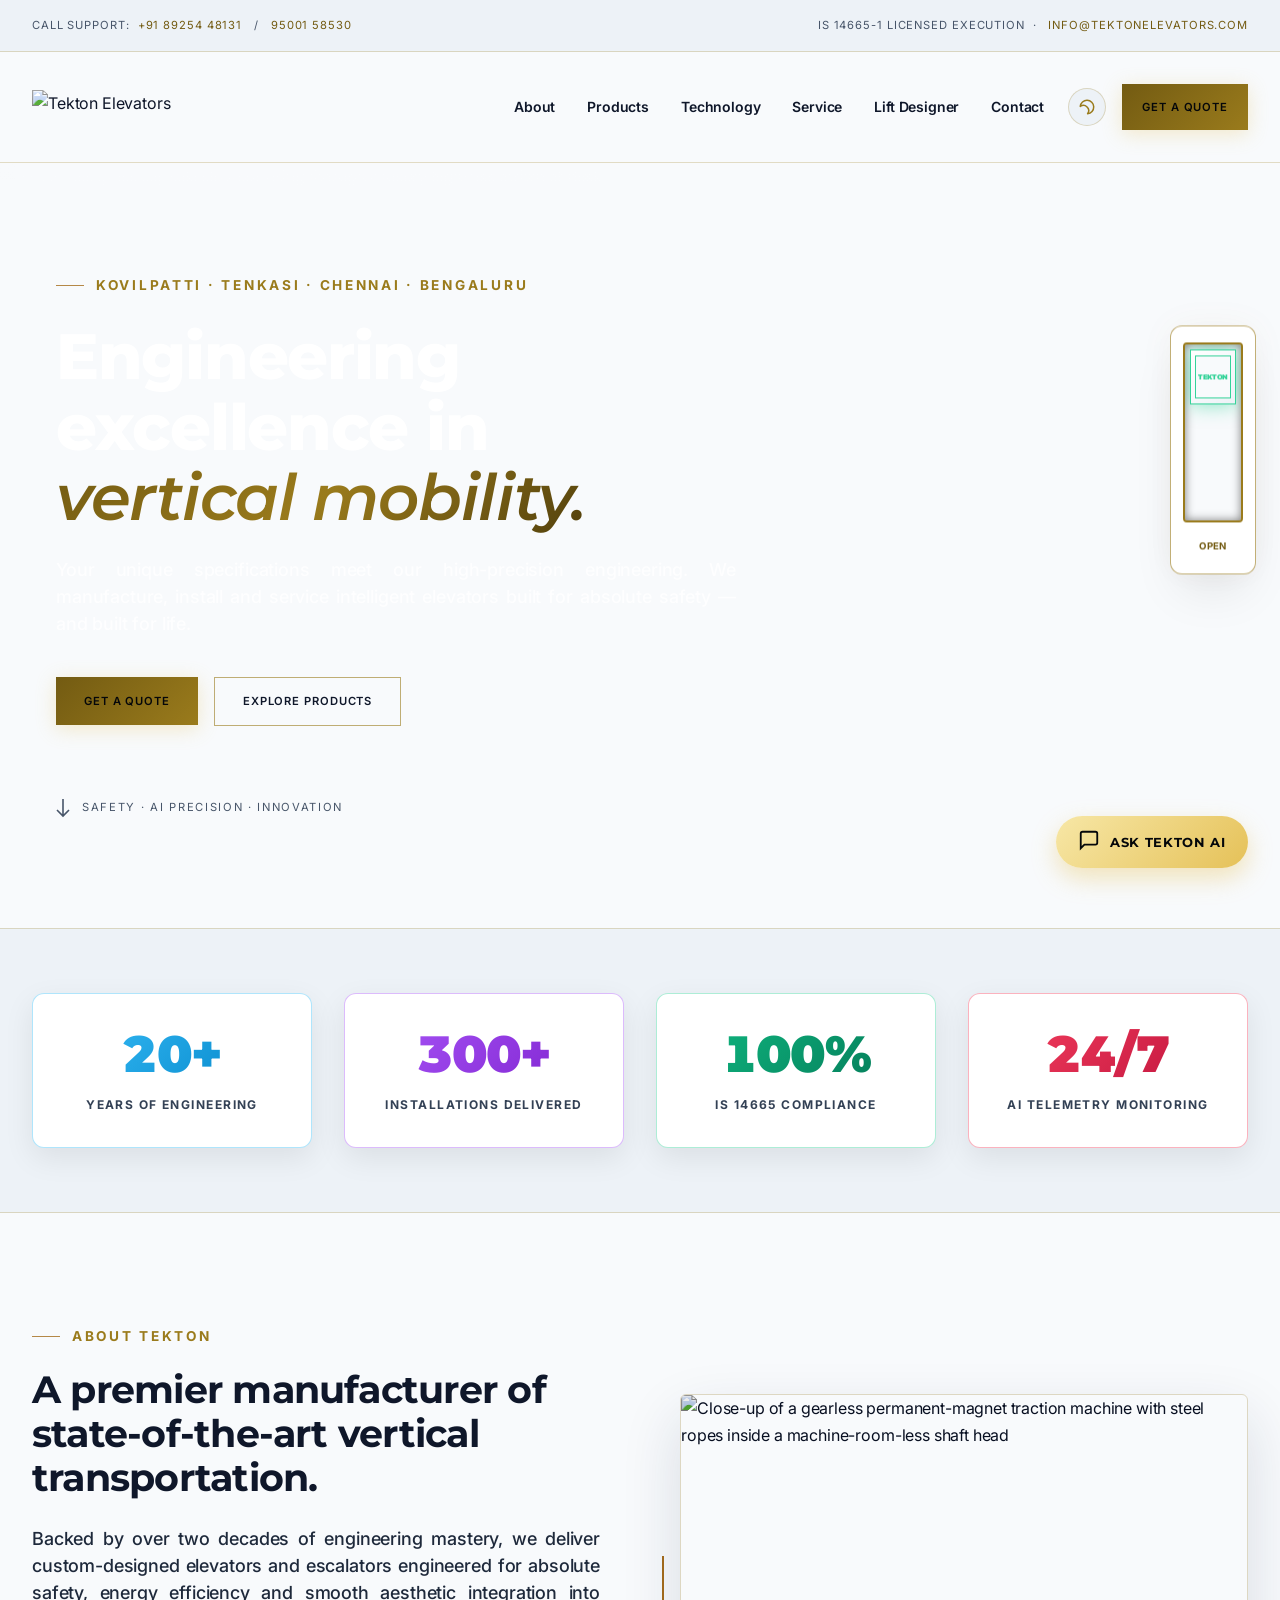
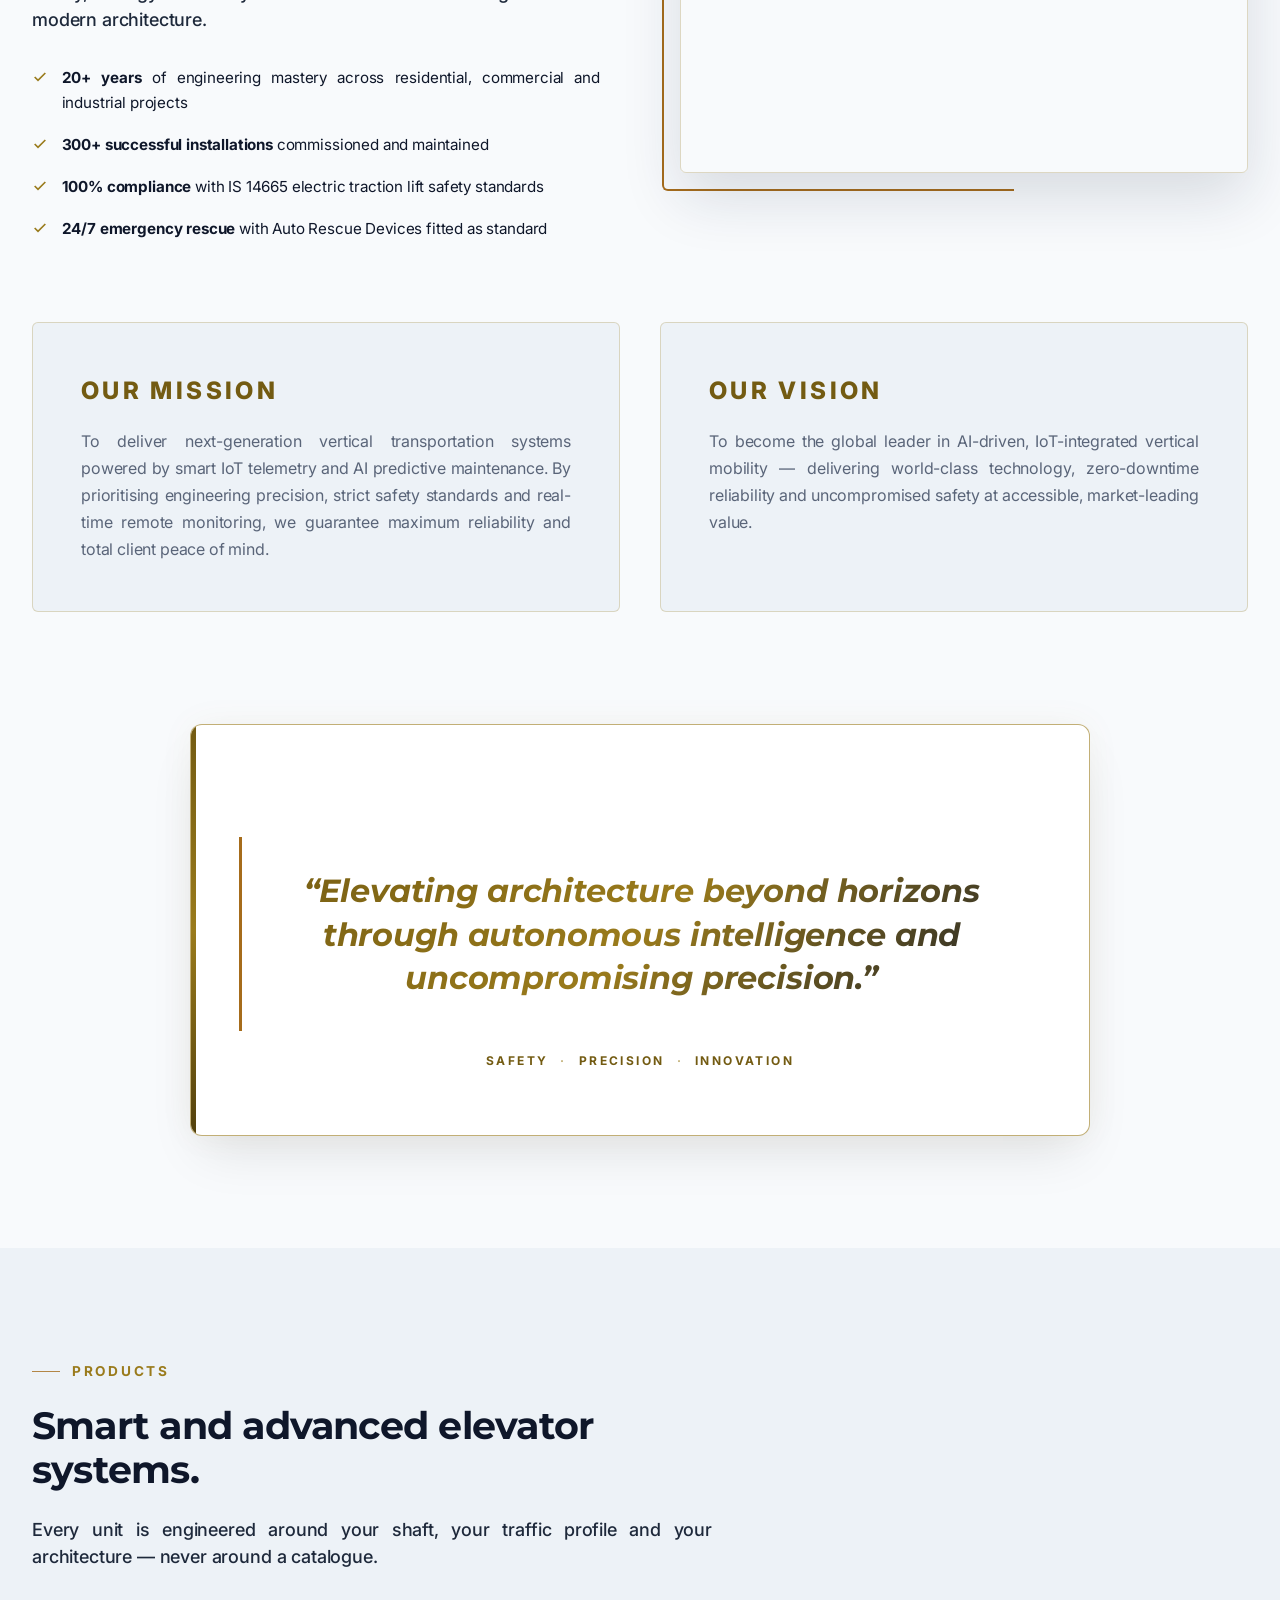
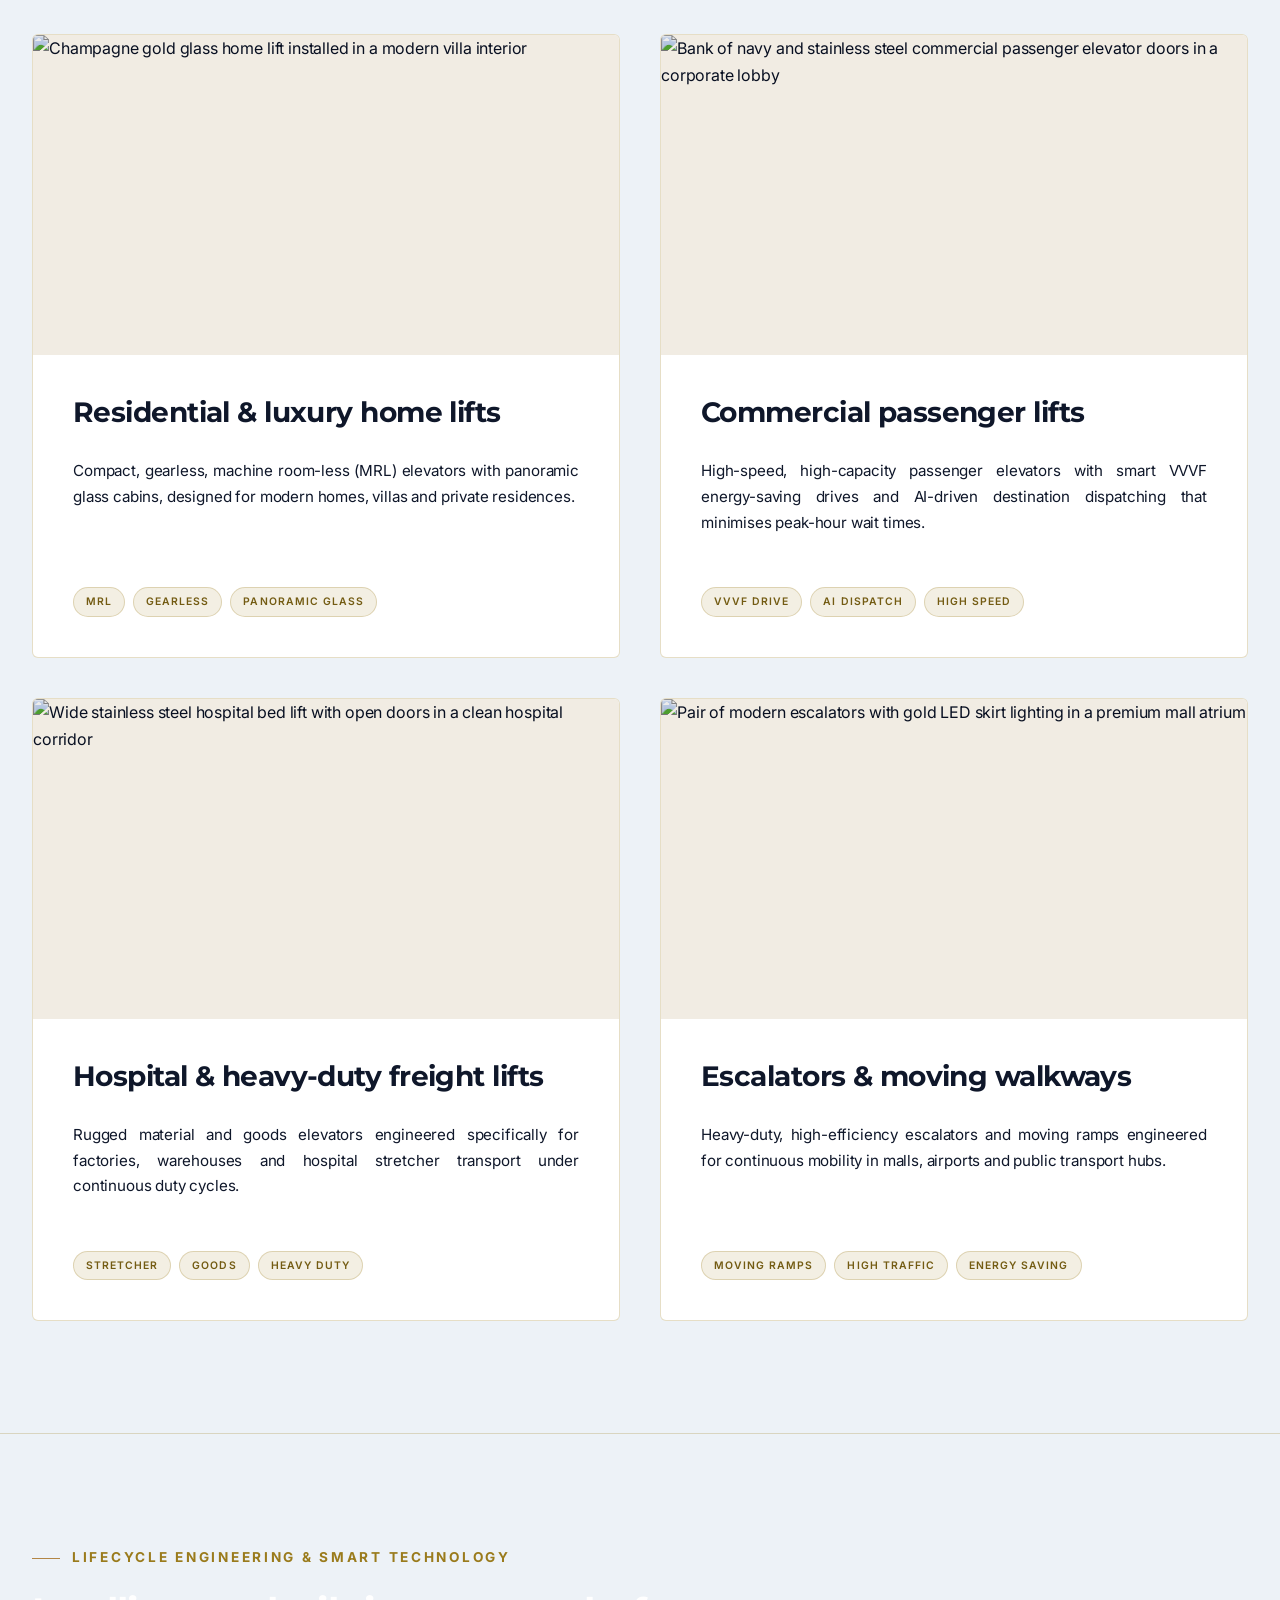
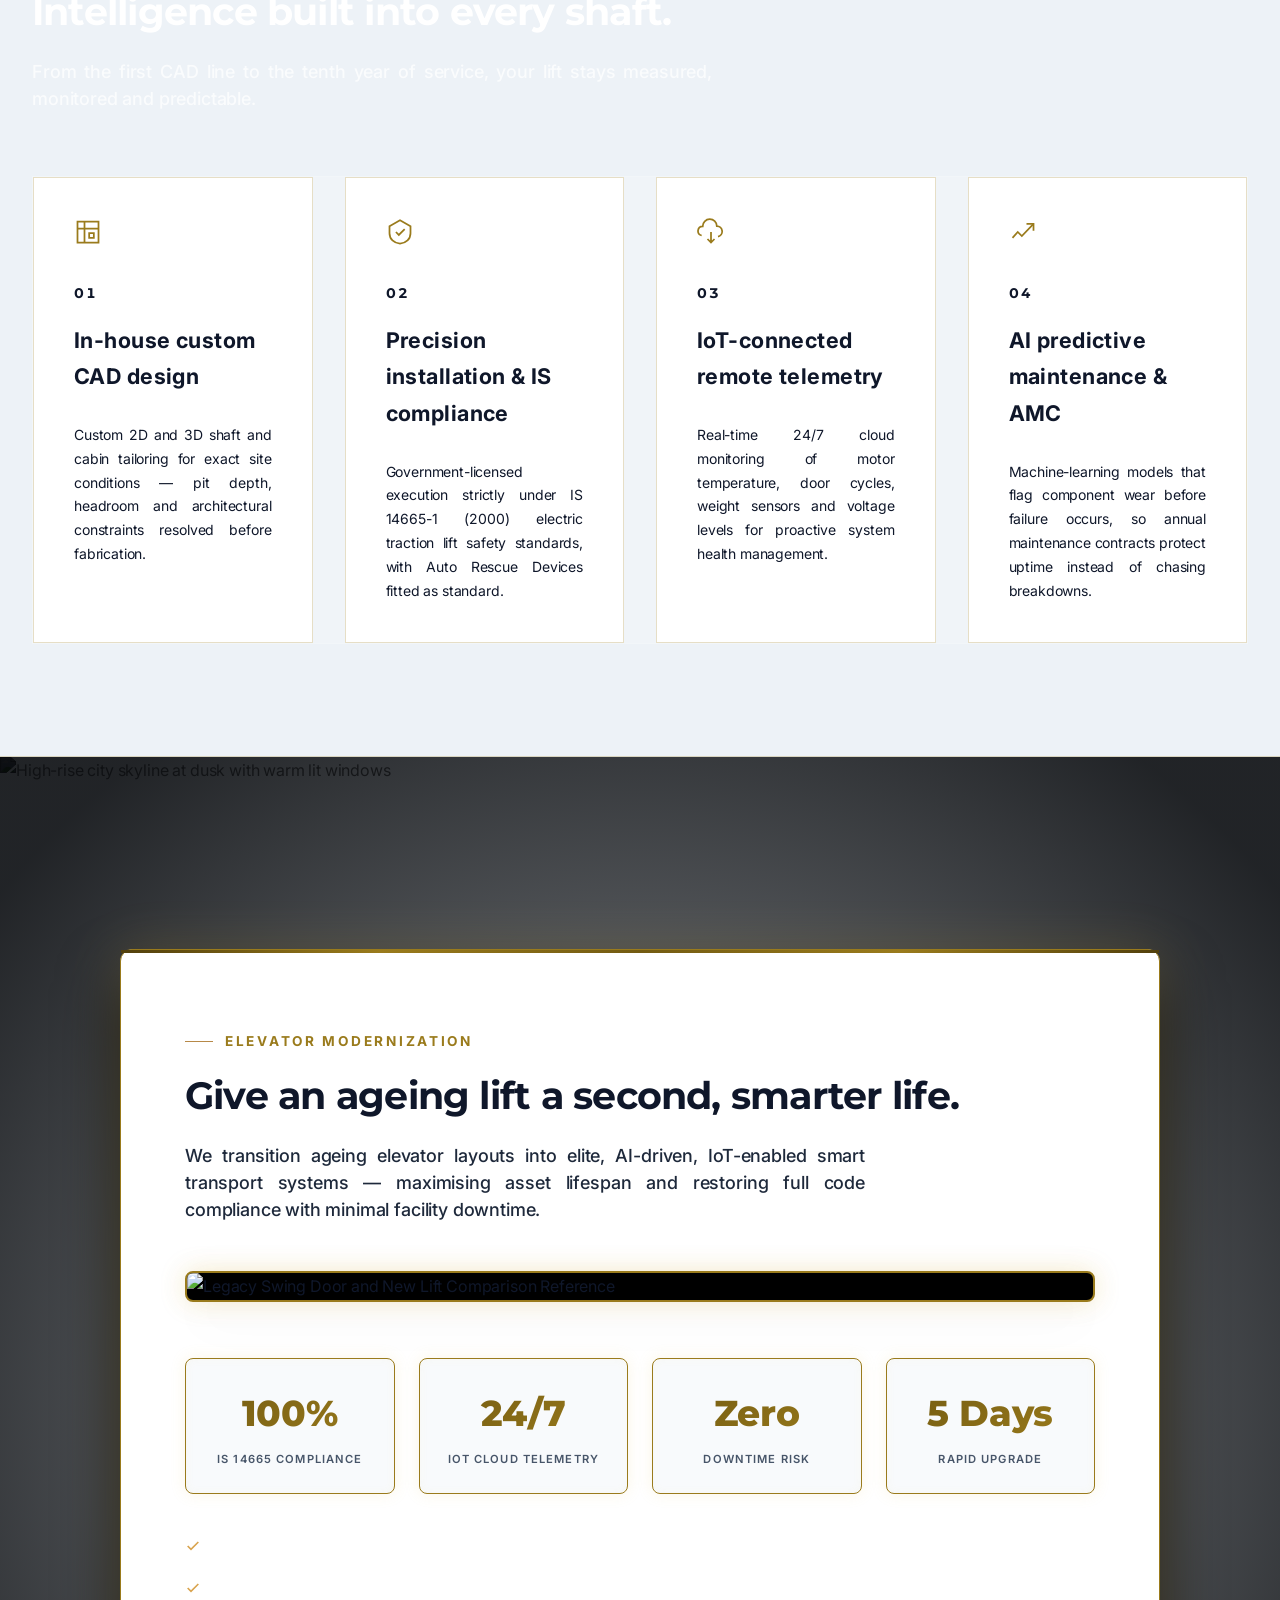
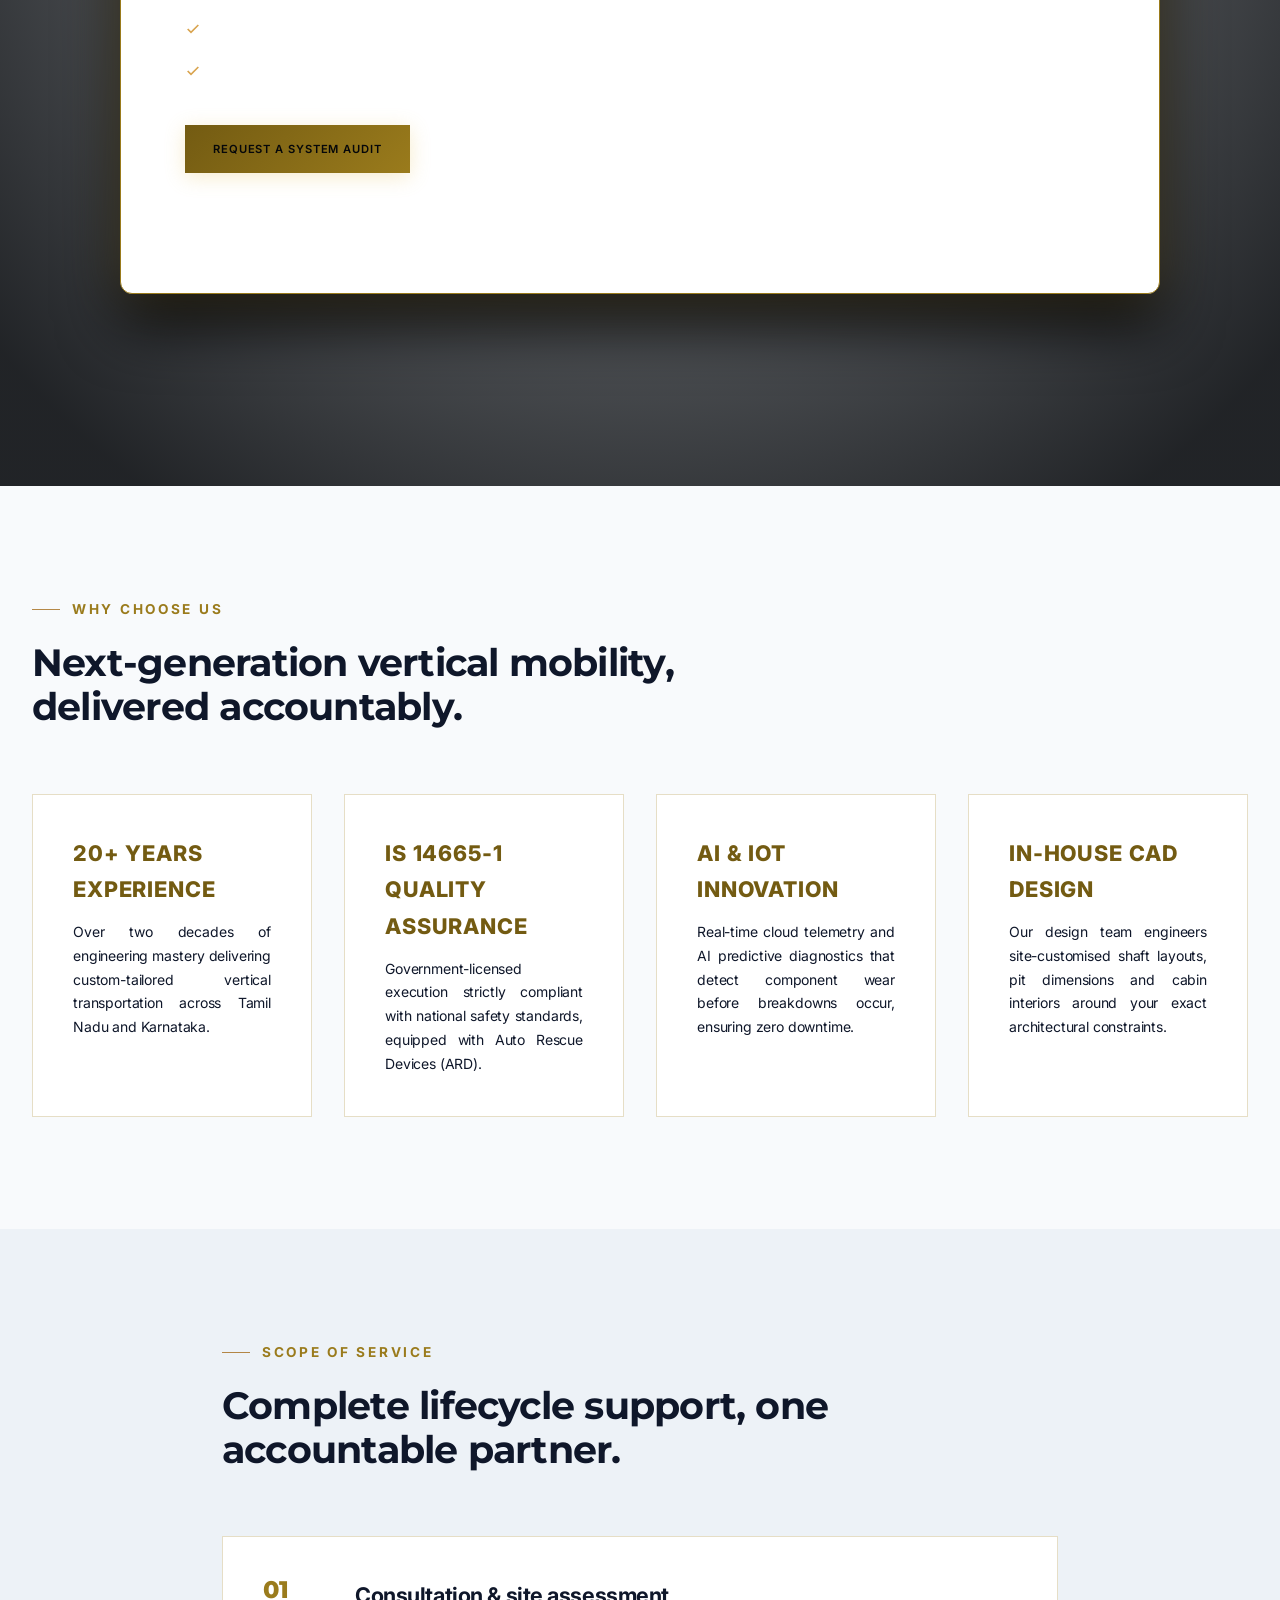
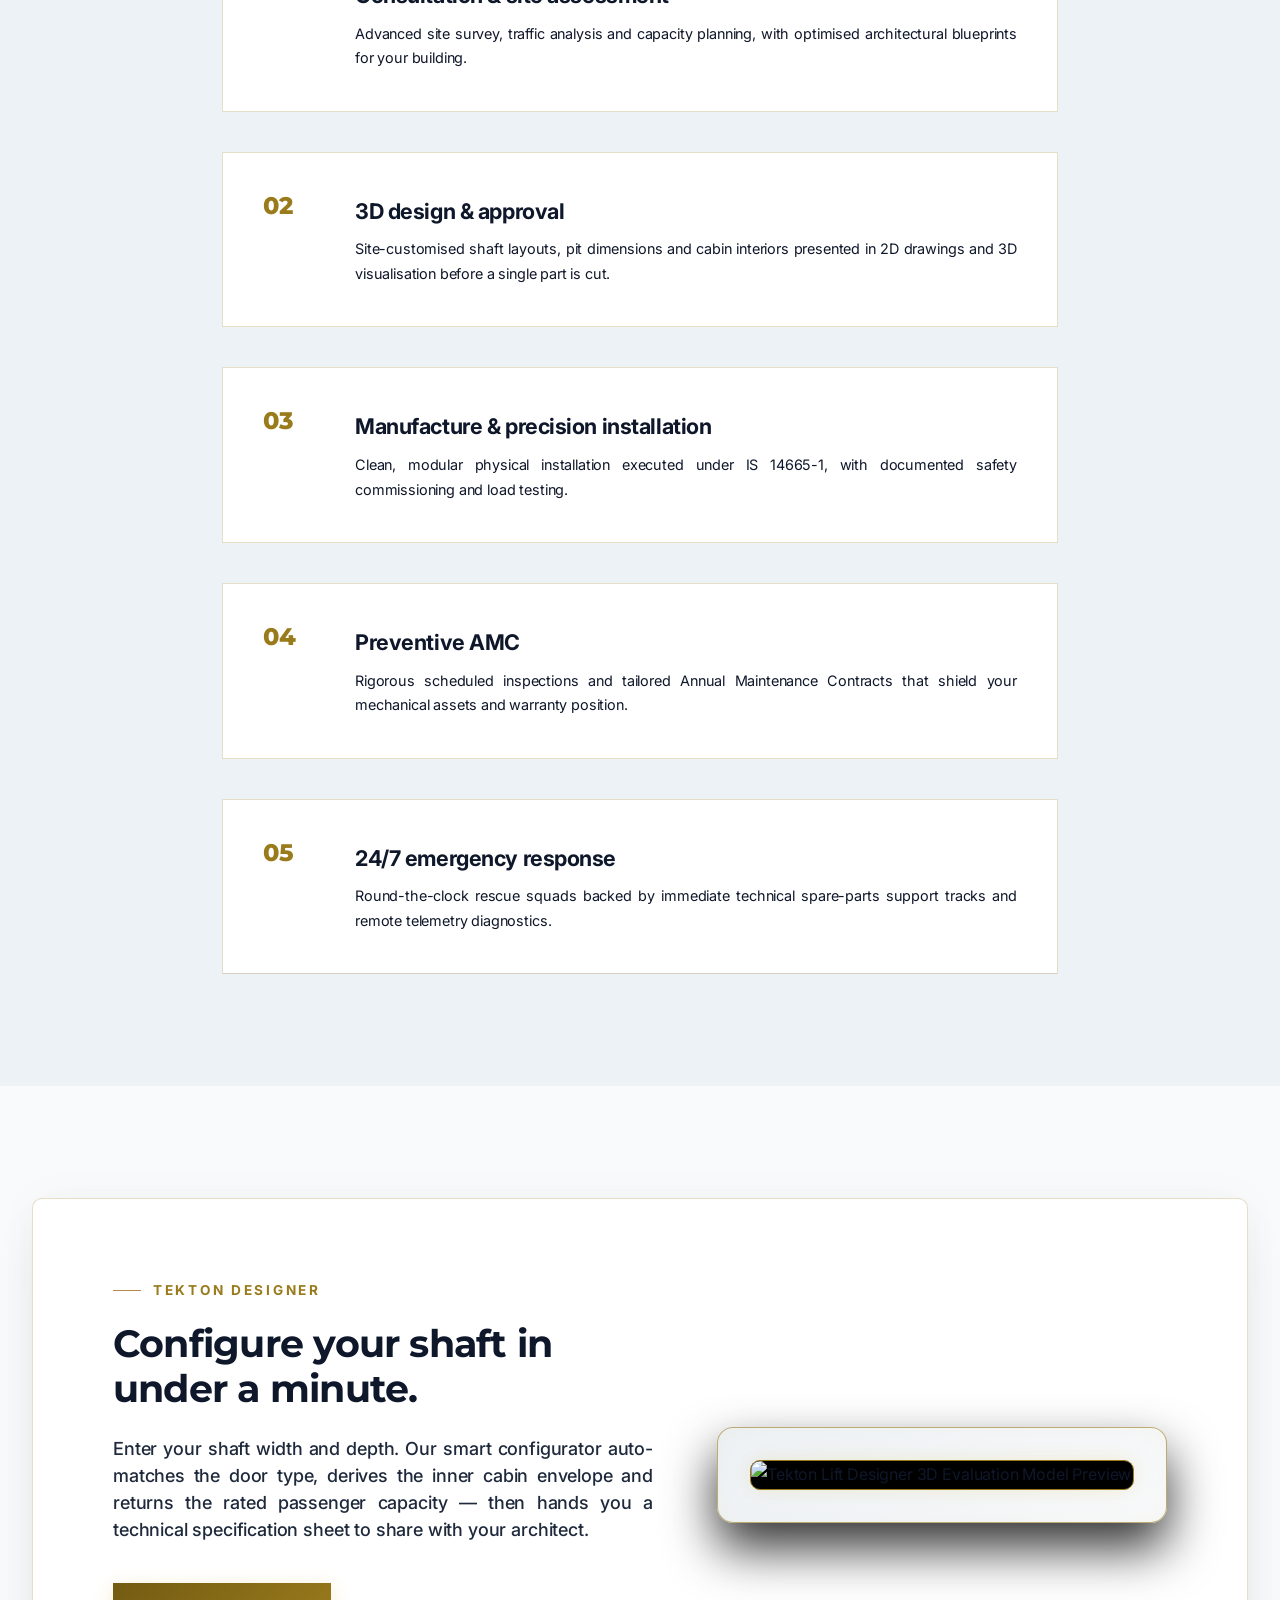
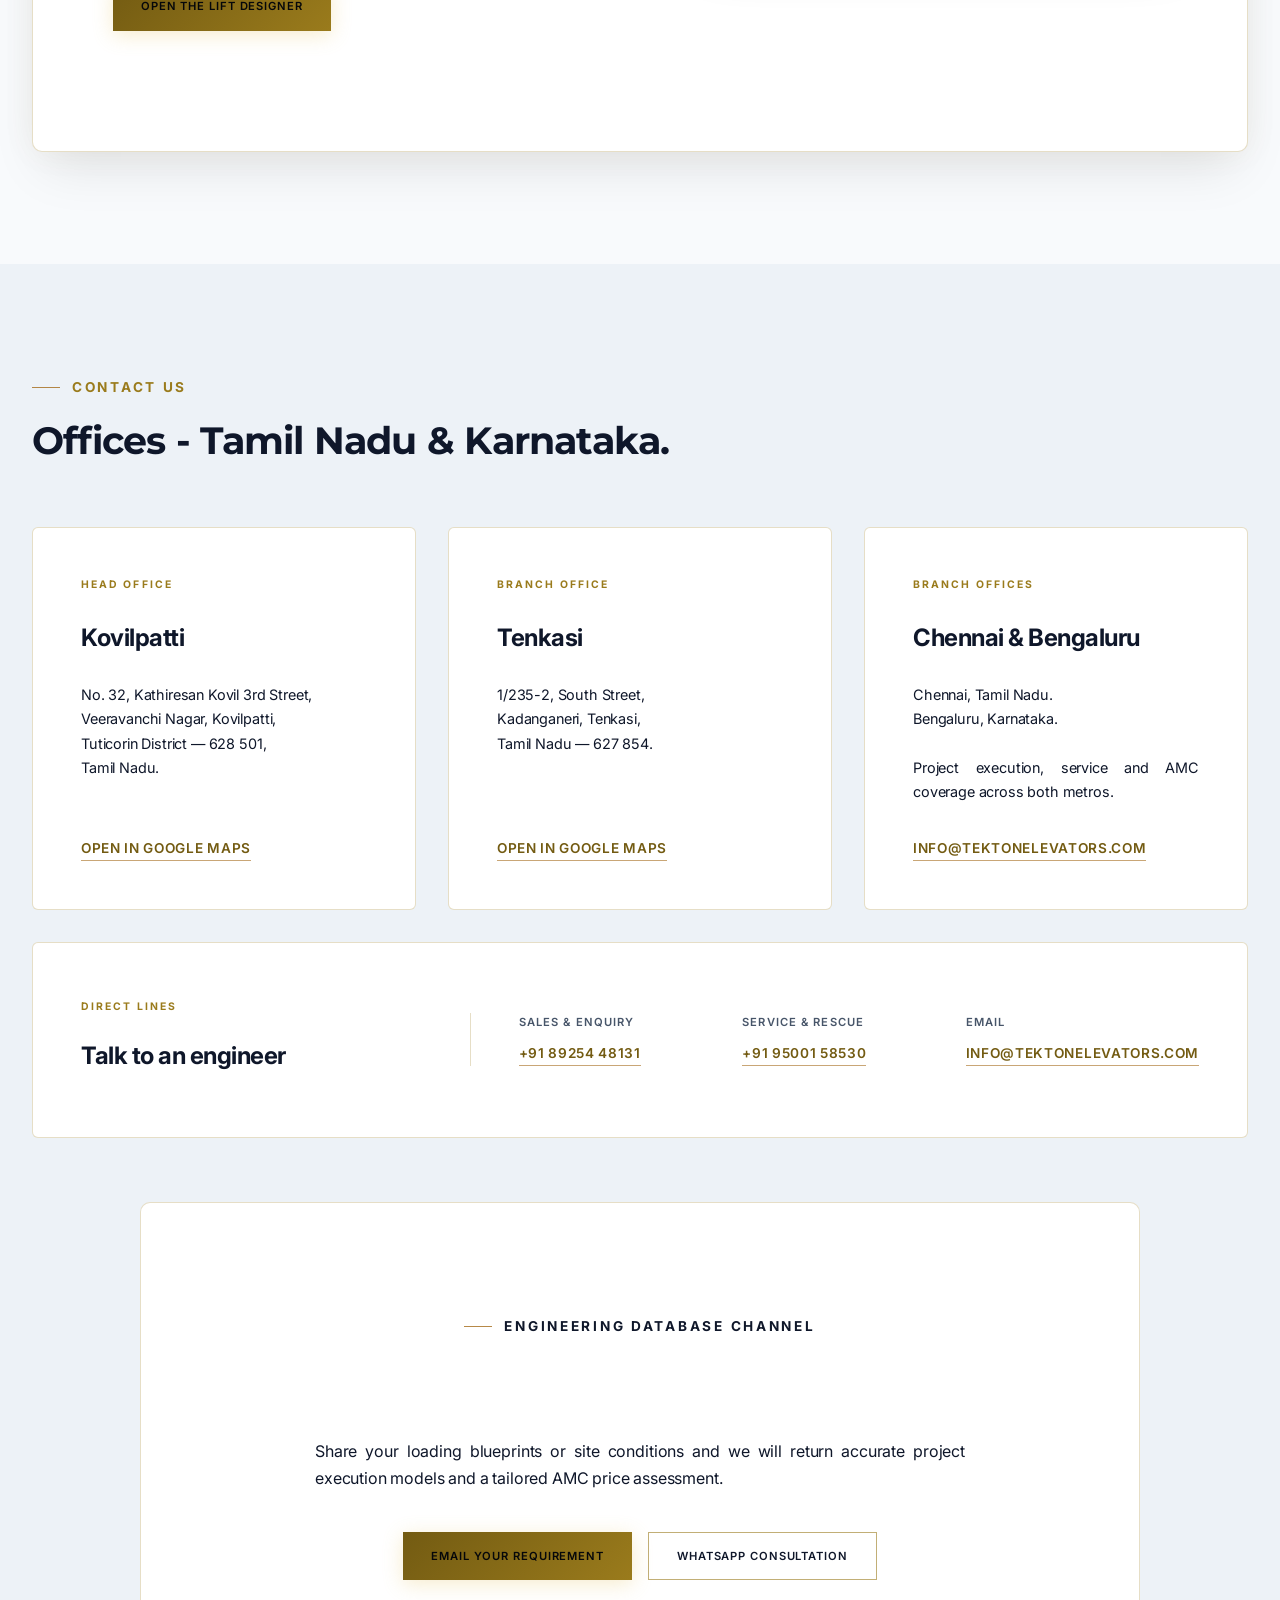
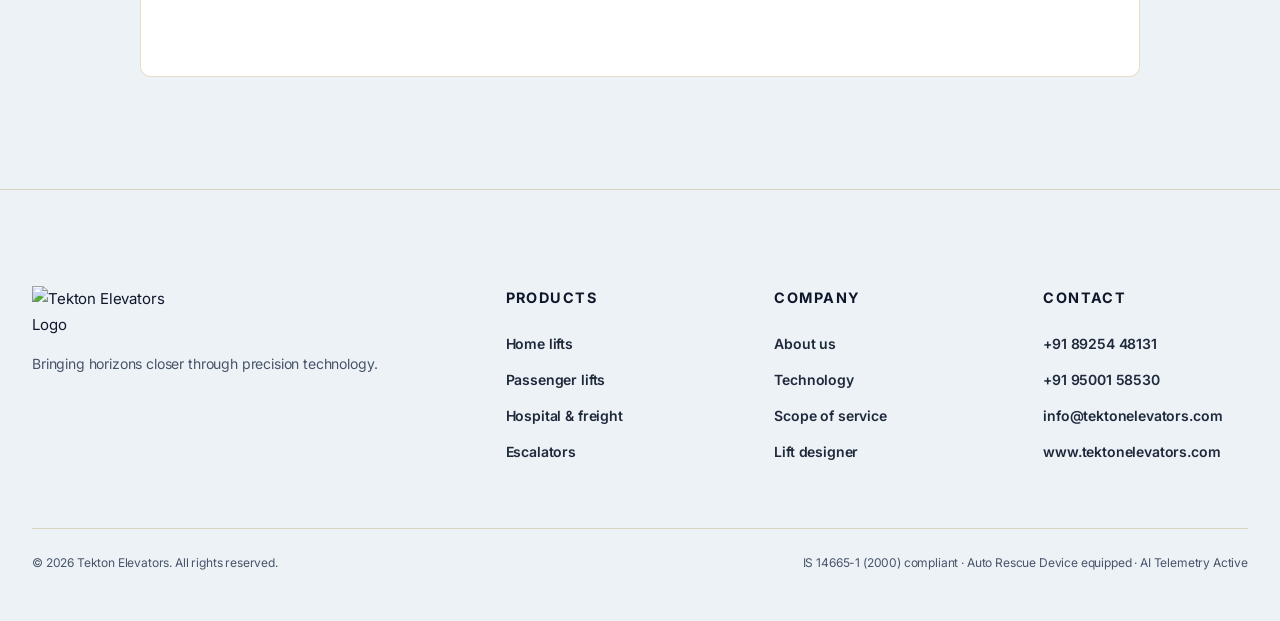
==== index.html @ facf2c29 "Add files via upload" ====
<!DOCTYPE html>
<html lang="en" data-theme="dark">

<head>

    <meta charset="UTF-8">

    <title>Tekton Elevators</title>


    <!-- TEKTON AI ASSISTANT CSS -->

    <style>

      .float-ai-chat {
        position: fixed;
        right: 24px;
        bottom: 24px;
        z-index: 99990;

        display: flex;
        align-items: center;
        gap: 9px;

        height: 52px;
        padding: 0 18px;

        border: 1px solid rgba(255,255,255,.25);
        border-radius: 30px;

        background: linear-gradient(
          135deg,
          #0b2346,
          #07172e
        );

        color: #fff;

        font-family: Arial, Helvetica, sans-serif;
        font-size: 12px;
        font-weight: 800;
        letter-spacing: .04em;

        cursor: pointer;

        box-shadow:
          0 12px 35px rgba(0,0,0,.30);

        transition:
          transform .25s ease,
          box-shadow .25s ease;
      }

      .float-ai-chat:hover {
        transform: translateY(-3px);

        box-shadow:
          0 18px 45px rgba(0,0,0,.40);
      }

      .float-ai-chat:active {
        transform: translateY(-1px);
      }

      .ai-chat-icon {
        width: 30px;
        height: 30px;

        display: flex;
        align-items: center;
        justify-content: center;

        border-radius: 9px;

        background: #fff;
        color: #0b2346;

        font-size: 16px;
        font-weight: 900;
      }

      .ai-chat-text {
        white-space: nowrap;
      }

      .ai-chat-status {
        position: absolute;

        top: 8px;
        left: 29px;

        width: 8px;
        height: 8px;

        border-radius: 50%;

        background: #52d889;

        border: 2px solid #0b2346;
      }

      @media (max-width: 600px) {

        .float-ai-chat {
          right: 14px;
          bottom: 14px;
          height: 48px;
          padding: 0 15px;
        }

        .ai-chat-icon {
          width: 28px;
          height: 28px;
        }

      }

    </style>

</head>
<meta name="viewport" content="width=device-width, initial-scale=1">
<title>Tekton Elevators — Engineering Excellence in Vertical Mobility</title>
<meta name="description" content="Tekton Elevators manufactures, installs and services custom home lifts, commercial passenger elevators, hospital and freight lifts and escalators across Tamil Nadu and Karnataka. IS 14665 compliant, IoT-monitored, AI predictive maintenance.">
<meta property="og:title" content="Tekton Elevators — Engineering Excellence in Vertical Mobility">
<meta property="og:description" content="Custom-designed elevators and escalators engineered for absolute safety, energy efficiency and seamless architectural integration.">
<meta property="og:image" content="./assets/hero-atrium.webp">
<meta property="og:type" content="website">
<link rel="stylesheet" href="./style.css">
<link rel="stylesheet" href="./chat.css">
<link rel="preconnect" href="https://fonts.googleapis.com">
<link rel="preconnect" href="https://fonts.gstatic.com" crossorigin>
<link href="https://fonts.googleapis.com/css2?family=Montserrat:ital,wght@0,600;0,700;0,800;0,900;1,600;1,700&family=Inter:wght@400;500;600;700;800&display=swap" rel="stylesheet">
<style>
  /* ==========================================================================
     TEKTON ELEVATORS — ULTIMATE LUXURY DESIGN SYSTEM (FIXED & VISIBLE)
     ========================================================================== */
  :root[data-theme="dark"] {
    --bg-primary: #05070A;
    --bg-secondary: #0A0E17;
    --bg-surface: #101622;
    --bg-surface-hover: #182030;
    --gold-primary: #E5C158;
    --gold-light: #F7E7A6;
    --gold-dark: #B39132;
    --gold-muted: rgba(229, 193, 88, 0.15);
    --text-main: #E2E8F0;
    --text-muted: #94A3B8;
    --hero-heading: #FFFFFF;
    --hero-lede: #CBD5E1;
    --border-subtle: rgba(229, 193, 88, 0.15);
    --border-hover: rgba(229, 193, 88, 0.4);
    --shadow-luxury: 0 25px 50px -12px rgba(0, 0, 0, 0.8), 0 0 35px rgba(229, 193, 88, 0.08);
    --glow-gold: 0 0 30px rgba(229, 193, 88, 0.3);
    --stat-bg: rgba(16, 22, 34, 0.7);
    --stat-text: #94A3B8;
  }

  :root[data-theme="light"] {
    --bg-primary: #F8FAFC;
    --bg-secondary: #EDF2F7;
    --bg-surface: #FFFFFF;
    --bg-surface-hover: #E2E8F0;
    --gold-primary: #9A7B1C;
    --gold-light: #735B12;
    --gold-dark: #52400C;
    --gold-muted: rgba(154, 123, 28, 0.12);
    --text-main: #0F172A;
    --text-muted: #475569;
    --hero-heading: #0F172A;
    --hero-lede: #1E293B;
    --border-subtle: rgba(154, 123, 28, 0.25);
    --border-hover: rgba(154, 123, 28, 0.6);
    --shadow-luxury: 0 25px 50px -12px rgba(0, 0, 0, 0.1), 0 0 35px rgba(154, 123, 28, 0.05);
    --glow-gold: 0 0 30px rgba(154, 123, 28, 0.2);
    --stat-bg: #FFFFFF;
    --stat-text: #334155;
  }

  :root {
    --transition-smooth: cubic-bezier(0.16, 1, 0.3, 1);
  }

  *, *::before, *::after { box-sizing: border-box; margin: 0; padding: 0; }

  html {
    scroll-behavior: smooth;
    -webkit-text-size-adjust: 100%;
  }

  body {
    background-color: var(--bg-primary);
    color: var(--text-main);
    font-family: 'Inter', sans-serif;
    letter-spacing: -0.01em;
    overflow-x: hidden;
    line-height: 1.7;
    transition: background-color 0.4s ease, color 0.4s ease;
  }

  p, .lede, .card__body p, .feat p, .panel p, .office address, .footer__tagline, .steps p, .why__item p {
    text-align: justify;
    text-justify: inter-word;
  }

  h1, h2, h3, h4, .h-hero, .h-sec, .h-card {
    font-family: 'Montserrat', sans-serif;
    font-weight: 700;
    letter-spacing: -0.02em;
    color: var(--hero-heading);
    transition: color 0.4s ease;
  }

  a { text-decoration: none; color: inherit; }
  ul, ol { list-style: none; }

  .wrap {
    max-width: 1320px;
    margin: 0 auto;
    padding: 0 1.5rem;
  }

  @media(min-width: 768px) {
    .wrap { padding: 0 2rem; }
  }

  /* Global Fixed Right-Side 3D Scroll Lift Model Widget (Fully Functional JS Scroll Sync) */
  .global-lift-widget {
    position: fixed;
    right: 1.5rem;
    top: 50%;
    transform: translateY(-50%);
    z-index: 998;
    background: var(--bg-surface);
    border: 1px solid var(--border-hover);
    border-radius: 12px;
    padding: 1rem 0.75rem;
    text-align: center;
    box-shadow: var(--shadow-luxury);
    backdrop-filter: blur(10px);
  }
  .global-lift-shaft {
    width: 60px;
    height: 180px;
    background: var(--bg-primary);
    border: 2px solid var(--gold-primary);
    margin: 0 auto 0.5rem auto;
    position: relative;
    overflow: hidden;
    border-radius: 4px;
    box-shadow: inset 0 0 10px rgba(0,0,0,0.5);
  }
  .global-lift-cabin {
    width: 46px;
    height: 55px;
    background: linear-gradient(135deg, var(--bg-surface) 0%, var(--bg-secondary) 100%);
    border: 1.5px solid var(--gold-light);
    position: absolute;
    left: 5px;
    top: 5px;
    will-change: transform;
    display: flex;
    flex-direction: column;
    align-items: center;
    justify-content: center;
    box-shadow: 0 0 12px rgba(229, 193, 88, 0.3);
  }
  .global-lift-doors {
    width: 80%;
    height: 80%;
    background: var(--bg-primary);
    border: 1px solid var(--gold-primary);
    display: flex;
    justify-content: space-between;
    position: relative;
    overflow: hidden;
  }
  .global-door-pane {
    width: 50%;
    height: 100%;
    background: var(--bg-surface-hover);
    border: 1px solid var(--gold-primary);
    transition: transform 0.3s cubic-bezier(0.16, 1, 0.3, 1);
    display: flex;
    align-items: center;
    justify-content: center;
    overflow: hidden;
  }

  .global-lift-cabin.doors-open {
    border-color: #34D399;
    box-shadow: 0 0 20px rgba(52, 211, 153, 0.6);
  }
  .global-lift-cabin.doors-open .global-lift-doors {
    border-color: #34D399;
  }
  .global-lift-cabin.doors-open .global-door-pane {
    border-color: #34D399;
    background: rgba(52, 211, 153, 0.15);
  }
  .global-lift-cabin.doors-open .global-door-left {
    transform: translateX(-100%);
  }
  .global-lift-cabin.doors-open .global-door-right {
    transform: translateX(100%);
  }

  .global-lift-cabin.is-moving {
    border-color: var(--moving-color, #38BDF8);
    box-shadow: 0 0 20px var(--moving-glow, rgba(56, 189, 248, 0.6));
  }
  .global-lift-cabin.is-moving .global-lift-doors {
    border-color: var(--moving-color, #38BDF8);
  }
  .global-lift-cabin.is-moving .global-door-pane {
    border-color: var(--moving-color, #38BDF8);
    background: var(--moving-bg, rgba(56, 189, 248, 0.15));
    transform: translateX(0);
  }

  .global-lift-logo {
    position: absolute;
    inset: 0;
    display: flex;
    align-items: center;
    justify-content: center;
    opacity: 0;
    transition: opacity 0.3s ease 0.1s;
    font-family: 'Montserrat', sans-serif;
    font-weight: 900;
    font-size: 7px;
    color: #34D399;
    text-transform: uppercase;
    letter-spacing: -0.05em;
    text-align: center;
    pointer-events: none;
  }
  .global-lift-cabin.doors-open .global-lift-logo {
    opacity: 1;
  }
  .global-lift-label {
    font-size: 0.6rem;
    text-transform: uppercase;
    letter-spacing: 0.05em;
    color: var(--gold-light);
    font-weight: 700;
  }

  /* Topbar */
  .topbar {
    background: var(--bg-secondary);
    border-bottom: 1px solid var(--border-subtle);
    font-size: 0.7rem;
    letter-spacing: 0.08em;
    text-transform: uppercase;
    color: var(--text-muted);
    padding: 0.5rem 0;
  }
  .topbar .wrap { display: flex; justify-content: space-between; align-items: center; flex-wrap: wrap; gap: 0.5rem; }
  .topbar a { color: var(--gold-light); transition: color 0.3s; }
  .topbar a:hover { color: var(--gold-primary); }

  @media(max-width: 768px) {
    .topbar .wrap { justify-content: center; text-align: center; }
    .topbar__hide { display: none; }
  }

  /* ==========================================================================
     INDEX PAGE HEADER & FOOTER OVERRIDES (ISOLATED & HIGH-CONTRAST)
     ========================================================================== */

  /* Header Overrides */
  .header {
    position: sticky;
    top: 0;
    z-index: 1000;
    background: var(--bg-primary);
    backdrop-filter: blur(20px);
    border-bottom: 1px solid var(--border-subtle);
    padding: 1rem 0;
  }
  .header .wrap { display: flex; align-items: center; justify-content: space-between; }
  .logo__img { height: 35px; width: auto; display: block; max-width: 160px; }
  
  :root[data-theme="dark"] .logo__light { display: block; }
  :root[data-theme="dark"] .logo__dark { display: none; }
  :root[data-theme="light"] .logo__light { display: none; }
  :root[data-theme="light"] .logo__dark { display: block; }

  .nav { display: flex; gap: 2rem; align-items: center; }
  .nav a {
    font-size: 0.875rem;
    font-weight: 600;
    color: var(--text-main) !important;
    position: relative;
    transition: color 0.3s;
  }
  .nav a::after {
    content: '';
    position: absolute;
    bottom: -4px;
    left: 0;
    width: 0;
    height: 2px;
    background: var(--gold-primary);
    transition: width 0.3s var(--transition-smooth);
  }
  .nav a:hover { color: var(--gold-light) !important; }
  .nav a:hover::after { width: 100%; }

  :root[data-theme="light"] .nav a {
    color: #0F172A !important;
  }
  :root[data-theme="light"] .nav a:hover {
    color: #9A7B1C !important;
  }

  .header__actions { display: flex; align-items: center; gap: 1rem; }
  
  .theme-toggle-btn {
    background: var(--bg-secondary);
    border: 1px solid var(--border-subtle);
    color: var(--gold-primary);
    width: 38px;
    height: 38px;
    border-radius: 50%;
    display: flex;
    align-items: center;
    justify-content: center;
    cursor: pointer;
    transition: all 0.3s var(--transition-smooth);
    flex-shrink: 0;
  }
  .theme-toggle-btn:hover {
    border-color: var(--gold-primary);
    box-shadow: var(--glow-gold);
    transform: scale(1.08);
  }
  .theme-toggle-btn svg {
    width: 18px;
    height: 18px;
    transition: transform 0.5s ease;
  }
  :root[data-theme="light"] .theme-toggle-btn svg {
    transform: rotate(180deg);
  }

  .icon-btn { background: none; border: none; color: var(--text-main); cursor: pointer; display: none; z-index: 1002; }

  /* Footer Overrides */
  .footer {
    background: var(--bg-secondary);
    border-top: 1px solid var(--border-subtle);
    padding: 4rem 0 2rem 0;
    color: var(--text-main);
  }
  @media(min-width: 768px) { .footer { padding: 6rem 0 3rem 0; } }
  .footer__grid { display: grid; grid-template-columns: 1fr; gap: 2.5rem; margin-bottom: 3rem; }
  @media(min-width: 768px) { .footer__grid { grid-template-columns: repeat(2, 1fr); gap: 3rem; } }
  @media(min-width: 1024px) { .footer__grid { grid-template-columns: 2fr 1fr 1fr 1fr; gap: 4rem; margin-bottom: 4rem; } }
  
  .footer__tagline { margin-top: 1rem; font-size: 0.875rem; max-width: 350px; color: var(--text-muted); }
  .footer h4 { color: var(--hero-heading) !important; font-size: 0.9rem; letter-spacing: 0.1em; text-transform: uppercase; margin-bottom: 1.25rem; font-weight: 700; }
  .footer ul { display: flex; flex-direction: column; gap: 0.65rem; }
  .footer a { font-size: 0.875rem; color: var(--text-main) !important; font-weight: 500; text-decoration: none; transition: color 0.3s; }
  .footer a:hover { color: var(--gold-primary) !important; text-decoration: underline; text-underline-offset: 4px; }
  
  :root[data-theme="light"] .footer {
    background: #EDF2F7;
    color: #0F172A;
  }
  :root[data-theme="light"] .footer h4 {
    color: #0F172A !important;
  }
  :root[data-theme="light"] .footer a {
    color: #1E293B !important;
    font-weight: 600;
  }
  :root[data-theme="light"] .footer a:hover {
    color: #9A7B1C !important;
  }
  :root[data-theme="light"] .footer__tagline {
    color: #475569;
  }

  .footer__bottom { 
    border-top: 1px solid var(--border-subtle); 
    padding-top: 1.5rem; 
    display: flex; 
    flex-direction: column; 
    gap: 0.75rem; 
    align-items: center; 
    text-align: center;
    font-size: 0.75rem; 
    color: var(--text-muted);
  }
  @media(min-width: 768px) { 
    .footer__bottom { flex-direction: row; justify-content: space-between; text-align: left; } 
  }

  /* Buttons */
  .btn {
    border-radius: 0px;
    font-weight: 600;
    letter-spacing: 0.08em;
    text-transform: uppercase;
    font-size: 0.7rem;
    padding: 0.85rem 1.75rem;
    transition: all 0.4s var(--transition-smooth);
    display: inline-flex;
    align-items: center;
    justify-content: center;
    gap: 0.5rem;
    white-space: nowrap;
  }
  .btn--gold {
    background: linear-gradient(135deg, var(--gold-light) 0%, var(--gold-primary) 100%);
    color: #05070A;
    border: none;
    box-shadow: 0 4px 20px rgba(229, 193, 88, 0.3);
  }
  .btn--gold:hover {
    background: linear-gradient(135deg, #fff 0%, var(--gold-light) 100%);
    box-shadow: var(--glow-gold);
    transform: translateY(-2px);
  }
  .btn--onDark, .btn--ghost {
    background: transparent;
    color: var(--text-main);
    border: 1px solid var(--border-hover);
  }
  .btn--onDark:hover, .btn--ghost:hover {
    border-color: var(--gold-primary);
    color: var(--gold-light);
    background: rgba(229, 193, 88, 0.05);
    transform: translateY(-2px);
  }

  /* Eyebrow */
  .eyebrow {
    font-size: 0.85rem;
    text-transform: uppercase;
    letter-spacing: 0.2em;
    color: var(--gold-primary);
    font-weight: 700;
    margin-bottom: 1.25rem;
  }

  /* Hero */
  .hero {
    position: relative;
    min-height: 85vh;
    display: flex;
    align-items: center;
    padding: 5rem 0;
  }
  .hero__media {
    position: absolute;
    inset: 0;
    z-index: -1;
  }
  .hero__media img {
    width: 100%;
    height: 100%;
    object-fit: cover;
  }
  
  :root[data-theme="dark"] .hero__media::after {
    content: '';
    position: absolute;
    inset: 0;
    background: radial-gradient(circle at center, rgba(5, 7, 10, 0.3) 0%, rgba(5, 7, 10, 0.88) 85%, var(--bg-primary) 100%),
                linear-gradient(180deg, rgba(5, 7, 10, 0.6) 0%, transparent 40%, var(--bg-primary) 100%);
  }
  :root[data-theme="light"] .hero__media::after {
    content: '';
    position: absolute;
    inset: 0;
    background: radial-gradient(circle at center, rgba(248, 250, 252, 0.8) 0%, rgba(248, 250, 252, 0.94) 85%, var(--bg-primary) 100%),
                linear-gradient(180deg, rgba(248, 250, 252, 0.85) 0%, transparent 40%, var(--bg-primary) 100%);
  }

  .hero__inner { max-width: 800px; margin-left: max(1.5rem, calc((100vw - 1320px) / 2)); z-index: 1; padding-right: 1.5rem; }
  
  .h-hero {
    font-size: clamp(2.25rem, 5vw, 5.25rem);
    line-height: 1.1;
    font-weight: 800;
    margin-bottom: 1.25rem;
    color: var(--hero-heading);
  }
  .gold-italic {
    font-style: italic;
    font-weight: 600;
    background: linear-gradient(135deg, var(--gold-light) 0%, var(--gold-primary) 50%, var(--gold-dark) 100%);
    -webkit-background-clip: text;
    -webkit-text-fill-color: transparent;
  }
  .lede {
    font-size: clamp(1rem, 1.5vw, 1.125rem);
    color: var(--hero-lede);
    margin-bottom: 2rem;
    max-width: 680px;
    font-weight: 500;
  }
  .hero__cta { display: flex; flex-wrap: wrap; gap: 1rem; align-items: center; margin-bottom: 2.5rem; }
  .hero__scroll {
    display: flex;
    align-items: center;
    gap: 0.75rem;
    font-size: 0.7rem;
    letter-spacing: 0.15em;
    text-transform: uppercase;
    color: var(--text-muted);
  }

  /* Stats Section */
  .stats {
    border-top: 1px solid var(--border-subtle);
    border-bottom: 1px solid var(--border-subtle);
    background: var(--bg-secondary);
    padding: 4rem 0;
    position: relative;
    overflow: hidden;
  }
  .stats__grid { display: grid; grid-template-columns: repeat(4, 1fr); gap: 2rem; text-align: center; position: relative; z-index: 1; }
  
  .stat-item {
    background: var(--stat-bg);
    border: 1.5px solid var(--item-border, rgba(229, 193, 88, 0.3));
    border-radius: 12px;
    padding: 2rem 1.25rem;
    box-shadow: 0 10px 30px rgba(0,0,0,0.08);
    backdrop-filter: blur(10px);
    transition: transform 0.4s ease, box-shadow 0.4s ease, border-color 0.4s ease;
  }
  .stat-item:hover {
    transform: translateY(-4px);
    border-color: var(--item-glow, #38BDF8);
    box-shadow: 0 0 30px var(--item-shadow, rgba(56, 189, 248, 0.3));
  }

  .stat-item:nth-child(1) { --item-border: rgba(56, 189, 248, 0.4); --item-glow: #38BDF8; --item-shadow: rgba(56, 189, 248, 0.4); }
  .stat-item:nth-child(2) { --item-border: rgba(168, 85, 247, 0.4); --item-glow: #A855F7; --item-shadow: rgba(168, 85, 247, 0.4); }
  .stat-item:nth-child(3) { --item-border: rgba(52, 211, 153, 0.4); --item-glow: #34D399; --item-shadow: rgba(52, 211, 153, 0.4); }
  .stat-item:nth-child(4) { --item-border: rgba(244, 63, 94, 0.4); --item-glow: #F43F5E; --item-shadow: rgba(244, 63, 94, 0.4); }

  .stat__num {
    font-family: 'Montserrat', sans-serif;
    font-size: clamp(2.5rem, 4vw, 3.25rem);
    font-weight: 900;
    line-height: 1.1;
    margin-bottom: 0.5rem;
    -webkit-background-clip: text;
    -webkit-text-fill-color: transparent;
  }
  .stat-item:nth-child(1) .stat__num { background-image: linear-gradient(135deg, #38BDF8 0%, #0284C7 100%); }
  .stat-item:nth-child(2) .stat__num { background-image: linear-gradient(135deg, #A855F7 0%, #7E22CE 100%); }
  .stat-item:nth-child(3) .stat__num { background-image: linear-gradient(135deg, #10B981 0%, #047857 100%); }
  .stat-item:nth-child(4) .stat__num { background-image: linear-gradient(135deg, #F43F5E 0%, #BE123C 100%); }

  :root[data-theme="dark"] .stat-item:nth-child(1) .stat__num { background-image: linear-gradient(135deg, #7DD3FC 0%, #38BDF8 100%); }
  :root[data-theme="dark"] .stat-item:nth-child(2) .stat__num { background-image: linear-gradient(135deg, #D8B4FE 0%, #A855F7 100%); }
  :root[data-theme="dark"] .stat-item:nth-child(3) .stat__num { background-image: linear-gradient(135deg, #6EE7B7 0%, #34D399 100%); }
  :root[data-theme="dark"] .stat-item:nth-child(4) .stat__num { background-image: linear-gradient(135deg, #FDA4AF 0%, #F43F5E 100%); }

  .stat__label { font-size: 0.75rem; text-transform: uppercase; letter-spacing: 0.12em; color: var(--stat-text); font-weight: 700; }

  /* Sections Layout */
  section { padding: 5rem 0; }
  @media(min-width: 768px) { section { padding: 7rem 0; } }

  .section--tint { background: var(--bg-secondary); }
  .section--dark { background: var(--bg-secondary); border-top: 1px solid var(--border-subtle); border-bottom: 1px solid var(--border-subtle); }

  .sec-head { max-width: 700px; margin-bottom: 3rem; }
  @media(min-width: 768px) { .sec-head { margin-bottom: 4rem; } }
  .h-sec { font-size: clamp(1.85rem, 3vw, 3rem); line-height: 1.15; font-weight: 700; margin-top: 0.5rem; color: var(--hero-heading); }

  .split { display: grid; grid-template-columns: 1fr; gap: 3rem; align-items: center; }
  @media(min-width: 1024px) { .split { grid-template-columns: 1fr 1fr; gap: 5rem; } }
  .split__media img { width: 100%; height: auto; display: block; border: 1px solid var(--border-subtle); filter: brightness(0.9) contrast(1.05); }

  .checklist { margin-top: 1.5rem; display: flex; flex-direction: column; gap: 1rem; }
  .checklist li { display: flex; align-items: flex-start; gap: 0.85rem; font-size: 0.9rem; color: var(--text-main); text-align: justify; }
  @media(min-width: 768px) { .checklist li { font-size: 0.95rem; } }
  .checklist svg { color: var(--gold-primary); flex-shrink: 0; margin-top: 4px; }
  .checklist b { color: var(--hero-heading); }

  .duo { display: grid; grid-template-columns: 1fr; gap: 2rem; margin-top: 4rem; }
  @media(min-width: 768px) { .duo { grid-template-columns: 1fr 1fr; gap: 2.5rem; margin-top: 5rem; } }
  .panel {
    background: var(--bg-secondary);
    border: 1px solid var(--border-subtle);
    padding: 2rem;
    position: relative;
    transition: all 0.5s var(--transition-smooth);
  }
  @media(min-width: 768px) { .panel { padding: 3rem; } }
  .panel:hover { border-color: var(--gold-primary); box-shadow: var(--shadow-luxury); transform: translateY(-4px); }
  .panel h3 { font-size: 1.5rem; margin-bottom: 1rem; color: var(--gold-light); }

  /* Pullquote */
  .pullquote-wrapper {
    margin: 5rem auto 0 auto;
    max-width: 900px;
    background: var(--bg-surface);
    border: 1.5px solid var(--border-hover);
    padding: 3rem 1.5rem;
    border-radius: 12px;
    box-shadow: var(--shadow-luxury);
    position: relative;
    overflow: hidden;
  }
  @media(min-width: 768px) { .pullquote-wrapper { margin-top: 7rem; padding: 4rem 3rem; } }
  .pullquote-wrapper::before {
    content: '';
    position: absolute;
    top: 0; left: 0; bottom: 0;
    width: 5px;
    background: linear-gradient(180deg, var(--gold-light), var(--gold-primary), var(--gold-dark));
  }
  .pullquote {
    font-family: 'Montserrat', sans-serif;
    font-style: italic;
    font-weight: 700;
    font-size: clamp(1.35rem, 2.5vw, 2.25rem);
    line-height: 1.35;
    background: linear-gradient(135deg, var(--gold-light) 0%, var(--gold-primary) 50%, var(--hero-heading) 100%);
    -webkit-background-clip: text;
    -webkit-text-fill-color: transparent;
    text-align: center;
    margin-bottom: 1.25rem;
  }
  .pullquote-meta {
    display: flex;
    justify-content: center;
    align-items: center;
    gap: 0.75rem;
    font-size: 0.75rem;
    font-style: normal;
    letter-spacing: 0.2em;
    text-transform: uppercase;
    color: var(--gold-light);
    font-weight: 700;
    flex-wrap: wrap;
    text-align: center;
  }
  .pullquote-meta span { color: var(--border-hover); }

  /* Products Cards */
  .cards { display: grid; grid-template-columns: 1fr; gap: 2rem; }
  @media(min-width: 768px) { .cards { grid-template-columns: repeat(2, 1fr); gap: 2.5rem; } }
  .card {
    background: var(--bg-surface);
    border: 1px solid var(--border-subtle);
    overflow: hidden;
    transition: all 0.5s var(--transition-smooth);
  }
  .card:hover { border-color: var(--gold-primary); box-shadow: var(--shadow-luxury); transform: translateY(-4px); }
  .card__img { height: 260px; overflow: hidden; }
  @media(min-width: 768px) { .card__img { height: 320px; } }
  .card__img img { width: 100%; height: 100%; object-fit: cover; transition: transform 0.7s var(--transition-smooth); filter: brightness(0.9) contrast(1.05); }
  .card:hover .card__img img { transform: scale(1.04); }
  .card__body { padding: 2rem; }
  @media(min-width: 768px) { .card__body { padding: 2.5rem; } }
  .h-card { font-size: 1.5rem; margin-bottom: 0.75rem; color: var(--hero-heading); }
  @media(min-width: 768px) { .h-card { font-size: 1.75rem; margin-bottom: 1rem; } }
  .card__body p { color: var(--text-main); margin-bottom: 1.25rem; font-size: 0.9rem; }
  @media(min-width: 768px) { .card__body p { font-size: 0.95rem; margin-bottom: 1.5rem; } }
  .tags { display: flex; flex-wrap: wrap; gap: 0.5rem; }
  .tags li {
    background: var(--gold-muted);
    color: var(--gold-light);
    border: 1px solid var(--border-subtle);
    font-size: 0.65rem;
    text-transform: uppercase;
    letter-spacing: 0.1em;
    padding: 0.3rem 0.75rem;
  }

  /* Technology Grid */
  .grid-4 { display: grid; grid-template-columns: 1fr; gap: 1.5rem; }
  @media(min-width: 768px) { .grid-4 { grid-template-columns: repeat(2, 1fr); gap: 2rem; } }
  @media(min-width: 1024px) { .grid-4 { grid-template-columns: repeat(4, 1fr); } }
  .feat {
    background: var(--bg-surface);
    border: 1px solid var(--border-subtle);
    padding: 2rem;
    transition: all 0.4s ease;
  }
  @media(min-width: 768px) { .feat { padding: 2.5rem; } }
  .feat:hover { border-color: var(--gold-primary); background: var(--bg-surface-hover); transform: translateY(-4px); }
  .feat__ico { stroke: var(--gold-primary); width: 28px; height: 28px; margin-bottom: 1.25rem; }
  .feat__num { font-family: 'Montserrat', sans-serif; color: var(--gold-primary); font-weight: 700; font-size: 0.8rem; letter-spacing: 0.15em; margin-bottom: 0.75rem; }
  .feat h3 { font-size: 1.35rem; margin-bottom: 0.75rem; color: var(--hero-heading); }
  .feat p { color: var(--text-main); font-size: 0.875rem; }

  /* Modernization / Band */
  .band { 
    position: relative; 
    padding: 8rem 0; 
    overflow: hidden; 
    background: var(--bg-secondary);
  }
  @media(min-width: 768px) { .band { padding: 12rem 0; } }
  .band__media { position: absolute; inset: 0; z-index: -1; }
  .band__media img { width: 100%; height: 100%; object-fit: cover; filter: brightness(0.35) contrast(1.1); }
  .band__media::after {
    content: '';
    position: absolute;
    inset: 0;
    background: radial-gradient(circle at center, rgba(5, 7, 10, 0.4) 0%, rgba(5, 7, 10, 0.88) 90%);
  }
  
  .band__card {
    background: var(--bg-surface);
    backdrop-filter: blur(30px);
    border: 1.5px solid var(--gold-primary);
    padding: 2.5rem 1.5rem;
    max-width: 1040px;
    margin: 0 auto;
    box-shadow: 0 0 50px rgba(229, 193, 88, 0.2), 0 30px 60px rgba(0, 0, 0, 0.9);
    border-radius: 12px;
    position: relative;
    color: var(--text-main);
  }
  @media(min-width: 768px) { .band__card { padding: 5rem 4rem; } }
  .band__card::before {
    content: '';
    position: absolute;
    top: 0; left: 0; right: 0;
    height: 3px;
    background: linear-gradient(90deg, var(--gold-dark), var(--gold-primary), var(--gold-light), var(--gold-primary), var(--gold-dark));
  }
  .band__card .h-sec { color: var(--hero-heading); }
  .band__card .lede { color: var(--hero-lede); }

  /* Single Reference Image Display */
  .modernization-single-img-wrap {
    position: relative;
    width: 100%;
    max-height: 400px;
    border-radius: 8px;
    overflow: hidden;
    margin: 2rem 0;
    border: 2px solid var(--gold-primary);
    box-shadow: 0 0 25px rgba(229, 193, 88, 0.25), var(--shadow-luxury);
    background: #000;
  }
  @media(min-width: 768px) { .modernization-single-img-wrap { max-height: 500px; margin: 3rem 0; } }
  .modernization-single-img-wrap img {
    width: 100%;
    height: 100%;
    object-fit: cover;
    display: block;
  }

  /* Scorecard Grid */
  .scorecard-grid {
    display: grid;
    grid-template-columns: repeat(2, 1fr);
    gap: 1rem;
    margin: 2.5rem 0 2rem 0;
  }
  @media(min-width: 768px) { .scorecard-grid { grid-template-columns: repeat(4, 1fr); gap: 1.5rem; margin: 3.5rem 0 2.5rem 0; } }
  .scorecard-box {
    background: var(--bg-primary);
    border: 1.5px solid var(--gold-primary);
    border-radius: 8px;
    padding: 1.5rem 1rem;
    text-align: center;
    box-shadow: 0 0 15px rgba(229, 193, 88, 0.15), inset 0 0 10px rgba(229, 193, 88, 0.05);
    transition: all 0.3s ease;
  }
  .scorecard-box:hover {
    transform: translateY(-4px);
    box-shadow: 0 0 25px rgba(229, 193, 88, 0.3), inset 0 0 15px rgba(229, 193, 88, 0.1);
  }
  .scorecard-val {
    font-family: 'Montserrat', sans-serif;
    font-size: clamp(1.75rem, 3vw, 2.25rem);
    font-weight: 800;
    background: linear-gradient(135deg, var(--gold-light) 0%, var(--gold-primary) 100%);
    -webkit-background-clip: text;
    -webkit-text-fill-color: transparent;
    margin-bottom: 0.35rem;
  }
  .scorecard-label {
    font-size: 0.7rem;
    text-transform: uppercase;
    letter-spacing: 0.1em;
    color: var(--text-muted);
    font-weight: 600;
  }

  /* Why Us */
  .why { display: grid; grid-template-columns: 1fr; gap: 1.5rem; }
  @media(min-width: 768px) { .why { grid-template-columns: repeat(2, 1fr); gap: 2rem; } }
  @media(min-width: 1024px) { .why { grid-template-columns: repeat(4, 1fr); } }
  .why__item {
    background: var(--bg-surface);
    border: 1px solid var(--border-subtle);
    padding: 2rem;
    transition: all 0.4s;
  }
  @media(min-width: 768px) { .why__item { padding: 2.5rem; } }
  .why__item:hover { border-color: var(--gold-primary); transform: translateY(-4px); box-shadow: var(--shadow-luxury); }
  .why__item h3 { font-size: 1.35rem; margin-bottom: 0.75rem; color: var(--gold-light); }
  .why__item p { color: var(--text-main); font-size: 0.875rem; }

  /* Steps */
  .wrap--narrow { max-width: 900px; }
  .steps { counter-reset: step; display: flex; flex-direction: column; gap: 1.5rem; }
  @media(min-width: 768px) { .steps { gap: 2.5rem; } }
  .steps li {
    counter-increment: step;
    display: grid;
    grid-template-columns: 45px 1fr;
    align-items: flex-start;
    gap: 1.25rem;
    background: var(--bg-surface);
    border: 1px solid var(--border-subtle);
    padding: 1.75rem 1.25rem;
    transition: border-color 0.3s;
  }
  @media(min-width: 768px) { .steps li { grid-template-columns: 60px 1fr; gap: 2rem; padding: 2.5rem; } }
  .steps li:hover { border-color: var(--gold-primary); }
  .steps li::before {
    content: "0" counter(step);
    font-family: 'Montserrat', sans-serif;
    font-size: 1.25rem;
    font-weight: 800;
    color: var(--gold-primary);
  }
  @media(min-width: 768px) { .steps li::before { font-size: 1.5rem; } }
  .steps h3 { font-size: 1.25rem; margin-bottom: 0.4rem; color: var(--hero-heading); }
  @media(min-width: 768px) { .steps h3 { font-size: 1.35rem; } }
  .steps p { color: var(--text-main); font-size: 0.9rem; }

  /* Designer Promo */
  .promo {
    background: var(--bg-surface);
    border: 1px solid var(--border-subtle);
    padding: 2.5rem 1.5rem;
    display: grid;
    grid-template-columns: 1fr;
    gap: 3rem;
    align-items: center;
    box-shadow: var(--shadow-luxury);
  }
  @media(min-width: 768px) { .promo { padding: 4rem; } }
  @media(min-width: 1024px) { .promo { grid-template-columns: 1.2fr 1fr; padding: 5rem; gap: 4rem; } }
  
  .designer-3d-box {
    position: relative;
    background: linear-gradient(135deg, var(--bg-secondary) 0%, var(--bg-primary) 100%);
    border: 1.5px solid var(--border-hover);
    border-radius: 16px;
    padding: 1.25rem;
    box-shadow: 0 25px 50px rgba(0,0,0,0.8), inset 0 0 30px rgba(229, 193, 88, 0.08);
    overflow: hidden;
  }
  @media(min-width: 768px) { .designer-3d-box { padding: 2rem; } }
  .designer-preview-img-wrap {
    position: relative;
    width: 100%;
    border-radius: 10px;
    overflow: hidden;
    border: 1.5px solid var(--gold-primary);
    box-shadow: 0 0 20px rgba(229, 193, 88, 0.25);
    background: #000;
  }
  .designer-preview-img-wrap img {
    width: 100%;
    height: auto;
    display: block;
    object-fit: contain;
  }

  /* Contact */
  .contact-grid { display: grid; grid-template-columns: 1fr; gap: 1.5rem; margin-bottom: 3rem; }
  @media(min-width: 768px) { .contact-grid { grid-template-columns: repeat(2, 1fr); gap: 2rem; margin-bottom: 4rem; } }
  @media(min-width: 1024px) { .contact-grid { grid-template-columns: repeat(3, 1fr); } }

  .office {
    background: var(--bg-surface);
    border: 1px solid var(--border-subtle);
    padding: 2rem;
    position: relative;
    transition: all 0.4s;
  }
  @media(min-width: 768px) { .office { padding: 3rem; } }
  .office:hover { border-color: var(--gold-primary); box-shadow: var(--shadow-luxury); transform: translateY(-4px); }
  
  .office--wide { 
    grid-column: 1; 
    display: grid; 
    grid-template-columns: 1fr; 
    gap: 1.5rem;
  }
  @media(min-width: 1024px) { 
    .office--wide { grid-column: span 3; grid-template-columns: 1fr 2fr; align-items: center; } 
  }

  .office__tag {
    display: inline-block;
    font-size: 0.65rem;
    text-transform: uppercase;
    letter-spacing: 0.2em;
    color: var(--gold-primary);
    font-weight: 700;
    margin-bottom: 0.75rem;
  }
  .office h3 { font-size: 1.5rem; margin-bottom: 0.75rem; color: var(--hero-heading); }
  .office address { font-style: normal; color: var(--text-main); font-size: 0.9rem; margin-bottom: 1.25rem; }
  .office a { color: var(--gold-light); font-size: 0.85rem; font-weight: 600; letter-spacing: 0.05em; text-transform: uppercase; }
  .office a:hover { color: var(--gold-primary); text-decoration: underline; }
  
  .office__lines { 
    display: grid; 
    grid-template-columns: 1fr; 
    gap: 1.5rem; 
    border-top: 1px solid var(--border-subtle); 
    padding-top: 1.5rem; 
  }
  @media(min-width: 768px) { .office__lines { grid-template-columns: repeat(3, 1fr); } }
  @media(min-width: 1024px) { 
    .office__lines { border-top: none; border-left: 1px solid var(--border-subtle); padding-top: 0; padding-left: 3rem; } 
  }
  .office__lines div span { display: block; font-size: 0.7rem; text-transform: uppercase; letter-spacing: 0.1em; color: var(--text-muted); margin-bottom: 0.35rem; }

  .cta-final {
    background: var(--bg-surface);
    border: 1px solid var(--border-subtle);
    padding: 3rem 1.5rem;
    text-align: center;
    max-width: 1000px;
    margin: 0 auto;
  }
  @media(min-width: 768px) { .cta-final { padding: 6rem; } }
  .eyebrow--center { text-align: center; }
  .cta-final p { max-width: 650px; margin: 1rem auto 2.5rem auto; color: var(--text-main); text-align: justify; text-justify: inter-word; }
  .cta-final .row { display: flex; flex-wrap: wrap; justify-content: center; gap: 1rem; }

  /* AI Assistant Chat Trigger Button */
  .float-ai-chat {
    position: fixed;
    bottom: 1.5rem; right: 1.5rem;
    z-index: 999;
    background: linear-gradient(135deg, var(--gold-light) 0%, var(--gold-primary) 100%);
    color: #05070A;
    padding: 0.75rem 1.25rem;
    border-radius: 50px;
    border: none;
    cursor: pointer;
    display: flex;
    align-items: center;
    gap: 0.5rem;
    font-weight: 700;
    font-size: 0.8rem;
    letter-spacing: 0.05em;
    text-transform: uppercase;
    box-shadow: 0 10px 25px rgba(229, 193, 88, 0.4);
    transition: all 0.3s;
  }
  .float-ai-chat:hover { transform: scale(1.05); box-shadow: var(--glow-gold); }

  /* Mobile Navigation Drawer Overlay & Styles */
  @media(max-width: 1023px) {
    .icon-btn.nav-toggle { display: block; }
    .global-lift-widget { display: none; }
    
    .nav {
      position: fixed;
      top: 0; right: -100%;
      width: 80%; max-width: 340px;
      height: 100vh;
      background: var(--bg-surface);
      border-left: 1px solid var(--border-subtle);
      flex-direction: column;
      align-items: flex-start;
      padding: 5rem 2rem 2rem 2rem;
      transition: right 0.4s cubic-bezier(0.16, 1, 0.3, 1);
      box-shadow: -20px 0 50px rgba(0,0,0,0.5);
      z-index: 1001;
    }
    .nav.is-open { right: 0; }
    .nav a { font-size: 1.1rem; font-weight: 600; width: 100%; padding: 0.5rem 0; border-bottom: 1px solid var(--border-subtle); color: var(--hero-heading) !important; }
    .nav a::after { display: none; }
    
    .nav-close {
      display: block;
      position: absolute;
      top: 1.5rem; right: 1.5rem;
      background: var(--bg-secondary);
      border: 1px solid var(--border-subtle);
      width: 36px; height: 36px;
      border-radius: 50%;
      display: flex; align-items: center; justify-content: center;
      color: var(--hero-heading);
      cursor: pointer;
    }

    .nav-overlay {
      position: fixed;
      inset: 0;
      background: rgba(0,0,0,0.6);
      backdrop-filter: blur(4px);
      opacity: 0;
      pointer-events: none;
      transition: opacity 0.4s ease;
      z-index: 1000;
    }
    .nav-overlay.is-active { opacity: 1; pointer-events: auto; }
  }
</style>
<link rel="icon" href="data:image/svg+xml,%3Csvg xmlns='http://www.w3.org/2000/svg' viewBox='0 0 32 32'%3E%3Crect width='32' height='32' fill='%230E2A52'/%3E%3Crect x='8' y='7' width='16' height='18' fill='none' stroke='%23D9A44F' stroke-width='2'/%3E%3Cpath d='M16 7v18' stroke='%23D9A44F' stroke-width='2'/%3E%3C/svg%3E">
<script type="application/ld+json">
{"@context":"https://schema.org","@type":"LocalBusiness","name":"Tekton Elevators","description":"Manufacturer and service provider of elevators, home lifts and escalators.","url":"https://www.tektonelevators.com","telephone":"+918925448131","email":"info@tektonelevators.com","address":{"@type":"PostalAddress","streetAddress":"No. 32, Kathiresan Kovil 3rd Street, Veeravanchi Nagar","addressLocality":"Kovilpatti","addressRegion":"Tamil Nadu","postalCode":"628501","addressCountry":"IN"},"areaServed":["Tamil Nadu","Karnataka"],"slogan":"Bringing Horizons Closer Through Precision Technology"}
</script>

</head>
<body>
<a class="skip" href="#main">Skip to content</a>

<aside class="global-lift-widget" aria-label="Interactive Lift Scroll Simulator">
  <div class="global-lift-shaft">
    <div class="global-lift-cabin" id="globalLiftCabin">
      <div class="global-lift-doors">
        <div class="global-door-pane global-door-left"></div>
        <div class="global-door-pane global-door-right"></div>
      </div>
      <div class="global-lift-logo">TEKTON</div>
    </div>
  </div>
  <span class="global-lift-label" id="globalLiftStatus">Moving</span>
</aside>

<div class="topbar">
  <div class="wrap">
    <span>Call support: <a href="tel:+918925448131">+91 89254 48131</a> &nbsp;/&nbsp; <a href="tel:+919500158530">95001 58530</a></span>
    <span><b class="topbar__hide">IS 14665-1 licensed execution &nbsp;·&nbsp;</b><a href="mailto:info@tektonelevators.com">info@tektonelevators.com</a></span>
  </div>
</div>

<header class="header" id="header">
  <div class="wrap">
    <a class="logo" href="#top" aria-label="Tekton Elevators home">
      <img class="logo__img logo__light" src="./assets/logo-lock-light.png" alt="Tekton Elevators" width="900" height="207">
      <img class="logo__img logo__dark" src="./assets/logo-lock.png" alt="Tekton Elevators" width="900" height="207">
    </a>

    <div class="nav-overlay" id="navOverlay"></div>
    <nav class="nav" id="nav" aria-label="Main">
      <button class="icon-btn nav-close" id="navClose" aria-label="Close menu">
        <svg width="18" height="18" viewBox="0 0 24 24" fill="none" stroke="currentColor" stroke-width="2"><path d="M18 6 6 18M6 6l12 12"/></svg>
      </button>
      <a href="#about">About</a>
      <a href="#products">Products</a>
      <a href="#technology">Technology</a>
      <a href="#service">Service</a>
      <a href="./designer.html">Lift Designer</a>
      <a href="#contact">Contact</a>
    </nav>

    <div class="header__actions">
      <button class="theme-toggle-btn" id="themeToggle" aria-label="Toggle light and dark theme">
        <svg viewBox="0 0 24 24" fill="none" stroke="currentColor" stroke-width="2" stroke-linecap="round" stroke-linejoin="round">
          <path d="M21 12.79A9 9 0 1 1 11.21 3 7 7 0 0 0 21 12.79z"></path>
        </svg>
      </button>

      <a class="btn btn--gold" href="#contact">Get a quote</a>
      <button class="icon-btn nav-toggle" id="navToggle" aria-label="Open menu" aria-expanded="false">
        <svg width="22" height="22" viewBox="0 0 24 24" fill="none" stroke="currentColor" stroke-width="2"><path d="M3 6h18M3 12h18M3 18h18"/></svg>
      </button>
    </div>
  </div>
</header>

<main id="main">
  <section class="hero" id="top">
    <div class="hero__media">
      <img src="./assets/hero-atrium.webp" alt="Panoramic glass capsule elevator rising through a luxury high-rise atrium at dusk" width="1536" height="1024" fetchpriority="high">
    </div>
    <div class="wrap hero__inner">
      <p class="eyebrow">Kovilpatti · Tenkasi · Chennai · Bengaluru</p>
      <h1 class="h-hero">Engineering excellence in<br><span class="gold-italic">vertical mobility.</span></h1>
      <p class="lede">Your unique specifications meet our high-precision engineering. We manufacture, install and service intelligent elevators built for absolute safety — and built for life.</p>
      <div class="hero__cta">
        <a class="btn btn--gold" href="#contact">Get a quote</a>
        <a class="btn btn--onDark" href="#products">Explore products</a>
      </div>
      <p class="hero__scroll">
        <svg width="14" height="20" viewBox="0 0 14 20" fill="none" stroke="currentColor" stroke-width="1.6"><path d="M7 1v17M1 12l6 6 6-6"/></svg>
        Safety · AI Precision · Innovation
      </p>
    </div>
  </section>

  <section class="stats" aria-label="Company at a glance">
    <div class="wrap">
      <div class="stats__grid">
        <div class="stat-item">
          <div class="stat__num">20+</div>
          <div class="stat__label">Years of engineering</div>
        </div>
        <div class="stat-item">
          <div class="stat__num">300+</div>
          <div class="stat__label">Installations delivered</div>
        </div>
        <div class="stat-item">
          <div class="stat__num">100%</div>
          <div class="stat__label">IS 14665 compliance</div>
        </div>
        <div class="stat-item">
          <div class="stat__num">24/7</div>
          <div class="stat__label">AI telemetry monitoring</div>
        </div>
      </div>
    </div>
  </section>

  <section id="about">
    <div class="wrap">
      <div class="split">
        <div class="reveal">
          <p class="eyebrow">About Tekton</p>
          <h2 class="h-sec">A premier manufacturer of state-of-the-art vertical transportation.</h2>
          <p class="lede" style="margin-top:1.5rem">Backed by over two decades of engineering mastery, we deliver custom-designed elevators and escalators engineered for absolute safety, energy efficiency and smooth aesthetic integration into modern architecture.</p>
          <ul class="checklist" role="list">
            <li><svg width="16" height="16" viewBox="0 0 24 24" fill="none" stroke="currentColor" stroke-width="2.5"><path d="M20 6 9 17l-5-5"/></svg><span><b>20+ years</b> of engineering mastery across residential, commercial and industrial projects</span></li>
            <li><svg width="16" height="16" viewBox="0 0 24 24" fill="none" stroke="currentColor" stroke-width="2.5"><path d="M20 6 9 17l-5-5"/></svg><span><b>300+ successful installations</b> commissioned and maintained</span></li>
            <li><svg width="16" height="16" viewBox="0 0 24 24" fill="none" stroke="currentColor" stroke-width="2.5"><path d="M20 6 9 17l-5-5"/></svg><span><b>100% compliance</b> with IS 14665 electric traction lift safety standards</span></li>
            <li><svg width="16" height="16" viewBox="0 0 24 24" fill="none" stroke="currentColor" stroke-width="2.5"><path d="M20 6 9 17l-5-5"/></svg><span><b>24/7 emergency rescue</b> with Auto Rescue Devices fitted as standard</span></li>
          </ul>
        </div>
        <figure class="split__media split__media--framed reveal">
          <img src="./assets/tech-traction.webp" alt="Close-up of a gearless permanent-magnet traction machine with steel ropes inside a machine-room-less shaft head" width="1536" height="1024" loading="lazy">
        </figure>
      </div>

      <div class="duo">
        <div class="panel reveal">
          <h3>Our mission</h3>
          <p>To deliver next-generation vertical transportation systems powered by smart IoT telemetry and AI predictive maintenance. By prioritising engineering precision, strict safety standards and real-time remote monitoring, we guarantee maximum reliability and total client peace of mind.</p>
        </div>
        <div class="panel reveal">
          <h3>Our vision</h3>
          <p>To become the global leader in AI-driven, IoT-integrated vertical mobility — delivering world-class technology, zero-downtime reliability and uncompromised safety at accessible, market-leading value.</p>
        </div>
      </div>

      <div class="pullquote-wrapper reveal">
        <blockquote class="pullquote">
          “Elevating architecture beyond horizons through autonomous intelligence and uncompromising precision.”
        </blockquote>
        <div class="pullquote-meta">
          Safety <span>·</span> Precision <span>·</span> Innovation
        </div>
      </div>
    </div>
  </section>

  <section id="products" class="section--tint">
    <div class="wrap">
      <div class="sec-head reveal">
        <p class="eyebrow">Products</p>
        <h2 class="h-sec">Smart and advanced elevator systems.</h2>
        <p class="lede" style="margin-top:1.5rem">Every unit is engineered around your shaft, your traffic profile and your architecture — never around a catalogue.</p>
      </div>

      <div class="cards">
        <article class="card reveal">
          <div class="card__img"><img src="./assets/prod-home-lift.webp" alt="Champagne gold glass home lift installed in a modern villa interior" width="1024" height="1536" loading="lazy"></div>
          <div class="card__body">
            <h3 class="h-card">Residential & luxury home lifts</h3>
            <p>Compact, gearless, machine room-less (MRL) elevators with panoramic glass cabins, designed for modern homes, villas and private residences.</p>
            <ul class="tags" role="list"><li>MRL</li><li>Gearless</li><li>Panoramic glass</li></ul>
          </div>
        </article>

        <article class="card reveal">
          <div class="card__img"><img src="./assets/prod-commercial.webp" alt="Bank of navy and stainless steel commercial passenger elevator doors in a corporate lobby" width="1536" height="1024" loading="lazy"></div>
          <div class="card__body">
            <h3 class="h-card">Commercial passenger lifts</h3>
            <p>High-speed, high-capacity passenger elevators with smart VVVF energy-saving drives and AI-driven destination dispatching that minimises peak-hour wait times.</p>
            <ul class="tags" role="list"><li>VVVF drive</li><li>AI dispatch</li><li>High speed</li></ul>
          </div>
        </article>

        <article class="card reveal">
          <div class="card__img"><img src="./assets/prod-freight.webp" alt="Wide stainless steel hospital bed lift with open doors in a clean hospital corridor" width="1536" height="1024" loading="lazy"></div>
          <div class="card__body">
            <h3 class="h-card">Hospital & heavy-duty freight lifts</h3>
            <p>Rugged material and goods elevators engineered specifically for factories, warehouses and hospital stretcher transport under continuous duty cycles.</p>
            <ul class="tags" role="list"><li>Stretcher</li><li>Goods</li><li>Heavy duty</li></ul>
          </div>
        </article>

        <article class="card reveal">
          <div class="card__img"><img src="./assets/prod-escalator.webp" alt="Pair of modern escalators with gold LED skirt lighting in a premium mall atrium" width="1536" height="1024" loading="lazy"></div>
          <div class="card__body">
            <h3 class="h-card">Escalators & moving walkways</h3>
            <p>Heavy-duty, high-efficiency escalators and moving ramps engineered for continuous mobility in malls, airports and public transport hubs.</p>
            <ul class="tags" role="list"><li>Moving ramps</li><li>High traffic</li><li>Energy saving</li></ul>
          </div>
        </article>
      </div>
    </div>
  </section>

  <section id="technology" class="section--dark">
    <div class="wrap">
      <div class="sec-head reveal">
        <p class="eyebrow">Lifecycle engineering & smart technology</p>
        <h2 class="h-sec">Intelligence built into every shaft.</h2>
        <p class="lede" style="margin-top:1.5rem">From the first CAD line to the tenth year of service, your lift stays measured, monitored and predictable.</p>
      </div>

      <div class="grid-4">
        <div class="feat reveal">
          <svg class="feat__ico" viewBox="0 0 24 24" fill="none" stroke="currentColor" stroke-width="1.5" aria-hidden="true"><path d="M3 3h18v18H3z"/><path d="M3 9h18M9 3v18"/><path d="M13 13h4v4h-4z"/></svg>
          <p class="feat__num">01</p>
          <h3>In-house custom CAD design</h3>
          <p>Custom 2D and 3D shaft and cabin tailoring for exact site conditions — pit depth, headroom and architectural constraints resolved before fabrication.</p>
        </div>
        <div class="feat reveal">
          <svg class="feat__ico" viewBox="0 0 24 24" fill="none" stroke="currentColor" stroke-width="1.5" aria-hidden="true"><path d="M12 2 3 7v6c0 5 3.8 8.4 9 9 5.2-.6 9-4 9-9V7z"/><path d="m8.5 12 2.5 2.5L16 9.5"/></svg>
          <p class="feat__num">02</p>
          <h3>Precision installation & IS compliance</h3>
          <p>Government-licensed execution strictly under IS 14665-1 (2000) electric traction lift safety standards, with Auto Rescue Devices fitted as standard.</p>
        </div>
        <div class="feat reveal">
          <svg class="feat__ico" viewBox="0 0 24 24" fill="none" stroke="currentColor" stroke-width="1.5" aria-hidden="true"><path d="M4 15a4 4 0 0 1 .9-7.9A6 6 0 0 1 17 7a4.5 4.5 0 0 1 1 8.9"/><path d="M12 12v9M9 18l3 3 3-3"/></svg>
          <p class="feat__num">03</p>
          <h3>IoT-connected remote telemetry</h3>
          <p>Real-time 24/7 cloud monitoring of motor temperature, door cycles, weight sensors and voltage levels for proactive system health management.</p>
        </div>
        <div class="feat reveal">
          <svg class="feat__ico" viewBox="0 0 24 24" fill="none" stroke="currentColor" stroke-width="1.5" aria-hidden="true"><path d="M3 17l4.5-5 3.5 3.5L21 5"/><path d="M15 5h6v6"/></svg>
          <p class="feat__num">04</p>
          <h3>AI predictive maintenance & AMC</h3>
          <p>Machine-learning models that flag component wear before failure occurs, so annual maintenance contracts protect uptime instead of chasing breakdowns.</p>
        </div>
      </div>
    </div>
  </section>

  <section class="band">
    <div class="band__media">
      <img src="./assets/modernization-skyline.webp" alt="High-rise city skyline at dusk with warm lit windows" width="1536" height="1024" loading="lazy">
    </div>
    <div class="wrap">
      <div class="band__card reveal">
        <p class="eyebrow">Elevator modernization</p>
        <h2 class="h-sec">Give an ageing lift a second, smarter life.</h2>
        <p class="lede" style="margin-top:1.5rem">We transition ageing elevator layouts into elite, AI-driven, IoT-enabled smart transport systems — maximising asset lifespan and restoring full code compliance with minimal facility downtime.</p>
        
        <div class="modernization-single-img-wrap">
          <img src="https://raw.githubusercontent.com/TEKVP/Customer-Entry-Form/main/OLD%20NEW%20LIFT.png" alt="Legacy Swing Door and New Lift Comparison Reference" loading="lazy">
        </div>

        <div class="scorecard-grid">
          <div class="scorecard-box">
            <div class="scorecard-val">100%</div>
            <div class="scorecard-label">IS 14665 Compliance</div>
          </div>
          <div class="scorecard-box">
            <div class="scorecard-val">24/7</div>
            <div class="scorecard-label">IoT Cloud Telemetry</div>
          </div>
          <div class="scorecard-box">
            <div class="scorecard-val">Zero</div>
            <div class="scorecard-label">Downtime Risk</div>
          </div>
          <div class="scorecard-box">
            <div class="scorecard-val">5 Days</div>
            <div class="scorecard-label">Rapid Upgrade</div>
          </div>
        </div>

        <ul class="checklist" role="list">
          <li><svg width="16" height="16" viewBox="0 0 24 24" fill="none" stroke="currentColor" stroke-width="2.5"><path d="M20 6 9 17l-5-5"/></svg><span>Cloud AI eliminates dispatch errors and optimises traffic in real time</span></li>
          <li><svg width="16" height="16" viewBox="0 0 24 24" fill="none" stroke="currentColor" stroke-width="2.5"><path d="M20 6 9 17l-5-5"/></svg><span>IoT sensors link braking and governor systems for live safety verification</span></li>
          <li><svg width="16" height="16" viewBox="0 0 24 24" fill="none" stroke="currentColor" stroke-width="2.5"><path d="M20 6 9 17l-5-5"/></svg><span>Standard cars rebuilt into capsule glass or premium brass-gold interiors</span></li>
          <li><svg width="16" height="16" viewBox="0 0 24 24" fill="none" stroke="currentColor" stroke-width="2.5"><path d="M20 6 9 17l-5-5"/></svg><span>Legacy mechanical frameworks adapted for future scaling with zero business interruption</span></li>
        </ul>
        <div class="hero__cta" style="margin-top: 2.5rem;"><a class="btn btn--gold" href="#contact">Request a system audit</a></div>
      </div>
    </div>
  </section>

  <section id="why">
    <div class="wrap">
      <div class="sec-head reveal">
        <p class="eyebrow">Why choose us</p>
        <h2 class="h-sec">Next-generation vertical mobility, delivered accountably.</h2>
      </div>
      <div class="why">
        <div class="why__item reveal"><h3>20+ years experience</h3><p>Over two decades of engineering mastery delivering custom-tailored vertical transportation across Tamil Nadu and Karnataka.</p></div>
        <div class="why__item reveal"><h3>IS 14665-1 quality assurance</h3><p>Government-licensed execution strictly compliant with national safety standards, equipped with Auto Rescue Devices (ARD).</p></div>
        <div class="why__item reveal"><h3>AI & IoT innovation</h3><p>Real-time cloud telemetry and AI predictive diagnostics that detect component wear before breakdowns occur, ensuring zero downtime.</p></div>
        <div class="why__item reveal"><h3>In-house CAD design</h3><p>Our design team engineers site-customised shaft layouts, pit dimensions and cabin interiors around your exact architectural constraints.</p></div>
      </div>
    </div>
  </section>

  <section id="service" class="section--tint">
    <div class="wrap wrap--narrow">
      <div class="sec-head reveal">
        <p class="eyebrow">Scope of service</p>
        <h2 class="h-sec">Complete lifecycle support, one accountable partner.</h2>
      </div>
      <ol class="steps" role="list">
        <li class="reveal"><div><h3>Consultation & site assessment</h3><p>Advanced site survey, traffic analysis and capacity planning, with optimised architectural blueprints for your building.</p></div></li>
        <li class="reveal"><div><h3>3D design & approval</h3><p>Site-customised shaft layouts, pit dimensions and cabin interiors presented in 2D drawings and 3D visualisation before a single part is cut.</p></div></li>
        <li class="reveal"><div><h3>Manufacture & precision installation</h3><p>Clean, modular physical installation executed under IS 14665-1, with documented safety commissioning and load testing.</p></div></li>
        <li class="reveal"><div><h3>Preventive AMC</h3><p>Rigorous scheduled inspections and tailored Annual Maintenance Contracts that shield your mechanical assets and warranty position.</p></div></li>
        <li class="reveal"><div><h3>24/7 emergency response</h3><p>Round-the-clock rescue squads backed by immediate technical spare-parts support tracks and remote telemetry diagnostics.</p></div></li>
      </ol>
    </div>
  </section>

  <section id="designer">
    <div class="wrap">
      <div class="promo reveal">
        <div>
          <p class="eyebrow">Tekton Designer</p>
          <h2 class="h-sec">Configure your shaft in under a minute.</h2>
          <p class="lede" style="margin-top:1.5rem">Enter your shaft width and depth. Our smart configurator auto-matches the door type, derives the inner cabin envelope and returns the rated passenger capacity — then hands you a technical specification sheet to share with your architect.</p>
          <div class="hero__cta">
            <a class="btn btn--gold" href="./designer.html">Open the lift designer</a>
          </div>
        </div>
        <div class="designer-3d-box" aria-hidden="true">
          <div class="designer-preview-img-wrap">
            <img src="https://raw.githubusercontent.com/TEKVP/Customer-Entry-Form/main/Design.png" alt="Tekton Lift Designer 3D Evaluation Model Preview" loading="lazy">
          </div>
        </div>
      </div>
    </div>
  </section>

  <section id="contact" class="section--tint">
    <div class="wrap">
      <div class="sec-head reveal">
        <p class="eyebrow">Contact us</p>
        <h2 class="h-sec">Offices - Tamil Nadu & Karnataka.</h2>
      </div>

      <div class="contact-grid">
        <div class="office reveal">
          <span class="office__tag">Head office</span>
          <h3>Kovilpatti</h3>
          <address>No. 32, Kathiresan Kovil 3rd Street,<br>Veeravanchi Nagar, Kovilpatti,<br>Tuticorin District — 628 501,<br>Tamil Nadu.</address>
          <a href="https://maps.app.goo.gl/AUzrDw5k5vk7qgNdA" target="_blank" rel="noopener noreferrer">Open in Google Maps</a>
        </div>
        <div class="office reveal">
          <span class="office__tag">Branch office</span>
          <h3>Tenkasi</h3>
          <address>1/235-2, South Street,<br>Kadanganeri, Tenkasi,<br>Tamil Nadu — 627 854.</address>
          <a href="https://maps.app.goo.gl/c25NY16sXG3fiwUZA" target="_blank" rel="noopener noreferrer">Open in Google Maps</a>
        </div>
        <div class="office reveal">
          <span class="office__tag">Branch offices</span>
          <h3>Chennai & Bengaluru</h3>
          <address>Chennai, Tamil Nadu.<br>Bengaluru, Karnataka.<br><br>Project execution, service and AMC coverage across both metros.</address>
          <a href="mailto:info@tektonelevators.com">info@tektonelevators.com</a>
        </div>
        <div class="office office--wide reveal">
          <div>
            <span class="office__tag">Direct lines</span>
            <h3>Talk to an engineer</h3>
          </div>
          <div class="office__lines">
            <div><span>Sales & enquiry</span><a href="tel:+918925448131">+91 89254 48131</a></div>
            <div><span>Service & rescue</span><a href="tel:+919500158530">+91 95001 58530</a></div>
            <div><span>Email</span><a href="mailto:info@tektonelevators.com">info@tektonelevators.com</a></div>
          </div>
        </div>
      </div>

      <div class="cta-final reveal">
        <p class="eyebrow eyebrow--center">Engineering database channel</p>
        <h2 class="h-sec">Ready to elevate your project?</h2>
        <p>Share your loading blueprints or site conditions and we will return accurate project execution models and a tailored AMC price assessment.</p>
        <div class="row">
          <a class="btn btn--gold" href="mailto:info@tektonelevators.com?subject=Project%20enquiry%20%E2%80%94%20Tekton%20Elevators">Email your requirement</a>
          <a class="btn btn--onDark" href="https://wa.me/918925448131" target="_blank" rel="noopener noreferrer">WhatsApp consultation</a>
        </div>
      </div>
    </div>
  </section>
</main>

<footer class="footer">
  <div class="wrap">
    <div class="footer__grid">
      <div>
        <img class="logo__img logo__light" src="./assets/logo-full-light.png" alt="Tekton Elevators Logo" style="height: 50px;">
        <img class="logo__img logo__dark" src="./assets/logo-full.png" alt="Tekton Elevators Logo" style="height: 50px;">
        <p class="footer__tagline">Bringing horizons closer through precision technology.</p>
      </div>
      <div>
        <h4>Products</h4>
        <ul role="list">
          <li><a href="#products">Home lifts</a></li>
          <li><a href="#products">Passenger lifts</a></li>
          <li><a href="#products">Hospital & freight</a></li>
          <li><a href="#products">Escalators</a></li>
        </ul>
      </div>
      <div>
        <h4>Company</h4>
        <ul role="list">
          <li><a href="#about">About us</a></li>
          <li><a href="#technology">Technology</a></li>
          <li><a href="#service">Scope of service</a></li>
          <li><a href="./designer.html">Lift designer</a></li>
        </ul>
      </div>
      <div>
        <h4>Contact</h4>
        <ul role="list">
          <li><a href="tel:+918925448131">+91 89254 48131</a></li>
          <li><a href="tel:+919500158530">+91 95001 58530</a></li>
          <li><a href="mailto:info@tektonelevators.com">info@tektonelevators.com</a></li>
          <li><a href="https://www.tektonelevators.com" target="_blank" rel="noopener noreferrer">www.tektonelevators.com</a></li>
        </ul>
      </div>
    </div>
    <div class="footer__bottom">
      <span>© 2026 Tekton Elevators. All rights reserved.</span>
      <span>IS 14665-1 (2000) compliant · Auto Rescue Device equipped · AI Telemetry Active</span>
    </div>
  </div>
</footer>


<script src="./app.js" defer></script>
<script src="./chat-config.js" defer></script>
<script src="./chat.js" defer></script>
<script>
  // Theme Toggle Controller
  const themeToggleBtn = document.getElementById('themeToggle');
  const htmlRoot = document.documentElement;

  const savedTheme = localStorage.getItem('tekton_theme') || 'dark';
  htmlRoot.setAttribute('data-theme', savedTheme);

  themeToggleBtn.addEventListener('click', () => {
    const currentTheme = htmlRoot.getAttribute('data-theme');
    const newTheme = currentTheme === 'dark' ? 'light' : 'dark';
    
    htmlRoot.setAttribute('data-theme', newTheme);
    localStorage.setItem('tekton_theme', newTheme);
  });

  // Mobile Navigation Drawer Controller
  const navToggle = document.getElementById('navToggle');
  const navClose = document.getElementById('navClose');
  const nav = document.getElementById('nav');
  const navOverlay = document.getElementById('navOverlay');

  function openMenu() {
    nav.classList.add('is-open');
    navOverlay.classList.add('is-active');
    document.body.style.overflow = 'hidden';
  }

  function closeMenu() {
    nav.classList.remove('is-open');
    navOverlay.classList.remove('is-active');
    document.body.style.overflow = '';
  }

  if (navToggle) navToggle.addEventListener('click', openMenu);
  if (navClose) navClose.addEventListener('click', closeMenu);
  if (navOverlay) navOverlay.addEventListener('click', closeMenu);

  nav.querySelectorAll('a').forEach(link => {
    link.addEventListener('click', closeMenu);
  });

  // Fixed Global Lift Model Scroll Physics Script
  const globalLiftCabin = document.getElementById('globalLiftCabin');
  const globalLiftStatus = document.getElementById('globalLiftStatus');
  let globalScrollTimeout;

  const movingColors = [
    { color: '#38BDF8', glow: 'rgba(56, 189, 248, 0.6)', bg: 'rgba(56, 189, 248, 0.15)' },
    { color: '#A855F7', glow: 'rgba(168, 85, 247, 0.6)', bg: 'rgba(168, 85, 247, 0.15)' },
    { color: '#F43F5E', glow: 'rgba(244, 63, 94, 0.6)', bg: 'rgba(244, 63, 94, 0.15)' },
    { color: '#FB923C', glow: 'rgba(251, 146, 60, 0.6)', bg: 'rgba(251, 146, 60, 0.15)' }
  ];

  window.addEventListener('scroll', () => {
    const scrollY = window.scrollY;
    const maxScroll = document.body.scrollHeight - window.innerHeight;
    if (maxScroll <= 0) return;

    const scrollFraction = Math.min(Math.max(scrollY / maxScroll, 0), 1);
    
    // Max movement range inside 180px shaft minus cabin height (55px) = ~115px
    const translateY = scrollFraction * 115;
    globalLiftCabin.style.transform = `translateY(${translateY}px)`;
    
    const colorIndex = Math.min(
      Math.floor(scrollFraction * movingColors.length),
      movingColors.length - 1
    );
    const activeMovingStyle = movingColors[colorIndex];

    globalLiftCabin.style.setProperty('--moving-color', activeMovingStyle.color);
    globalLiftCabin.style.setProperty('--moving-glow', activeMovingStyle.glow);
    globalLiftCabin.style.setProperty('--moving-bg', activeMovingStyle.bg);
    
    globalLiftCabin.classList.remove('doors-open');
    globalLiftCabin.classList.add('is-moving');
    globalLiftStatus.textContent = "Moving";

    clearTimeout(globalScrollTimeout);
    globalScrollTimeout = setTimeout(() => {
      globalLiftCabin.classList.remove('is-moving');
      globalLiftCabin.classList.add('doors-open');
      globalLiftStatus.textContent = "Open";
    }, 120);
  });
</script>
<script src="./index-ai.js"></script>
<script src="./chat-config.js"></script>
<script src="./chat.js"></script>
<!-- Floating AI Assistant Launcher & Lift Shaft Modal -->
<div class="ai-elevator-widget">
  <!-- Trigger Button -->
  <button class="ai-fab-btn" id="aiFabBtn" aria-label="Open Tekton Executive AI Assistant">
    <span class="ai-fab-icon">
      <svg width="22" height="22" viewBox="0 0 24 24" fill="none" stroke="currentColor" stroke-width="2"><path d="M21 15a2 2 0 0 1-2 2H7l-4 4V5a2 2 0 0 1 2-2h14a2 2 0 0 1 2 2z"/></svg>
    </span>
    <span class="ai-fab-text">Ask Tekton AI</span>
  </button>

  <!-- Animated Lift Modal Box -->
  <div class="ai-lift-modal" id="aiLiftModal" aria-hidden="true">
    <!-- Physical Lift Door Animation Frame -->
    <div class="ai-lift-shaft">
      <div class="ai-door-pane ai-door-left" id="aiDoorLeft">
        <div class="door-handle"></div>
      </div>
      <div class="ai-door-pane ai-door-right" id="aiDoorRight">
        <div class="door-handle"></div>
      </div>

      <!-- Inner Cabin Chat Screen (Behind Doors) -->
      <div class="ai-cabin-interior">
        <header class="ai-chat-header">
          <div class="ai-brand-title">
            <span class="status-indicator"></span>
            <strong>TEKTON ELEVATORS</strong>
            <small>AI Smart Assistant</small>
          </div>
          <button class="ai-chat-close" id="aiChatClose" aria-label="Close Chat">&times;</button>
        </header>

        <div class="ai-chat-log" id="aiChatLog">
          <!-- Initial Welcome Message -->
          <div class="tkmsg tkmsg--bot">
            <div class="tkmsg__body">
              Good day! Welcome to Tekton Elevators!. How may I assist you?
            </div>
          </div>
        </div>

        <!-- Suggestion Chips -->
        <div class="ai-suggestions" id="aiSuggestions">
          <button type="button" data-query="What is the pit depth required for a 1.0 m/s lift under IS 14665?">Pit Depth (IS 14665)</button>
          <button type="button" data-query="How does the Automatic Rescue Device (ARD) work?">ARD Safety Rules</button>
        </div>

        <form class="ai-chat-form" id="aiChatForm">
          <input type="text" id="aiChatInput" placeholder="Ask about shaft size, IS 14665, AMC..." autocomplete="off" required />
          <button type="submit" id="aiChatSend" aria-label="Send query">
            <svg width="18" height="18" viewBox="0 0 24 24" fill="none" stroke="currentColor" stroke-width="2.5"><path d="M22 2 11 13M22 2l-7 20-4-9-9-4 20-7z"/></svg>
          </button>
        </form>
      </div>
    </div>
  </div>
</div>
</body>
</html>
---- style.css ----
html,body{overflow-x:clip}
/* =========================================================
   TEKTON ELEVATORS — design tokens + components
   Brand: deep engineering navy + champagne gold on warm paper
   ========================================================= */

:root,[data-theme='light']{
  /* Type scale */
  --text-xs:clamp(0.75rem,0.7rem + 0.25vw,0.8125rem);
  --text-sm:clamp(0.875rem,0.83rem + 0.2vw,0.9375rem);
  --text-base:clamp(1rem,0.96rem + 0.2vw,1.0625rem);
  --text-lg:clamp(1.125rem,1rem + 0.7vw,1.4375rem);
  --text-xl:clamp(1.5rem,1.2rem + 1.25vw,2.25rem);
  --text-2xl:clamp(1.75rem,1.1rem + 1.9vw,2.75rem);
  --text-3xl:clamp(2.15rem,1.1rem + 3vw,3.75rem);

  /* Spacing */
  --space-1:.25rem;--space-2:.5rem;--space-3:.75rem;--space-4:1rem;--space-5:1.25rem;
  --space-6:1.5rem;--space-8:2rem;--space-10:2.5rem;--space-12:3rem;--space-16:4rem;
  --space-20:5rem;--space-24:6rem;--space-32:8rem;

  /* Surfaces */
  --color-bg:#FBF9F5;
  --color-surface:#FFFFFF;
  --color-surface-2:#F7F3EC;
  --color-surface-offset:#F1ECE3;
  --color-divider:#E3DCD0;
  --color-border:#D8D0C2;

  /* Ink */
  --color-text:#122444;
  --color-text-muted:#5A6579;
  --color-text-faint:#96A0AE;
  --color-text-inverse:#FBF9F5;

  /* Brand navy */
  --color-navy:#0E2A52;
  --color-navy-2:#16406F;
  --color-navy-deep:#081B36;

  /* Brand gold */
  --color-gold:#A66C1B;
  --color-gold-hover:#8A5814;
  --color-gold-bright:#D9A44F;
  --color-gold-wash:#F3E7D2;

  --color-success:#2F6B3C;

  --radius-sm:.25rem;--radius-md:.375rem;--radius-lg:.625rem;--radius-xl:1rem;--radius-full:9999px;

  --transition-interactive:220ms cubic-bezier(.16,1,.3,1);
  --ease:cubic-bezier(.16,1,.3,1);

  --shadow-sm:0 1px 2px rgba(18,36,68,.07);
  --shadow-md:0 6px 20px rgba(18,36,68,.09);
  --shadow-lg:0 24px 60px rgba(18,36,68,.14);

  --content-narrow:640px;--content-default:1000px;--content-wide:1240px;

  --font-display:'Montserrat','Inter',system-ui,sans-serif;
  --font-body:'Inter','Helvetica Neue',Arial,sans-serif;

  --hairline:1px solid var(--color-border);
}

[data-theme='dark']{
  --color-bg:#08131F;
  --color-surface:#0D1E2F;
  --color-surface-2:#112538;
  --color-surface-offset:#152C42;
  --color-divider:#1D3448;
  --color-border:#274056;

  --color-text:#E6ECF3;
  --color-text-muted:#9BAABC;
  --color-text-faint:#6B7E93;
  --color-text-inverse:#08131F;

  --color-navy:#0B2340;
  --color-navy-2:#16406F;
  --color-navy-deep:#050F1C;

  --color-gold:#DFAE5E;
  --color-gold-hover:#EDC17A;
  --color-gold-bright:#F0C782;
  --color-gold-wash:#20293166;

  --shadow-sm:0 1px 2px rgba(0,0,0,.4);
  --shadow-md:0 6px 20px rgba(0,0,0,.45);
  --shadow-lg:0 24px 60px rgba(0,0,0,.55);
}

/* ---------- primitives ---------- */
.wrap{width:100%;max-width:var(--content-wide);margin-inline:auto;padding-inline:clamp(var(--space-5),4vw,var(--space-12))}
.wrap--narrow{max-width:var(--content-default)}
section{padding-block:clamp(var(--space-16),7vw,var(--space-32))}

.eyebrow{
  font-size:var(--text-xs);font-weight:700;letter-spacing:.22em;text-transform:uppercase;
  color:var(--color-gold);display:flex;align-items:center;gap:var(--space-3);
}
.eyebrow::before{content:'';width:28px;height:1px;background:var(--color-gold);flex:none;opacity:.8}
.eyebrow--center{justify-content:center}

h1,h2,h3{font-family:var(--font-display);font-weight:800;letter-spacing:-.025em}
.h-hero{font-size:var(--text-3xl);line-height:1.04;font-weight:800}
.h-sec{font-size:var(--text-2xl);line-height:1.1;font-weight:800;margin-top:var(--space-5)}
.h-card{font-family:var(--font-body);font-size:var(--text-lg);font-weight:700;letter-spacing:-.01em;line-height:1.25}
.gold-italic{font-style:normal;color:var(--color-gold);white-space:nowrap}
.hero .gold-italic{color:var(--color-gold-bright)}
.lede{font-size:var(--text-lg);color:var(--color-text-muted);line-height:1.5;max-width:60ch}
.muted{color:var(--color-text-muted)}
.tech{font-variant-numeric:tabular-nums;letter-spacing:.04em}

/* ---------- buttons ---------- */
.btn{
  display:inline-flex;align-items:center;justify-content:center;gap:var(--space-2);
  min-height:48px;padding:var(--space-3) var(--space-6);
  font-size:var(--text-sm);font-weight:600;letter-spacing:.06em;text-transform:uppercase;
  text-decoration:none;border-radius:var(--radius-sm);border:1px solid transparent;
}
.btn--gold{background:var(--color-gold);color:#fff;box-shadow:var(--shadow-sm)}
.btn--gold:hover{background:var(--color-gold-hover);transform:translateY(-2px);box-shadow:var(--shadow-md)}
.btn--navy{background:var(--color-navy);color:#fff}
.btn--navy:hover{background:var(--color-navy-2);transform:translateY(-2px)}
.btn--ghost{border-color:currentColor;color:inherit}
.btn--ghost:hover{background:color-mix(in oklab,currentColor 10%,transparent)}
.btn--onDark{border-color:rgba(255,255,255,.45);color:#fff}
.btn--onDark:hover{background:rgba(255,255,255,.12);border-color:#fff}

/* ---------- top bar ---------- */
.topbar{
  background:var(--color-navy-deep);color:rgba(255,255,255,.82);
  font-size:var(--text-xs);letter-spacing:.04em;
}
.topbar .wrap{display:flex;flex-wrap:wrap;gap:var(--space-2) var(--space-6);justify-content:space-between;padding-block:var(--space-2)}
.topbar a{color:var(--color-gold-bright);text-decoration:none}
.topbar__hide{font-weight:400}
@media (max-width:640px){.topbar__hide{display:none}.topbar .wrap{justify-content:center;text-align:center}}
.topbar a:hover{color:#fff}
.topbar span{display:inline-flex;align-items:center;gap:var(--space-2)}

/* ---------- header ---------- */
.header{
  position:sticky;top:0;z-index:60;
  background:color-mix(in oklab,var(--color-bg) 88%,transparent);
  backdrop-filter:blur(14px);
  border-bottom:1px solid transparent;
  transition:box-shadow .3s var(--ease),border-color .3s var(--ease);
}
.header--scrolled{box-shadow:var(--shadow-sm);border-bottom-color:var(--color-divider)}
.header .wrap{display:flex;align-items:center;gap:var(--space-6);padding-block:var(--space-4)}

/* logo */
.logo{display:flex;align-items:center;text-decoration:none;flex:none}
.logo__img{width:auto;height:clamp(30px,3.4vw,40px);display:block}
.logo__img--light{display:none}
[data-theme='dark'] .logo__img{display:none}
[data-theme='dark'] .logo__img--light{display:block}
.logo__img--footer{height:auto;width:min(280px,72%);display:block}
[data-theme='dark'] .logo__img--footer{display:block}
.logo__mark{width:34px;height:34px;color:var(--color-navy);flex:none}
[data-theme='dark'] .logo__mark{color:var(--color-gold-bright)}
.logo__text{display:flex;flex-direction:column;line-height:1}
.logo__name{font-size:1.0625rem;font-weight:800;letter-spacing:.16em;color:var(--color-navy)}
[data-theme='dark'] .logo__name{color:#EDF2F8}
.logo__name em{font-style:normal;color:var(--color-gold)}
.hero .h-hero em,.h-sec em{font-style:normal;color:var(--color-gold-bright)}
.logo__sub{font-size:.5625rem;font-weight:600;letter-spacing:.34em;color:var(--color-gold);margin-top:4px}

.nav{margin-left:auto;display:flex;align-items:center;gap:var(--space-6)}
.nav a{
  font-size:var(--text-sm);font-weight:600;text-decoration:none;color:var(--color-text);
  position:relative;padding-block:var(--space-1);
}
.nav a::after{content:'';position:absolute;left:0;right:100%;bottom:0;height:2px;background:var(--color-gold);transition:right .3s var(--ease)}
.nav a:hover::after{right:0}
.header__actions{display:flex;align-items:center;gap:var(--space-3);flex:none}
.icon-btn{
  width:42px;height:42px;display:grid;place-items:center;border-radius:var(--radius-full);
  border:var(--hairline);color:var(--color-text-muted);background:var(--color-surface);
}
.icon-btn:hover{color:var(--color-gold);border-color:var(--color-gold)}
.header .btn{min-height:42px;padding-inline:var(--space-5)}
.nav-toggle,.nav-close{display:none}

@media (max-width:1080px){
  .nav{
    position:fixed;inset:auto 0 0 0;top:0;height:100dvh;
    flex-direction:column;justify-content:center;gap:var(--space-8);
    background:var(--color-navy-deep);
    transform:translateX(100%);transition:transform .4s var(--ease);
    margin:0;z-index:70;
  }
  .nav{visibility:hidden}
  .nav[data-open='true']{transform:none;visibility:visible}
  .nav a{font-size:var(--text-lg);color:#fff;font-family:var(--font-display);font-weight:700;letter-spacing:-.01em}
  .nav-toggle{display:grid;order:3}
  .nav-close{display:grid;position:absolute;top:var(--space-5);right:var(--space-5);color:#fff;background:none;border-color:rgba(255,255,255,.4)}
  .header .btn--gold{display:none}
}

/* ---------- hero ---------- */
.hero{position:relative;isolation:isolate;color:#fff;padding-block:0;overflow:hidden}
.hero__media{position:absolute;inset:0;z-index:-2}
.hero__media img{width:100%;height:100%;object-fit:cover;object-position:center}
.hero__media::after{
  content:'';position:absolute;inset:0;
  background:linear-gradient(105deg,rgba(5,15,28,.94) 0%,rgba(6,20,38,.82) 42%,rgba(8,27,54,.42) 78%,rgba(8,27,54,.28) 100%);
}
.hero__inner{padding-block:clamp(var(--space-20),13vh,var(--space-32));max-width:52rem}
.hero .h-hero{margin-top:var(--space-6);color:#fff}
.hero p.lede{color:rgba(255,255,255,.8);margin-top:var(--space-6)}
.hero__cta{display:flex;flex-wrap:wrap;gap:var(--space-4);margin-top:var(--space-10)}
.hero__scroll{
  margin-top:clamp(var(--space-12),8vh,var(--space-20));
  display:inline-flex;align-items:center;gap:var(--space-3);
  font-size:var(--text-xs);letter-spacing:.2em;text-transform:uppercase;color:rgba(255,255,255,.62);
}
.hero__scroll svg{animation:nudge 2.4s var(--ease) infinite}
@keyframes nudge{0%,100%{transform:translateY(0)}50%{transform:translateY(5px)}}

/* stats strip */
.stats{background:var(--color-navy);color:#fff;padding-block:0}
.stats__grid{display:grid;grid-template-columns:repeat(4,1fr)}
.stat{padding:clamp(var(--space-6),3vw,var(--space-10)) var(--space-5);border-left:1px solid rgba(255,255,255,.12)}
.stat:first-child{border-left:0}
.stat__num{font-family:var(--font-display);font-weight:800;letter-spacing:-.03em;font-size:var(--text-xl);color:var(--color-gold-bright);line-height:1;font-variant-numeric:tabular-nums}
.stat__label{font-size:var(--text-xs);letter-spacing:.16em;text-transform:uppercase;color:rgba(255,255,255,.68);margin-top:var(--space-3)}
@media (max-width:760px){.stats__grid{grid-template-columns:repeat(2,1fr)}.stat:nth-child(3){border-left:0}.stat:nth-child(n+3){border-top:1px solid rgba(255,255,255,.12)}}

/* ---------- split / editorial ---------- */
.split{display:grid;grid-template-columns:1.05fr .95fr;gap:clamp(var(--space-8),5vw,var(--space-20));align-items:center}
.split--reverse .split__media{order:-1}
@media (max-width:900px){.split{grid-template-columns:1fr}.split--reverse .split__media{order:0}}
.split__media{position:relative}
.split__media img{width:100%;border-radius:var(--radius-md);box-shadow:var(--shadow-lg)}
.split__media--framed::before{
  content:'';position:absolute;inset:auto auto -18px -18px;width:62%;height:62%;
  border-left:2px solid var(--color-gold);border-bottom:2px solid var(--color-gold);
  border-radius:0 0 0 var(--radius-md);z-index:-1;
}
.checklist{list-style:none;display:grid;gap:var(--space-3);margin-top:var(--space-8)}
.checklist li{display:flex;gap:var(--space-3);align-items:flex-start;font-size:var(--text-base)}
.checklist svg{flex:none;margin-top:5px;color:var(--color-gold)}
.checklist b{font-weight:700}

.pullquote{
  margin-top:var(--space-12);padding:var(--space-8) clamp(var(--space-6),4vw,var(--space-12));
  background:var(--color-surface-2);border-left:3px solid var(--color-gold);border-radius:0 var(--radius-md) var(--radius-md) 0;
}
.pullquote p{font-family:var(--font-display);font-weight:700;font-size:var(--text-lg);line-height:1.35;letter-spacing:-.02em;max-width:46ch;margin:0}
.pullquote cite{display:block;margin-top:var(--space-4);font-style:normal;font-size:var(--text-xs);letter-spacing:.18em;text-transform:uppercase;color:var(--color-text-faint)}

/* two column vision/mission */
.duo{display:grid;grid-template-columns:1fr 1fr;gap:var(--space-6);margin-top:var(--space-12)}
@media (max-width:760px){.duo{grid-template-columns:1fr}}
.panel{
  background:var(--color-surface);border:var(--hairline);border-radius:var(--radius-md);
  padding:clamp(var(--space-6),3vw,var(--space-10));
}
.panel h3{font-family:var(--font-body);font-size:var(--text-base);font-weight:800;letter-spacing:.14em;text-transform:uppercase;color:var(--color-gold)}
.panel p{margin-top:var(--space-4);color:var(--color-text-muted)}

/* ---------- product cards ---------- */
.section--tint{background:var(--color-surface-2)}
.sec-head{max-width:62ch}
.sec-head--center{margin-inline:auto;text-align:center}
.sec-head--center .lede{margin-inline:auto}

.cards{display:grid;grid-template-columns:repeat(auto-fit,minmax(272px,1fr));gap:var(--space-6);margin-top:clamp(var(--space-10),5vw,var(--space-16))}
.card{
  background:var(--color-surface);border:var(--hairline);border-radius:var(--radius-md);
  overflow:hidden;display:flex;flex-direction:column;
  transition:transform .4s var(--ease),box-shadow .4s var(--ease),border-color .4s var(--ease);
}
.card:hover{transform:translateY(-6px);box-shadow:var(--shadow-lg);border-color:color-mix(in oklab,var(--color-gold) 55%,var(--color-border))}
.card__img{aspect-ratio:4/3;overflow:hidden;background:var(--color-surface-offset)}
.card__img img{width:100%;height:100%;object-fit:cover;transition:transform .8s var(--ease)}
.card:hover .card__img img{transform:scale(1.06)}
.card__body{padding:var(--space-6);display:flex;flex-direction:column;gap:var(--space-3);flex:1}
.card__body p{font-size:var(--text-sm);color:var(--color-text-muted);margin:0}
.tags{list-style:none;display:flex;flex-wrap:wrap;gap:var(--space-2);margin-top:auto;padding-top:var(--space-4)}
.tags li{
  font-size:var(--text-xs);font-weight:600;letter-spacing:.08em;text-transform:uppercase;
  padding:var(--space-1) var(--space-3);border-radius:var(--radius-full);
  background:var(--color-gold-wash);color:var(--color-gold-hover);
}
[data-theme='dark'] .tags li{background:rgba(223,174,94,.14);color:var(--color-gold-bright)}

/* ---------- dark technology section ---------- */
.section--dark{background:var(--color-navy-deep);color:#fff;position:relative;overflow:hidden}
.section--dark .lede{color:rgba(255,255,255,.72)}
.section--dark .h-sec{color:#fff}
.grid-4{display:grid;grid-template-columns:repeat(auto-fit,minmax(240px,1fr));gap:1px;margin-top:clamp(var(--space-10),5vw,var(--space-16));background:rgba(255,255,255,.14);border:1px solid rgba(255,255,255,.14)}
.feat{background:var(--color-navy-deep);padding:clamp(var(--space-6),3vw,var(--space-10));display:flex;flex-direction:column;gap:var(--space-4)}
.feat__ico{width:38px;height:38px;color:var(--color-gold-bright)}
.feat h3{font-family:var(--font-body);font-size:var(--text-base);font-weight:700;letter-spacing:.02em;color:#fff}
.feat p{font-size:var(--text-sm);color:rgba(255,255,255,.66);margin:0}
.feat__num{font-size:var(--text-xs);letter-spacing:.2em;color:var(--color-gold);font-variant-numeric:tabular-nums}

/* ---------- modernization band ---------- */
.band{position:relative;isolation:isolate;color:#fff;padding-block:clamp(var(--space-20),12vw,var(--space-32))}
.band__media{position:absolute;inset:0;z-index:-2}
.band__media img{width:100%;height:100%;object-fit:cover}
.band__media::after{content:'';position:absolute;inset:0;background:linear-gradient(90deg,rgba(5,15,28,.93),rgba(5,15,28,.6) 55%,rgba(5,15,28,.35))}
.band__card{max-width:44rem}
.band .h-sec{color:#fff}
.band .lede{color:rgba(255,255,255,.78)}
.band .checklist li{color:rgba(255,255,255,.86)}
.band .checklist svg{color:var(--color-gold-bright)}

/* ---------- why choose us ---------- */
.why{display:grid;grid-template-columns:repeat(auto-fit,minmax(250px,1fr));gap:var(--space-8);margin-top:clamp(var(--space-10),5vw,var(--space-16))}
.why__item{border-top:2px solid var(--color-gold);padding-top:var(--space-5)}
.why__item h3{font-family:var(--font-body);font-size:var(--text-base);font-weight:800;letter-spacing:.04em;text-transform:uppercase}
.why__item p{margin-top:var(--space-3);font-size:var(--text-sm);color:var(--color-text-muted)}

/* ---------- process ---------- */
.steps{list-style:none;counter-reset:s;margin-top:clamp(var(--space-10),5vw,var(--space-16));display:grid;gap:0}
.steps li{
  counter-increment:s;display:grid;grid-template-columns:auto 1fr;gap:var(--space-6);
  padding-block:var(--space-6);border-top:var(--hairline);
}
.steps li:last-child{border-bottom:var(--hairline)}
.steps li::before{
  content:'0' counter(s);font-family:var(--font-display);font-weight:800;font-size:var(--text-lg);
  color:var(--color-gold);line-height:1.1;min-width:2.6ch;
}
.steps h3{font-family:var(--font-body);font-size:var(--text-base);font-weight:700}
.steps p{margin-top:var(--space-2);font-size:var(--text-sm);color:var(--color-text-muted)}

/* ---------- designer promo ---------- */
.promo{
  display:grid;grid-template-columns:1.1fr .9fr;gap:clamp(var(--space-8),5vw,var(--space-16));align-items:center;
  background:var(--color-surface);border:var(--hairline);border-radius:var(--radius-lg);
  padding:clamp(var(--space-8),4vw,var(--space-16));box-shadow:var(--shadow-md);
}
@media (max-width:900px){.promo{grid-template-columns:1fr}}
.blueprint{
  aspect-ratio:4/3;border-radius:var(--radius-md);border:1px solid var(--color-border);
  background:
    linear-gradient(var(--color-divider) 1px,transparent 1px) 0 0/100% 28px,
    linear-gradient(90deg,var(--color-divider) 1px,transparent 1px) 0 0/28px 100%,
    var(--color-surface-2);
  display:grid;place-items:center;position:relative;overflow:hidden;
}
.blueprint svg{width:72%;height:auto;color:var(--color-navy)}
[data-theme='dark'] .blueprint svg{color:var(--color-gold-bright)}

/* ---------- contact ---------- */
.contact-grid{display:grid;grid-template-columns:repeat(auto-fit,minmax(280px,1fr));gap:var(--space-6);margin-top:clamp(var(--space-10),5vw,var(--space-16))}
.office{background:var(--color-surface);border:var(--hairline);border-radius:var(--radius-md);padding:clamp(var(--space-6),3vw,var(--space-8));display:flex;flex-direction:column;gap:var(--space-3)}
.office--wide{grid-column:1/-1;flex-direction:column;gap:var(--space-6)}
.office--wide h3{margin-top:var(--space-2)}
.office__lines{display:grid;grid-template-columns:repeat(auto-fit,minmax(220px,1fr));gap:var(--space-6)}
.office__lines>div{display:flex;flex-direction:column;gap:var(--space-1)}
.office__lines span{font-size:var(--text-xs);letter-spacing:.12em;text-transform:uppercase;color:var(--color-text-faint);font-weight:600}
.office__lines a{margin-top:0;font-size:var(--text-base);font-weight:700}
@media (min-width:900px){.office--wide{flex-direction:row;align-items:center;justify-content:space-between;gap:var(--space-10)}.office--wide>div:first-child{min-width:200px}.office__lines{flex:1}}
.office__tag{font-size:var(--text-xs);font-weight:700;letter-spacing:.18em;text-transform:uppercase;color:var(--color-gold)}
.office h3{font-family:var(--font-body);font-size:var(--text-base);font-weight:700}
.office address{font-style:normal;font-size:var(--text-sm);color:var(--color-text-muted);line-height:1.7}
.office a{color:var(--color-navy);font-weight:600;font-size:var(--text-sm);text-decoration:none;border-bottom:1px solid color-mix(in oklab,var(--color-gold) 60%,transparent);align-self:flex-start;margin-top:auto}
[data-theme='dark'] .office a{color:var(--color-gold-bright)}
.office a:hover{color:var(--color-gold)}

.cta-final{background:var(--color-navy);color:#fff;border-radius:var(--radius-lg);padding:clamp(var(--space-8),5vw,var(--space-16));text-align:center;margin-top:var(--space-12)}
.cta-final .h-sec{color:#fff;margin-top:var(--space-4)}
.cta-final p{color:rgba(255,255,255,.75);margin:var(--space-5) auto 0}
.cta-final .row{display:flex;flex-wrap:wrap;gap:var(--space-4);justify-content:center;margin-top:var(--space-10)}

/* ---------- footer ---------- */
.footer{background:var(--color-navy-deep);color:rgba(255,255,255,.66);padding-block:var(--space-16) var(--space-8);font-size:var(--text-sm)}
.footer__grid{display:grid;grid-template-columns:1.4fr 1fr 1fr 1.2fr;gap:var(--space-10)}
@media (max-width:900px){.footer__grid{grid-template-columns:1fr 1fr}}
@media (max-width:520px){.footer__grid{grid-template-columns:1fr}}
.footer h4{font-family:var(--font-body);font-size:var(--text-xs);font-weight:700;letter-spacing:.2em;text-transform:uppercase;color:#fff;margin-bottom:var(--space-5)}
.footer ul{list-style:none;display:grid;gap:var(--space-3)}
.footer a{color:rgba(255,255,255,.7);text-decoration:none}
.footer a:hover{color:var(--color-gold-bright)}
.footer .logo__name{color:#fff}
.footer__tagline{margin-top:var(--space-5);max-width:34ch;color:rgba(255,255,255,.6)}
.footer__bottom{
  margin-top:var(--space-16);padding-top:var(--space-6);border-top:1px solid rgba(255,255,255,.12);
  display:flex;flex-wrap:wrap;gap:var(--space-4);justify-content:space-between;font-size:var(--text-xs);color:rgba(255,255,255,.5);
}

/* ---------- scroll reveal ---------- */
.reveal{opacity:0;transform:translateY(18px);transition:opacity .8s var(--ease),transform .8s var(--ease)}
.reveal.is-in{opacity:1;transform:none}
@media (prefers-reduced-motion:reduce){.reveal{opacity:1;transform:none}}

/* ---------- floating whatsapp ---------- */
.float-wa{
  position:fixed;right:clamp(var(--space-4),3vw,var(--space-8));bottom:clamp(var(--space-4),3vw,var(--space-8));
  z-index:80;display:inline-flex;align-items:center;gap:var(--space-3);
  background:#1F9D5B;color:#fff;text-decoration:none;
  padding:var(--space-3) var(--space-5);border-radius:var(--radius-full);
  font-size:var(--text-sm);font-weight:700;box-shadow:var(--shadow-lg);min-height:52px;
}
.float-wa:hover{background:#187A47;transform:translateY(-3px)}
@media (max-width:520px){.float-wa span{display:none}.float-wa{padding:var(--space-4);}}

.skip{position:absolute;left:-9999px;top:0;z-index:100;background:var(--color-gold);color:#fff;padding:var(--space-3) var(--space-5)}
.skip:focus{left:var(--space-4);top:var(--space-4)}

/* =========================================================
   TEKTON DESIGNER — configurator page
   ========================================================= */
.dsn-hero{background:var(--color-navy-deep);color:#fff;padding-block:clamp(var(--space-12),6vw,var(--space-20)) clamp(var(--space-10),5vw,var(--space-16))}
.dsn-hero .h-sec{color:#fff;max-width:26ch}
.dsn-hero .lede{color:rgba(255,255,255,.72);margin-top:var(--space-5)}

.dsn{padding-block:clamp(var(--space-10),5vw,var(--space-20))}
.dsn__layout{display:grid;grid-template-columns:minmax(320px,380px) 1fr;gap:clamp(var(--space-6),3vw,var(--space-10));align-items:start}
@media (max-width:960px){.dsn__layout{grid-template-columns:1fr}
  .modal{display:none !important}}

.pnl{background:var(--color-surface);border:var(--hairline);border-radius:var(--radius-md);box-shadow:var(--shadow-sm);overflow:hidden}
.pnl--sticky{position:sticky;top:calc(var(--space-16) + var(--space-4))}
@media (max-width:960px){.pnl--sticky{position:static}}
.pnl__head{padding:var(--space-5) var(--space-6);border-bottom:var(--hairline);background:var(--color-surface-2)}
.pnl__head h2,.pnl__head h3{font-family:var(--font-body);font-size:var(--text-xs);font-weight:800;letter-spacing:.18em;text-transform:uppercase;color:var(--color-gold)}
.pnl__body{padding:var(--space-6);display:grid;gap:var(--space-5)}

.fld{display:grid;gap:var(--space-2)}
.fld label{font-size:var(--text-xs);font-weight:700;letter-spacing:.1em;text-transform:uppercase;color:var(--color-text-muted)}
.fld input,.fld select{
  width:100%;min-height:48px;padding:var(--space-3) var(--space-4);
  background:var(--color-bg);border:var(--hairline);border-radius:var(--radius-sm);
  font-size:var(--text-base);font-weight:600;font-variant-numeric:tabular-nums;color:var(--color-text);
}
.fld input:focus,.fld select:focus{border-color:var(--color-gold);box-shadow:0 0 0 3px color-mix(in oklab,var(--color-gold) 22%,transparent);outline:none}
.fld small{font-size:var(--text-xs);color:var(--color-text-faint)}
.fld-row{display:grid;grid-template-columns:1fr 1fr;gap:var(--space-4)}

.chip{
  display:inline-flex;align-items:center;gap:var(--space-2);align-self:start;white-space:nowrap;
  font-size:var(--text-xs);font-weight:700;letter-spacing:.06em;text-transform:uppercase;
  padding:var(--space-1) var(--space-3);border-radius:var(--radius-full);
  background:color-mix(in oklab,var(--color-success) 14%,transparent);color:var(--color-success);
  border:1px solid color-mix(in oklab,var(--color-success) 35%,transparent);
}
[data-theme='dark'] .chip{color:#7FC694;border-color:rgba(127,198,148,.4)}
.chip--warn{background:var(--color-gold-wash);color:var(--color-gold-hover);border-color:color-mix(in oklab,var(--color-gold) 45%,transparent)}
[data-theme='dark'] .chip--warn{color:var(--color-gold-bright);background:rgba(223,174,94,.12)}

.finishes{display:flex;gap:var(--space-3);flex-wrap:wrap}
.finish{position:relative}
.finish input{position:absolute;opacity:0;inset:0;cursor:pointer}
.finish span{
  display:flex;align-items:center;gap:var(--space-2);cursor:pointer;
  padding:var(--space-2) var(--space-3);border:var(--hairline);border-radius:var(--radius-full);
  font-size:var(--text-xs);font-weight:700;letter-spacing:.06em;text-transform:uppercase;color:var(--color-text-muted);
}
.finish span::before{content:'';width:14px;height:14px;border-radius:var(--radius-full);background:var(--sw);border:1px solid rgba(0,0,0,.18)}
.finish input:checked + span{border-color:var(--color-gold);color:var(--color-text);background:var(--color-surface-2)}
.finish input:focus-visible + span{outline:2px solid var(--color-gold);outline-offset:2px}

/* ---------- drawing stage ---------- */
.stage{
  border:var(--hairline);border-radius:var(--radius-md);overflow:hidden;
  background:
    linear-gradient(color-mix(in oklab,var(--color-divider) 70%,transparent) 1px,transparent 1px) 0 0/100% 32px,
    linear-gradient(90deg,color-mix(in oklab,var(--color-divider) 70%,transparent) 1px,transparent 1px) 0 0/32px 100%,
    var(--color-surface);
}
.stage__bar{
  display:flex;flex-wrap:wrap;gap:var(--space-3);align-items:center;justify-content:space-between;
  padding:var(--space-4) var(--space-5);border-bottom:var(--hairline);
  background:color-mix(in oklab,var(--color-surface) 92%,transparent);backdrop-filter:blur(6px);
}
.stage__title{font-size:var(--text-xs);font-weight:800;letter-spacing:.18em;text-transform:uppercase;color:var(--color-text-muted)}
.stage__canvas{padding:clamp(var(--space-4),2.2vw,var(--space-6));background:var(--color-surface)}
.stage__canvas canvas{display:block;width:100%;height:auto;border-radius:var(--radius-sm)}
.stage__tools{display:flex;gap:var(--space-3);flex-wrap:wrap;align-items:center}
.btn--sm{min-height:40px;padding:var(--space-2) var(--space-4);font-size:var(--text-xs)}

/* ---------- panel extras ---------- */
.pnl__head--split{display:flex;flex-wrap:wrap;justify-content:space-between;align-items:center;gap:var(--space-3)}
.pnl__body--actions{border-top:1px solid var(--color-border)}
.fld__note{display:block;font-size:var(--text-xs);color:var(--color-text-faint);margin-top:calc(-1 * var(--space-3))}

.chip--emerald{background:color-mix(in oklab,var(--color-success) 14%,transparent);color:var(--color-success);border-color:color-mix(in oklab,var(--color-success) 35%,transparent)}
.chip--amber{background:var(--color-gold-wash);color:var(--color-gold-hover);border-color:color-mix(in oklab,var(--color-gold) 45%,transparent)}
[data-theme='dark'] .chip--amber{color:var(--color-gold-bright);background:rgba(223,174,94,.12)}

[hidden]{display:none !important}
.alert{
  display:grid;gap:var(--space-2);margin:var(--space-4) 0 0;
  padding:var(--space-4) var(--space-5);border-radius:var(--radius-md);
  border:1px solid #DC2626;border-left-width:4px;background:rgba(220,38,38,.07);
  font-size:var(--text-sm);color:var(--color-text);line-height:1.5;
}
.alert strong{font-size:var(--text-xs);font-weight:800;letter-spacing:.14em;text-transform:uppercase;color:#B91C1C}
[data-theme='dark'] .alert strong{color:#F0837C}
.alert b{color:#B91C1C;font-weight:800}
[data-theme='dark'] .alert b{color:#F0837C}

/* ---------- lead modal ---------- */
.modal{position:fixed;inset:0;z-index:200;display:grid;place-items:center;padding:var(--space-5)}
.modal[hidden]{display:none}
.modal__scrim{position:absolute;inset:0;background:rgba(8,19,31,.72);backdrop-filter:blur(4px)}
.modal__card{
  position:relative;width:min(460px,100%);max-height:88vh;overflow:auto;
  background:var(--color-surface);border:var(--hairline);border-radius:var(--radius-lg);
  box-shadow:var(--shadow-lg);animation:modalIn 260ms var(--ease) both;
}
@keyframes modalIn{from{opacity:0;transform:translateY(14px) scale(.98)}to{opacity:1;transform:none}}
@media (prefers-reduced-motion:reduce){.modal__card{animation:none}}
.modal__head{
  display:flex;align-items:center;justify-content:space-between;gap:var(--space-4);
  padding:var(--space-5);border-bottom:var(--hairline);background:var(--color-surface-2);
}
.modal__head h3{font-size:var(--text-lg);font-weight:800;letter-spacing:-.02em;margin:0}
.modal__body{display:grid;gap:var(--space-4);padding:var(--space-6) var(--space-5)}
.modal__lede{font-size:var(--text-sm);color:var(--color-text-muted);margin:0}
.modal__body--ok{text-align:center;justify-items:center}
.modal__body--ok h4{font-family:var(--font-display);font-size:var(--text-lg);font-weight:800;letter-spacing:-.02em}
.modal__body--ok p{font-size:var(--text-sm);color:var(--color-text-muted);max-width:34ch}
.modal__body--ok .btn{width:100%}
.tick{
  width:52px;height:52px;border-radius:var(--radius-full);display:grid;place-items:center;
  background:color-mix(in oklab,var(--color-success) 16%,transparent);color:var(--color-success);
}

/* ---------- spec table ---------- */
.spec{margin-top:var(--space-6)}
.spec table{font-size:var(--text-sm)}
.spec th,.spec td{padding:var(--space-3) var(--space-5);text-align:left;border-bottom:var(--hairline)}
.spec th{font-weight:600;color:var(--color-text-muted);width:52%}
.spec td{font-weight:700;text-align:right;font-variant-numeric:tabular-nums}
.spec tr:last-child th,.spec tr:last-child td{border-bottom:0}
.spec tr.is-key td{color:var(--color-gold)}
.spec__foot{display:flex;flex-wrap:wrap;gap:var(--space-3);padding:var(--space-5);border-top:var(--hairline);background:var(--color-surface-2)}

.note{font-size:var(--text-xs);color:var(--color-text-faint);margin-top:var(--space-5);max-width:70ch}

/* ---------- print sheet ---------- */
.print-only{display:none}
@media print{
  .topbar,.header,.footer,.float-wa,.dsn-hero,.stage__bar,.spec__foot,.note,.pnl--sticky{display:none !important}
  body{background:#fff;color:#000}
  .dsn__layout{grid-template-columns:1fr}
  .modal{display:none !important}
  .print-only{display:block;margin-bottom:16px}
  .print-only h1{font-family:var(--font-body);font-size:20px;font-weight:800;letter-spacing:.12em;text-transform:uppercase}
  .print-only p{font-size:12px;color:#333}
  .stage,.pnl{border:1px solid #999;box-shadow:none;background:#fff}
  .spec td{color:#000 !important}
}

@media (max-width:560px){
  .spec table,.spec tbody,.spec tr,.spec th,.spec td{display:block;width:100%}
  .spec tr{padding:var(--space-4) clamp(var(--space-5),4vw,var(--space-6));border-bottom:var(--hairline)}
  .spec th,.spec td{padding:0;text-align:left;border-bottom:0;width:auto}
  .spec td{margin-top:var(--space-1);font-size:var(--text-base)}
}

/* =========================================================
   TEKTON AI ASSISTANT — floating chat widget
   ========================================================= */
.tkchat__fab{
  position:fixed;right:clamp(var(--space-4),3vw,var(--space-8));
  bottom:calc(clamp(var(--space-4),3vw,var(--space-8)) + 66px);
  z-index:81;display:inline-flex;align-items:center;gap:var(--space-3);
  background:var(--color-navy);color:#fff;border:0;cursor:pointer;
  padding:var(--space-3) var(--space-5);border-radius:var(--radius-full);
  font-family:var(--font-body);font-size:var(--text-sm);font-weight:700;
  box-shadow:var(--shadow-lg);min-height:52px;
  transition:background var(--transition-interactive),transform var(--transition-interactive);
}
.tkchat__fab:hover{background:var(--color-navy-2);transform:translateY(-3px)}
.tkchat__fab-ico{display:inline-flex;color:var(--color-gold-bright)}
.tkchat.is-open .tkchat__fab{background:var(--color-gold);}
.tkchat.is-open .tkchat__fab-ico{color:#fff}
@media (max-width:520px){
  .tkchat__fab-txt{display:none}
  .tkchat__fab{padding:var(--space-4)}
}

.tkchat__panel{
  position:fixed;z-index:82;padding:0;
  right:clamp(var(--space-4),3vw,var(--space-8));
  bottom:calc(clamp(var(--space-4),3vw,var(--space-8)) + 128px);
  width:min(390px,calc(100vw - 2 * clamp(var(--space-4),3vw,var(--space-8))));
  max-height:min(600px,calc(100vh - 200px));
  display:flex;flex-direction:column;overflow:hidden;
  background:var(--color-surface);border:1px solid var(--color-border);
  border-radius:var(--radius-xl);box-shadow:var(--shadow-lg);
  animation:tkin 240ms var(--ease) both;
}
@keyframes tkin{from{opacity:0;transform:translateY(14px) scale(.98)}to{opacity:1;transform:none}}

.tkchat__head{
  display:flex;align-items:center;gap:var(--space-3);flex:0 0 auto;
  padding:var(--space-4) var(--space-5);background:var(--color-navy);color:#fff;
}
.tkchat__avatar{
  display:grid;place-items:center;width:36px;height:36px;flex:0 0 auto;
  border-radius:var(--radius-full);background:var(--color-gold);
  font-family:var(--font-display);font-size:.75rem;font-weight:800;letter-spacing:.04em;color:#fff;
}
.tkchat__id{display:flex;flex-direction:column;line-height:1.25;min-width:0}
.tkchat__id b{font-family:var(--font-display);font-size:var(--text-sm);font-weight:800;letter-spacing:.01em}
.tkchat__id i{font-style:normal;font-size:var(--text-xs);color:rgba(255,255,255,.68)}
.tkchat__x{
  margin-left:auto;flex:0 0 auto;display:grid;place-items:center;
  width:32px;height:32px;border-radius:var(--radius-full);
  background:rgba(255,255,255,.12);border:0;color:#fff;cursor:pointer;
  transition:background var(--transition-interactive);
}
.tkchat__x:hover{background:rgba(255,255,255,.24)}

.tkchat__log{
  flex:1 1 auto;overflow-y:auto;padding:var(--space-5);
  display:flex;flex-direction:column;gap:var(--space-3);
  background:var(--color-surface-2);
}
.tkmsg{display:flex;max-width:100%}
.tkmsg--user{justify-content:flex-end}
.tkmsg__body{
  max-width:86%;padding:var(--space-3) var(--space-4);
  border-radius:var(--radius-lg);font-size:var(--text-sm);line-height:1.6;
}
.tkmsg--bot .tkmsg__body{
  background:var(--color-surface);color:var(--color-text);
  border:1px solid var(--color-divider);border-bottom-left-radius:var(--radius-sm);
}
.tkmsg--user .tkmsg__body{
  background:var(--color-navy);color:#fff;border-bottom-right-radius:var(--radius-sm);
}
.tkmsg__body p{margin:0}
.tkmsg__body p + p{margin-top:var(--space-2)}
.tkmsg__body ul{margin:var(--space-2) 0 0;padding-left:1.05rem}
.tkmsg__body ul + p{margin-top:var(--space-2)}
.tkmsg__body li{margin-top:var(--space-1)}

.tkdot{
  display:inline-block;width:6px;height:6px;margin-right:4px;border-radius:50%;
  background:var(--color-text-faint);animation:tkbounce 1.1s infinite ease-in-out;
}
.tkdot:nth-child(2){animation-delay:.15s}
.tkdot:nth-child(3){animation-delay:.3s;margin-right:0}
@keyframes tkbounce{0%,60%,100%{opacity:.3;transform:translateY(0)}30%{opacity:1;transform:translateY(-4px)}}

.tkchat__cta{display:flex;gap:var(--space-2);flex-wrap:wrap;padding-left:2px}
.tkchat__cta-btn{
  display:inline-flex;align-items:center;padding:var(--space-2) var(--space-4);
  border-radius:var(--radius-full);background:var(--color-navy);color:#fff;
  font-size:var(--text-xs);font-weight:700;text-decoration:none;
}
.tkchat__cta-btn:hover{background:var(--color-navy-2)}
.tkchat__cta-btn--wa{background:#1F9D5B}
.tkchat__cta-btn--wa:hover{background:#187A47}

.tkchat__chips{
  flex:0 0 auto;display:flex;flex-wrap:wrap;gap:var(--space-2);
  padding:var(--space-3) var(--space-5) 0;background:var(--color-surface-2);
}
.tkchip{
  border:1px solid var(--color-border);background:var(--color-surface);
  color:var(--color-navy);border-radius:var(--radius-full);cursor:pointer;
  padding:6px var(--space-3);font-family:var(--font-body);
  font-size:var(--text-xs);font-weight:600;line-height:1.35;text-align:left;
  transition:border-color var(--transition-interactive),background var(--transition-interactive);
}
.tkchip:hover{border-color:var(--color-gold);background:var(--color-gold-wash)}

.tkchat__form{
  flex:0 0 auto;display:flex;align-items:flex-end;gap:var(--space-2);
  padding:var(--space-4) var(--space-5) var(--space-2);
  background:var(--color-surface-2);
}
.tkchat__form textarea{
  flex:1 1 auto;resize:none;max-height:108px;
  padding:var(--space-3) var(--space-4);border-radius:var(--radius-lg);
  border:1px solid var(--color-border);background:var(--color-surface);
  color:var(--color-text);font-family:var(--font-body);font-size:var(--text-sm);line-height:1.5;
}
.tkchat__form textarea:focus{outline:2px solid var(--color-gold);outline-offset:1px;border-color:transparent}
.tkchat__send{
  flex:0 0 auto;display:grid;place-items:center;width:42px;height:42px;
  border:0;border-radius:var(--radius-full);background:var(--color-gold);color:#fff;cursor:pointer;
  transition:background var(--transition-interactive);
}
.tkchat__send:hover{background:var(--color-gold-hover)}
.tkchat__send:disabled{background:var(--color-text-faint);cursor:default}

.tkchat__note{
  flex:0 0 auto;margin:0;padding:0 var(--space-5) var(--space-4);
  background:var(--color-surface-2);
  font-size:10px;line-height:1.5;letter-spacing:.02em;color:var(--color-text-faint);
}

@media (max-width:520px){
  .tkchat__panel{
    right:var(--space-3);left:var(--space-3);width:auto;
    bottom:calc(var(--space-3) + 122px);
    max-height:calc(100vh - 190px);
  }
}
@media print{.tkchat{display:none !important}}
---- chat.css ----
/* =========================================================
   TEKTON AI CHATBOT — ISOLATED COMPONENT STYLES
   ========================================================= */

/* Floating Launcher Button */
.ai-elevator-widget {
  position: fixed;
  right: clamp(1rem, 3vw, 2rem);
  bottom: clamp(1rem, 3vw, 2rem);
  z-index: 1050;
}

.ai-fab-btn {
  background: linear-gradient(135deg, #F7E7A6 0%, #E5C158 100%);
  color: #05070A;
  border: none;
  padding: 0.85rem 1.4rem;
  border-radius: 50px;
  font-family: 'Montserrat', sans-serif;
  font-weight: 700;
  font-size: 0.825rem;
  letter-spacing: 0.05em;
  text-transform: uppercase;
  display: flex;
  align-items: center;
  gap: 0.6rem;
  cursor: pointer;
  box-shadow: 0 10px 25px rgba(229, 193, 88, 0.4);
  transition: transform 0.3s cubic-bezier(0.16, 1, 0.3, 1), box-shadow 0.3s ease;
}

.ai-fab-btn:hover {
  transform: translateY(-3px) scale(1.02);
  box-shadow: 0 15px 30px rgba(229, 193, 88, 0.6);
}

/* Lift Shaft Container Modal */
.ai-lift-modal {
  position: fixed;
  right: clamp(1rem, 3vw, 2rem);
  bottom: calc(clamp(1rem, 3vw, 2rem) + 65px);
  width: min(390px, calc(100vw - 2rem));
  height: 540px;
  max-height: calc(100vh - 160px);
  background: #081B36;
  border: 2px solid #E5C158;
  border-radius: 16px;
  overflow: hidden;
  box-shadow: 0 25px 50px rgba(0, 0, 0, 0.85), 0 0 30px rgba(229, 193, 88, 0.25);
  opacity: 0;
  pointer-events: none;
  transform: translateY(20px) scale(0.95);
  transition: opacity 0.3s ease, transform 0.3s ease;
  z-index: 1060;
}

.ai-lift-modal.is-active {
  opacity: 1;
  pointer-events: auto;
  transform: translateY(0) scale(1);
}

.ai-lift-shaft {
  position: relative;
  width: 100%;
  height: 100%;
  background: #081B36;
}

/* Sliding Lift Door Mechanics */
.ai-door-pane {
  position: absolute;
  top: 0;
  bottom: 0;
  width: 50%;
  background: linear-gradient(135deg, #16406F 0%, #081B36 100%);
  border: 1px solid #E5C158;
  z-index: 10;
  transition: transform 0.65s cubic-bezier(0.77, 0, 0.175, 1);
  display: flex;
  align-items: center;
}

.ai-door-left {
  left: 0;
  border-right: 1.5px solid #D9A44F;
  justify-content: flex-end;
}

.ai-door-right {
  right: 0;
  border-left: 1.5px solid #D9A44F;
  justify-content: flex-start;
}

.door-handle {
  width: 4px;
  height: 60px;
  background: #D9A44F;
  margin: 0 6px;
  border-radius: 2px;
}

/* Door Opening Animation Trigger */
.ai-lift-modal.doors-open .ai-door-left {
  transform: translateX(-100%);
}

.ai-lift-modal.doors-open .ai-door-right {
  transform: translateX(100%);
}

/* Inner Cabin & Chat Interface */
.ai-cabin-interior {
  display: flex;
  flex-direction: column;
  height: 100%;
  background: #FFFFFF;
}

.ai-chat-header {
  padding: 1rem 1.25rem;
  background: #0E2A52;
  color: #FFFFFF;
  display: flex;
  align-items: center;
  justify-content: space-between;
}

.ai-brand-title {
  display: flex;
  flex-direction: column;
  font-size: 0.8125rem;
  color: #FFFFFF;
}

.status-indicator {
  width: 7px;
  height: 7px;
  background: #34D399;
  border-radius: 50%;
  display: inline-block;
  margin-bottom: 3px;
  box-shadow: 0 0 8px #34D399;
}

.ai-chat-close {
  background: none;
  border: none;
  color: rgba(255, 255, 255, 0.7);
  font-size: 1.5rem;
  cursor: pointer;
}

.ai-chat-log {
  flex: 1;
  padding: 1.25rem;
  overflow-y: auto;
  display: flex;
  flex-direction: column;
  gap: 0.75rem;
  background: #F7F3EC;
}

.tkmsg {
  display: flex;
  max-width: 86%;
  flex-direction: column;
}

.tkmsg--bot { align-self: flex-start; }
.tkmsg--user { align-self: flex-end; }

.tkmsg__body {
  padding: 0.75rem 1rem;
  border-radius: 12px;
  font-size: 0.875rem;
  line-height: 1.5;
}

.tkmsg--bot .tkmsg__body {
  background: #FFFFFF;
  color: #122444;
  border: 1px solid #E3DCD0;
  border-bottom-left-radius: 4px;
}

.tkmsg--user .tkmsg__body {
  background: #0E2A52;
  color: #FFFFFF;
  border-bottom-right-radius: 4px;
}

.ai-suggestions {
  display: flex;
  gap: 0.5rem;
  padding: 0.75rem 1.25rem;
  overflow-x: auto;
  background: #F7F3EC;
}

.ai-suggestions button {
  background: #FFFFFF;
  border: 1px solid #D8D0C2;
  color: #0E2A52;
  font-size: 0.75rem;
  padding: 0.25rem 0.75rem;
  border-radius: 9999px;
  white-space: nowrap;
  cursor: pointer;
}

.ai-chat-form {
  display: flex;
  padding: 0.75rem 1.25rem;
  background: #F7F3EC;
  border-top: 1px solid #E3DCD0;
  gap: 0.5rem;
}

.ai-chat-form input {
  flex: 1;
  background: #FFFFFF;
  border: 1px solid #D8D0C2;
  border-radius: 6px;
  padding: 0.5rem 0.75rem;
  color: #122444;
  font-size: 0.875rem;
}

.ai-chat-form button {
  background: #A66C1B;
  color: #FFFFFF;
  border: none;
  border-radius: 6px;
  padding: 0 1rem;
  cursor: pointer;
}

@media (max-width: 520px) {
  .ai-lift-modal {
    right: 1rem;
    left: 1rem;
    width: auto;
    bottom: calc(1rem + 60px);
  }
  .ai-fab-btn span.ai-fab-text { display: none; }
}
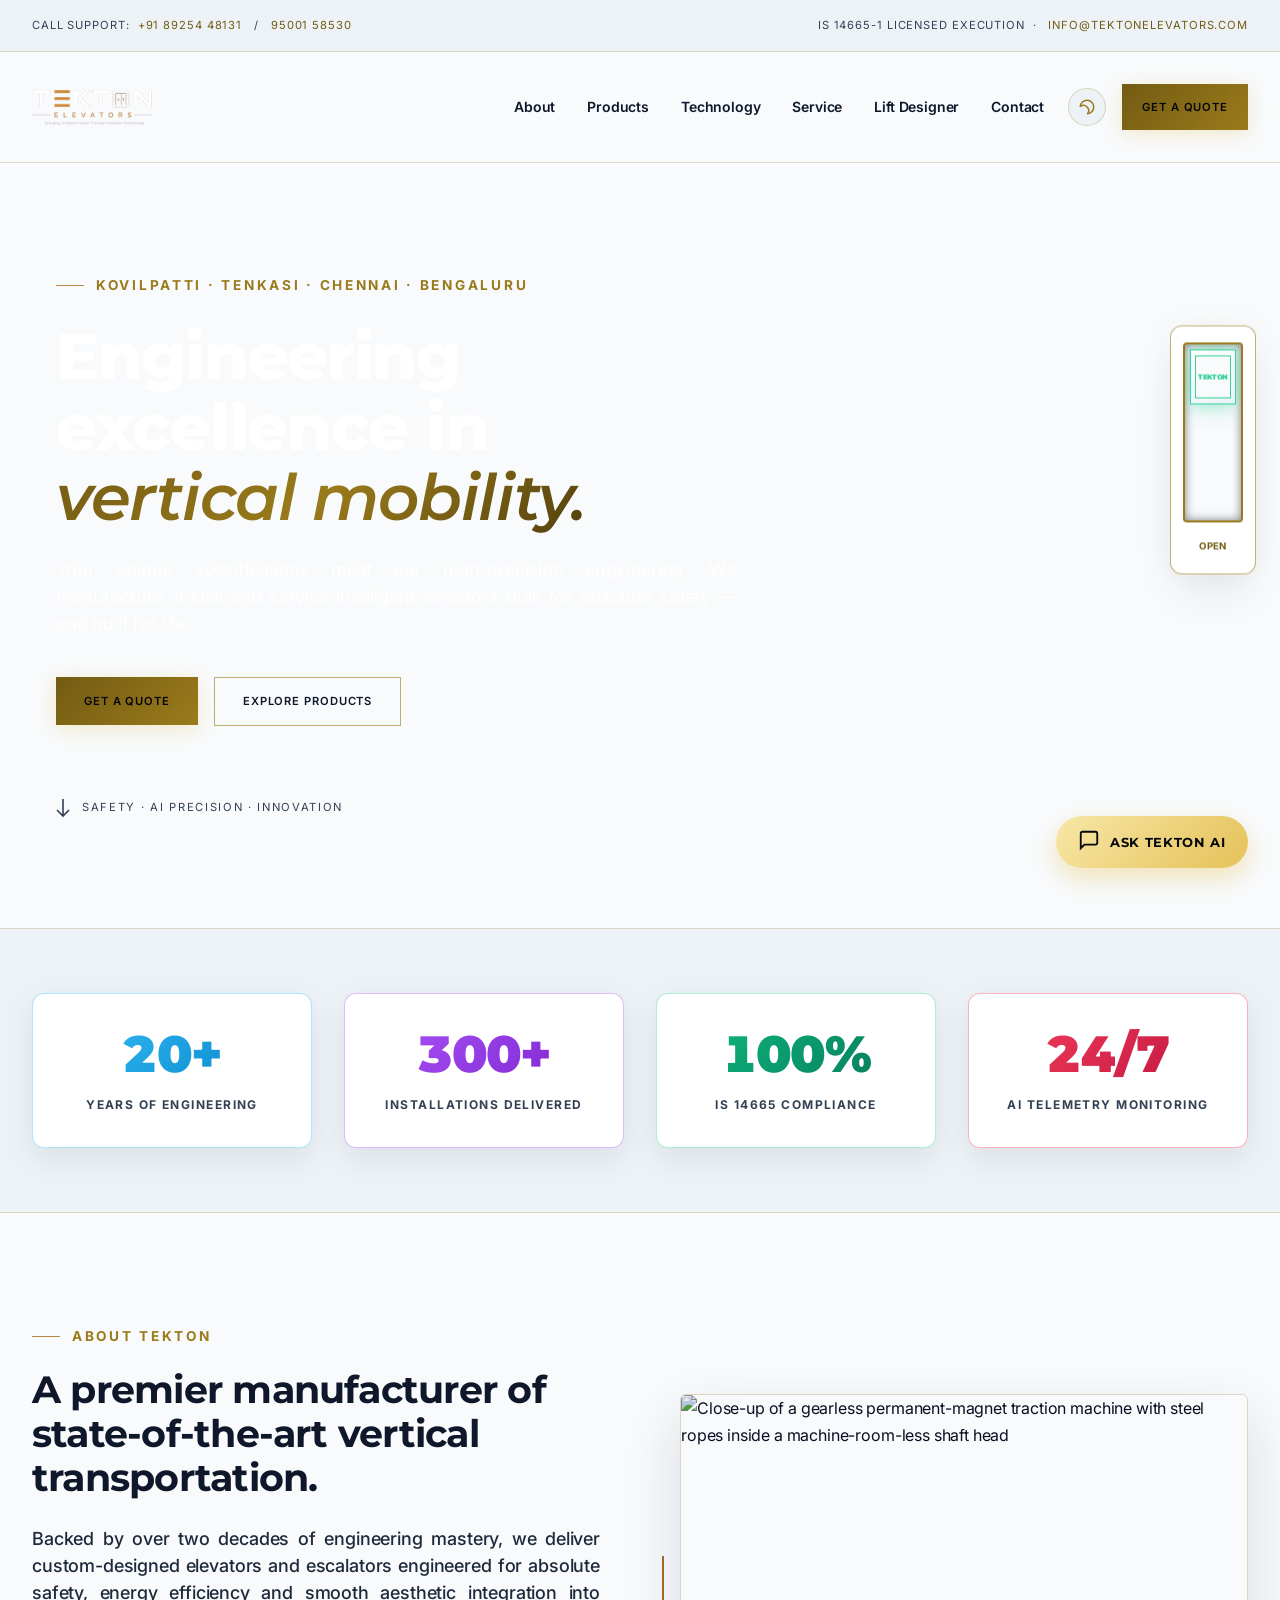
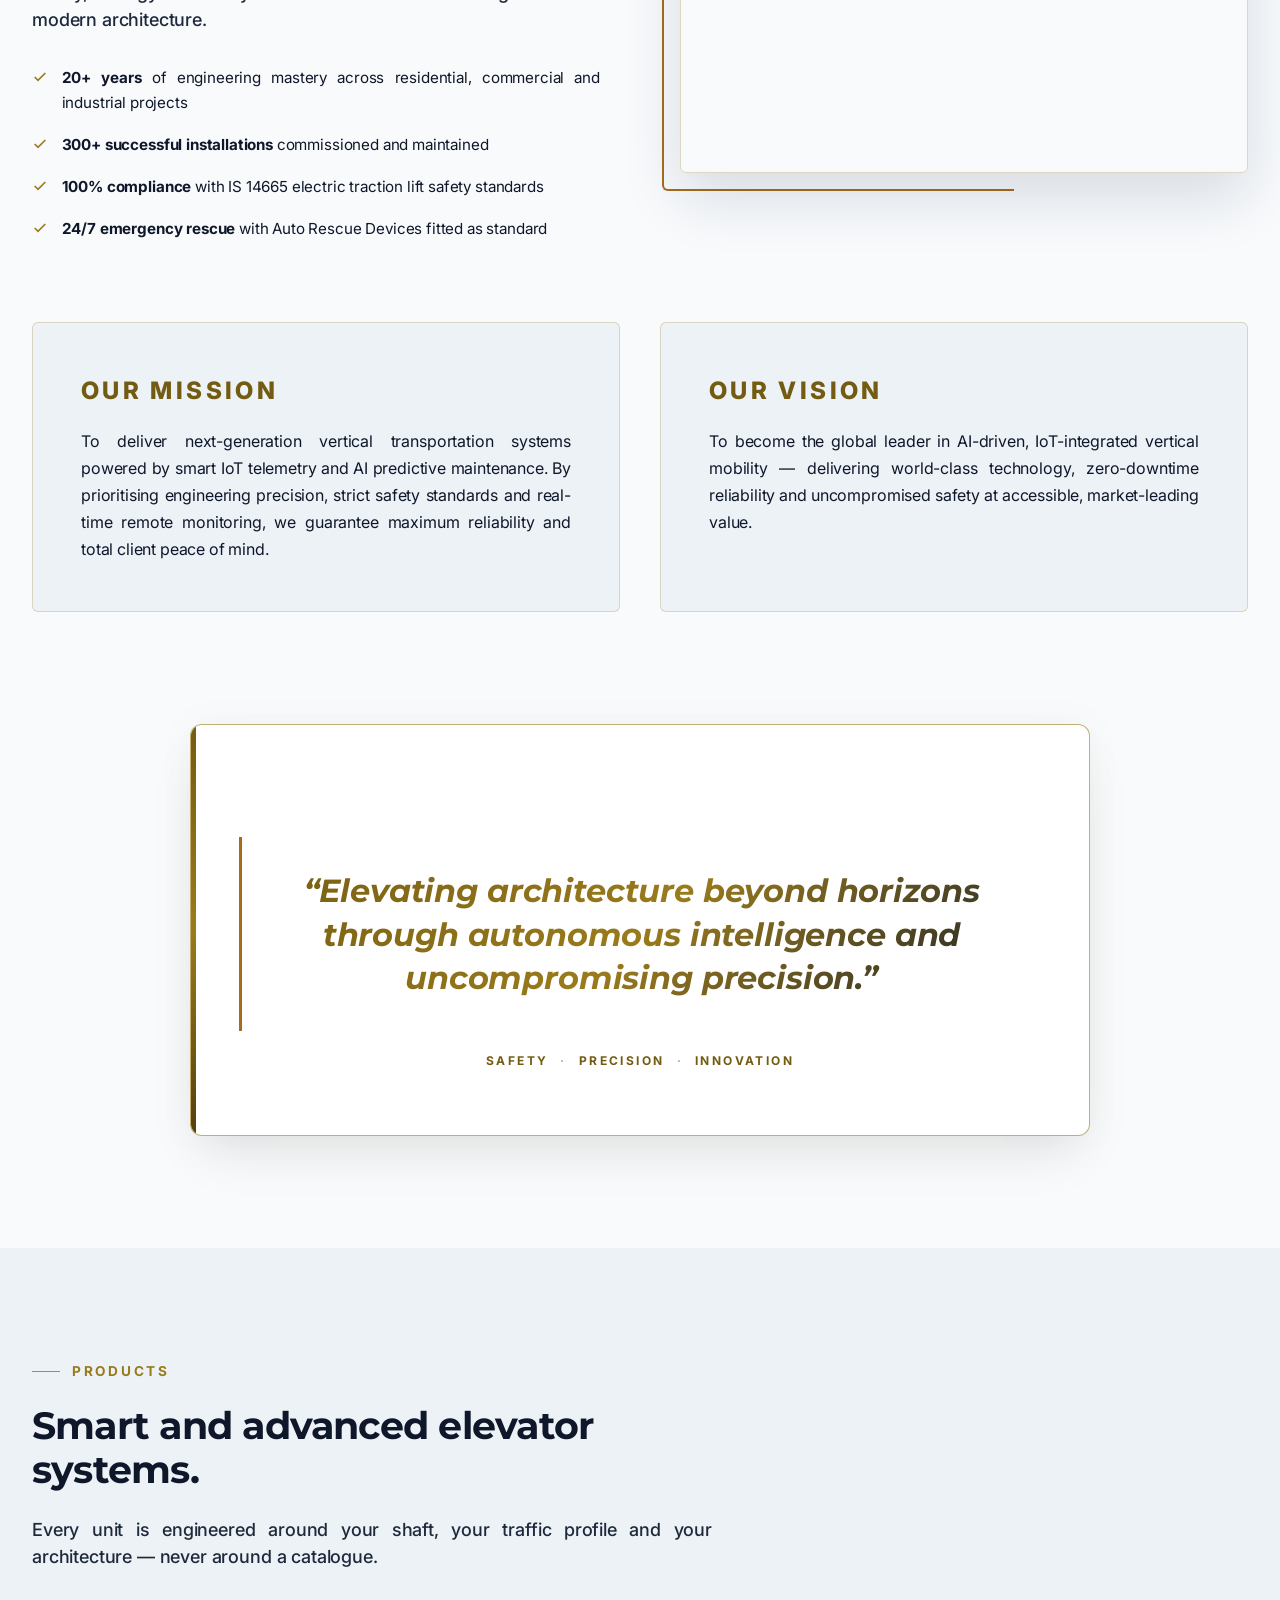
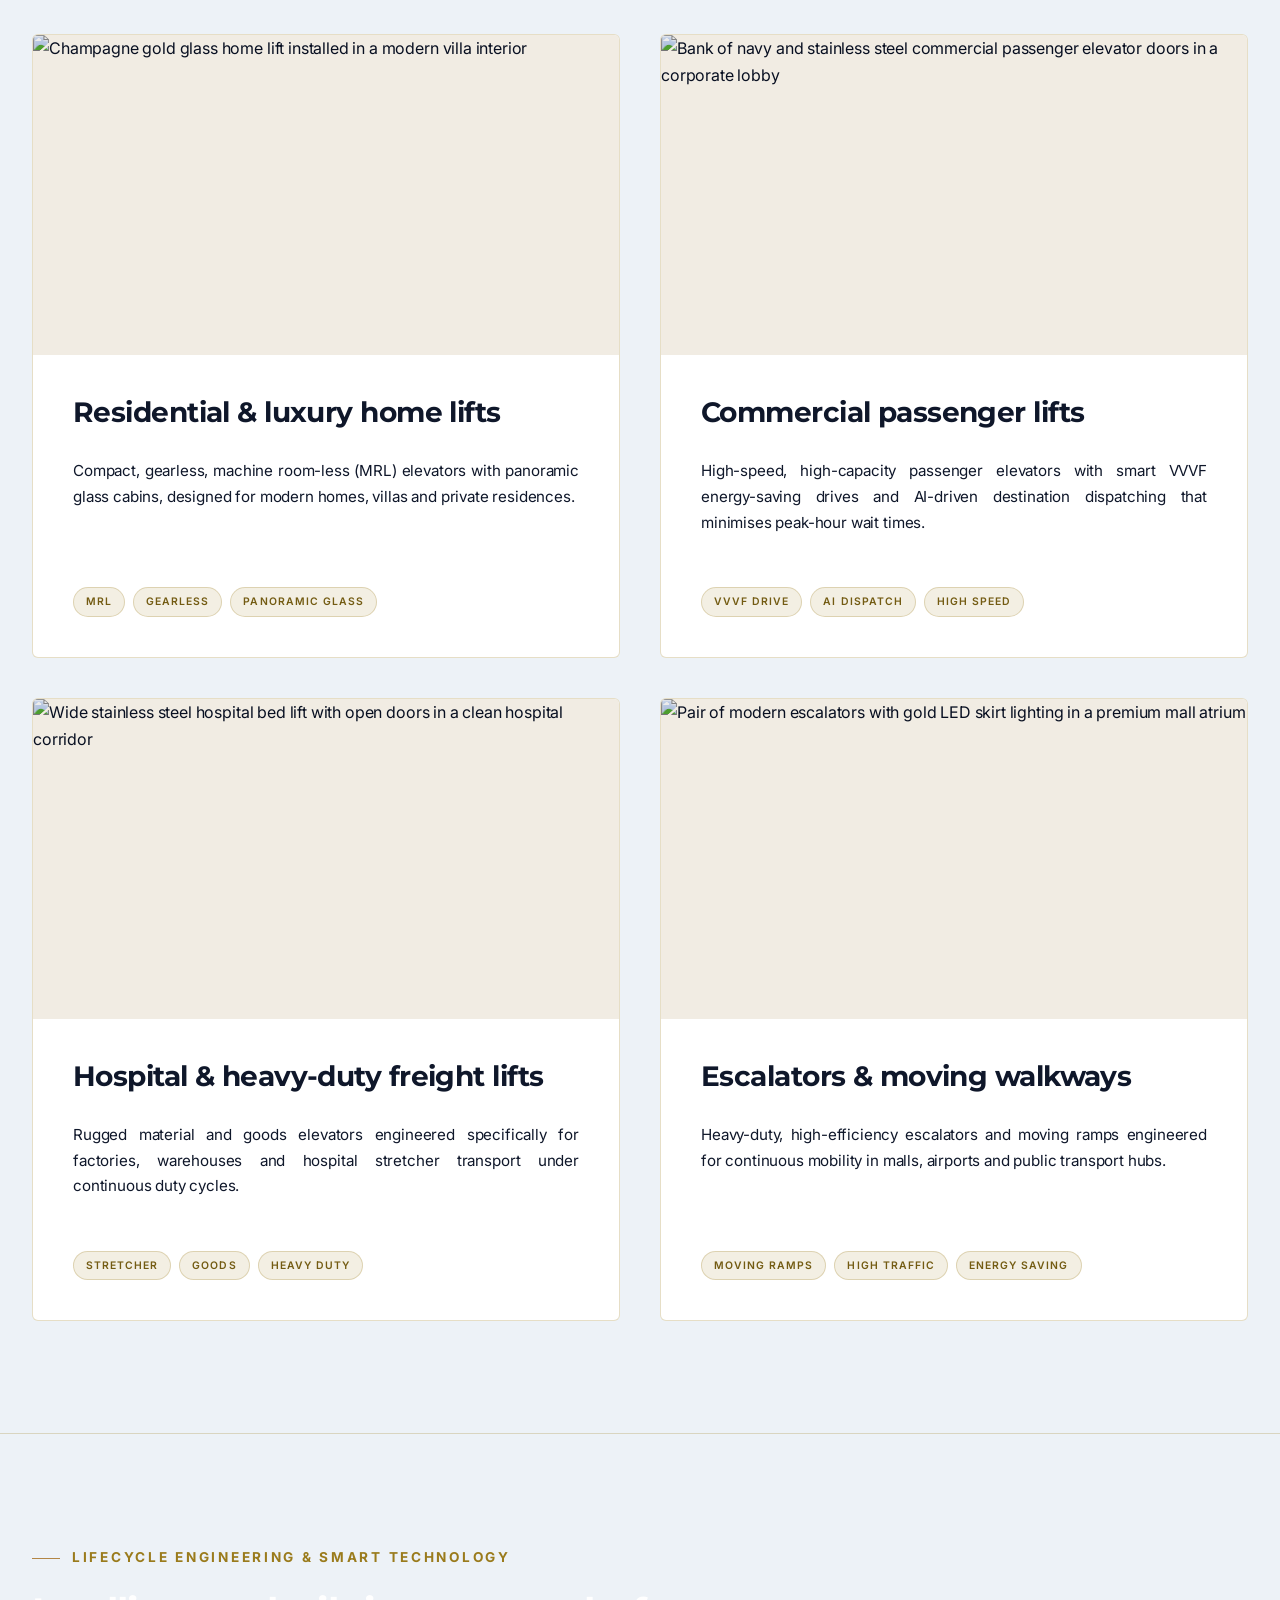
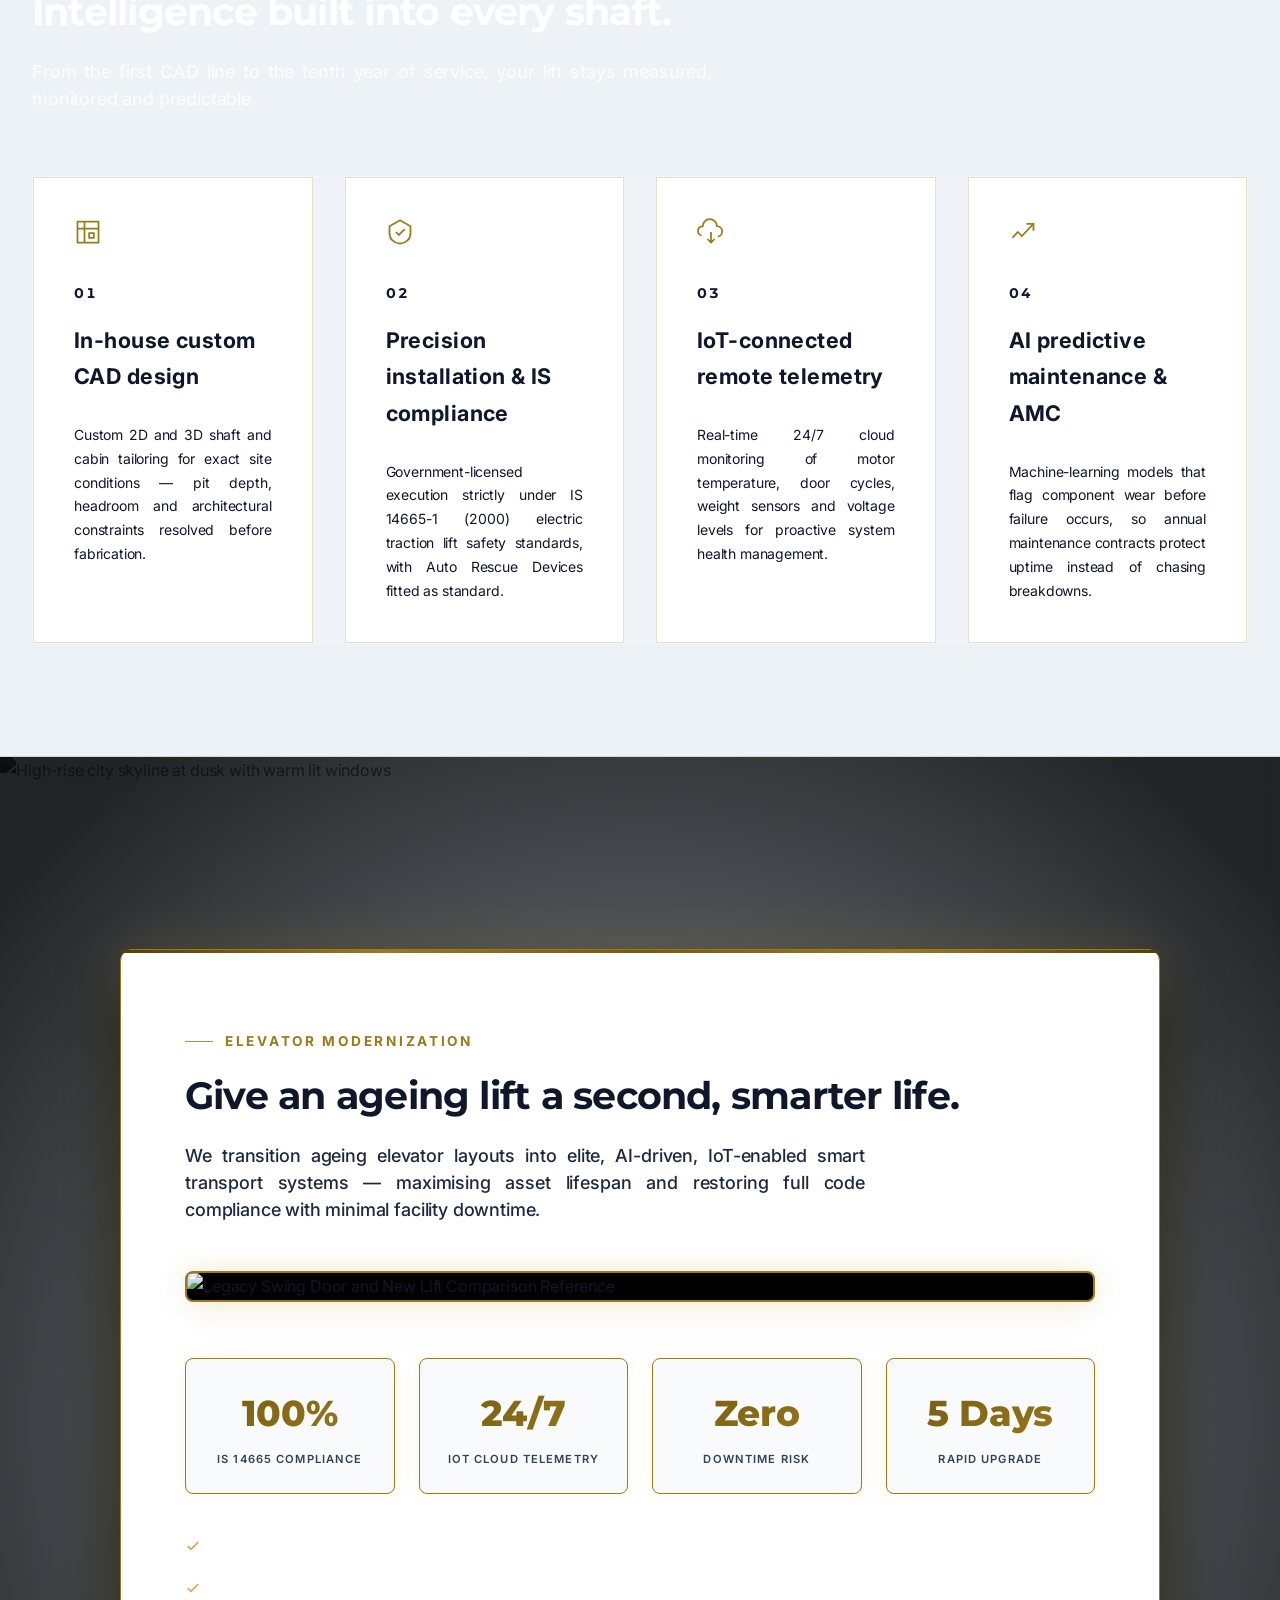
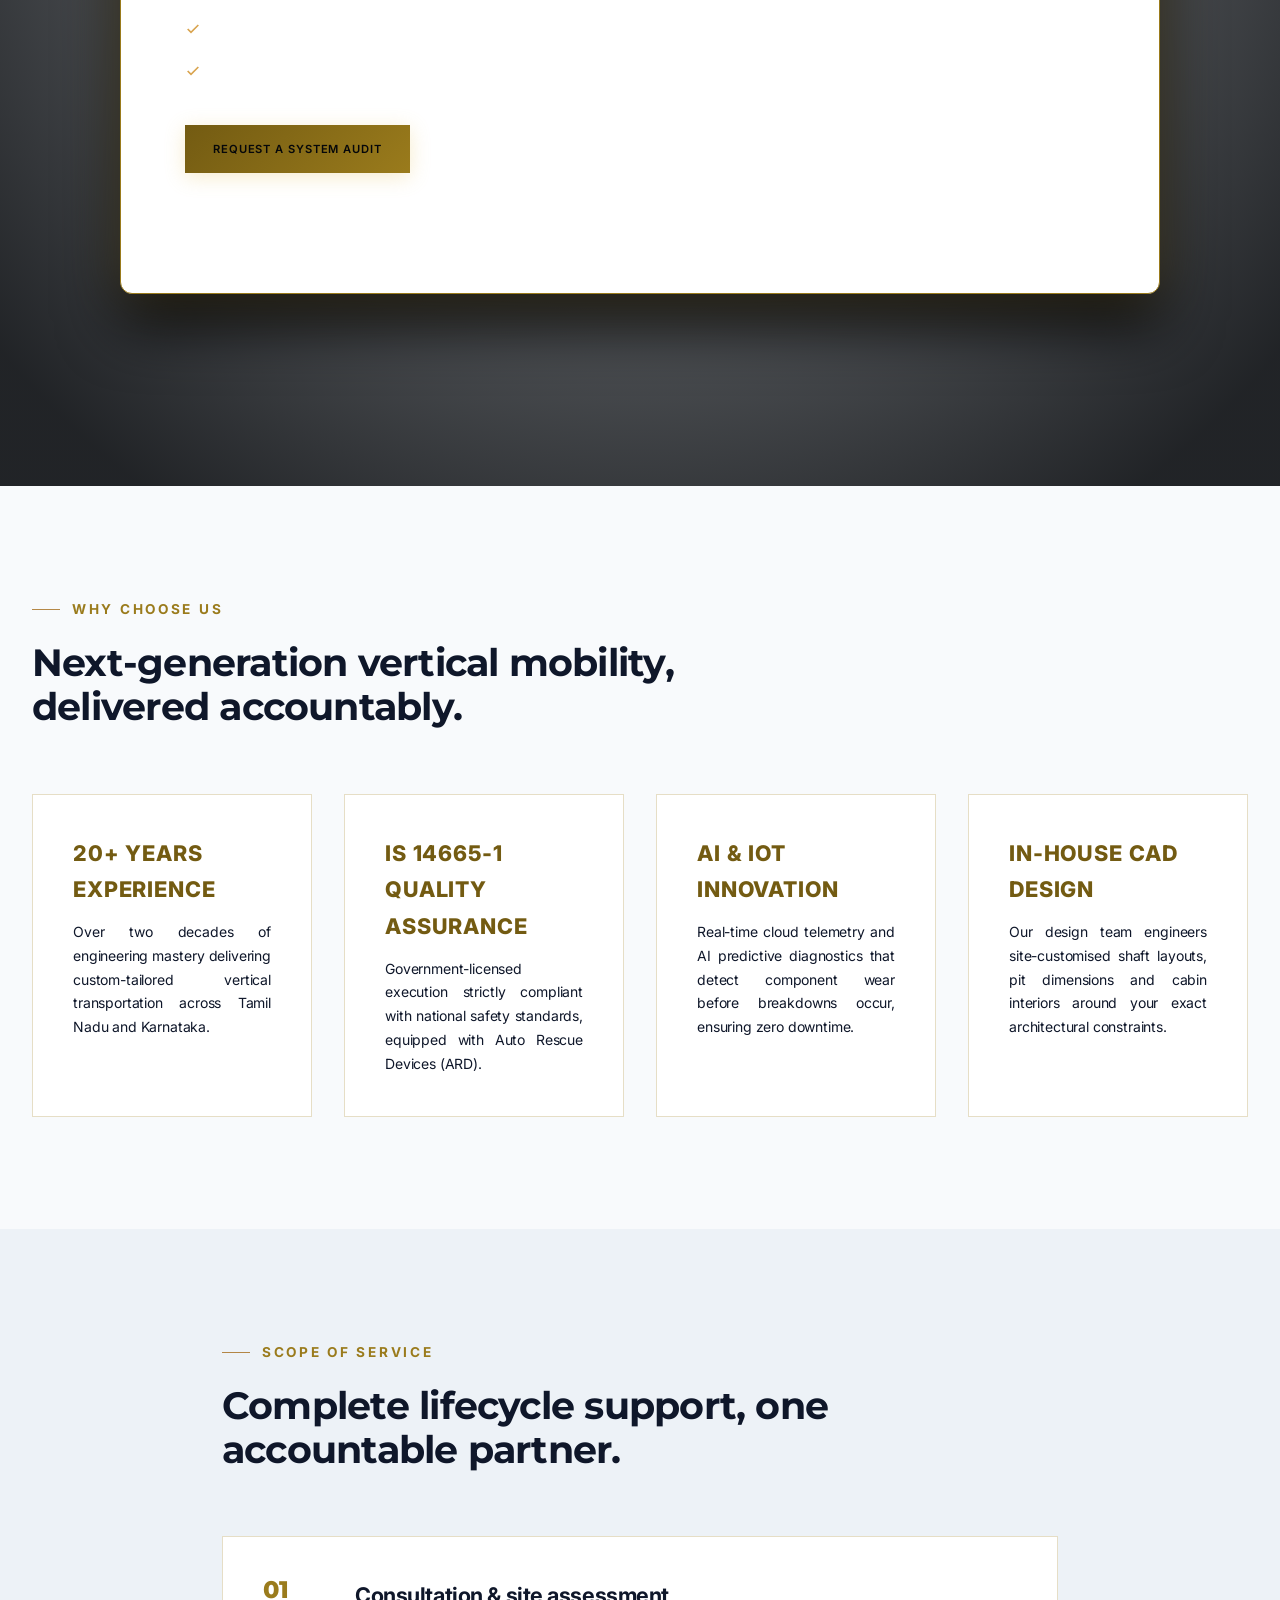
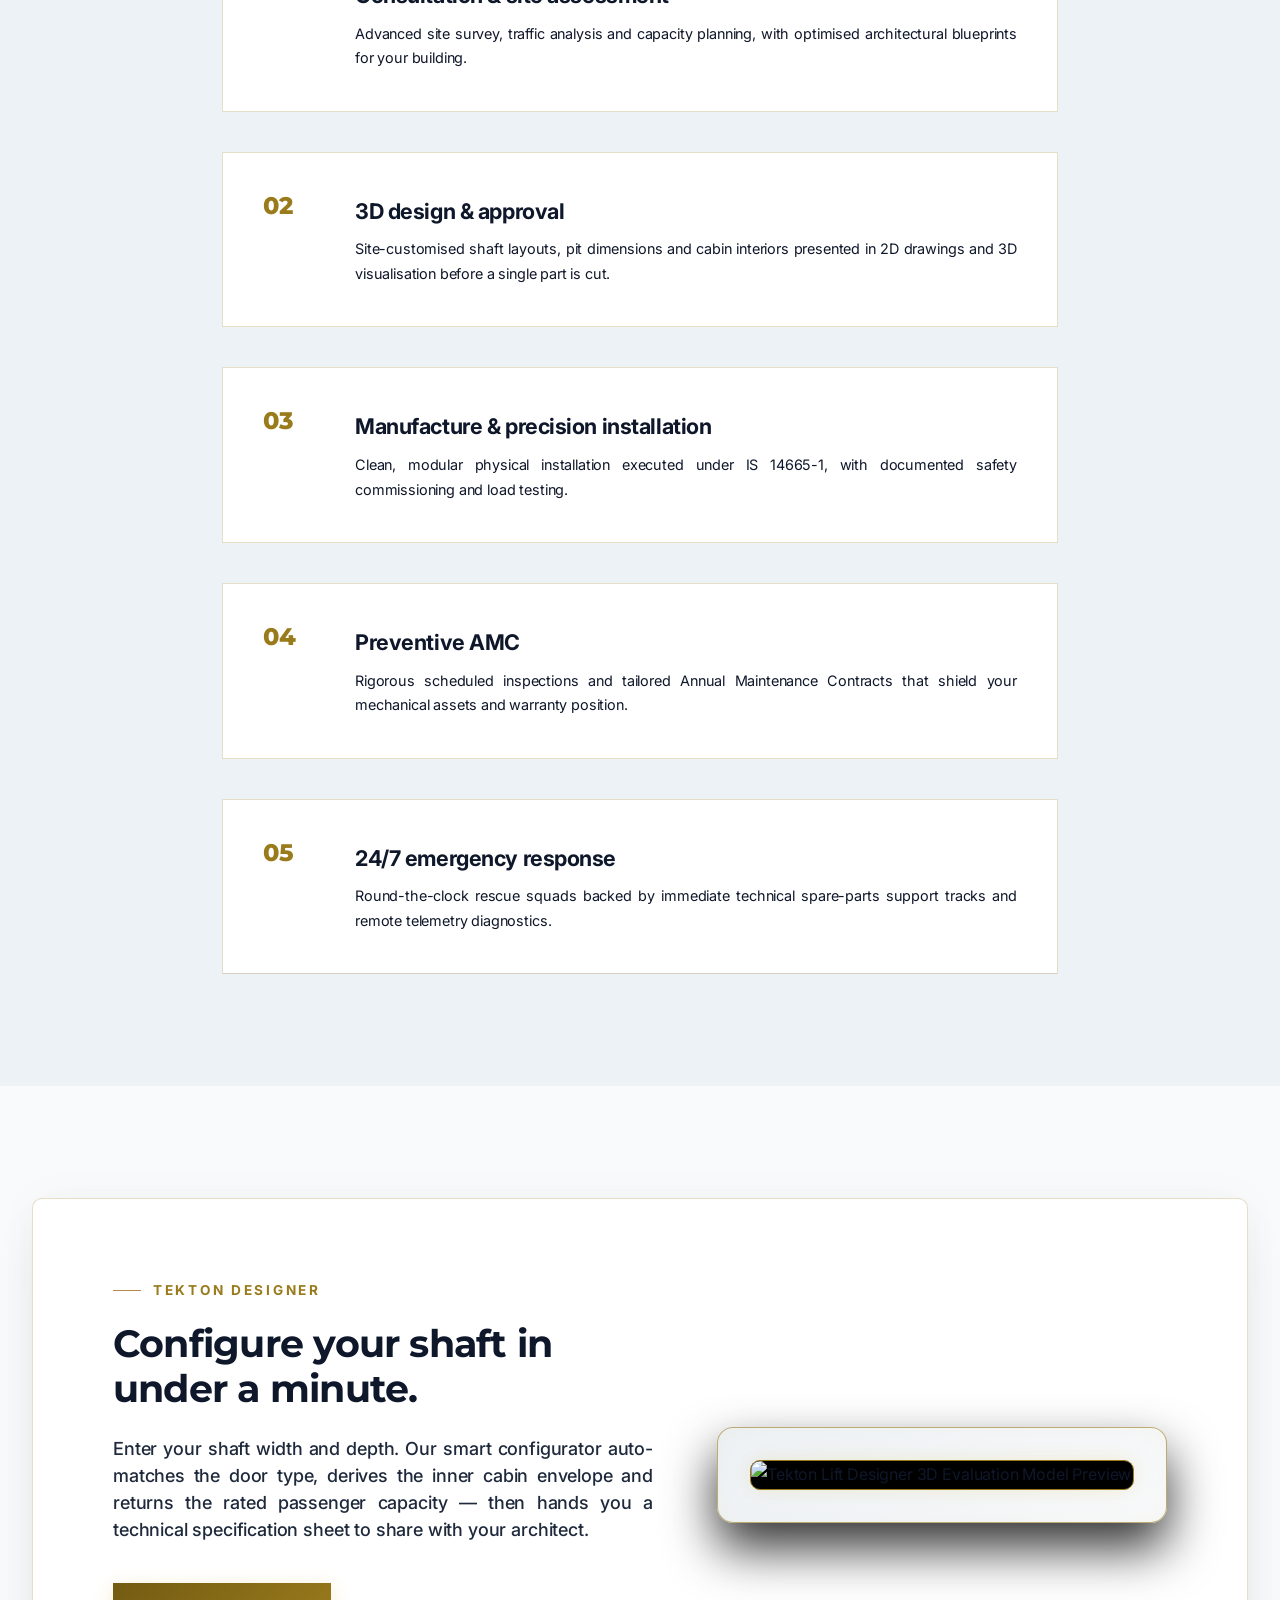
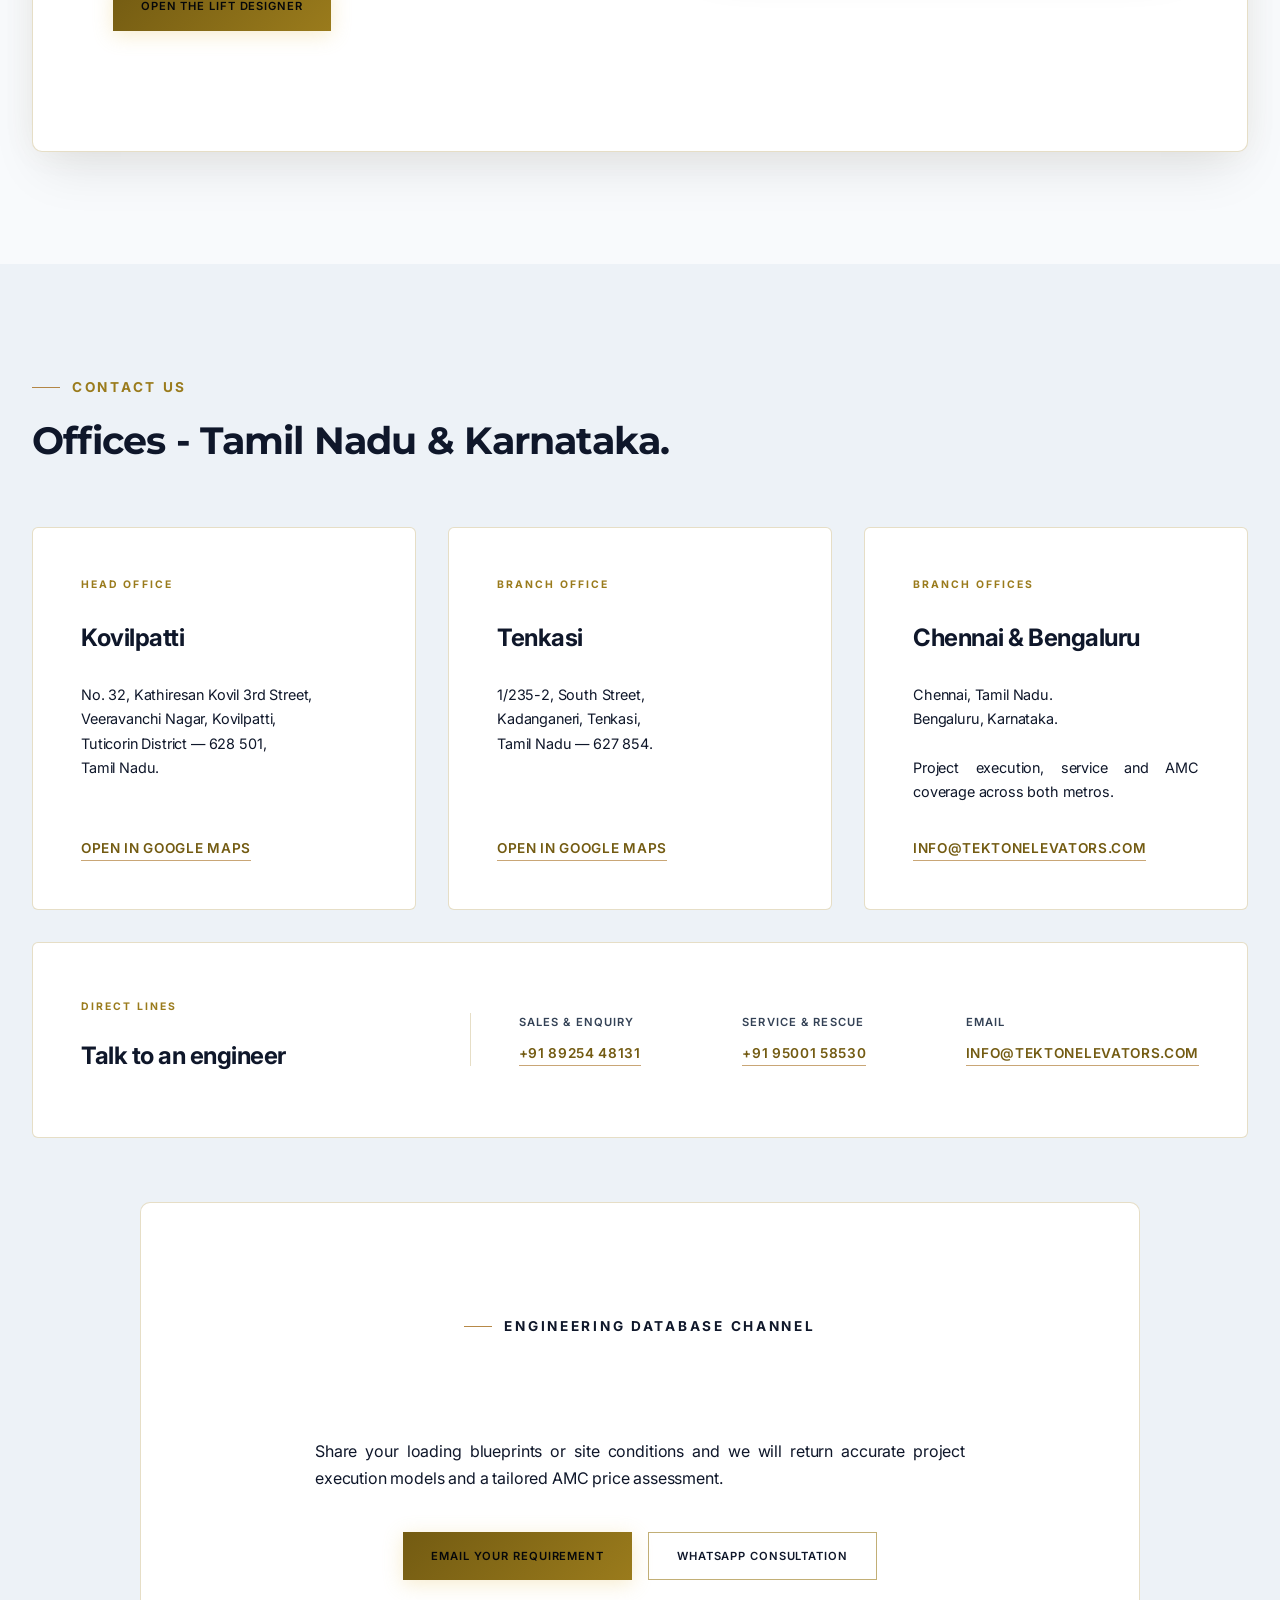
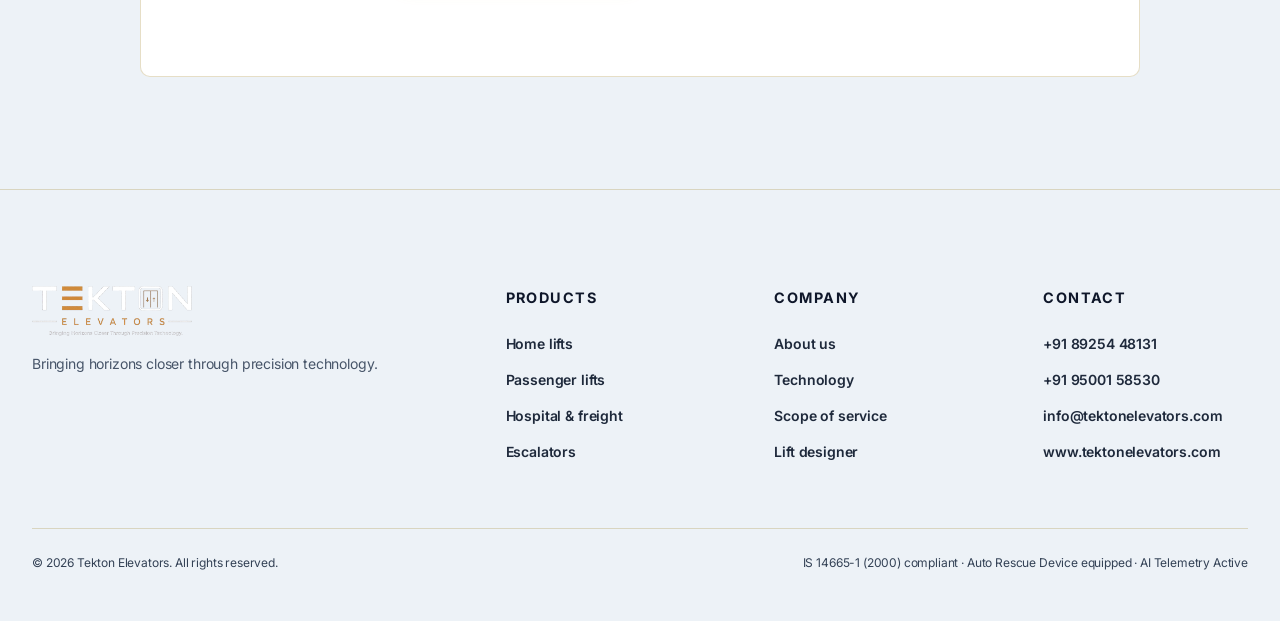
==== commit 36c7ffc2: "Update index.html" ====
--- a/index.html
+++ b/index.html
@@ -164,8 +164,8 @@
     --gold-light: #735B12;
     --gold-dark: #52400C;
     --gold-muted: rgba(154, 123, 28, 0.12);
-    --text-main: #0F172A;
-    --text-muted: #475569;
+    --text-main: #0F172A; /* High-contrast dark text for light mode */
+    --text-muted: #334155; /* High-contrast secondary text for light mode */
     --hero-heading: #0F172A;
     --hero-lede: #1E293B;
     --border-subtle: rgba(154, 123, 28, 0.25);
@@ -200,6 +200,7 @@
   p, .lede, .card__body p, .feat p, .panel p, .office address, .footer__tagline, .steps p, .why__item p {
     text-align: justify;
     text-justify: inter-word;
+    color: var(--text-main);
   }
 
   h1, h2, h3, h4, .h-hero, .h-sec, .h-card {
@@ -223,7 +224,7 @@
     .wrap { padding: 0 2rem; }
   }
 
-  /* Global Fixed Right-Side 3D Scroll Lift Model Widget (Fully Functional JS Scroll Sync) */
+  /* Global Fixed Right-Side 3D Scroll Lift Model Widget */
   .global-lift-widget {
     position: fixed;
     right: 1.5rem;
@@ -238,6 +239,45 @@
     box-shadow: var(--shadow-luxury);
     backdrop-filter: blur(10px);
   }
+
+  /* Mobile and Tablet Elevator Motion Bar */
+  .mobile-lift-bar {
+    display: none;
+    position: fixed;
+    bottom: 15px;
+    left: 15px;
+    z-index: 9999;
+    background: var(--bg-surface);
+    border: 1.5px solid var(--gold-primary);
+    border-radius: 25px;
+    padding: 6px 14px;
+    box-shadow: var(--shadow-luxury);
+  }
+  .mobile-lift-track {
+    width: 120px;
+    height: 12px;
+    background: var(--bg-secondary);
+    border-radius: 6px;
+    position: relative;
+    border: 1px solid var(--border-subtle);
+    overflow: hidden;
+  }
+  .mobile-lift-cabin-indicator {
+    width: 24px;
+    height: 100%;
+    background: var(--gold-primary);
+    border-radius: 4px;
+    position: absolute;
+    left: 0;
+    top: 0;
+    transition: transform 0.1s ease-out;
+  }
+
+  @media(max-width: 1023px) {
+    .global-lift-widget { display: none; }
+    .mobile-lift-bar { display: flex; align-items: center; gap: 8px; }
+  }
+
   .global-lift-shaft {
     width: 60px;
     height: 180px;
@@ -363,10 +403,6 @@
     .topbar .wrap { justify-content: center; text-align: center; }
     .topbar__hide { display: none; }
   }
-
-  /* ==========================================================================
-     INDEX PAGE HEADER & FOOTER OVERRIDES (ISOLATED & HIGH-CONTRAST)
-     ========================================================================== */
 
   /* Header Overrides */
   .header {
@@ -1068,7 +1104,6 @@
   /* Mobile Navigation Drawer Overlay & Styles */
   @media(max-width: 1023px) {
     .icon-btn.nav-toggle { display: block; }
-    .global-lift-widget { display: none; }
     
     .nav {
       position: fixed;
@@ -1136,6 +1171,14 @@
   <span class="global-lift-label" id="globalLiftStatus">Moving</span>
 </aside>
 
+<!-- Mobile/Tablet Elevator Motion Bar -->
+<div class="mobile-lift-bar" id="mobileLiftBar">
+  <span style="font-size: 0.65rem; font-weight: 800; color: var(--gold-primary);">LIFT</span>
+  <div class="mobile-lift-track">
+    <div class="mobile-lift-cabin-indicator" id="mobileLiftIndicator"></div>
+  </div>
+</div>
+
 <div class="topbar">
   <div class="wrap">
     <span>Call support: <a href="tel:+918925448131">+91 89254 48131</a> &nbsp;/&nbsp; <a href="tel:+919500158530">95001 58530</a></span>
@@ -1146,8 +1189,8 @@
 <header class="header" id="header">
   <div class="wrap">
     <a class="logo" href="#top" aria-label="Tekton Elevators home">
-      <img class="logo__img logo__light" src="./assets/logo-lock-light.png" alt="Tekton Elevators" width="900" height="207">
-      <img class="logo__img logo__dark" src="./assets/logo-lock.png" alt="Tekton Elevators" width="900" height="207">
+      <img class="logo__img logo__light" src="./logo-full-light.png" alt="Tekton Elevators" width="900" height="207">
+      <img class="logo__img logo__dark" src="./logo-full-light.png" alt="Tekton Elevators" width="900" height="207">
     </a>
 
     <div class="nav-overlay" id="navOverlay"></div>
@@ -1498,8 +1541,8 @@
   <div class="wrap">
     <div class="footer__grid">
       <div>
-        <img class="logo__img logo__light" src="./assets/logo-full-light.png" alt="Tekton Elevators Logo" style="height: 50px;">
-        <img class="logo__img logo__dark" src="./assets/logo-full.png" alt="Tekton Elevators Logo" style="height: 50px;">
+        <img class="logo__img logo__light" src="./logo-full-light.png" alt="Tekton Elevators Logo" style="height: 50px;">
+        <img class="logo__img logo__dark" src="./logo-full-light.png" alt="Tekton Elevators Logo" style="height: 50px;">
         <p class="footer__tagline">Bringing horizons closer through precision technology.</p>
       </div>
       <div>
@@ -1583,9 +1626,10 @@
     link.addEventListener('click', closeMenu);
   });
 
-  // Fixed Global Lift Model Scroll Physics Script
+  // Fixed Global Lift Model & Mobile Bar Scroll Physics Script
   const globalLiftCabin = document.getElementById('globalLiftCabin');
   const globalLiftStatus = document.getElementById('globalLiftStatus');
+  const mobileLiftIndicator = document.getElementById('mobileLiftIndicator');
   let globalScrollTimeout;
 
   const movingColors = [
@@ -1602,9 +1646,17 @@
 
     const scrollFraction = Math.min(Math.max(scrollY / maxScroll, 0), 1);
     
-    // Max movement range inside 180px shaft minus cabin height (55px) = ~115px
+    // Desktop Lift Movement (Vertical)
     const translateY = scrollFraction * 115;
-    globalLiftCabin.style.transform = `translateY(${translateY}px)`;
+    if (globalLiftCabin) {
+      globalLiftCabin.style.transform = `translateY(${translateY}px)`;
+    }
+
+    // Mobile & Tablet Lift Movement (Horizontal)
+    if (mobileLiftIndicator) {
+      const translateX = scrollFraction * 96;
+      mobileLiftIndicator.style.transform = `translateX(${translateX}px)`;
+    }
     
     const colorIndex = Math.min(
       Math.floor(scrollFraction * movingColors.length),
@@ -1612,19 +1664,23 @@
     );
     const activeMovingStyle = movingColors[colorIndex];
 
-    globalLiftCabin.style.setProperty('--moving-color', activeMovingStyle.color);
-    globalLiftCabin.style.setProperty('--moving-glow', activeMovingStyle.glow);
-    globalLiftCabin.style.setProperty('--moving-bg', activeMovingStyle.bg);
-    
-    globalLiftCabin.classList.remove('doors-open');
-    globalLiftCabin.classList.add('is-moving');
-    globalLiftStatus.textContent = "Moving";
+    if (globalLiftCabin) {
+      globalLiftCabin.style.setProperty('--moving-color', activeMovingStyle.color);
+      globalLiftCabin.style.setProperty('--moving-glow', activeMovingStyle.glow);
+      globalLiftCabin.style.setProperty('--moving-bg', activeMovingStyle.bg);
+      
+      globalLiftCabin.classList.remove('doors-open');
+      globalLiftCabin.classList.add('is-moving');
+      if (globalLiftStatus) globalLiftStatus.textContent = "Moving";
+    }
 
     clearTimeout(globalScrollTimeout);
     globalScrollTimeout = setTimeout(() => {
-      globalLiftCabin.classList.remove('is-moving');
-      globalLiftCabin.classList.add('doors-open');
-      globalLiftStatus.textContent = "Open";
+      if (globalLiftCabin) {
+        globalLiftCabin.classList.remove('is-moving');
+        globalLiftCabin.classList.add('doors-open');
+        if (globalLiftStatus) globalLiftStatus.textContent = "Open";
+      }
     }, 120);
   });
 </script>
@@ -1689,4 +1745,4 @@
   </div>
 </div>
 </body>
-</html>+</html>
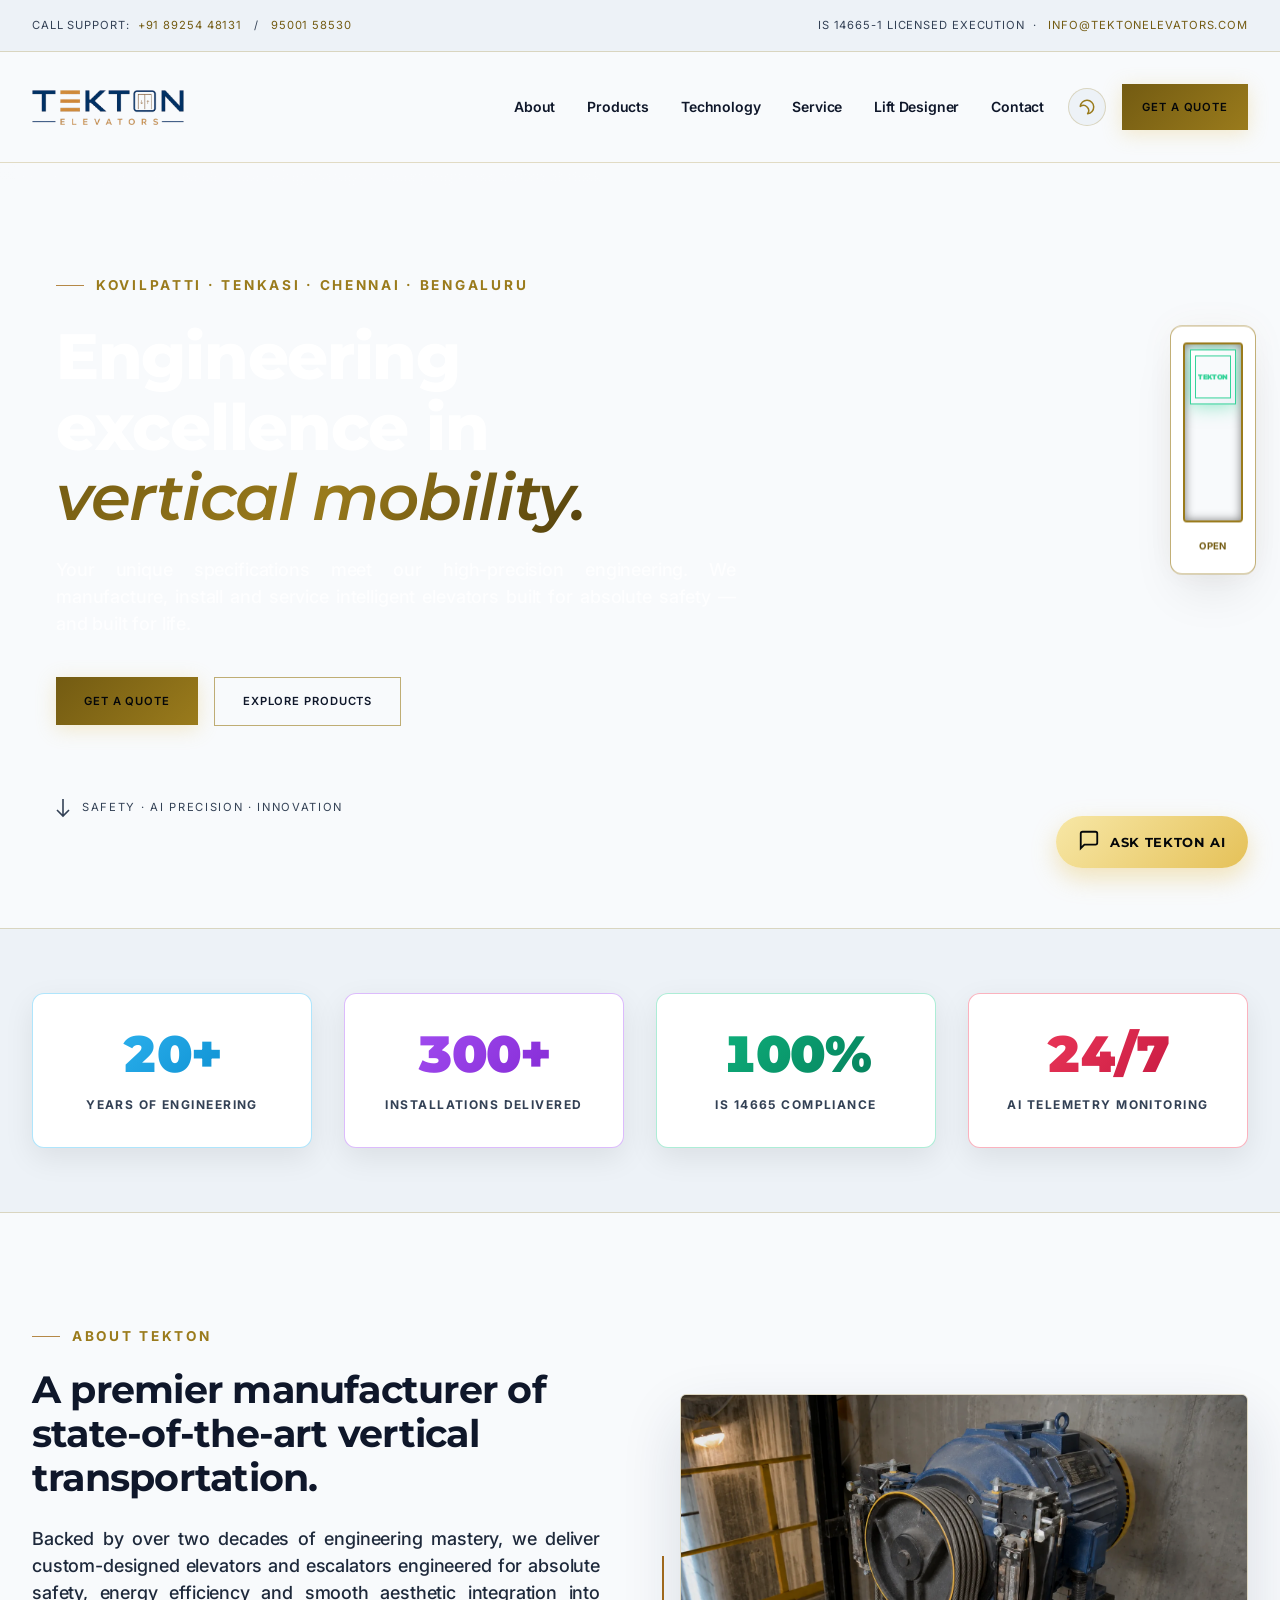
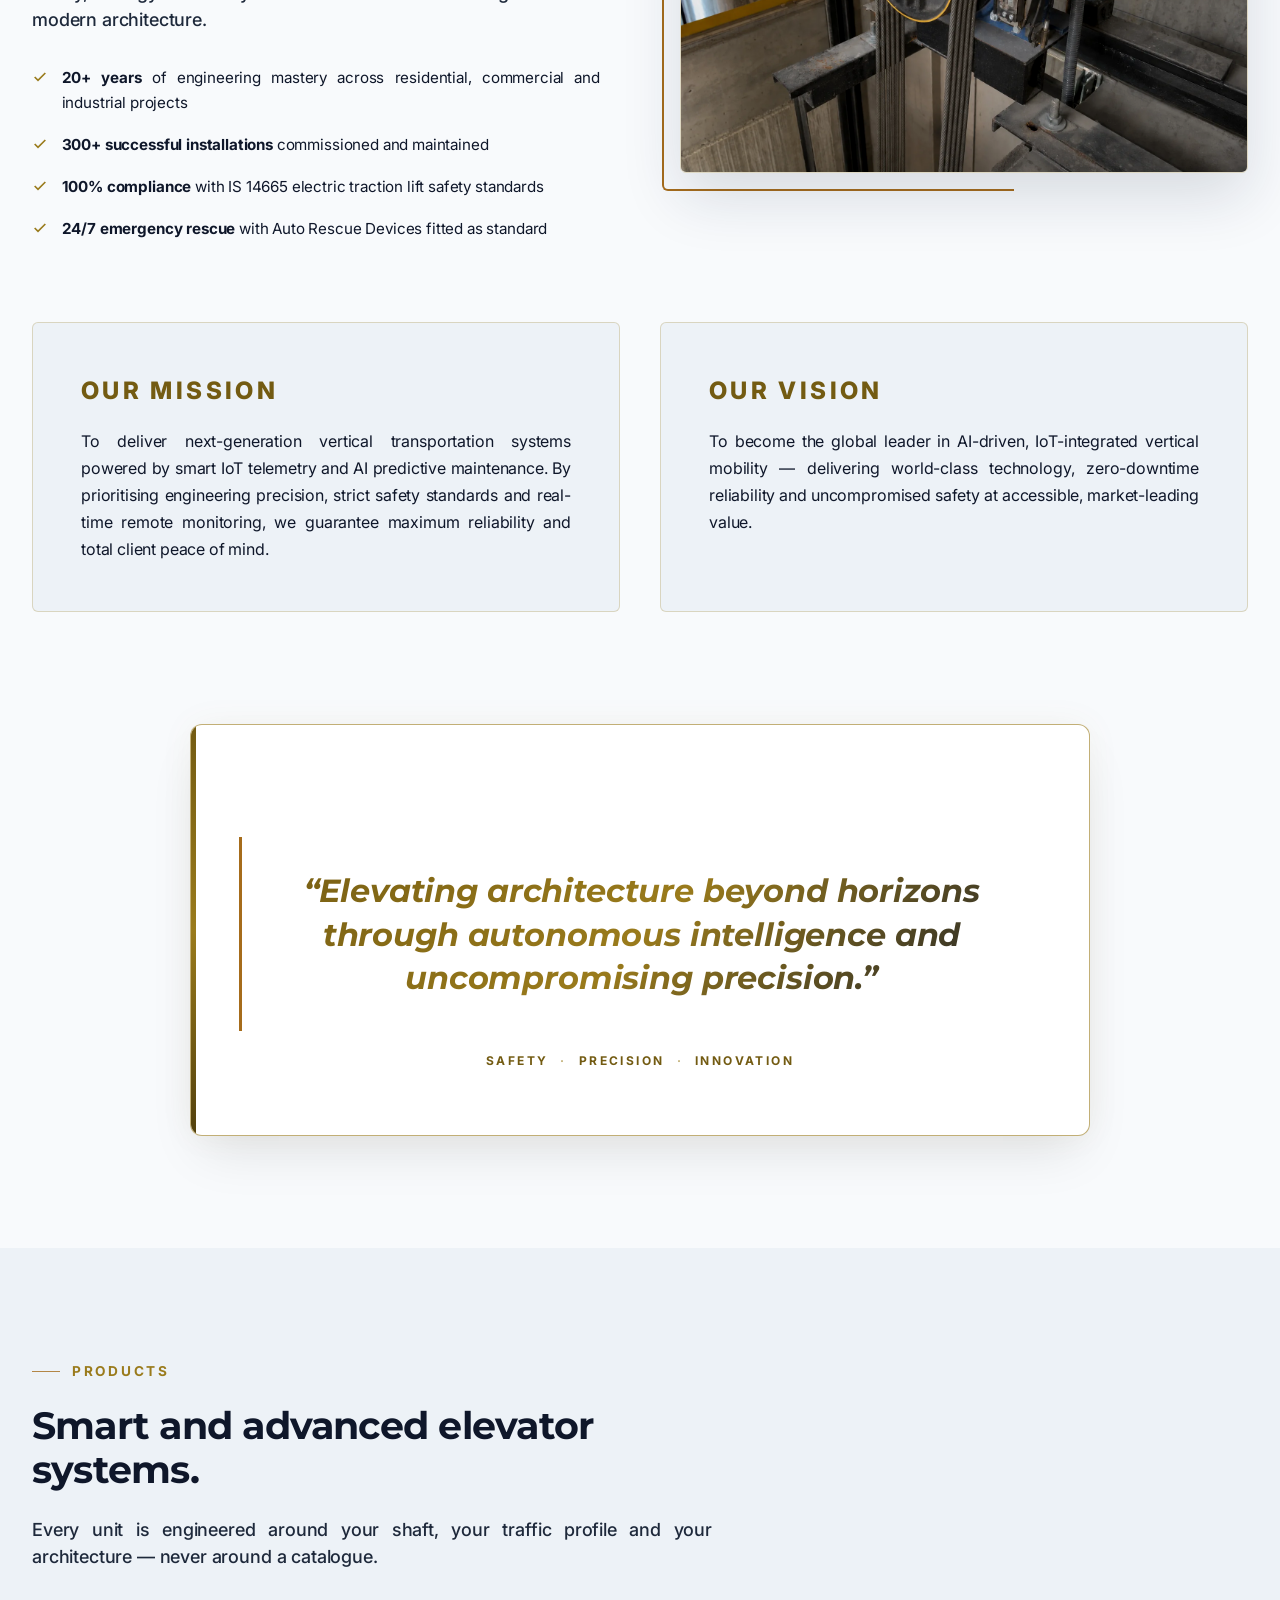
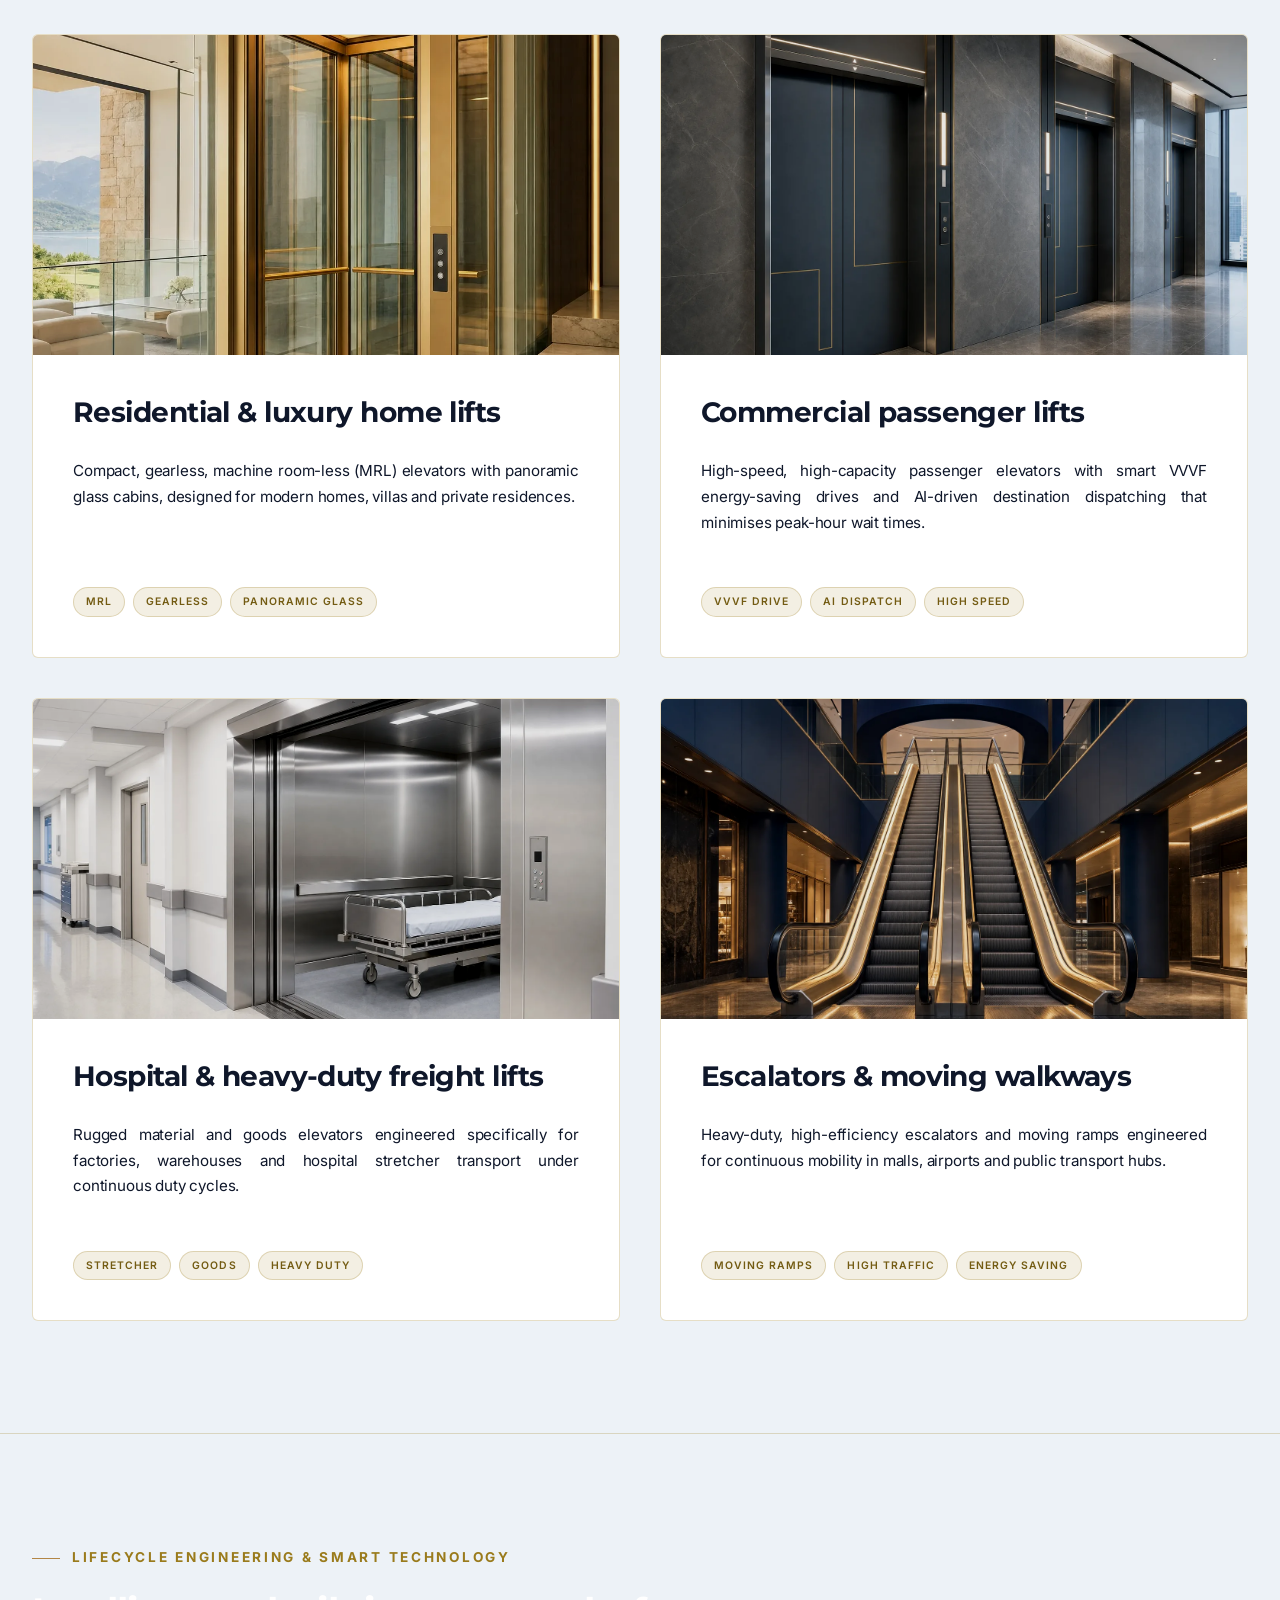
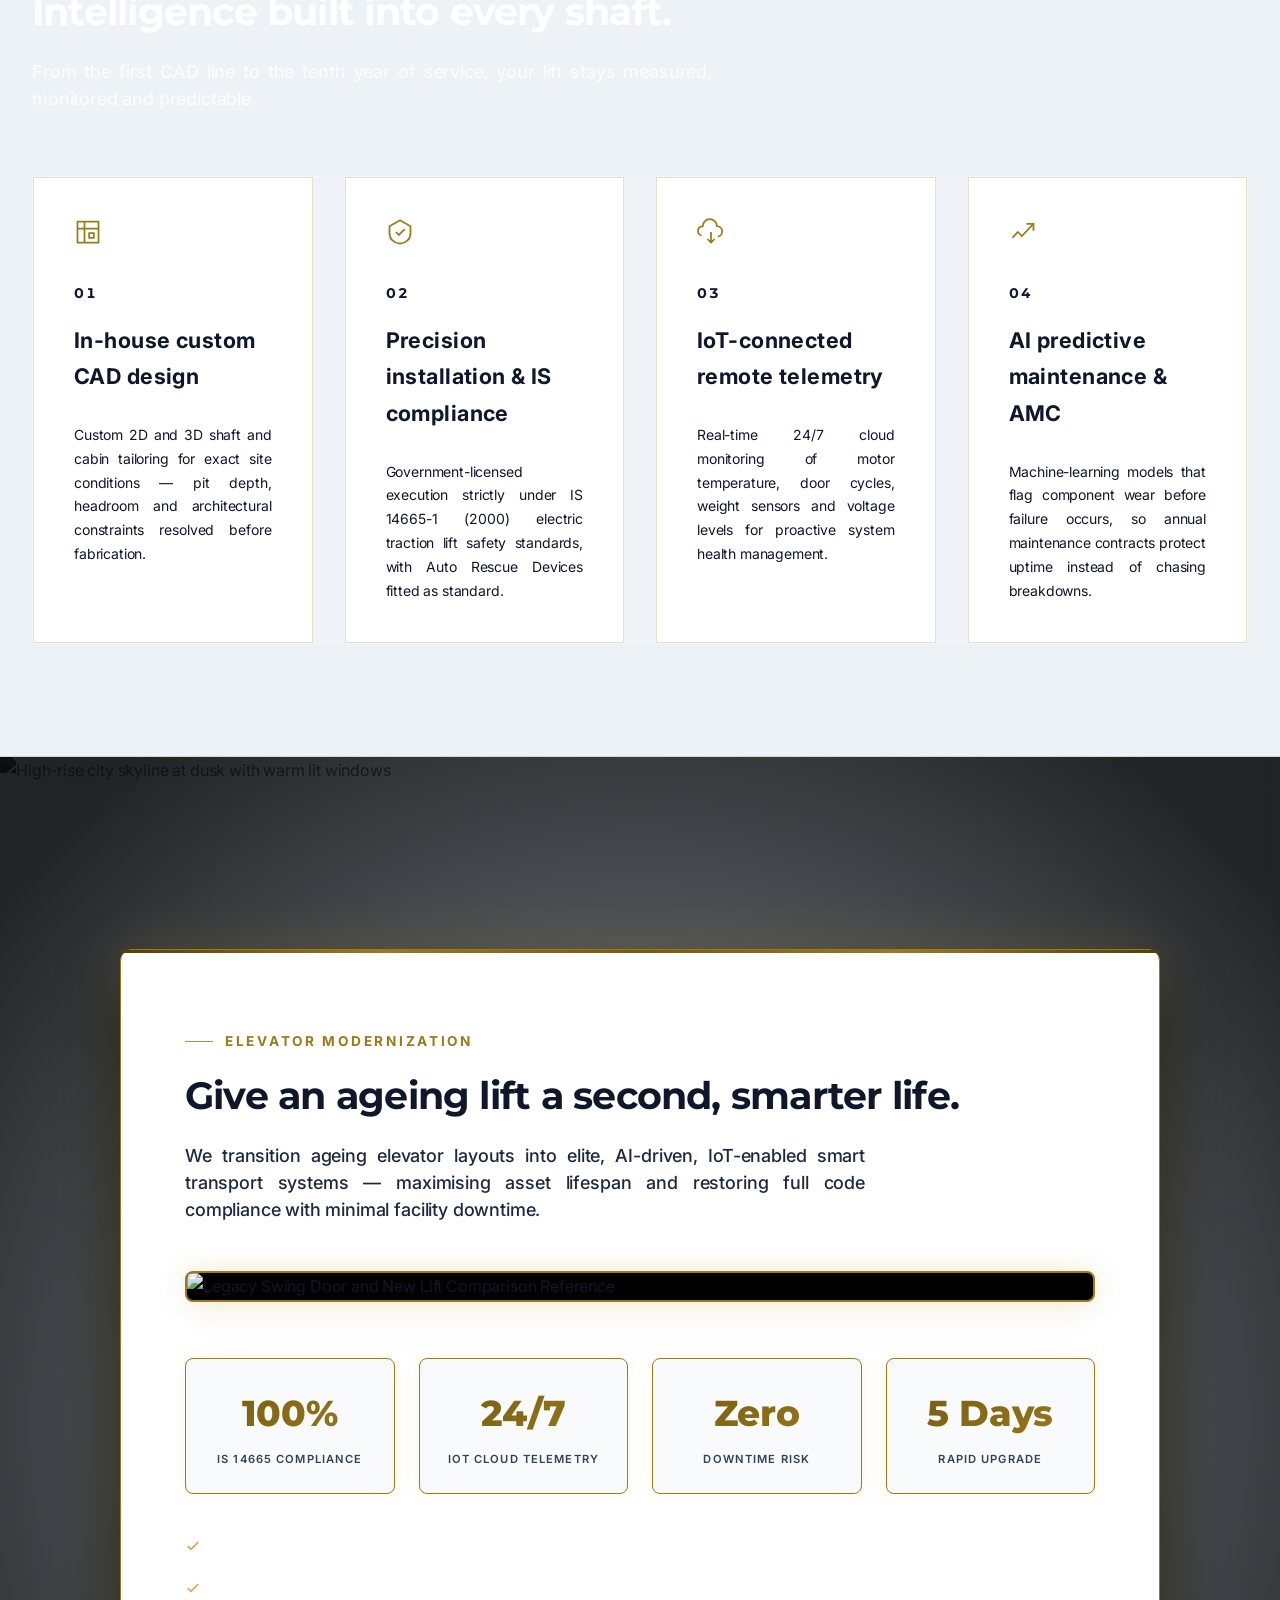
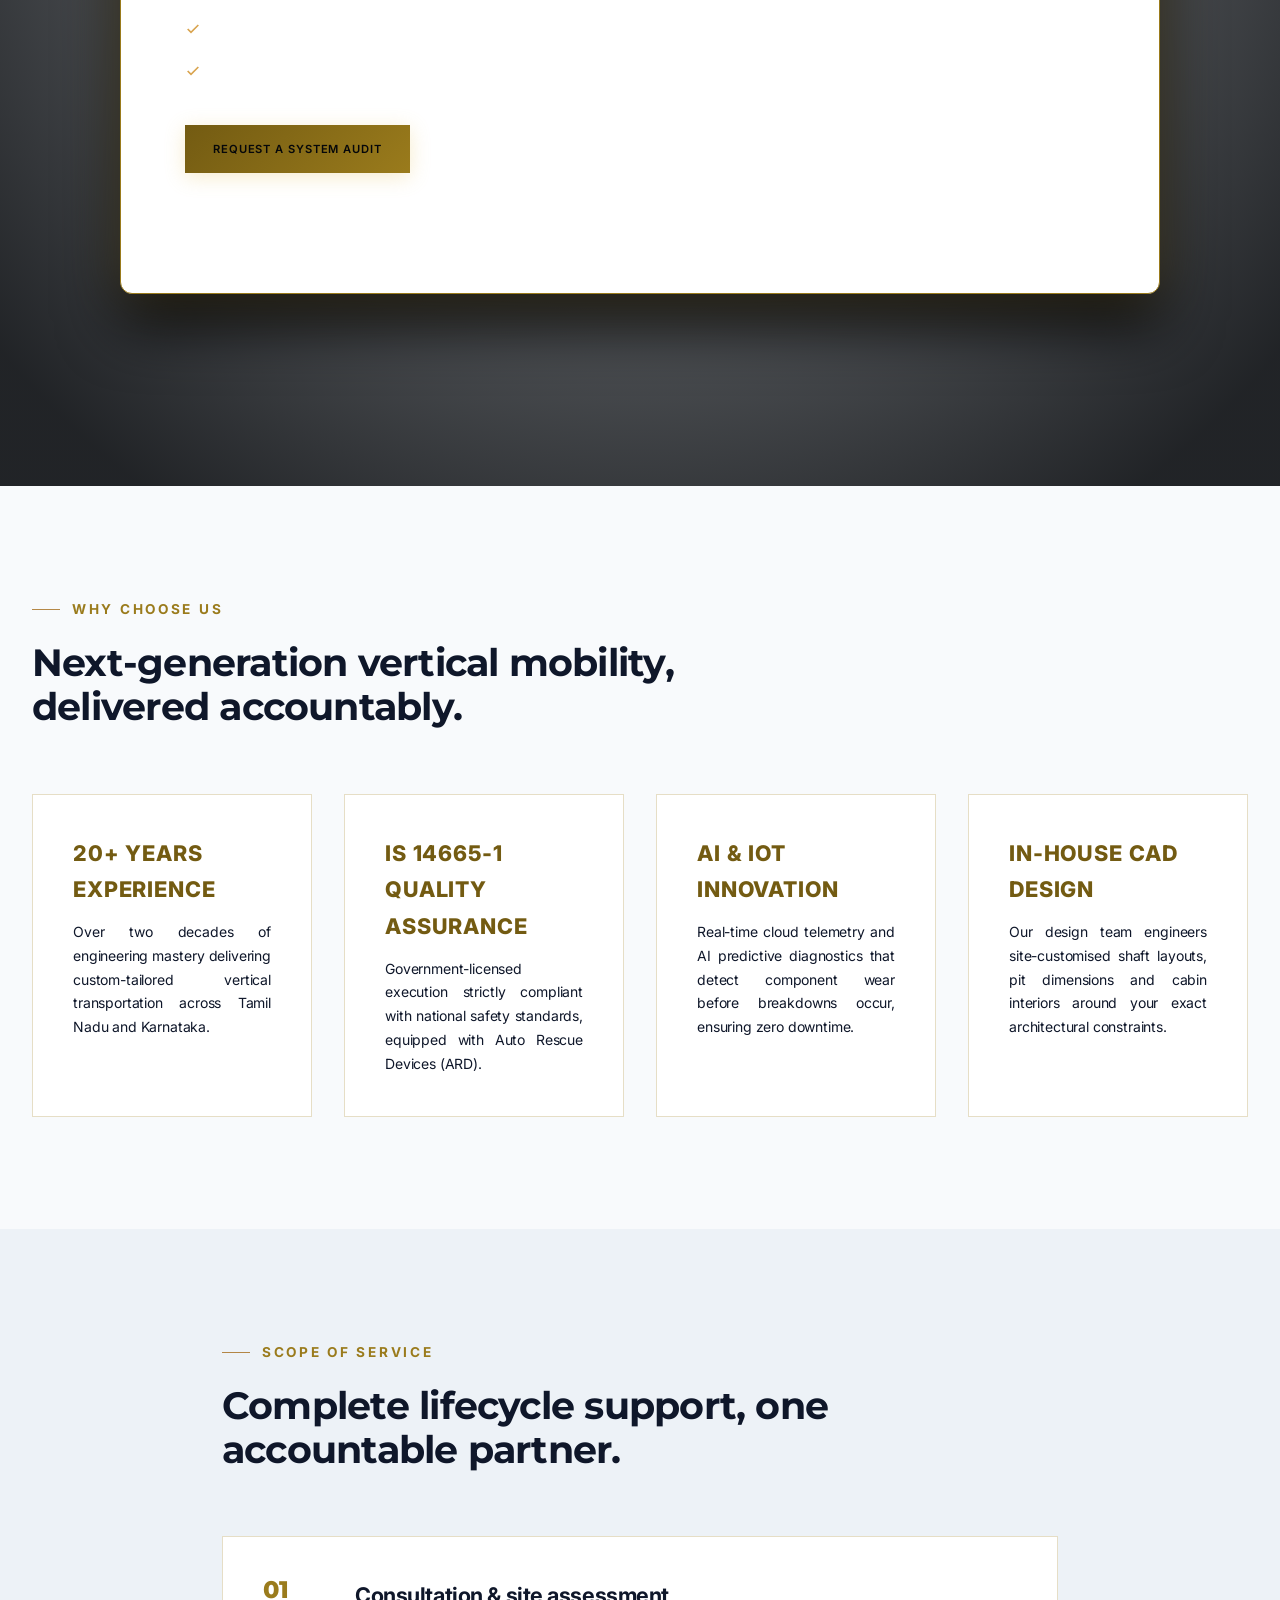
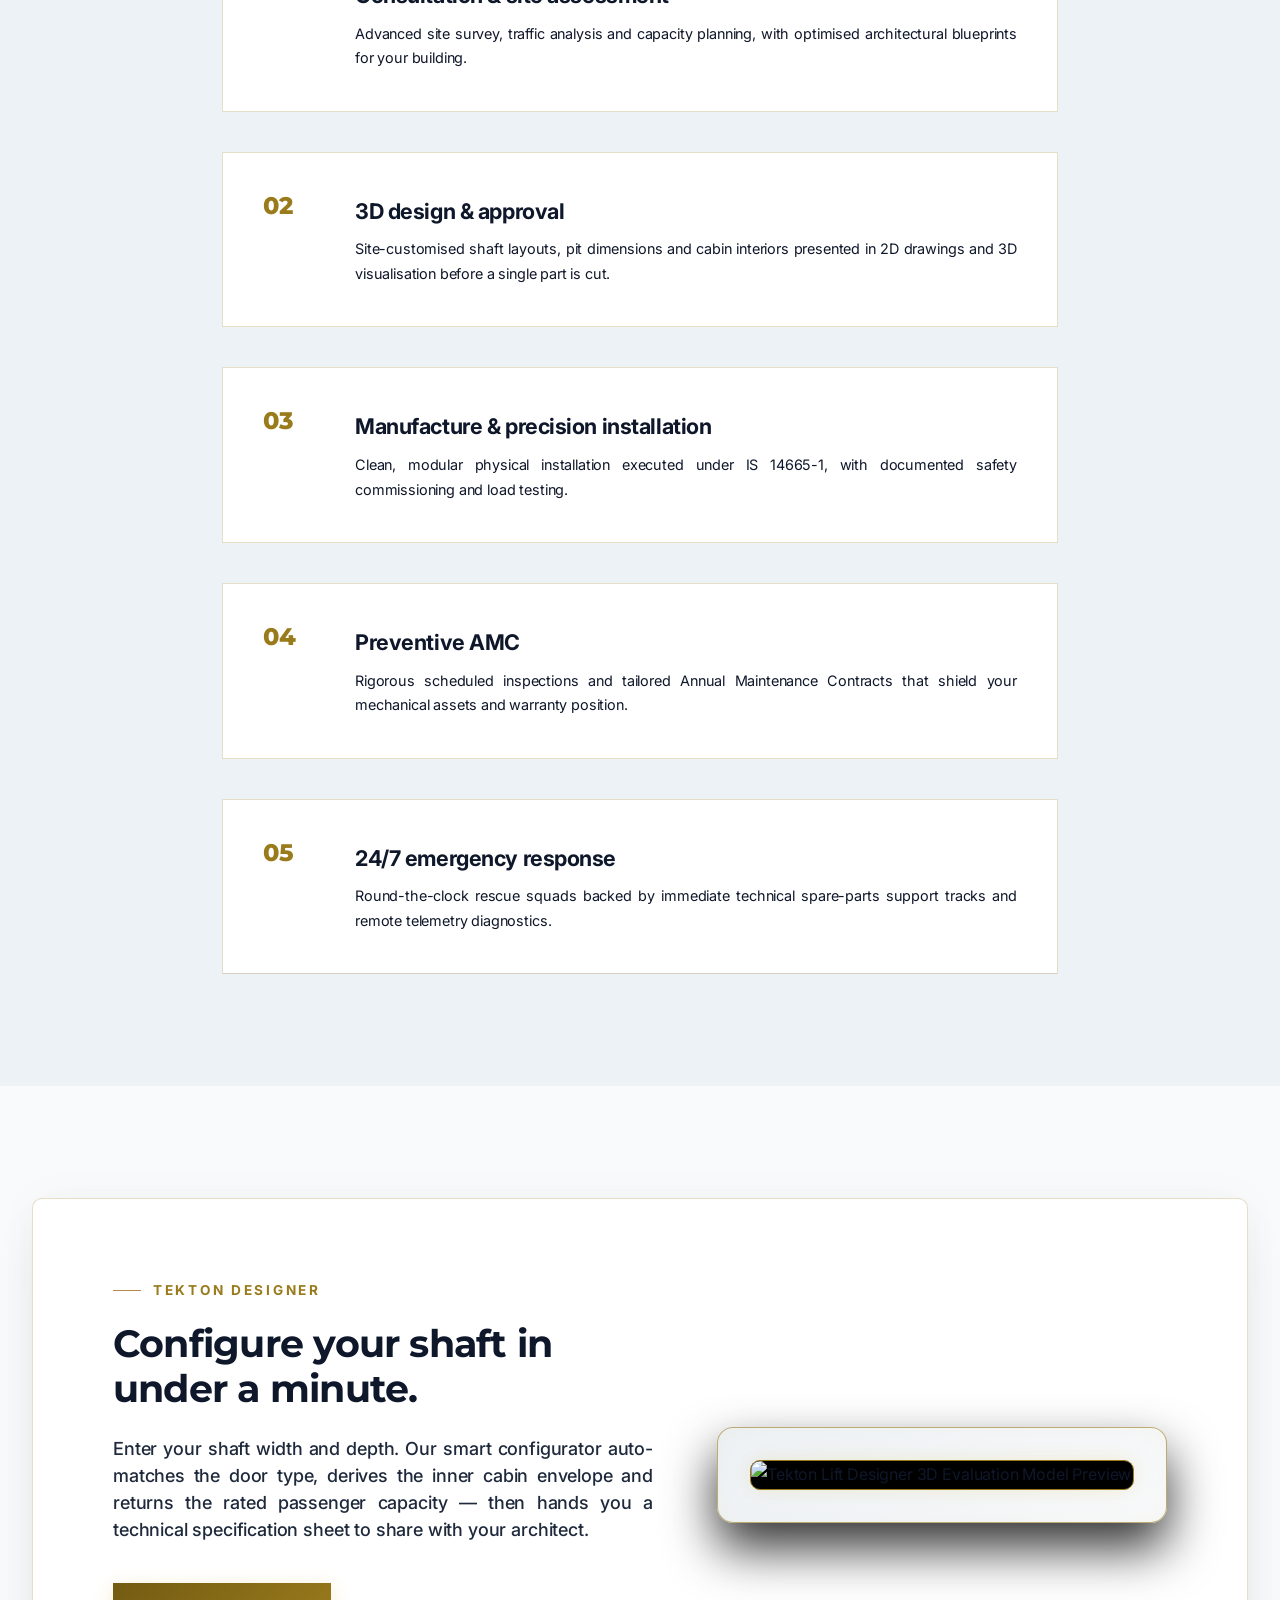
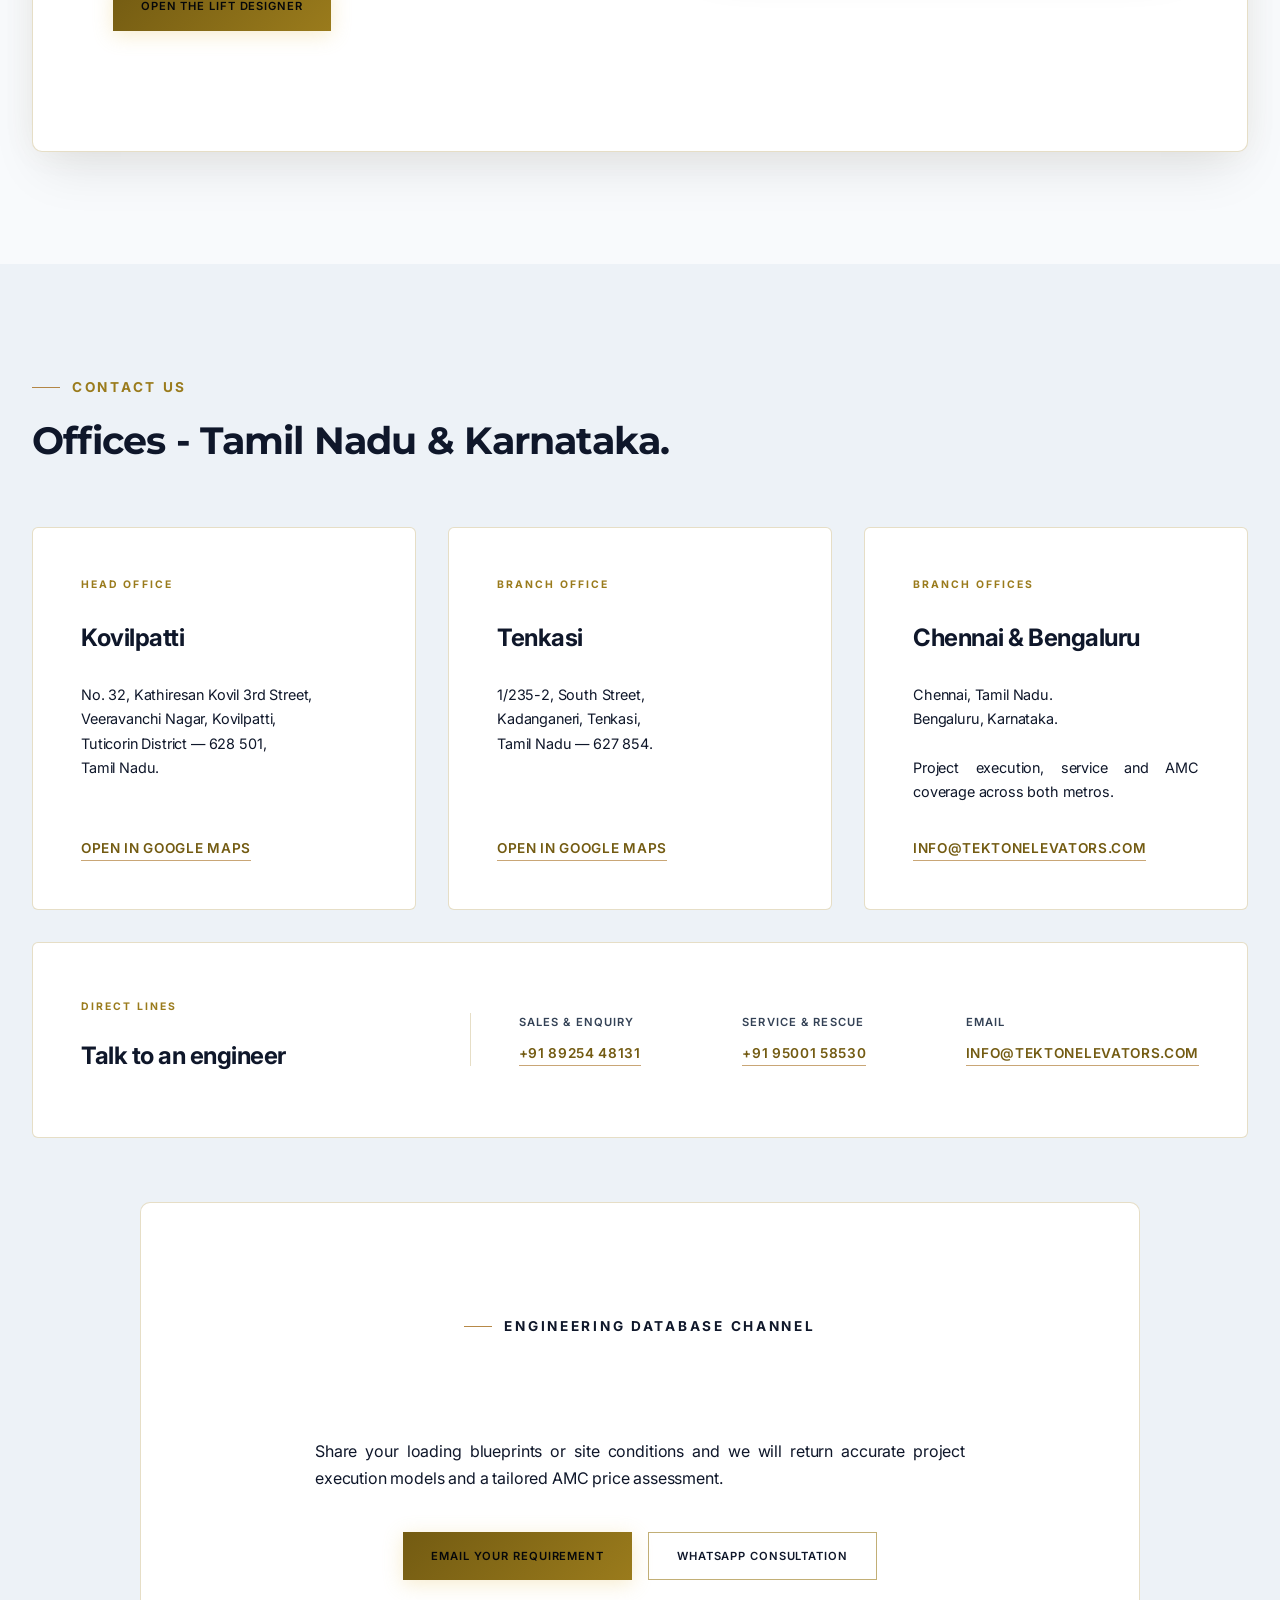
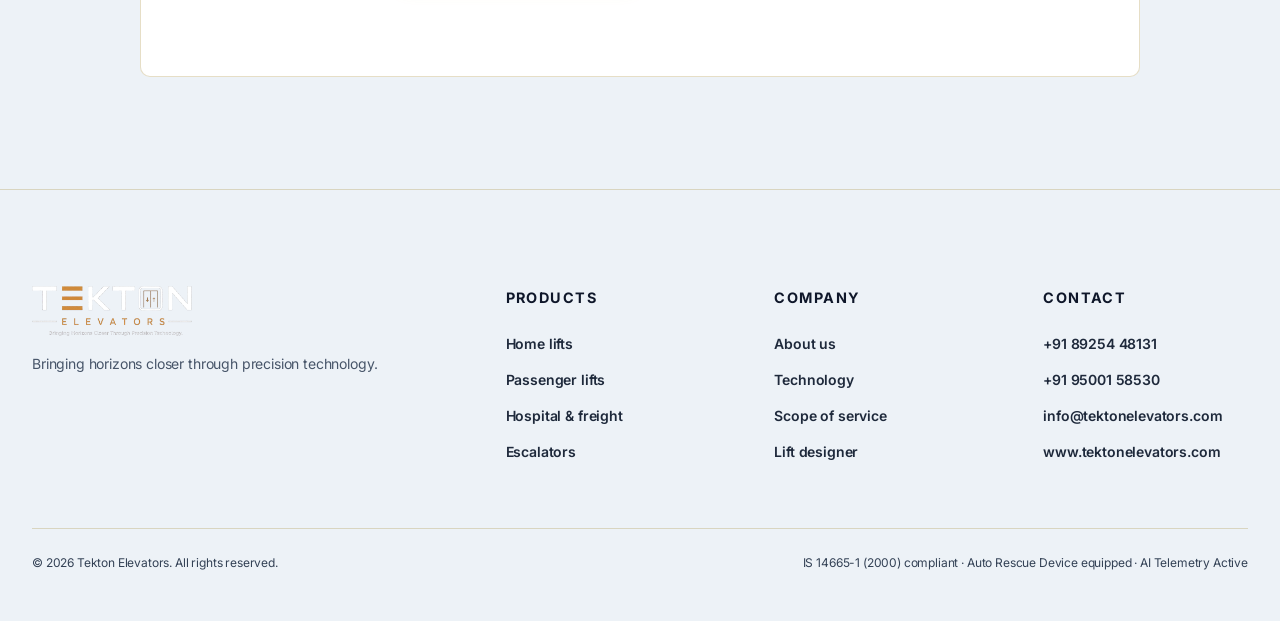
==== commit 6e8b90a6: "Update index.html" ====
--- a/index.html
+++ b/index.html
@@ -1189,8 +1189,8 @@
 <header class="header" id="header">
   <div class="wrap">
     <a class="logo" href="#top" aria-label="Tekton Elevators home">
-      <img class="logo__img logo__light" src="./logo-full-light.png" alt="Tekton Elevators" width="900" height="207">
-      <img class="logo__img logo__dark" src="./logo-full-light.png" alt="Tekton Elevators" width="900" height="207">
+      <img class="logo__img logo__light" src="logo-lock.png" alt="Tekton Elevators" width="900" height="207">
+      <img class="logo__img logo__dark" src="logo-lock.png" alt="Tekton Elevators" width="900" height="207">
     </a>
 
     <div class="nav-overlay" id="navOverlay"></div>
@@ -1279,7 +1279,7 @@
           </ul>
         </div>
         <figure class="split__media split__media--framed reveal">
-          <img src="./assets/tech-traction.webp" alt="Close-up of a gearless permanent-magnet traction machine with steel ropes inside a machine-room-less shaft head" width="1536" height="1024" loading="lazy">
+          <img src="tech-traction.webp" alt="Close-up of a gearless permanent-magnet traction machine with steel ropes inside a machine-room-less shaft head" width="1536" height="1024" loading="lazy">
         </figure>
       </div>
 
@@ -1315,7 +1315,7 @@
 
       <div class="cards">
         <article class="card reveal">
-          <div class="card__img"><img src="./assets/prod-home-lift.webp" alt="Champagne gold glass home lift installed in a modern villa interior" width="1024" height="1536" loading="lazy"></div>
+          <div class="card__img"><img src="prod-home-lift.webp" alt="Champagne gold glass home lift installed in a modern villa interior" width="1024" height="1536" loading="lazy"></div>
           <div class="card__body">
             <h3 class="h-card">Residential & luxury home lifts</h3>
             <p>Compact, gearless, machine room-less (MRL) elevators with panoramic glass cabins, designed for modern homes, villas and private residences.</p>
@@ -1324,7 +1324,7 @@
         </article>
 
         <article class="card reveal">
-          <div class="card__img"><img src="./assets/prod-commercial.webp" alt="Bank of navy and stainless steel commercial passenger elevator doors in a corporate lobby" width="1536" height="1024" loading="lazy"></div>
+          <div class="card__img"><img src="prod-commercial.webp" alt="Bank of navy and stainless steel commercial passenger elevator doors in a corporate lobby" width="1536" height="1024" loading="lazy"></div>
           <div class="card__body">
             <h3 class="h-card">Commercial passenger lifts</h3>
             <p>High-speed, high-capacity passenger elevators with smart VVVF energy-saving drives and AI-driven destination dispatching that minimises peak-hour wait times.</p>
@@ -1333,7 +1333,7 @@
         </article>
 
         <article class="card reveal">
-          <div class="card__img"><img src="./assets/prod-freight.webp" alt="Wide stainless steel hospital bed lift with open doors in a clean hospital corridor" width="1536" height="1024" loading="lazy"></div>
+          <div class="card__img"><img src="prod-freight.webp" alt="Wide stainless steel hospital bed lift with open doors in a clean hospital corridor" width="1536" height="1024" loading="lazy"></div>
           <div class="card__body">
             <h3 class="h-card">Hospital & heavy-duty freight lifts</h3>
             <p>Rugged material and goods elevators engineered specifically for factories, warehouses and hospital stretcher transport under continuous duty cycles.</p>
@@ -1342,7 +1342,7 @@
         </article>
 
         <article class="card reveal">
-          <div class="card__img"><img src="./assets/prod-escalator.webp" alt="Pair of modern escalators with gold LED skirt lighting in a premium mall atrium" width="1536" height="1024" loading="lazy"></div>
+          <div class="card__img"><img src="prod-escalator.webp" alt="Pair of modern escalators with gold LED skirt lighting in a premium mall atrium" width="1536" height="1024" loading="lazy"></div>
           <div class="card__body">
             <h3 class="h-card">Escalators & moving walkways</h3>
             <p>Heavy-duty, high-efficiency escalators and moving ramps engineered for continuous mobility in malls, airports and public transport hubs.</p>
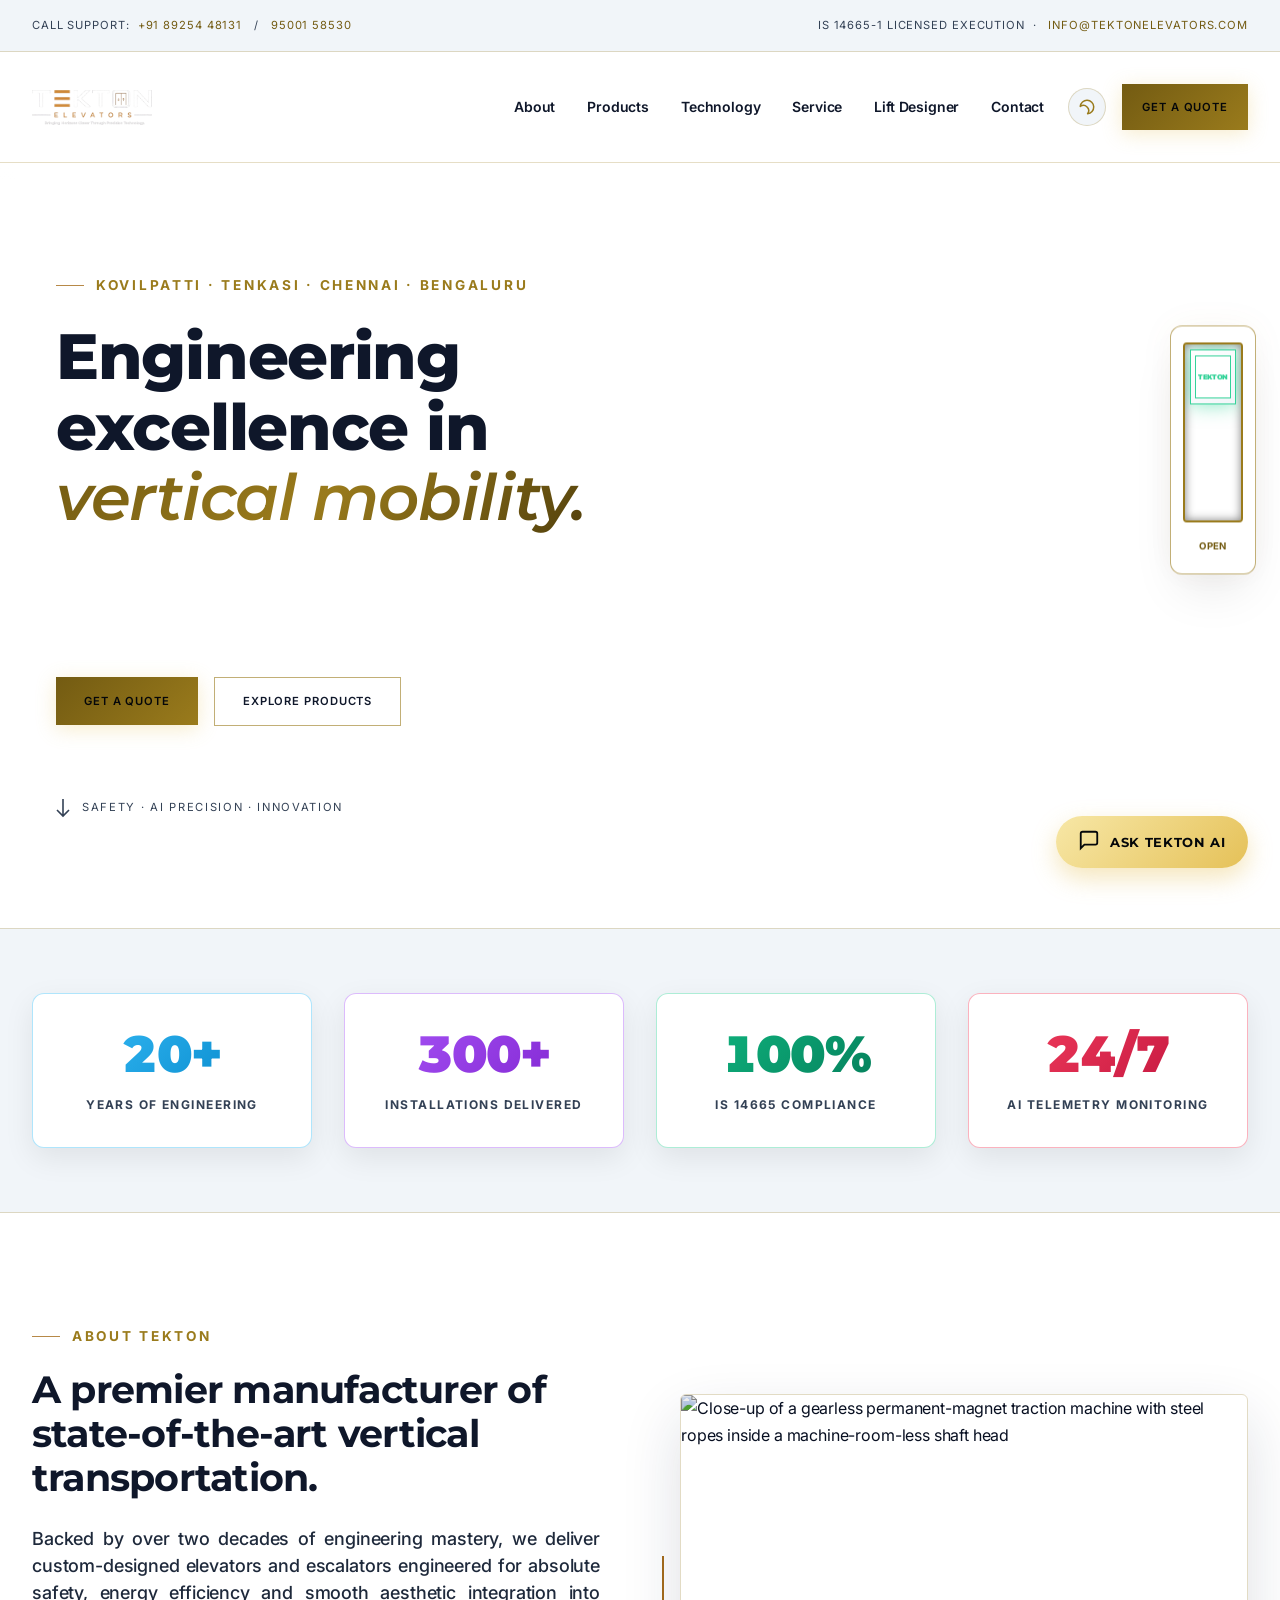
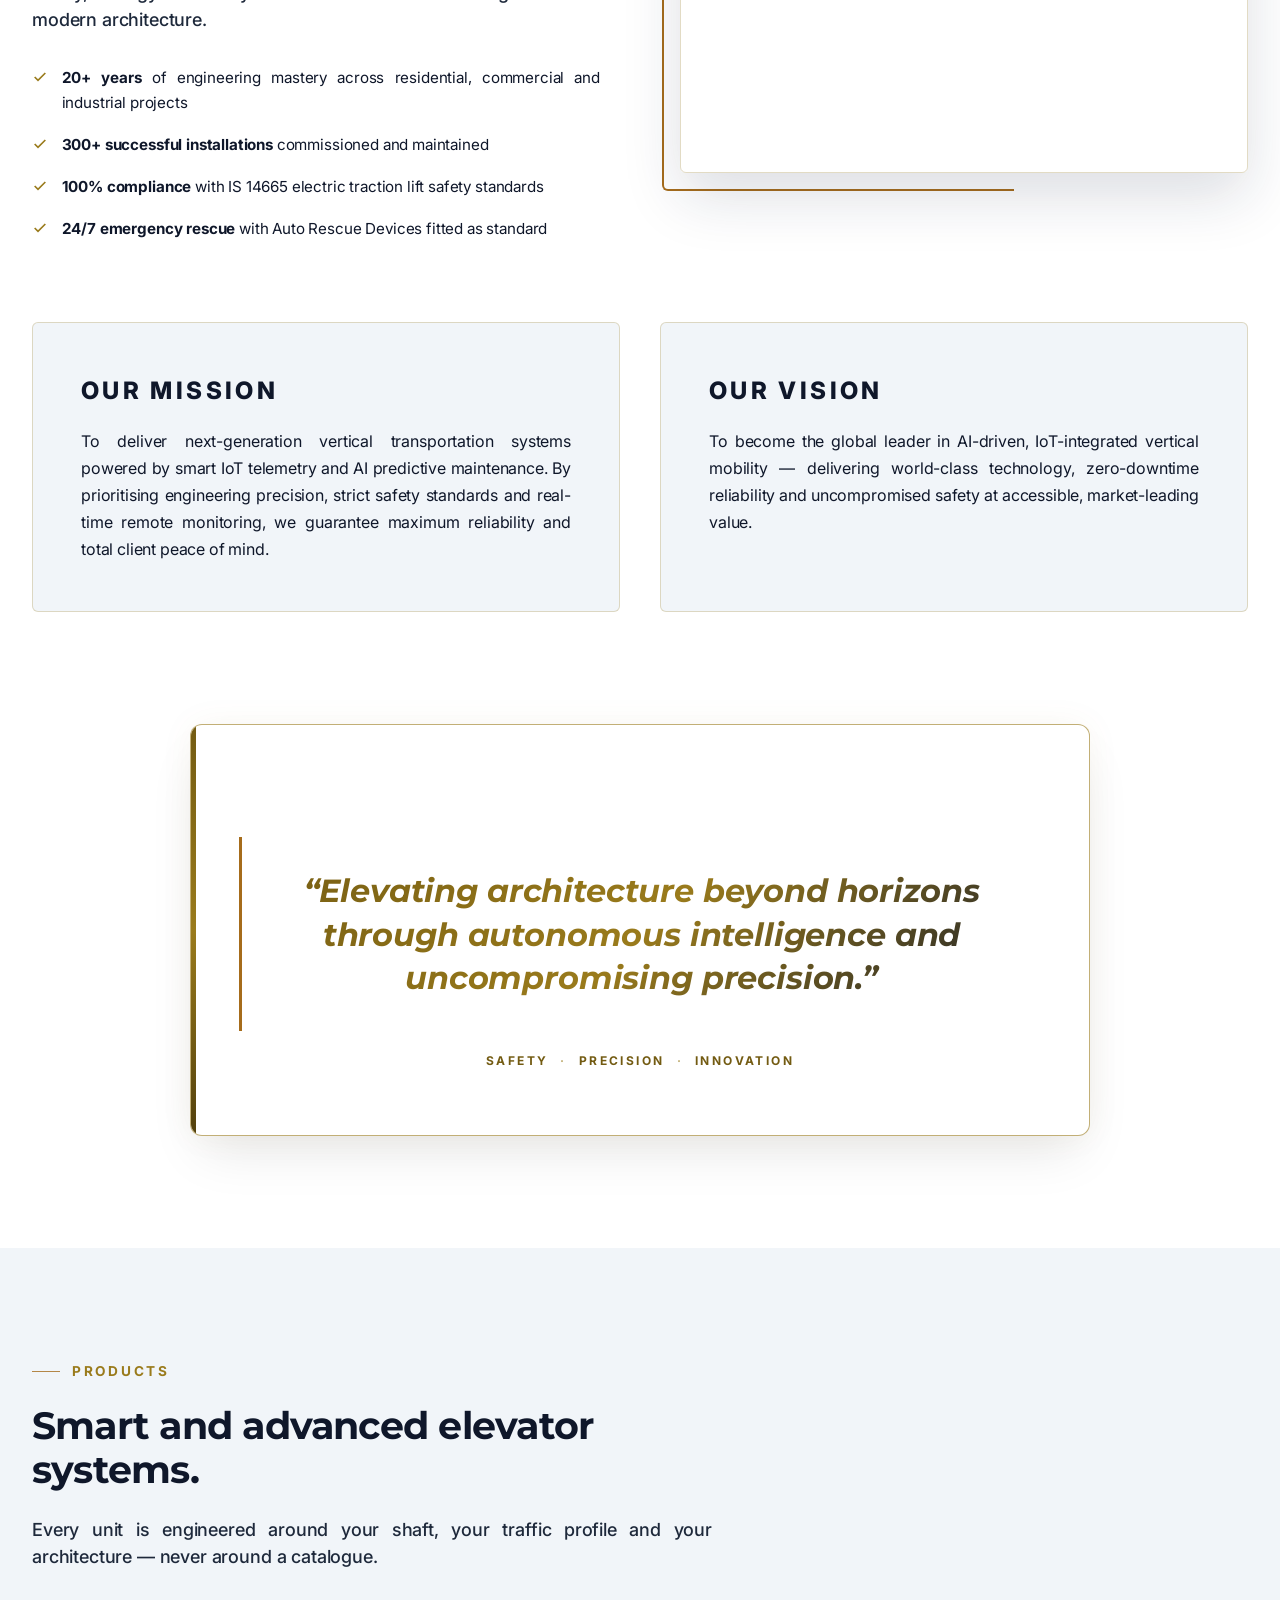
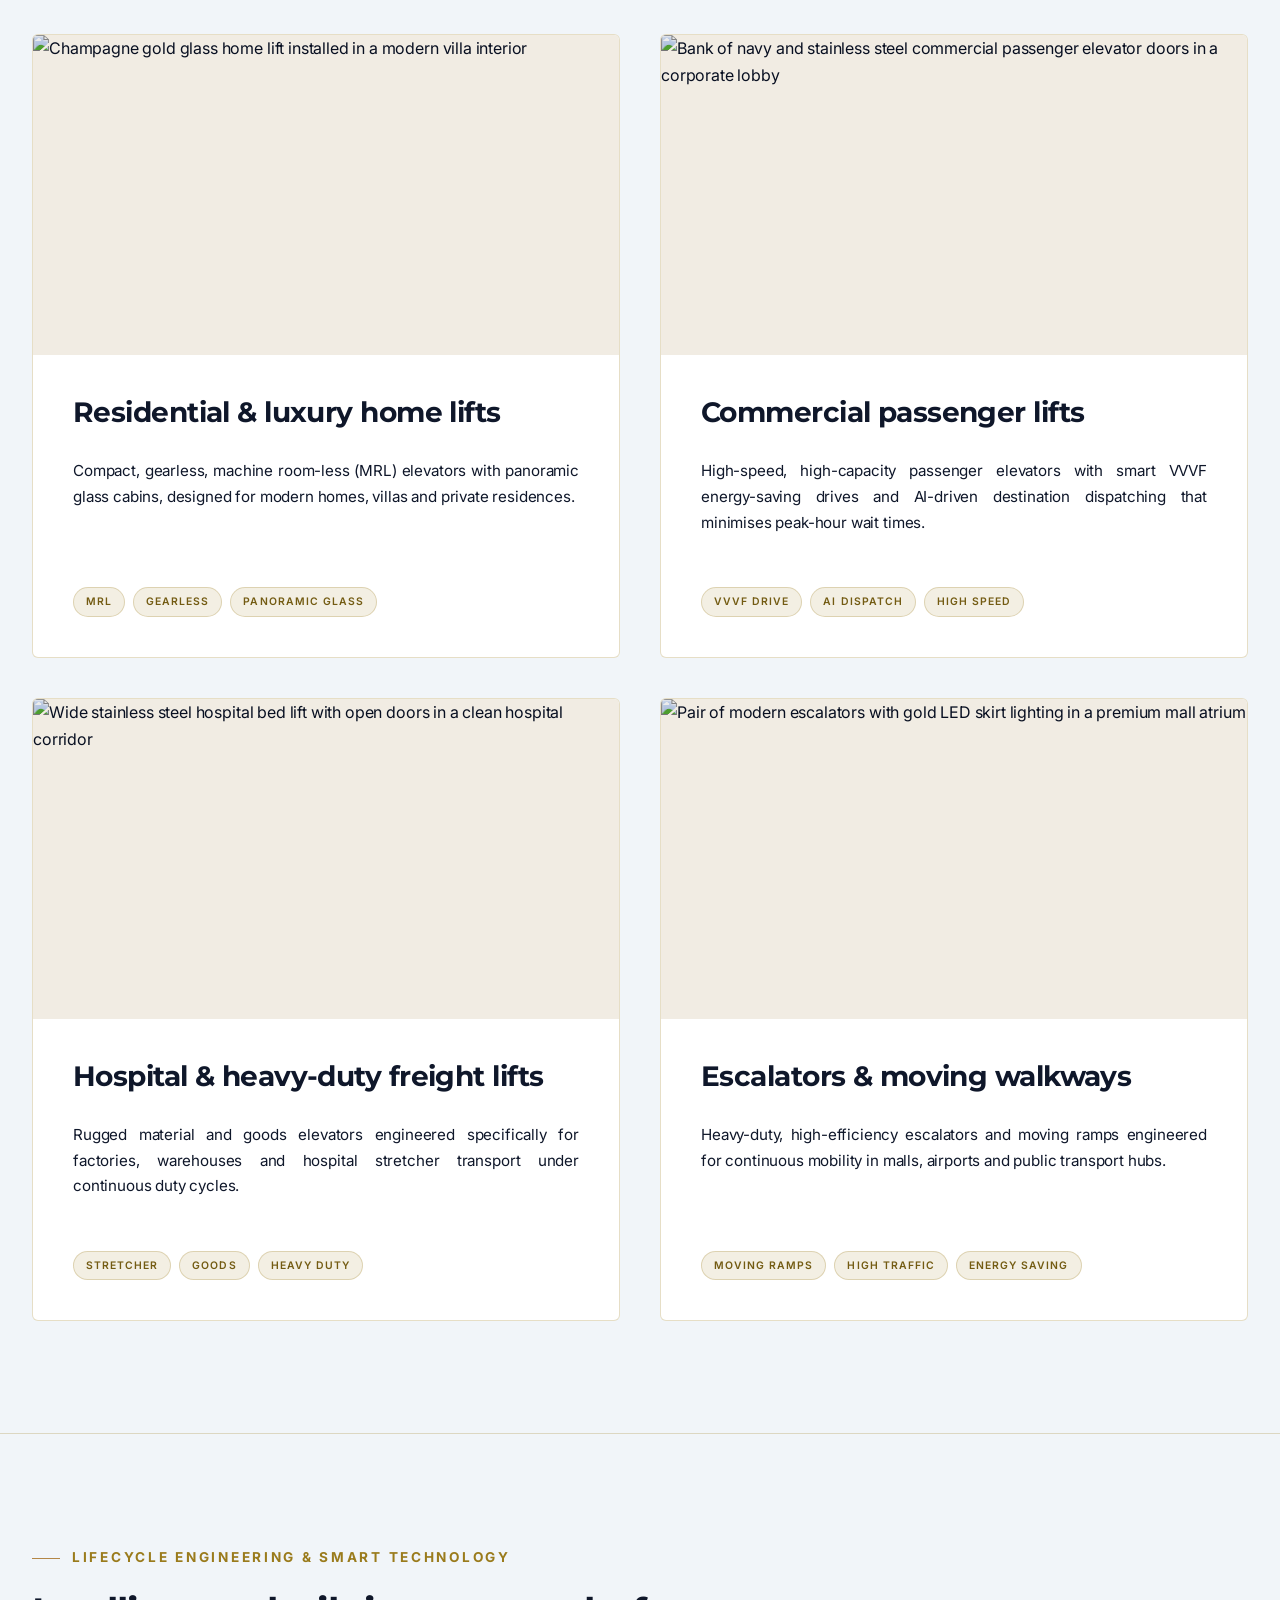
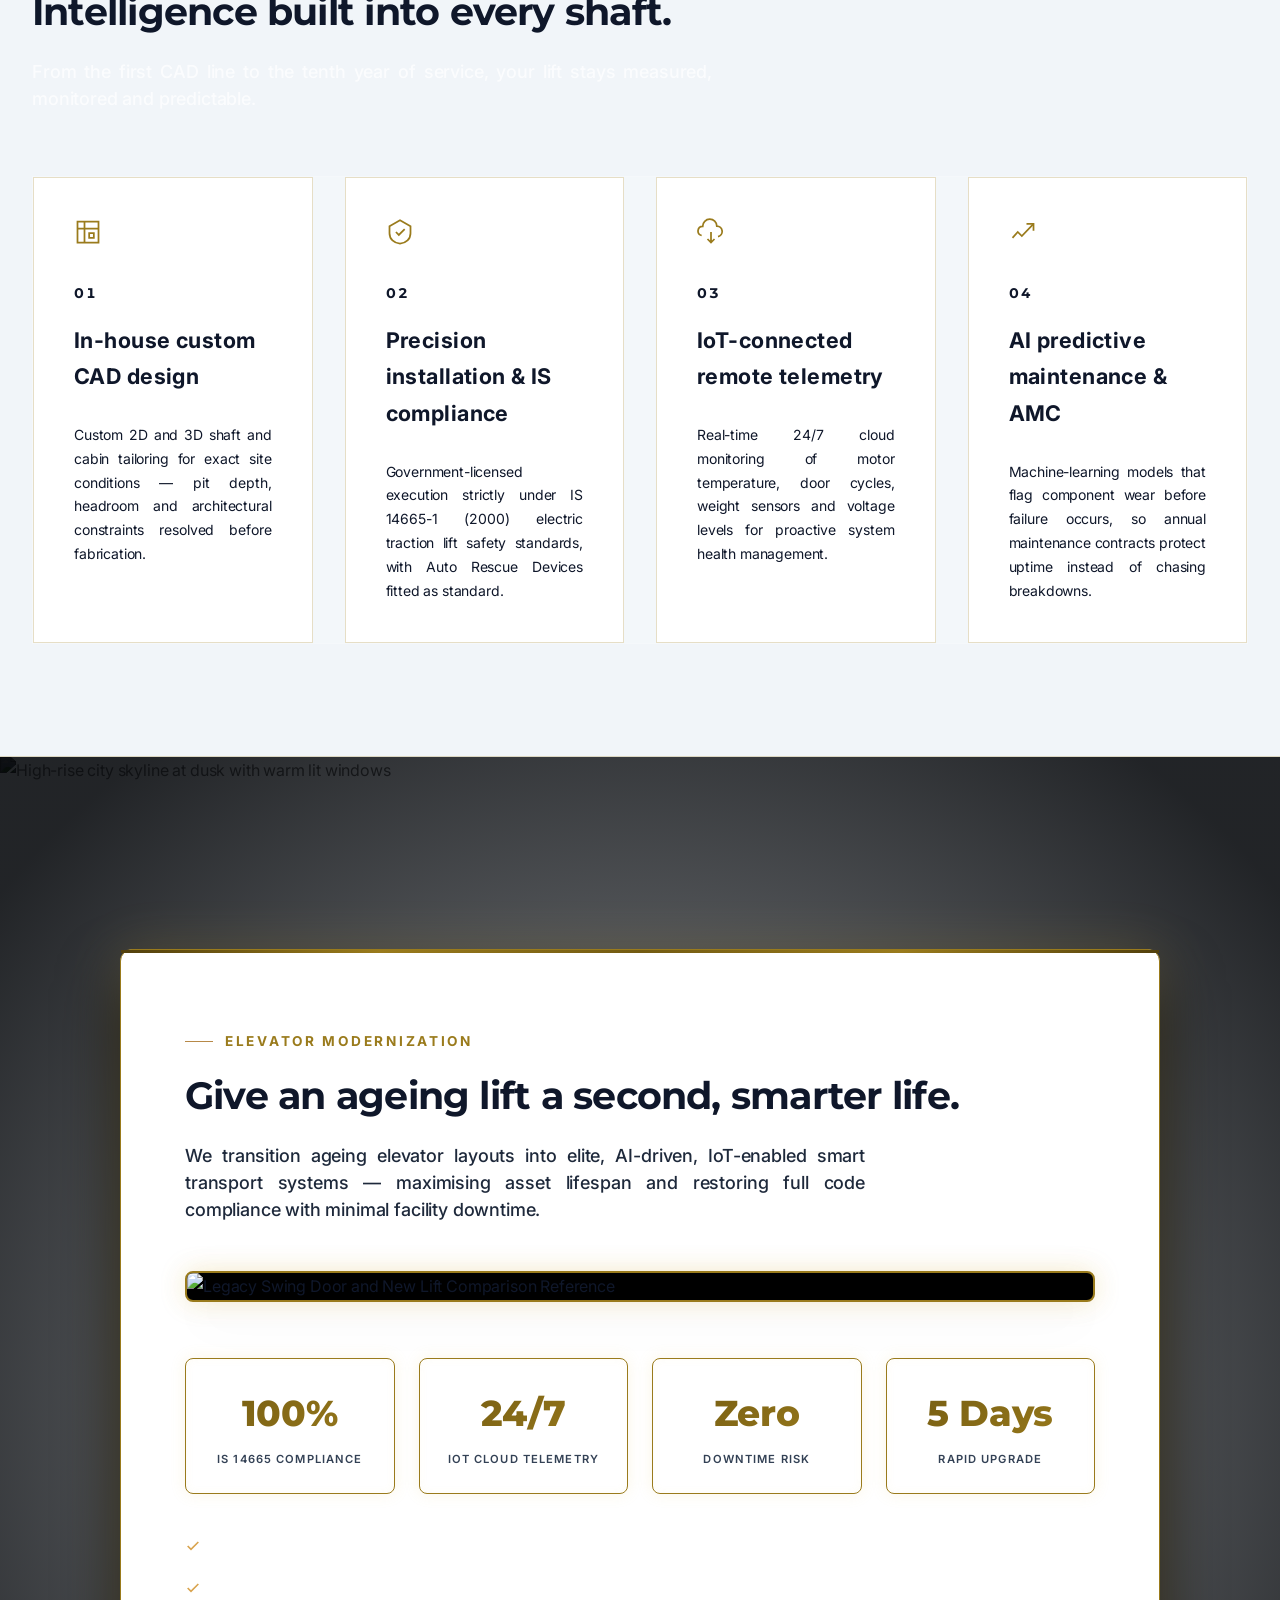
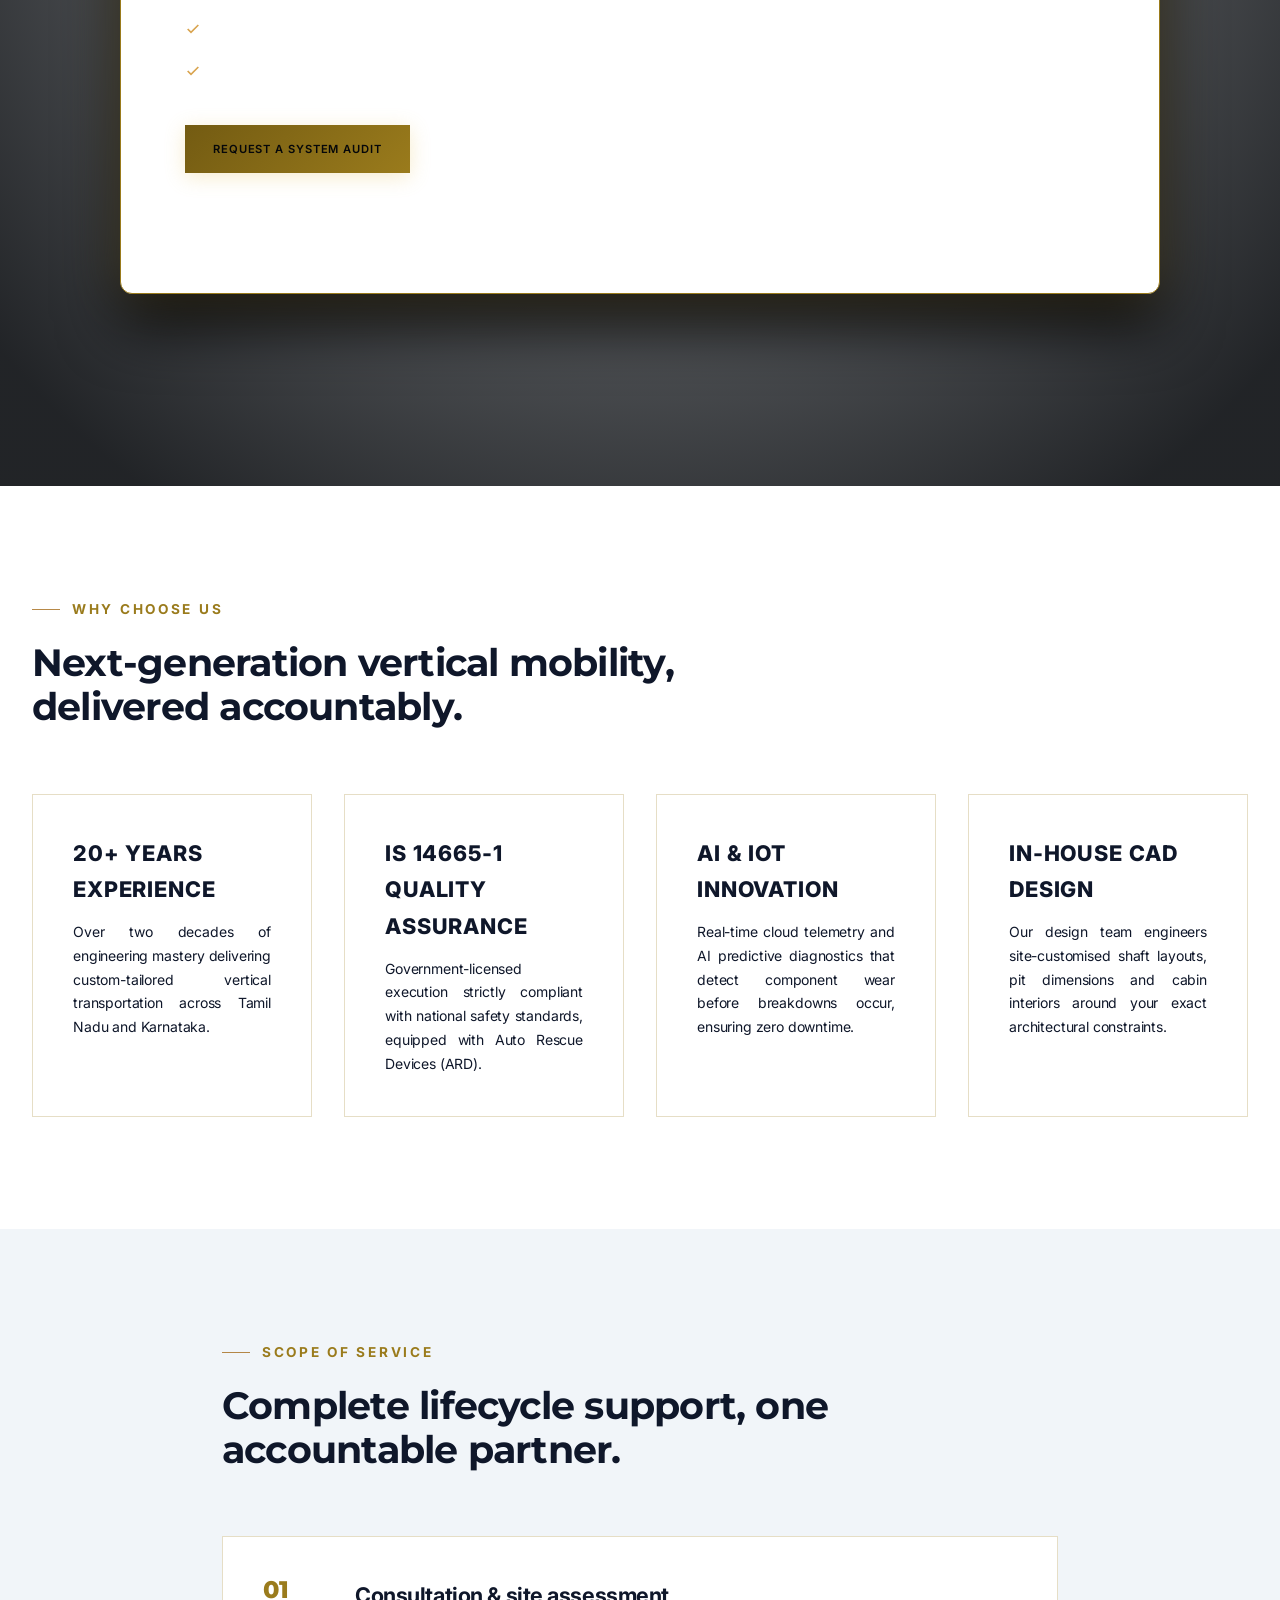
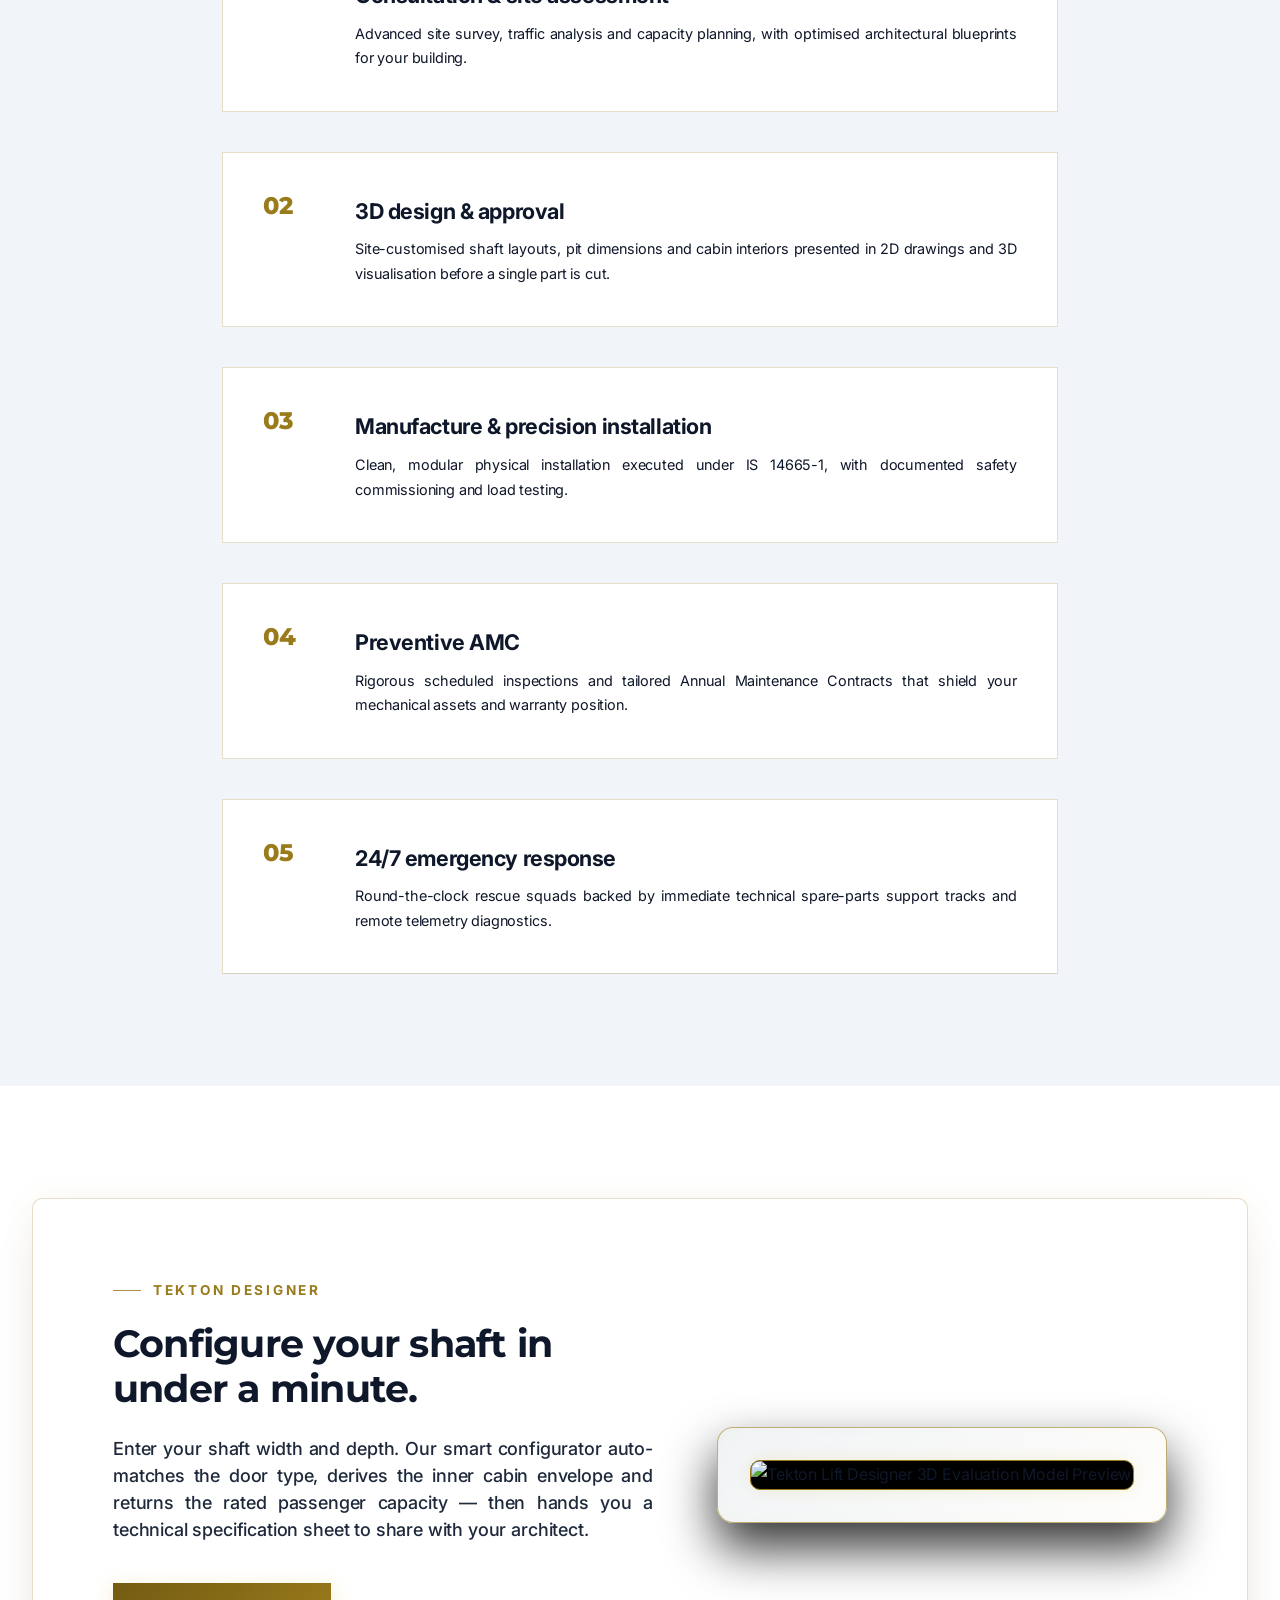
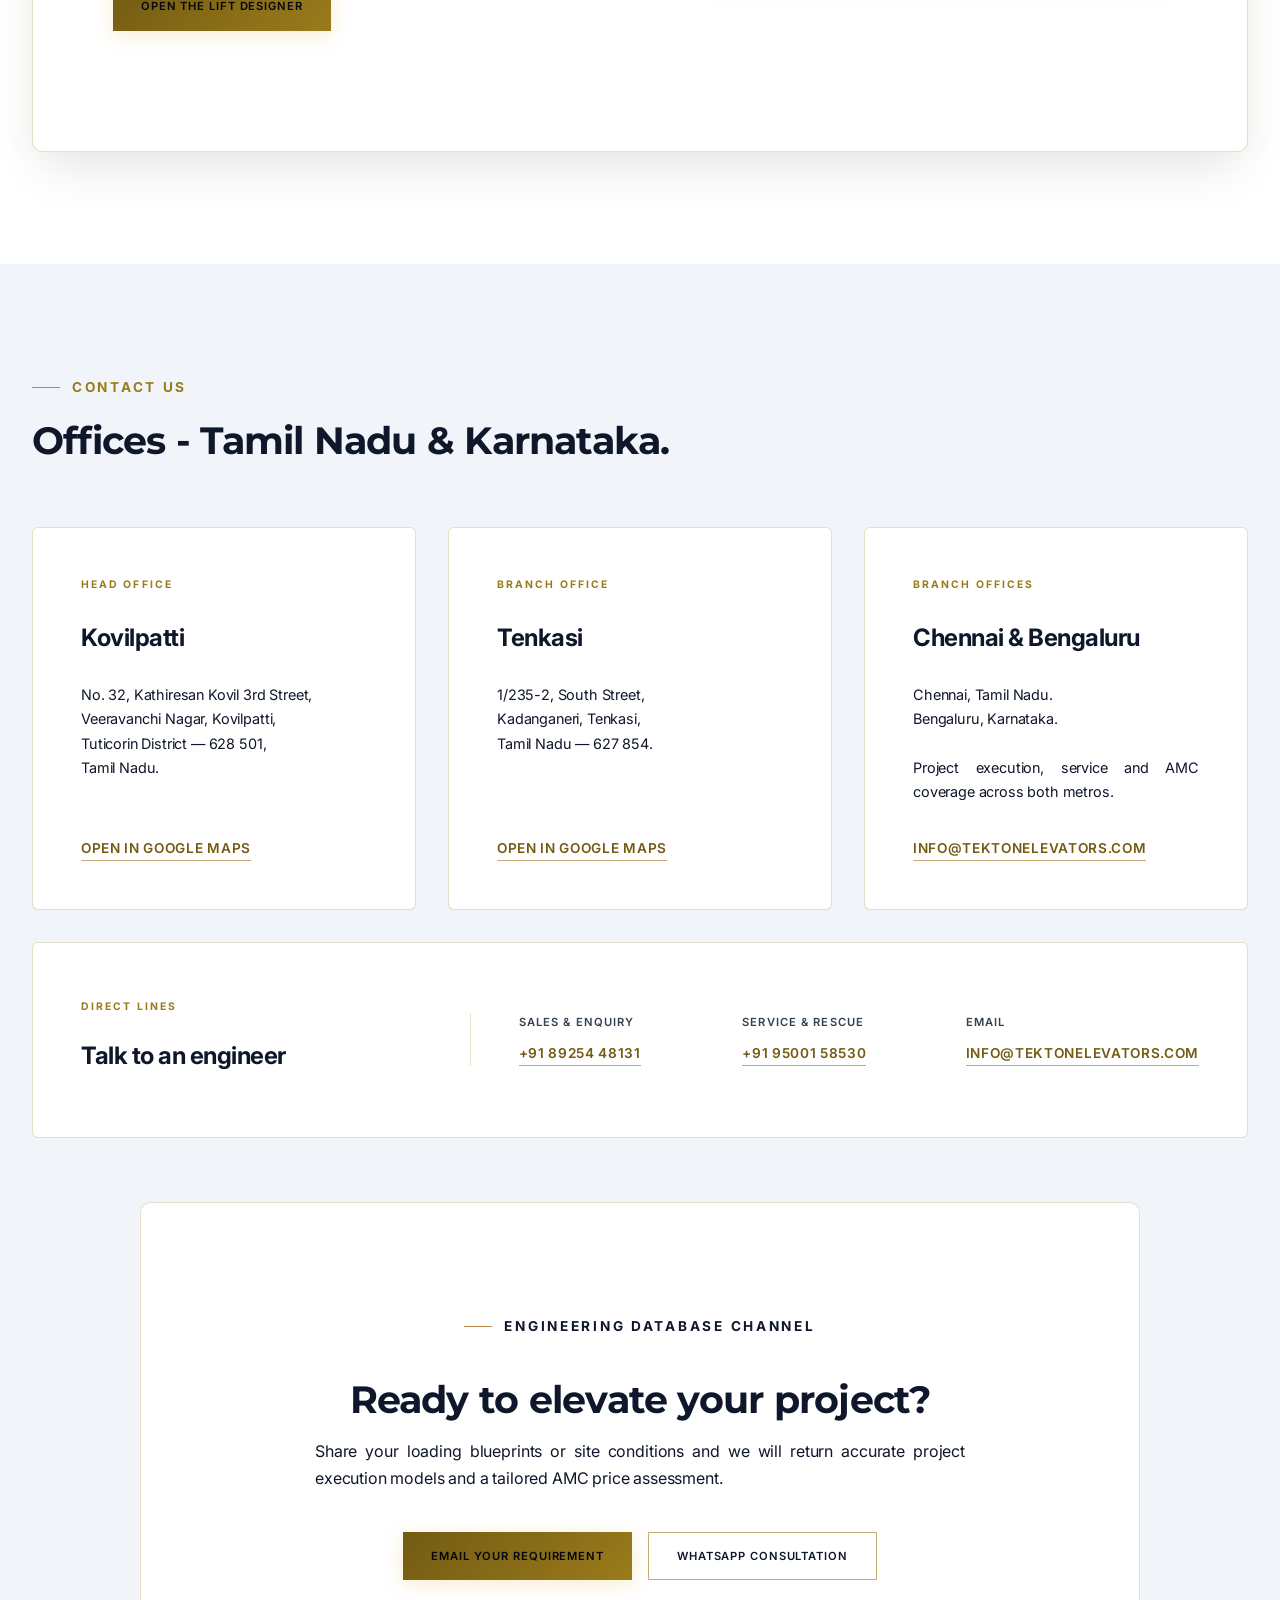
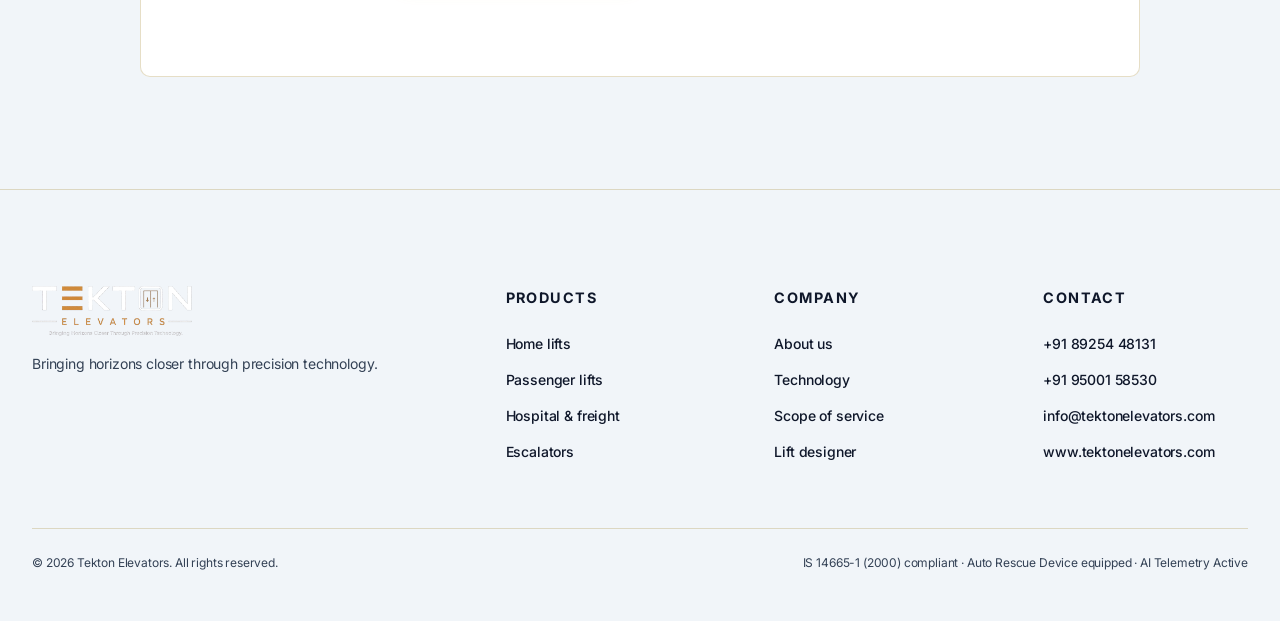
==== commit 29becd29: "Update index.html" ====
--- a/index.html
+++ b/index.html
@@ -132,7 +132,7 @@
 <link href="https://fonts.googleapis.com/css2?family=Montserrat:ital,wght@0,600;0,700;0,800;0,900;1,600;1,700&family=Inter:wght@400;500;600;700;800&display=swap" rel="stylesheet">
 <style>
   /* ==========================================================================
-     TEKTON ELEVATORS — ULTIMATE LUXURY DESIGN SYSTEM (FIXED & VISIBLE)
+     TEKTON ELEVATORS — ULTIMATE LUXURY DESIGN SYSTEM
      ========================================================================== */
   :root[data-theme="dark"] {
     --bg-primary: #05070A;
@@ -156,16 +156,16 @@
   }
 
   :root[data-theme="light"] {
-    --bg-primary: #F8FAFC;
-    --bg-secondary: #EDF2F7;
+    --bg-primary: #FFFFFF;
+    --bg-secondary: #F1F5F9;
     --bg-surface: #FFFFFF;
     --bg-surface-hover: #E2E8F0;
     --gold-primary: #9A7B1C;
     --gold-light: #735B12;
     --gold-dark: #52400C;
     --gold-muted: rgba(154, 123, 28, 0.12);
-    --text-main: #0F172A; /* High-contrast dark text for light mode */
-    --text-muted: #334155; /* High-contrast secondary text for light mode */
+    --text-main: #0F172A;
+    --text-muted: #334155;
     --hero-heading: #0F172A;
     --hero-lede: #1E293B;
     --border-subtle: rgba(154, 123, 28, 0.25);
@@ -207,7 +207,7 @@
     font-family: 'Montserrat', sans-serif;
     font-weight: 700;
     letter-spacing: -0.02em;
-    color: var(--hero-heading);
+    color: var(--hero-heading) !important;
     transition: color 0.4s ease;
   }
 
@@ -240,33 +240,33 @@
     backdrop-filter: blur(10px);
   }
 
-  /* Mobile and Tablet Elevator Motion Bar */
+  /* Mobile Lift Widget Positioned Above AI Assistant */
   .mobile-lift-bar {
     display: none;
     position: fixed;
-    bottom: 15px;
-    left: 15px;
-    z-index: 9999;
+    bottom: 80px;
+    right: 1.5rem;
+    z-index: 999;
     background: var(--bg-surface);
     border: 1.5px solid var(--gold-primary);
-    border-radius: 25px;
-    padding: 6px 14px;
+    border-radius: 20px;
+    padding: 6px 12px;
     box-shadow: var(--shadow-luxury);
   }
   .mobile-lift-track {
-    width: 120px;
-    height: 12px;
+    width: 100px;
+    height: 10px;
     background: var(--bg-secondary);
-    border-radius: 6px;
+    border-radius: 5px;
     position: relative;
     border: 1px solid var(--border-subtle);
     overflow: hidden;
   }
   .mobile-lift-cabin-indicator {
-    width: 24px;
+    width: 20px;
     height: 100%;
     background: var(--gold-primary);
-    border-radius: 4px;
+    border-radius: 3px;
     position: absolute;
     left: 0;
     top: 0;
@@ -404,7 +404,7 @@
     .topbar__hide { display: none; }
   }
 
-  /* Header Overrides */
+  /* Header */
   .header {
     position: sticky;
     top: 0;
@@ -442,13 +442,6 @@
   }
   .nav a:hover { color: var(--gold-light) !important; }
   .nav a:hover::after { width: 100%; }
-
-  :root[data-theme="light"] .nav a {
-    color: #0F172A !important;
-  }
-  :root[data-theme="light"] .nav a:hover {
-    color: #9A7B1C !important;
-  }
 
   .header__actions { display: flex; align-items: center; gap: 1rem; }
   
@@ -499,24 +492,6 @@
   .footer ul { display: flex; flex-direction: column; gap: 0.65rem; }
   .footer a { font-size: 0.875rem; color: var(--text-main) !important; font-weight: 500; text-decoration: none; transition: color 0.3s; }
   .footer a:hover { color: var(--gold-primary) !important; text-decoration: underline; text-underline-offset: 4px; }
-  
-  :root[data-theme="light"] .footer {
-    background: #EDF2F7;
-    color: #0F172A;
-  }
-  :root[data-theme="light"] .footer h4 {
-    color: #0F172A !important;
-  }
-  :root[data-theme="light"] .footer a {
-    color: #1E293B !important;
-    font-weight: 600;
-  }
-  :root[data-theme="light"] .footer a:hover {
-    color: #9A7B1C !important;
-  }
-  :root[data-theme="light"] .footer__tagline {
-    color: #475569;
-  }
 
   .footer__bottom { 
     border-top: 1px solid var(--border-subtle); 
@@ -611,8 +586,8 @@
     content: '';
     position: absolute;
     inset: 0;
-    background: radial-gradient(circle at center, rgba(248, 250, 252, 0.8) 0%, rgba(248, 250, 252, 0.94) 85%, var(--bg-primary) 100%),
-                linear-gradient(180deg, rgba(248, 250, 252, 0.85) 0%, transparent 40%, var(--bg-primary) 100%);
+    background: radial-gradient(circle at center, rgba(255, 255, 255, 0.85) 0%, rgba(255, 255, 255, 0.95) 85%, var(--bg-primary) 100%),
+                linear-gradient(180deg, rgba(255, 255, 255, 0.9) 0%, transparent 40%, var(--bg-primary) 100%);
   }
 
   .hero__inner { max-width: 800px; margin-left: max(1.5rem, calc((100vw - 1320px) / 2)); z-index: 1; padding-right: 1.5rem; }
@@ -622,7 +597,6 @@
     line-height: 1.1;
     font-weight: 800;
     margin-bottom: 1.25rem;
-    color: var(--hero-heading);
   }
   .gold-italic {
     font-style: italic;
@@ -694,11 +668,6 @@
   .stat-item:nth-child(3) .stat__num { background-image: linear-gradient(135deg, #10B981 0%, #047857 100%); }
   .stat-item:nth-child(4) .stat__num { background-image: linear-gradient(135deg, #F43F5E 0%, #BE123C 100%); }
 
-  :root[data-theme="dark"] .stat-item:nth-child(1) .stat__num { background-image: linear-gradient(135deg, #7DD3FC 0%, #38BDF8 100%); }
-  :root[data-theme="dark"] .stat-item:nth-child(2) .stat__num { background-image: linear-gradient(135deg, #D8B4FE 0%, #A855F7 100%); }
-  :root[data-theme="dark"] .stat-item:nth-child(3) .stat__num { background-image: linear-gradient(135deg, #6EE7B7 0%, #34D399 100%); }
-  :root[data-theme="dark"] .stat-item:nth-child(4) .stat__num { background-image: linear-gradient(135deg, #FDA4AF 0%, #F43F5E 100%); }
-
   .stat__label { font-size: 0.75rem; text-transform: uppercase; letter-spacing: 0.12em; color: var(--stat-text); font-weight: 700; }
 
   /* Sections Layout */
@@ -710,7 +679,7 @@
 
   .sec-head { max-width: 700px; margin-bottom: 3rem; }
   @media(min-width: 768px) { .sec-head { margin-bottom: 4rem; } }
-  .h-sec { font-size: clamp(1.85rem, 3vw, 3rem); line-height: 1.15; font-weight: 700; margin-top: 0.5rem; color: var(--hero-heading); }
+  .h-sec { font-size: clamp(1.85rem, 3vw, 3rem); line-height: 1.15; font-weight: 700; margin-top: 0.5rem; }
 
   .split { display: grid; grid-template-columns: 1fr; gap: 3rem; align-items: center; }
   @media(min-width: 1024px) { .split { grid-template-columns: 1fr 1fr; gap: 5rem; } }
@@ -1078,7 +1047,7 @@
   .cta-final p { max-width: 650px; margin: 1rem auto 2.5rem auto; color: var(--text-main); text-align: justify; text-justify: inter-word; }
   .cta-final .row { display: flex; flex-wrap: wrap; justify-content: center; gap: 1rem; }
 
-  /* AI Assistant Chat Trigger Button */
+  /* AI Assistant Button */
   .float-ai-chat {
     position: fixed;
     bottom: 1.5rem; right: 1.5rem;
@@ -1101,7 +1070,7 @@
   }
   .float-ai-chat:hover { transform: scale(1.05); box-shadow: var(--glow-gold); }
 
-  /* Mobile Navigation Drawer Overlay & Styles */
+  /* Mobile Navigation Drawer */
   @media(max-width: 1023px) {
     .icon-btn.nav-toggle { display: block; }
     
@@ -1171,7 +1140,7 @@
   <span class="global-lift-label" id="globalLiftStatus">Moving</span>
 </aside>
 
-<!-- Mobile/Tablet Elevator Motion Bar -->
+<!-- Mobile Lift Widget Above AI Button -->
 <div class="mobile-lift-bar" id="mobileLiftBar">
   <span style="font-size: 0.65rem; font-weight: 800; color: var(--gold-primary);">LIFT</span>
   <div class="mobile-lift-track">
@@ -1189,8 +1158,8 @@
 <header class="header" id="header">
   <div class="wrap">
     <a class="logo" href="#top" aria-label="Tekton Elevators home">
-      <img class="logo__img logo__light" src="logo-lock.png" alt="Tekton Elevators" width="900" height="207">
-      <img class="logo__img logo__dark" src="logo-lock.png" alt="Tekton Elevators" width="900" height="207">
+      <img class="logo__img logo__light" src="./logo-full-light.png" alt="Tekton Elevators" width="900" height="207">
+      <img class="logo__img logo__dark" src="./logo-full-light.png" alt="Tekton Elevators" width="900" height="207">
     </a>
 
     <div class="nav-overlay" id="navOverlay"></div>
@@ -1279,7 +1248,7 @@
           </ul>
         </div>
         <figure class="split__media split__media--framed reveal">
-          <img src="tech-traction.webp" alt="Close-up of a gearless permanent-magnet traction machine with steel ropes inside a machine-room-less shaft head" width="1536" height="1024" loading="lazy">
+          <img src="./assets/tech-traction.webp" alt="Close-up of a gearless permanent-magnet traction machine with steel ropes inside a machine-room-less shaft head" width="1536" height="1024" loading="lazy">
         </figure>
       </div>
 
@@ -1315,7 +1284,7 @@
 
       <div class="cards">
         <article class="card reveal">
-          <div class="card__img"><img src="prod-home-lift.webp" alt="Champagne gold glass home lift installed in a modern villa interior" width="1024" height="1536" loading="lazy"></div>
+          <div class="card__img"><img src="./assets/prod-home-lift.webp" alt="Champagne gold glass home lift installed in a modern villa interior" width="1024" height="1536" loading="lazy"></div>
           <div class="card__body">
             <h3 class="h-card">Residential & luxury home lifts</h3>
             <p>Compact, gearless, machine room-less (MRL) elevators with panoramic glass cabins, designed for modern homes, villas and private residences.</p>
@@ -1324,7 +1293,7 @@
         </article>
 
         <article class="card reveal">
-          <div class="card__img"><img src="prod-commercial.webp" alt="Bank of navy and stainless steel commercial passenger elevator doors in a corporate lobby" width="1536" height="1024" loading="lazy"></div>
+          <div class="card__img"><img src="./assets/prod-commercial.webp" alt="Bank of navy and stainless steel commercial passenger elevator doors in a corporate lobby" width="1536" height="1024" loading="lazy"></div>
           <div class="card__body">
             <h3 class="h-card">Commercial passenger lifts</h3>
             <p>High-speed, high-capacity passenger elevators with smart VVVF energy-saving drives and AI-driven destination dispatching that minimises peak-hour wait times.</p>
@@ -1333,7 +1302,7 @@
         </article>
 
         <article class="card reveal">
-          <div class="card__img"><img src="prod-freight.webp" alt="Wide stainless steel hospital bed lift with open doors in a clean hospital corridor" width="1536" height="1024" loading="lazy"></div>
+          <div class="card__img"><img src="./assets/prod-freight.webp" alt="Wide stainless steel hospital bed lift with open doors in a clean hospital corridor" width="1536" height="1024" loading="lazy"></div>
           <div class="card__body">
             <h3 class="h-card">Hospital & heavy-duty freight lifts</h3>
             <p>Rugged material and goods elevators engineered specifically for factories, warehouses and hospital stretcher transport under continuous duty cycles.</p>
@@ -1342,7 +1311,7 @@
         </article>
 
         <article class="card reveal">
-          <div class="card__img"><img src="prod-escalator.webp" alt="Pair of modern escalators with gold LED skirt lighting in a premium mall atrium" width="1536" height="1024" loading="lazy"></div>
+          <div class="card__img"><img src="./assets/prod-escalator.webp" alt="Pair of modern escalators with gold LED skirt lighting in a premium mall atrium" width="1536" height="1024" loading="lazy"></div>
           <div class="card__body">
             <h3 class="h-card">Escalators & moving walkways</h3>
             <p>Heavy-duty, high-efficiency escalators and moving ramps engineered for continuous mobility in malls, airports and public transport hubs.</p>
@@ -1626,7 +1595,7 @@
     link.addEventListener('click', closeMenu);
   });
 
-  // Fixed Global Lift Model & Mobile Bar Scroll Physics Script
+  // Fixed Global Lift Model Scroll Physics Script
   const globalLiftCabin = document.getElementById('globalLiftCabin');
   const globalLiftStatus = document.getElementById('globalLiftStatus');
   const mobileLiftIndicator = document.getElementById('mobileLiftIndicator');
@@ -1646,15 +1615,15 @@
 
     const scrollFraction = Math.min(Math.max(scrollY / maxScroll, 0), 1);
     
-    // Desktop Lift Movement (Vertical)
+    // Desktop Lift Movement
     const translateY = scrollFraction * 115;
     if (globalLiftCabin) {
       globalLiftCabin.style.transform = `translateY(${translateY}px)`;
     }
 
-    // Mobile & Tablet Lift Movement (Horizontal)
+    // Mobile Lift Movement
     if (mobileLiftIndicator) {
-      const translateX = scrollFraction * 96;
+      const translateX = scrollFraction * 80;
       mobileLiftIndicator.style.transform = `translateX(${translateX}px)`;
     }
     
@@ -1699,7 +1668,6 @@
 
   <!-- Animated Lift Modal Box -->
   <div class="ai-lift-modal" id="aiLiftModal" aria-hidden="true">
-    <!-- Physical Lift Door Animation Frame -->
     <div class="ai-lift-shaft">
       <div class="ai-door-pane ai-door-left" id="aiDoorLeft">
         <div class="door-handle"></div>
@@ -1708,7 +1676,6 @@
         <div class="door-handle"></div>
       </div>
 
-      <!-- Inner Cabin Chat Screen (Behind Doors) -->
       <div class="ai-cabin-interior">
         <header class="ai-chat-header">
           <div class="ai-brand-title">
@@ -1720,7 +1687,6 @@
         </header>
 
         <div class="ai-chat-log" id="aiChatLog">
-          <!-- Initial Welcome Message -->
           <div class="tkmsg tkmsg--bot">
             <div class="tkmsg__body">
               Good day! Welcome to Tekton Elevators!. How may I assist you?
@@ -1728,7 +1694,6 @@
           </div>
         </div>
 
-        <!-- Suggestion Chips -->
         <div class="ai-suggestions" id="aiSuggestions">
           <button type="button" data-query="What is the pit depth required for a 1.0 m/s lift under IS 14665?">Pit Depth (IS 14665)</button>
           <button type="button" data-query="How does the Automatic Rescue Device (ARD) work?">ARD Safety Rules</button>
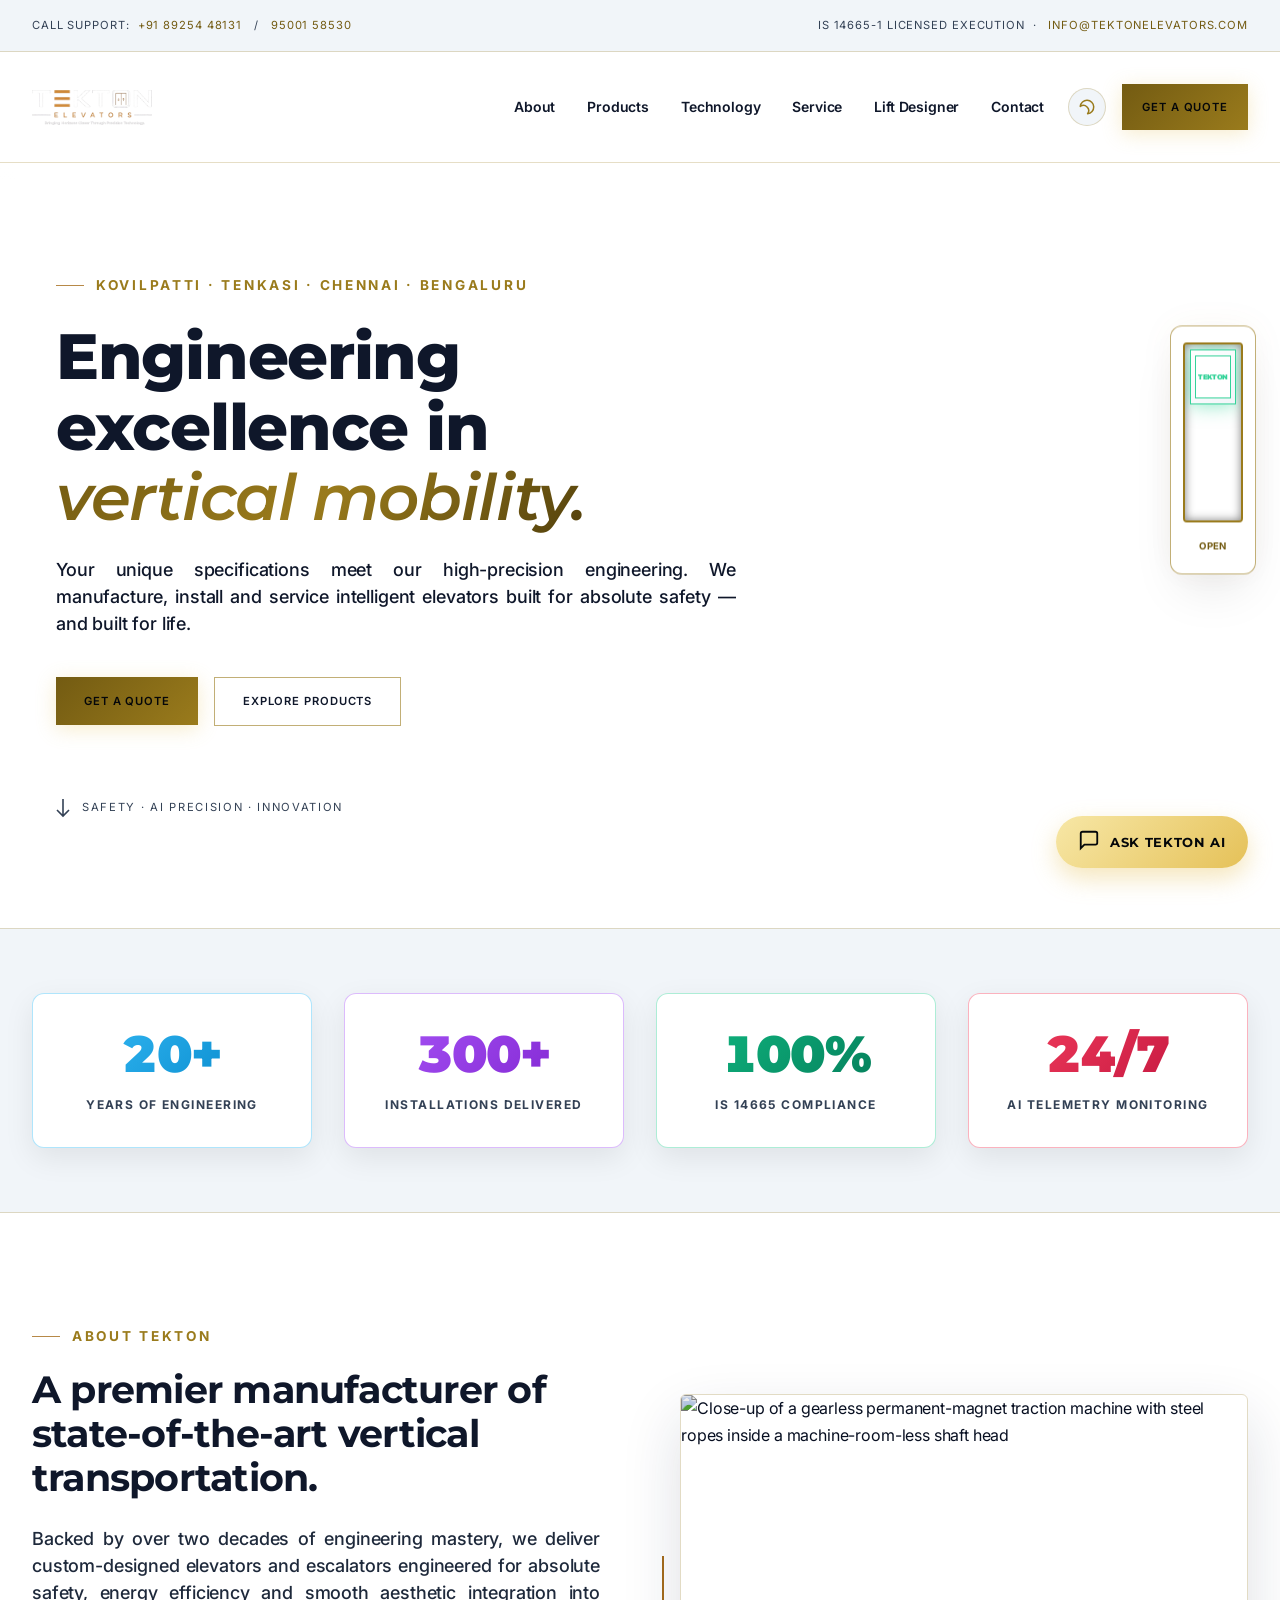
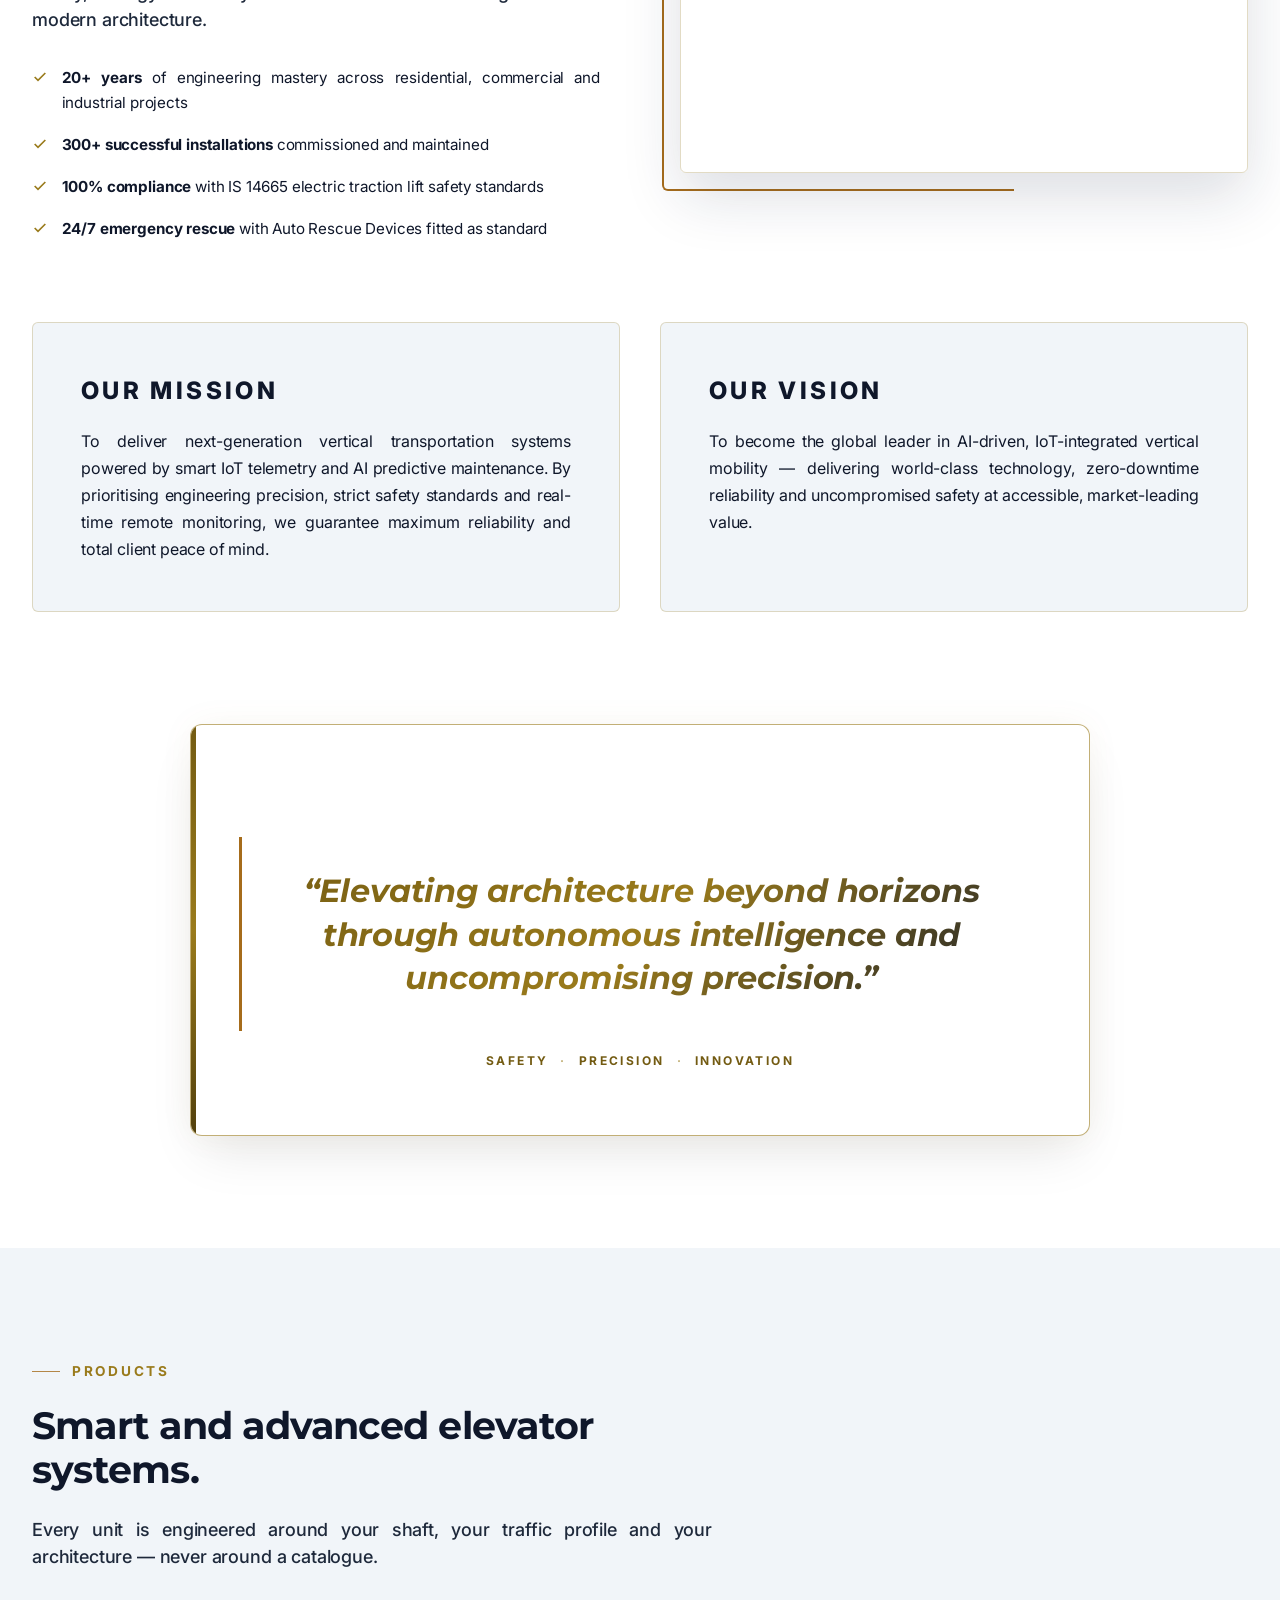
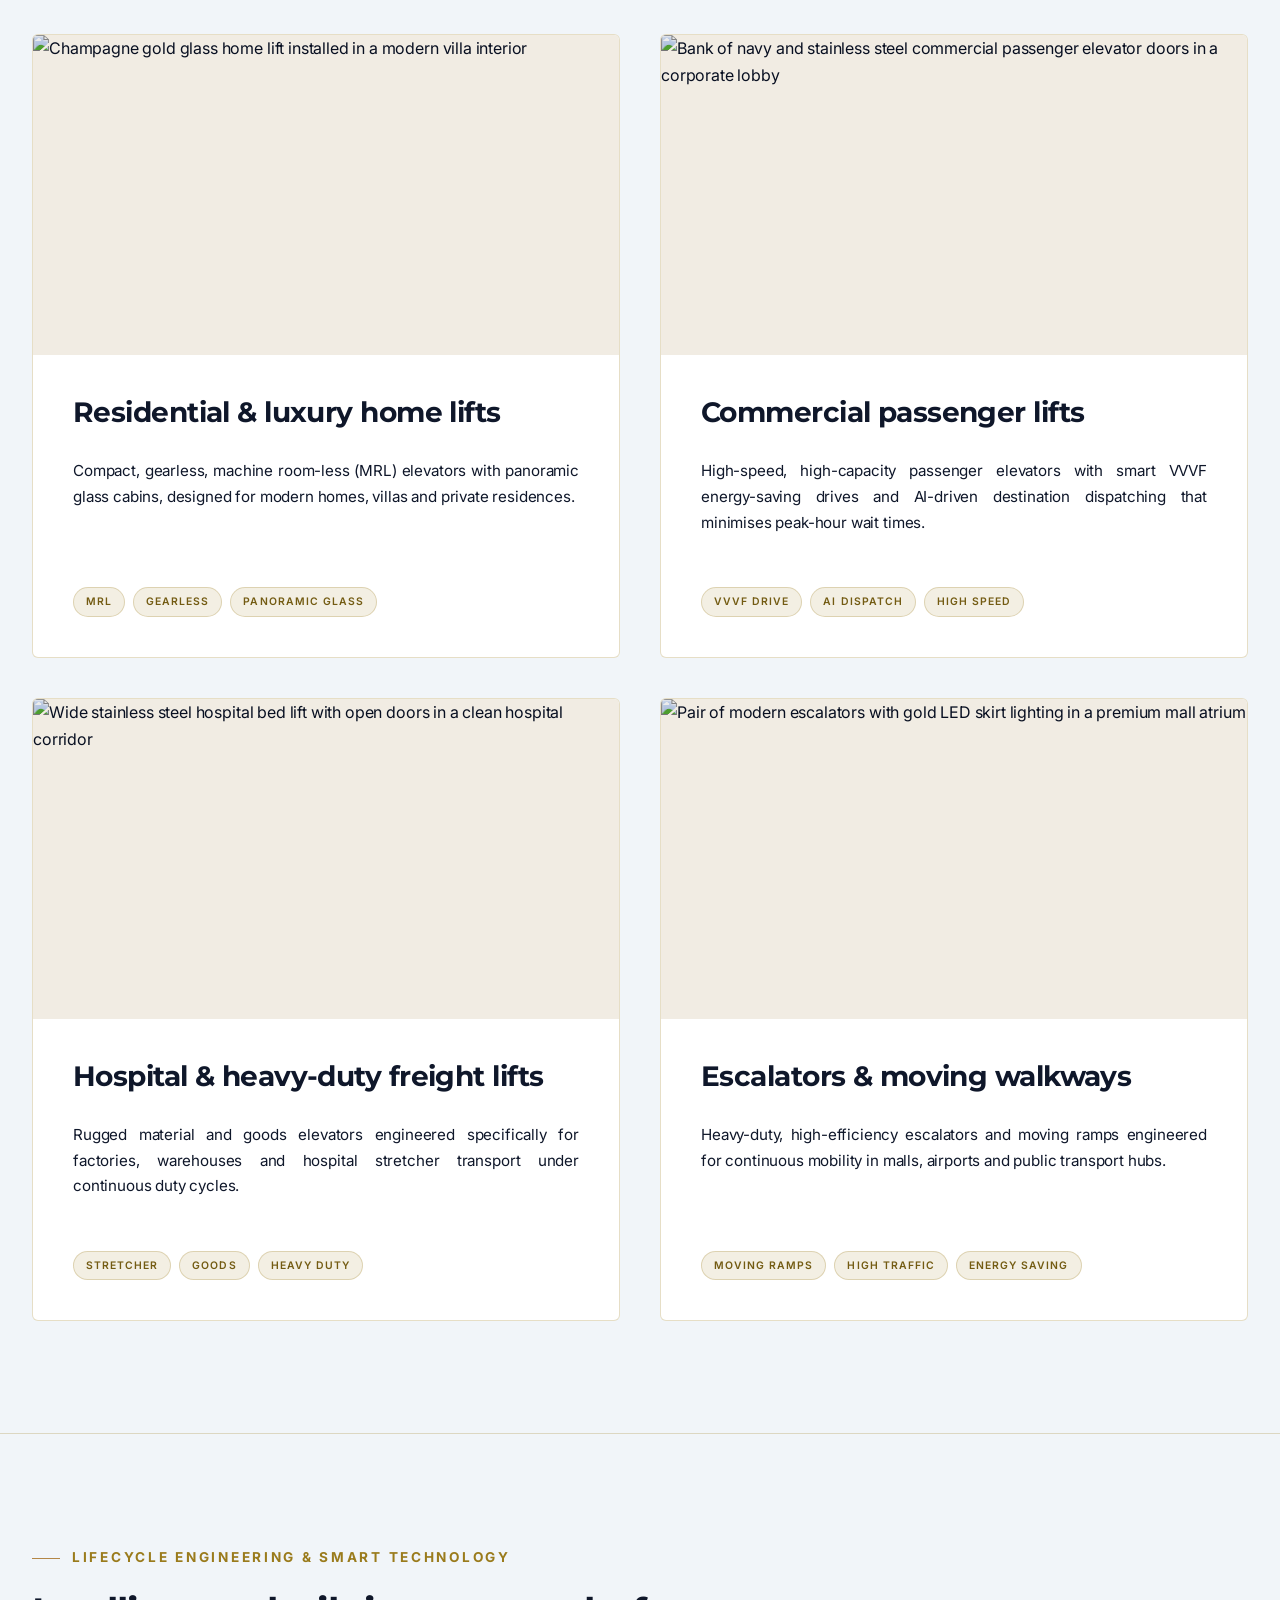
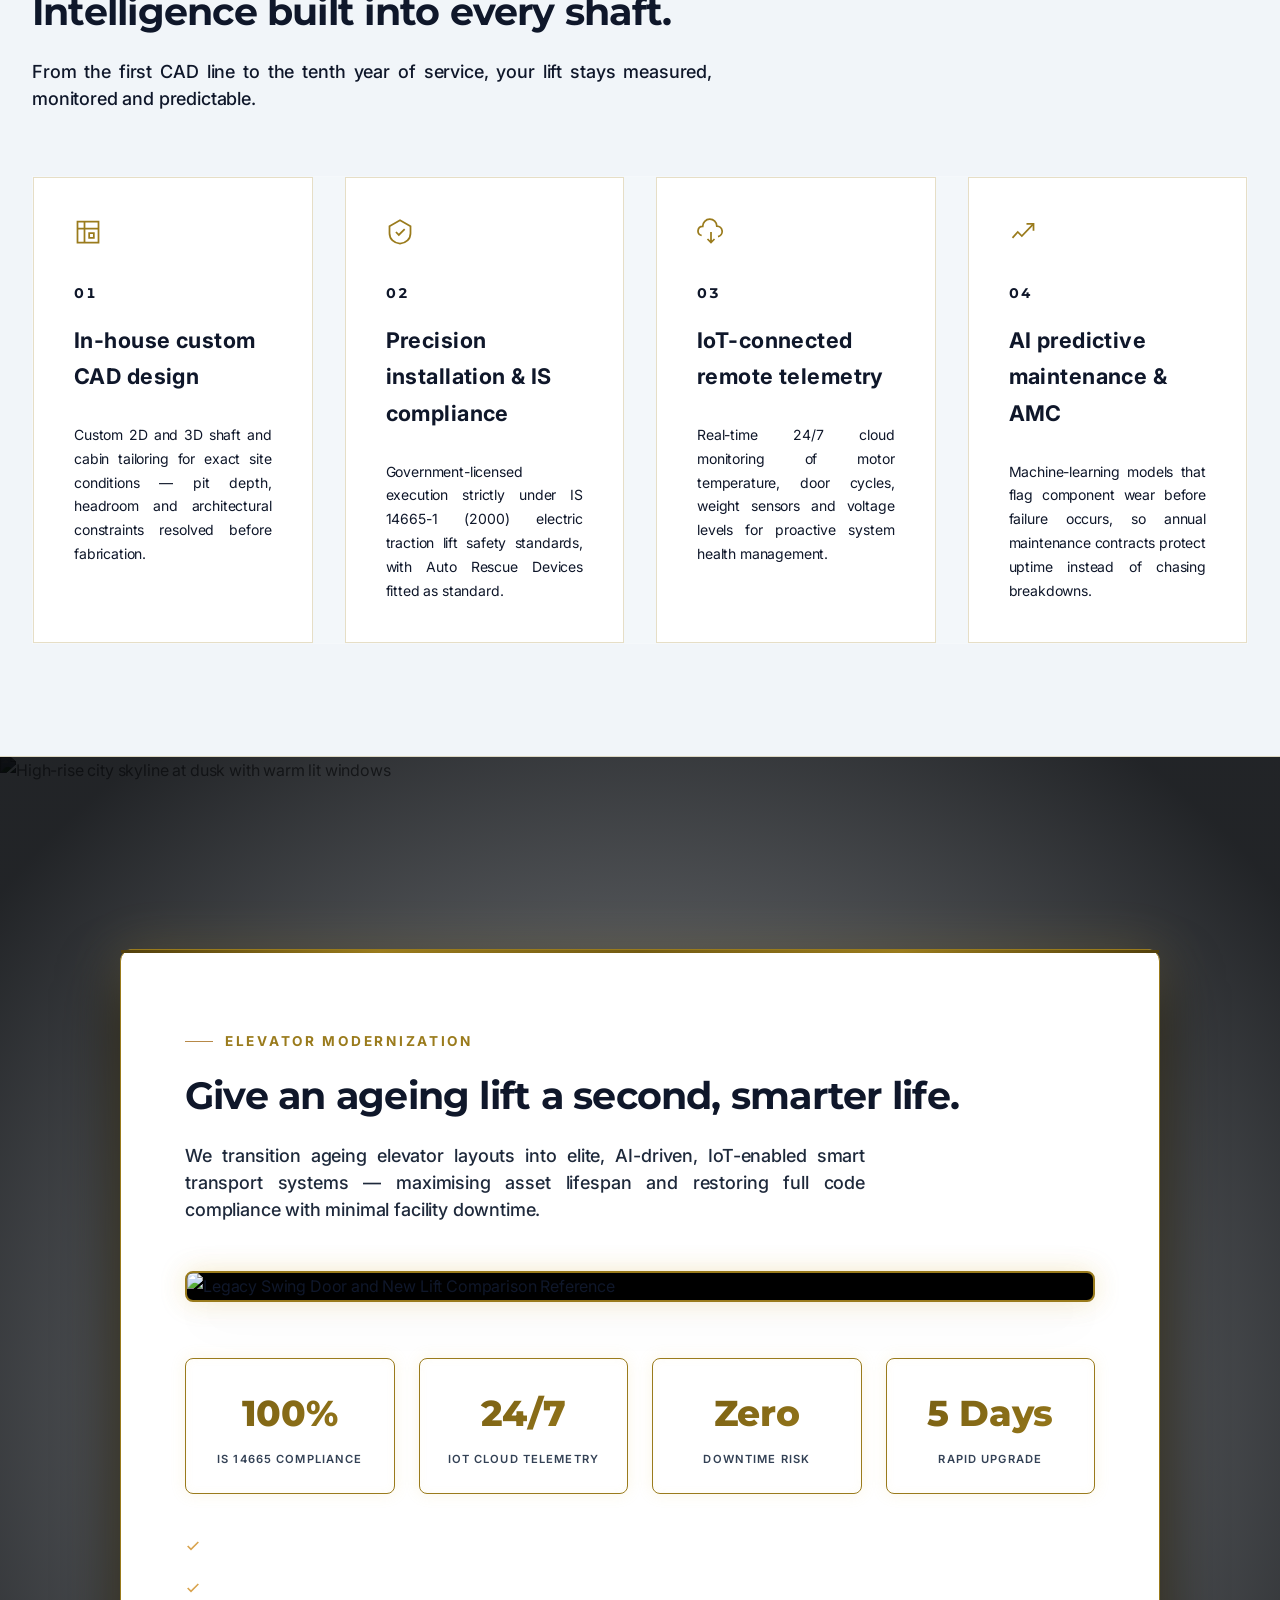
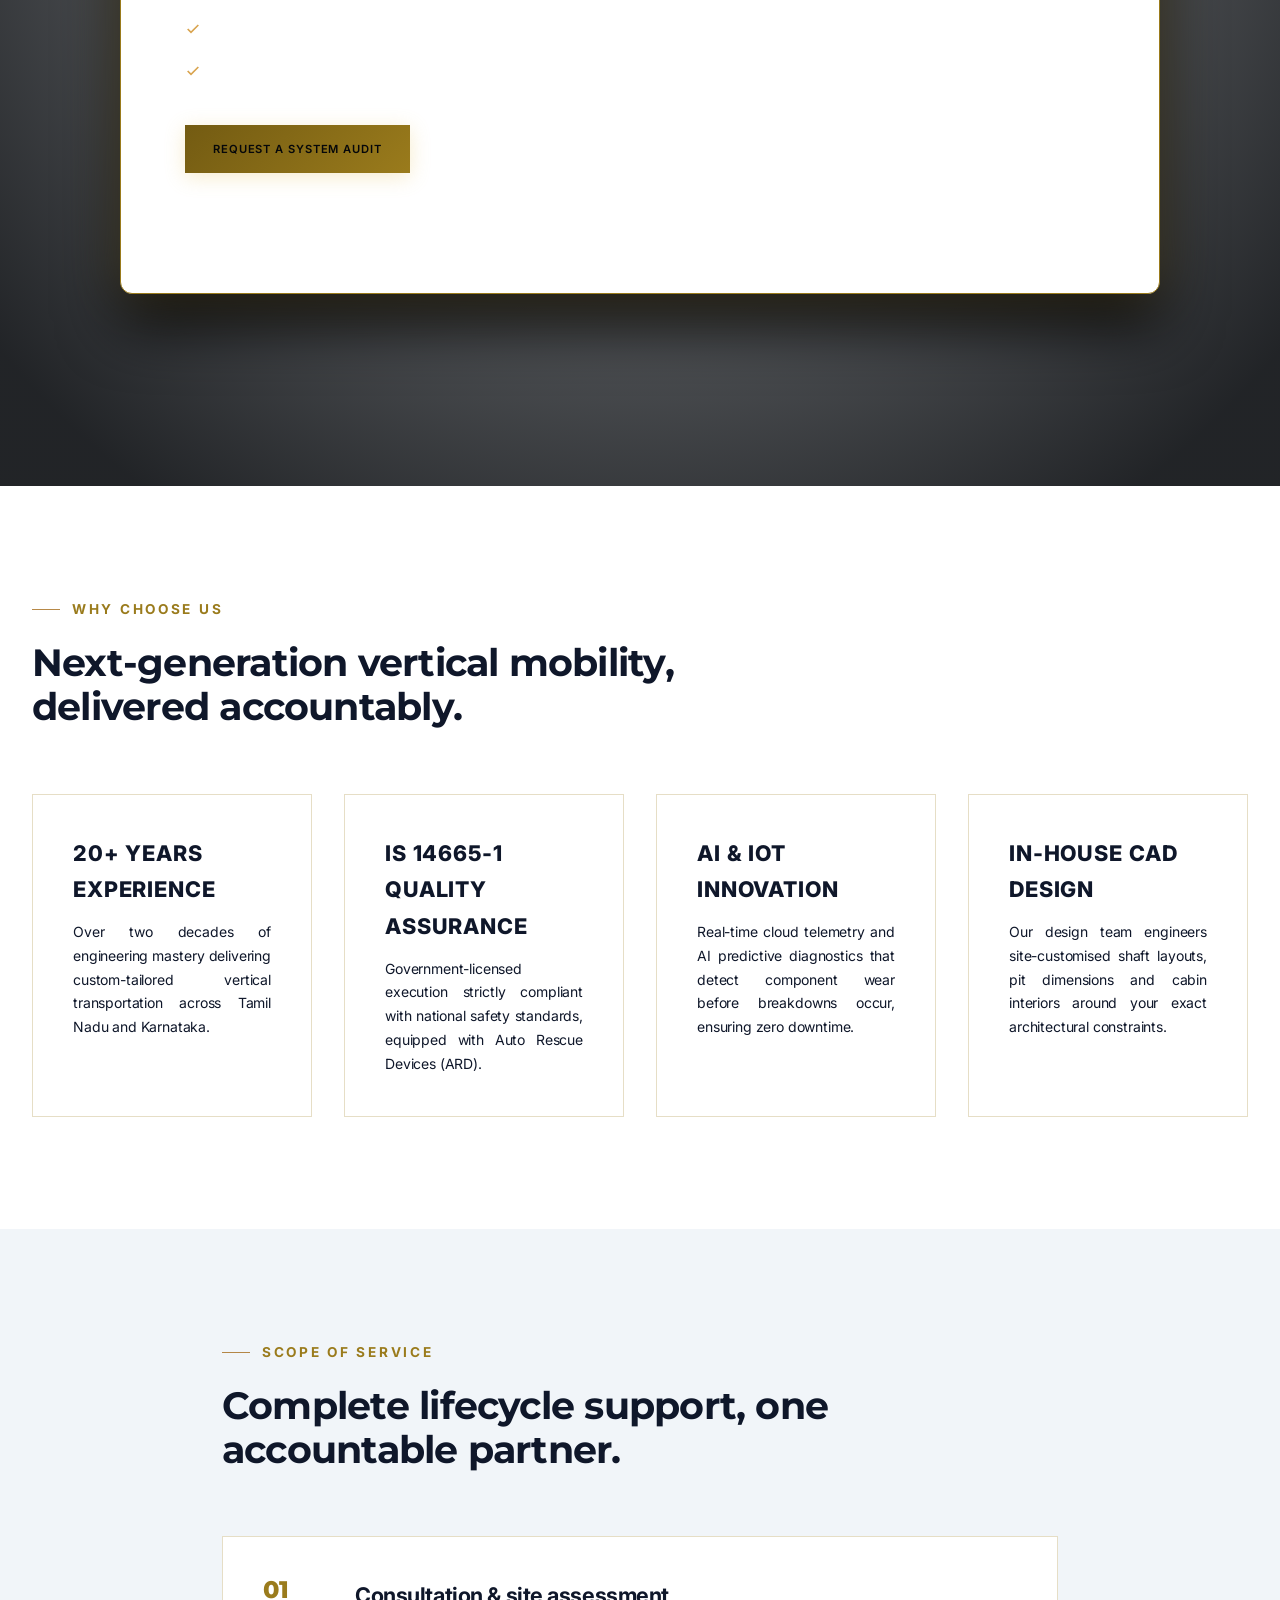
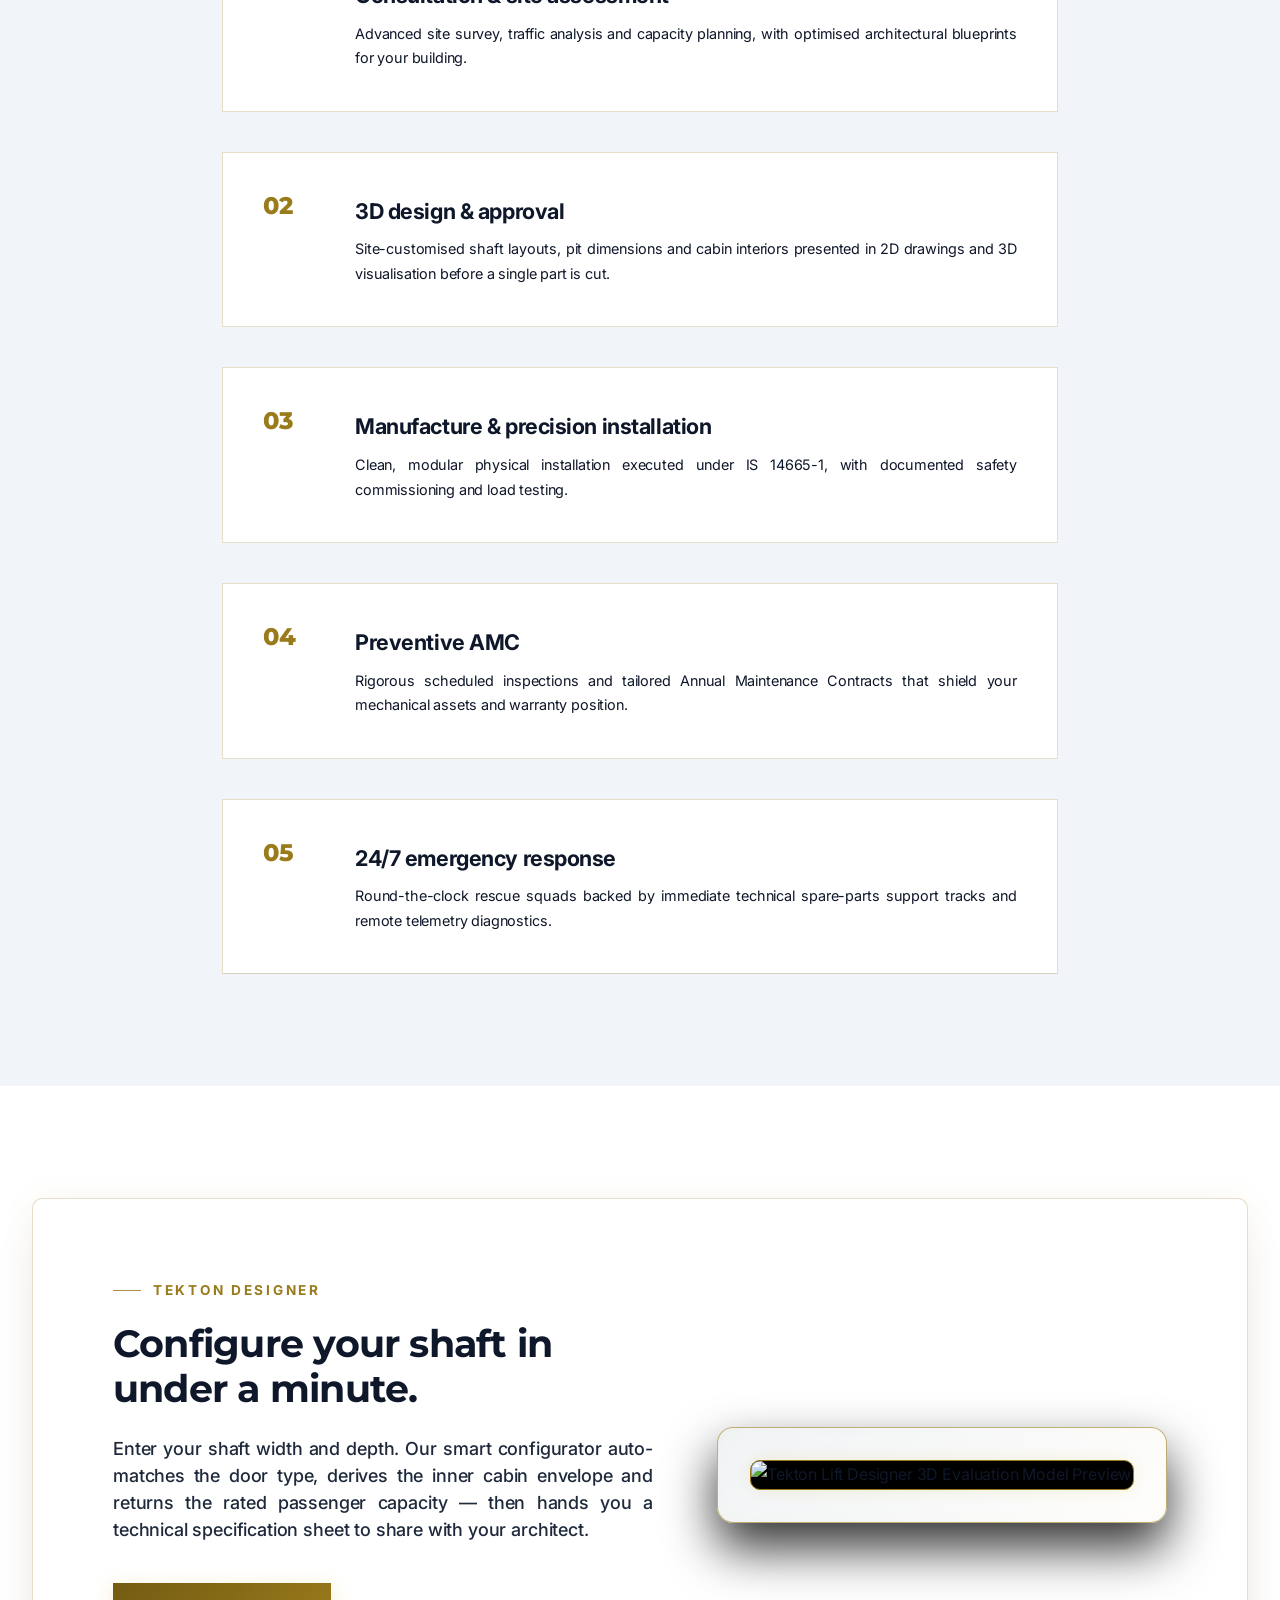
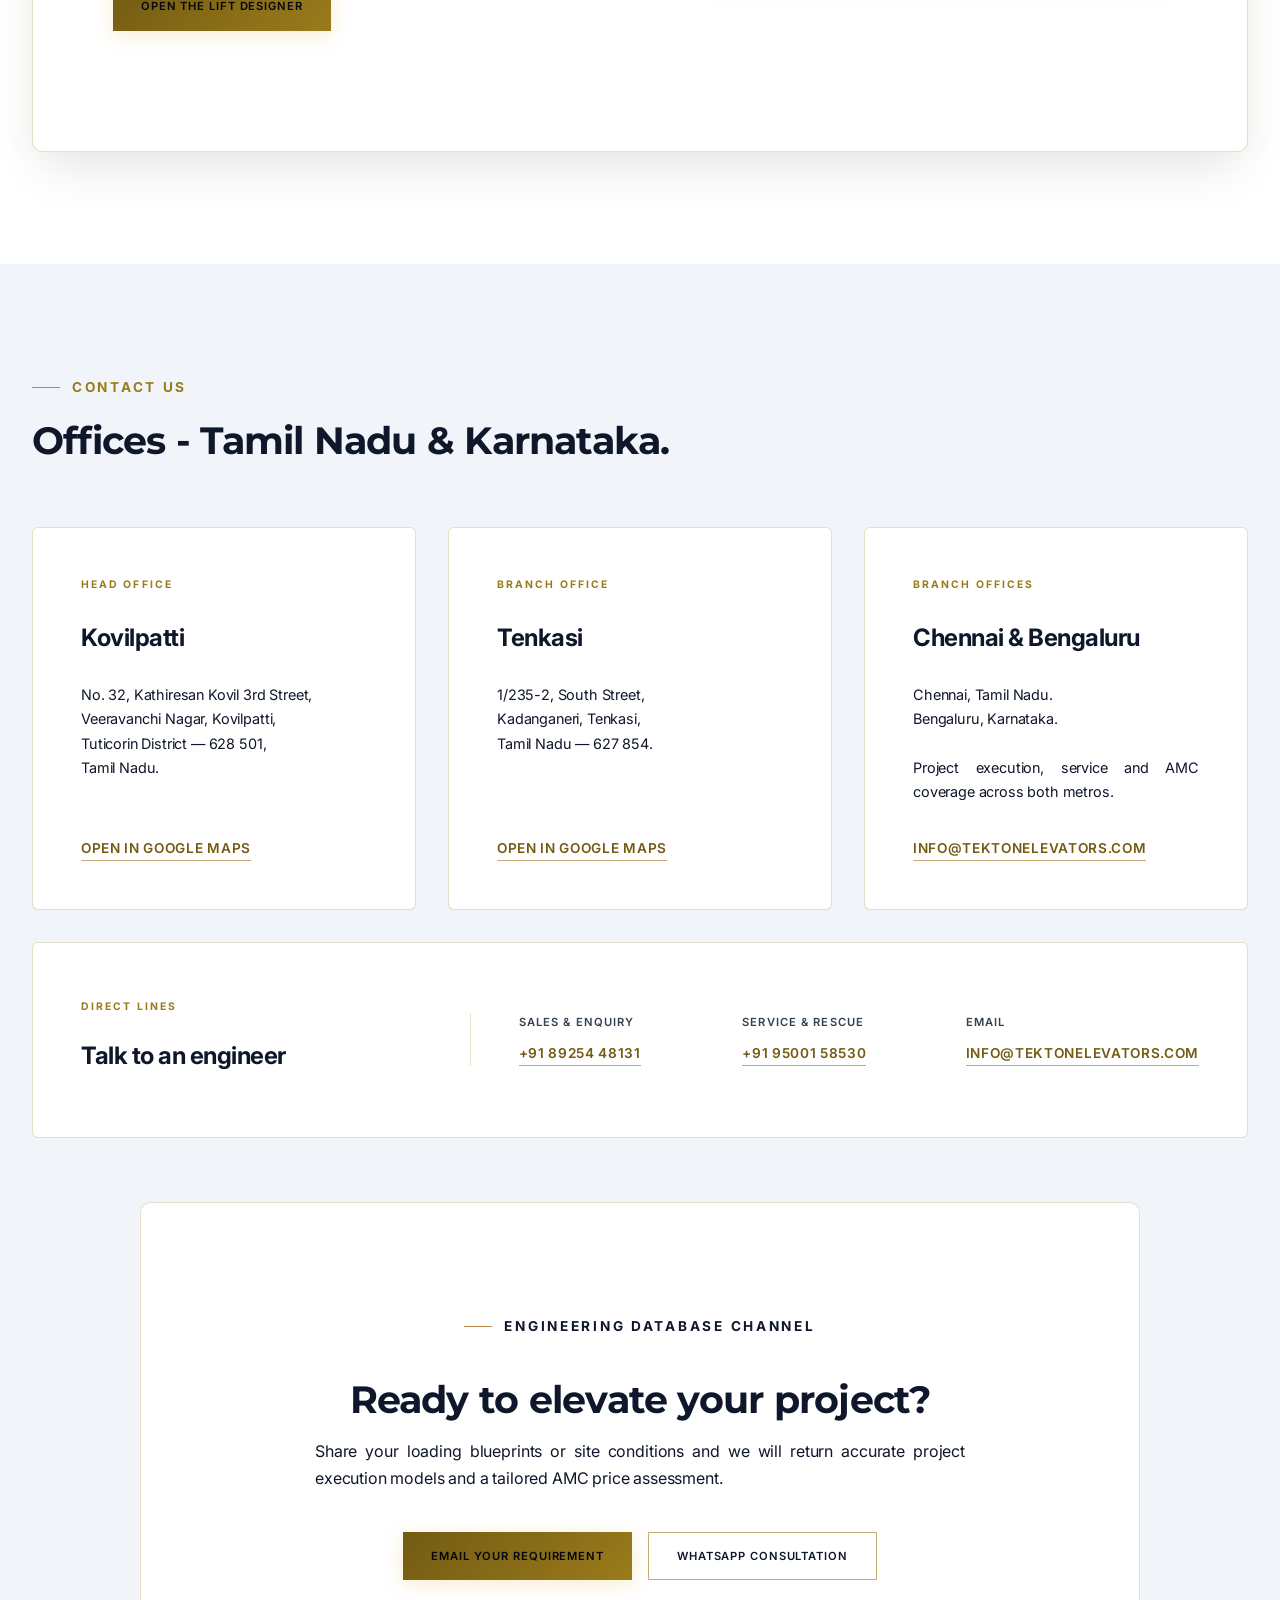
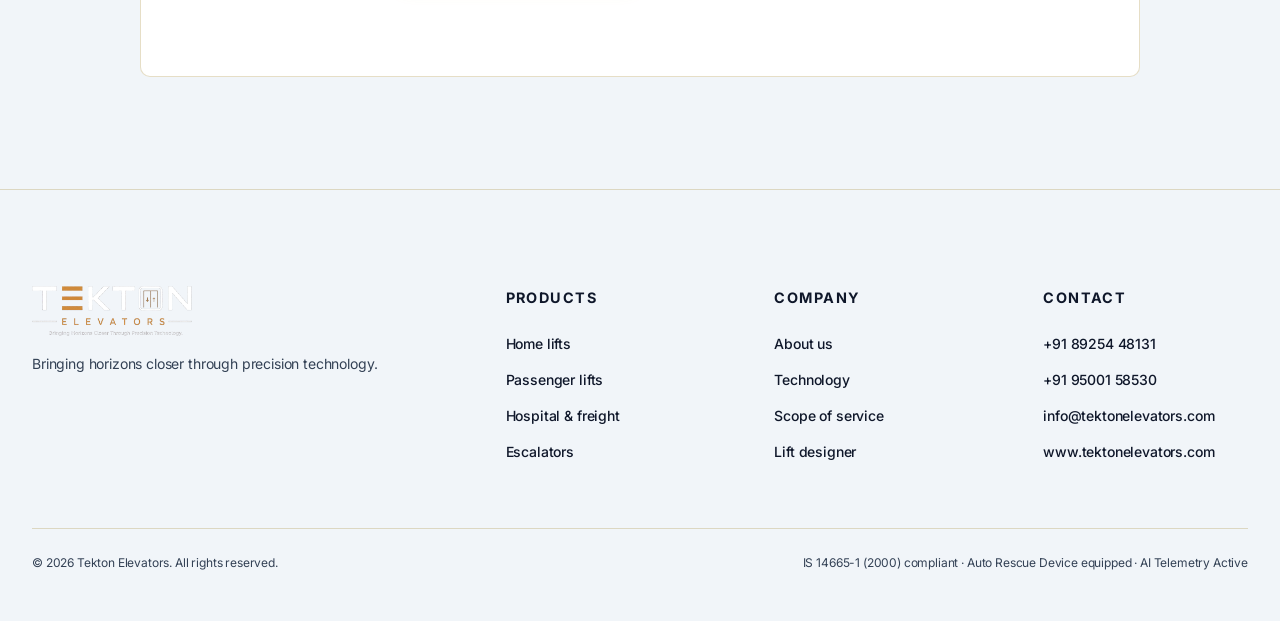
==== commit f8c6d8e7: "Fix Open Graph image path in index.html Updated Open Graph image path to be relative." ====
--- a/index.html
+++ b/index.html
@@ -123,7 +123,7 @@
 <meta name="description" content="Tekton Elevators manufactures, installs and services custom home lifts, commercial passenger elevators, hospital and freight lifts and escalators across Tamil Nadu and Karnataka. IS 14665 compliant, IoT-monitored, AI predictive maintenance.">
 <meta property="og:title" content="Tekton Elevators — Engineering Excellence in Vertical Mobility">
 <meta property="og:description" content="Custom-designed elevators and escalators engineered for absolute safety, energy efficiency and seamless architectural integration.">
-<meta property="og:image" content="./assets/hero-atrium.webp">
+<meta property="og:image" content="hero-atrium.webp">
 <meta property="og:type" content="website">
 <link rel="stylesheet" href="./style.css">
 <link rel="stylesheet" href="./chat.css">
--- a/style.css
+++ b/style.css
@@ -210,7 +210,7 @@
 }
 .hero__inner{padding-block:clamp(var(--space-20),13vh,var(--space-32));max-width:52rem}
 .hero .h-hero{margin-top:var(--space-6);color:#fff}
-.hero p.lede{color:rgba(255,255,255,.8);margin-top:var(--space-6)}
+.hero p.lede{color:rgba(15 23 42);margin-top:var(--space-6)}
 .hero__cta{display:flex;flex-wrap:wrap;gap:var(--space-4);margin-top:var(--space-10)}
 .hero__scroll{
   margin-top:clamp(var(--space-12),8vh,var(--space-20));
@@ -290,7 +290,7 @@
 
 /* ---------- dark technology section ---------- */
 .section--dark{background:var(--color-navy-deep);color:#fff;position:relative;overflow:hidden}
-.section--dark .lede{color:rgba(255,255,255,.72)}
+.section--dark .lede{color:rgb(15 23 42)}
 .section--dark .h-sec{color:#fff}
 .grid-4{display:grid;grid-template-columns:repeat(auto-fit,minmax(240px,1fr));gap:1px;margin-top:clamp(var(--space-10),5vw,var(--space-16));background:rgba(255,255,255,.14);border:1px solid rgba(255,255,255,.14)}
 .feat{background:var(--color-navy-deep);padding:clamp(var(--space-6),3vw,var(--space-10));display:flex;flex-direction:column;gap:var(--space-4)}
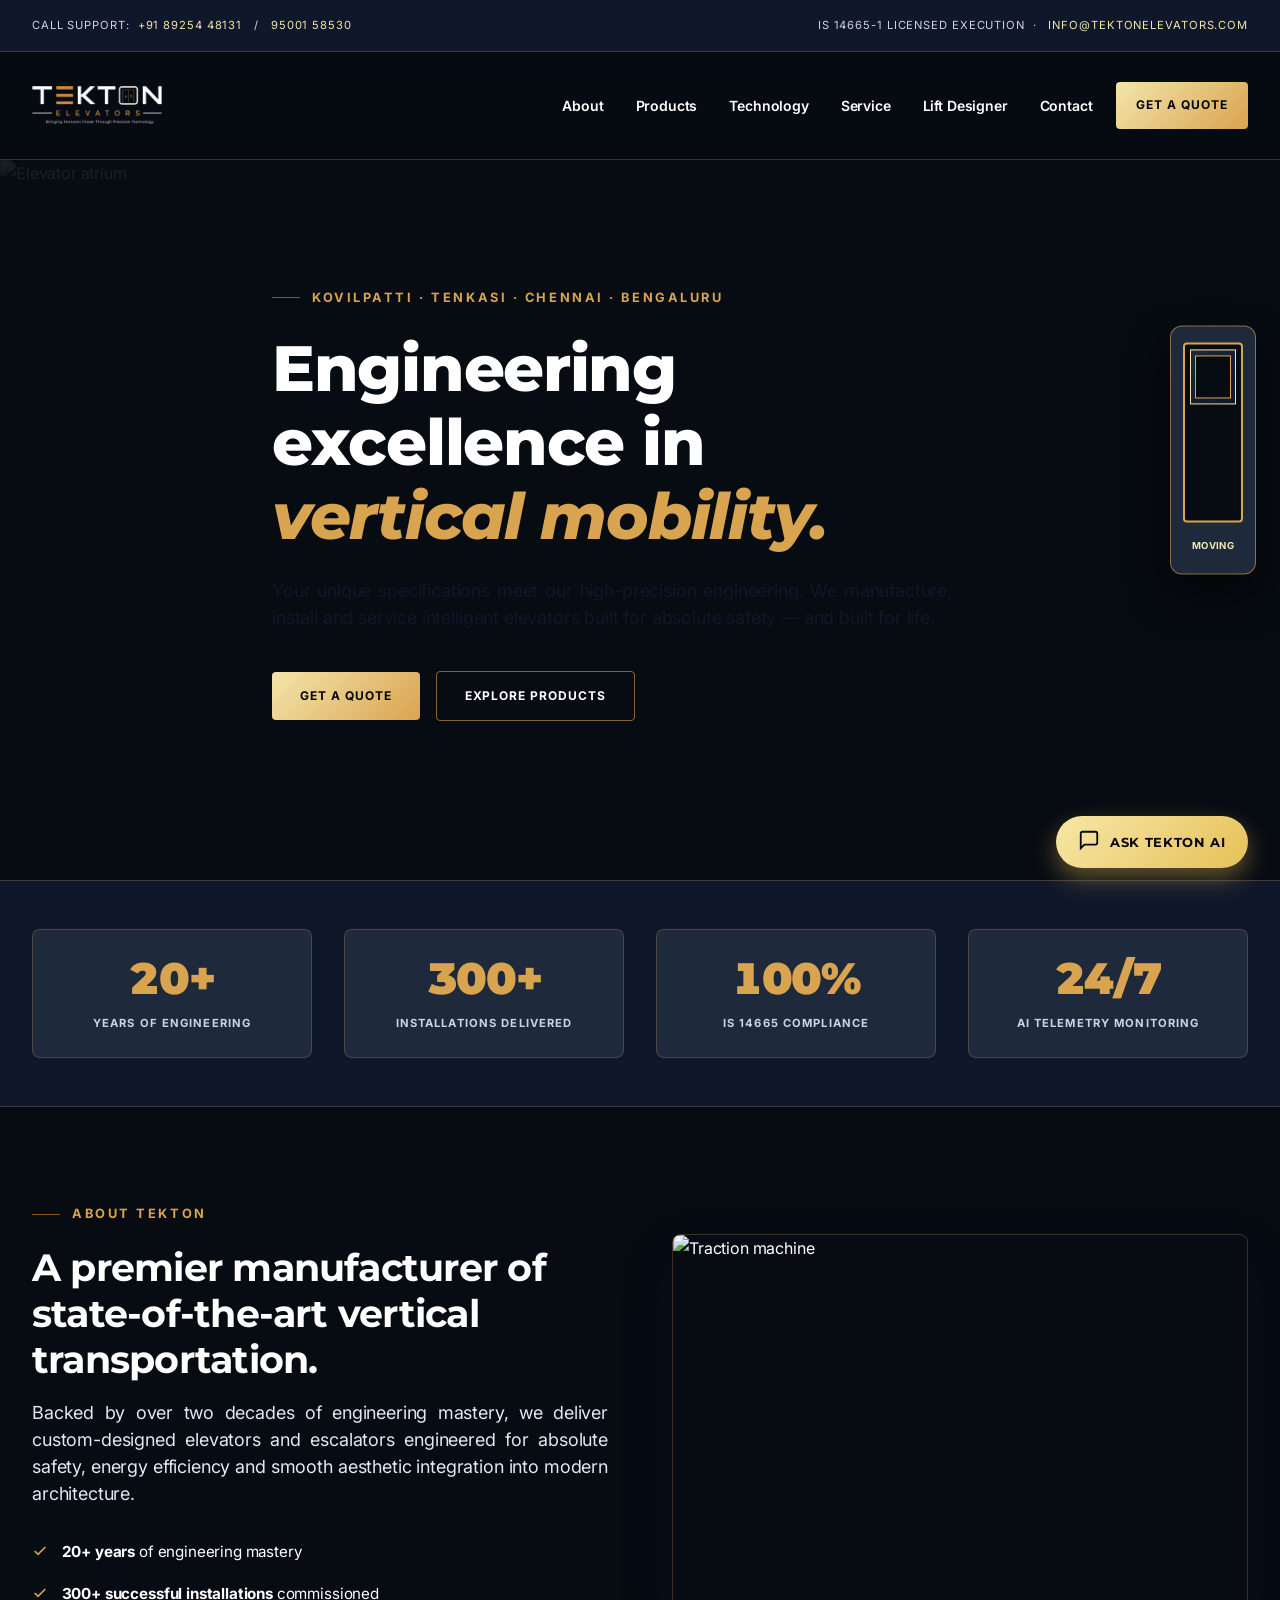
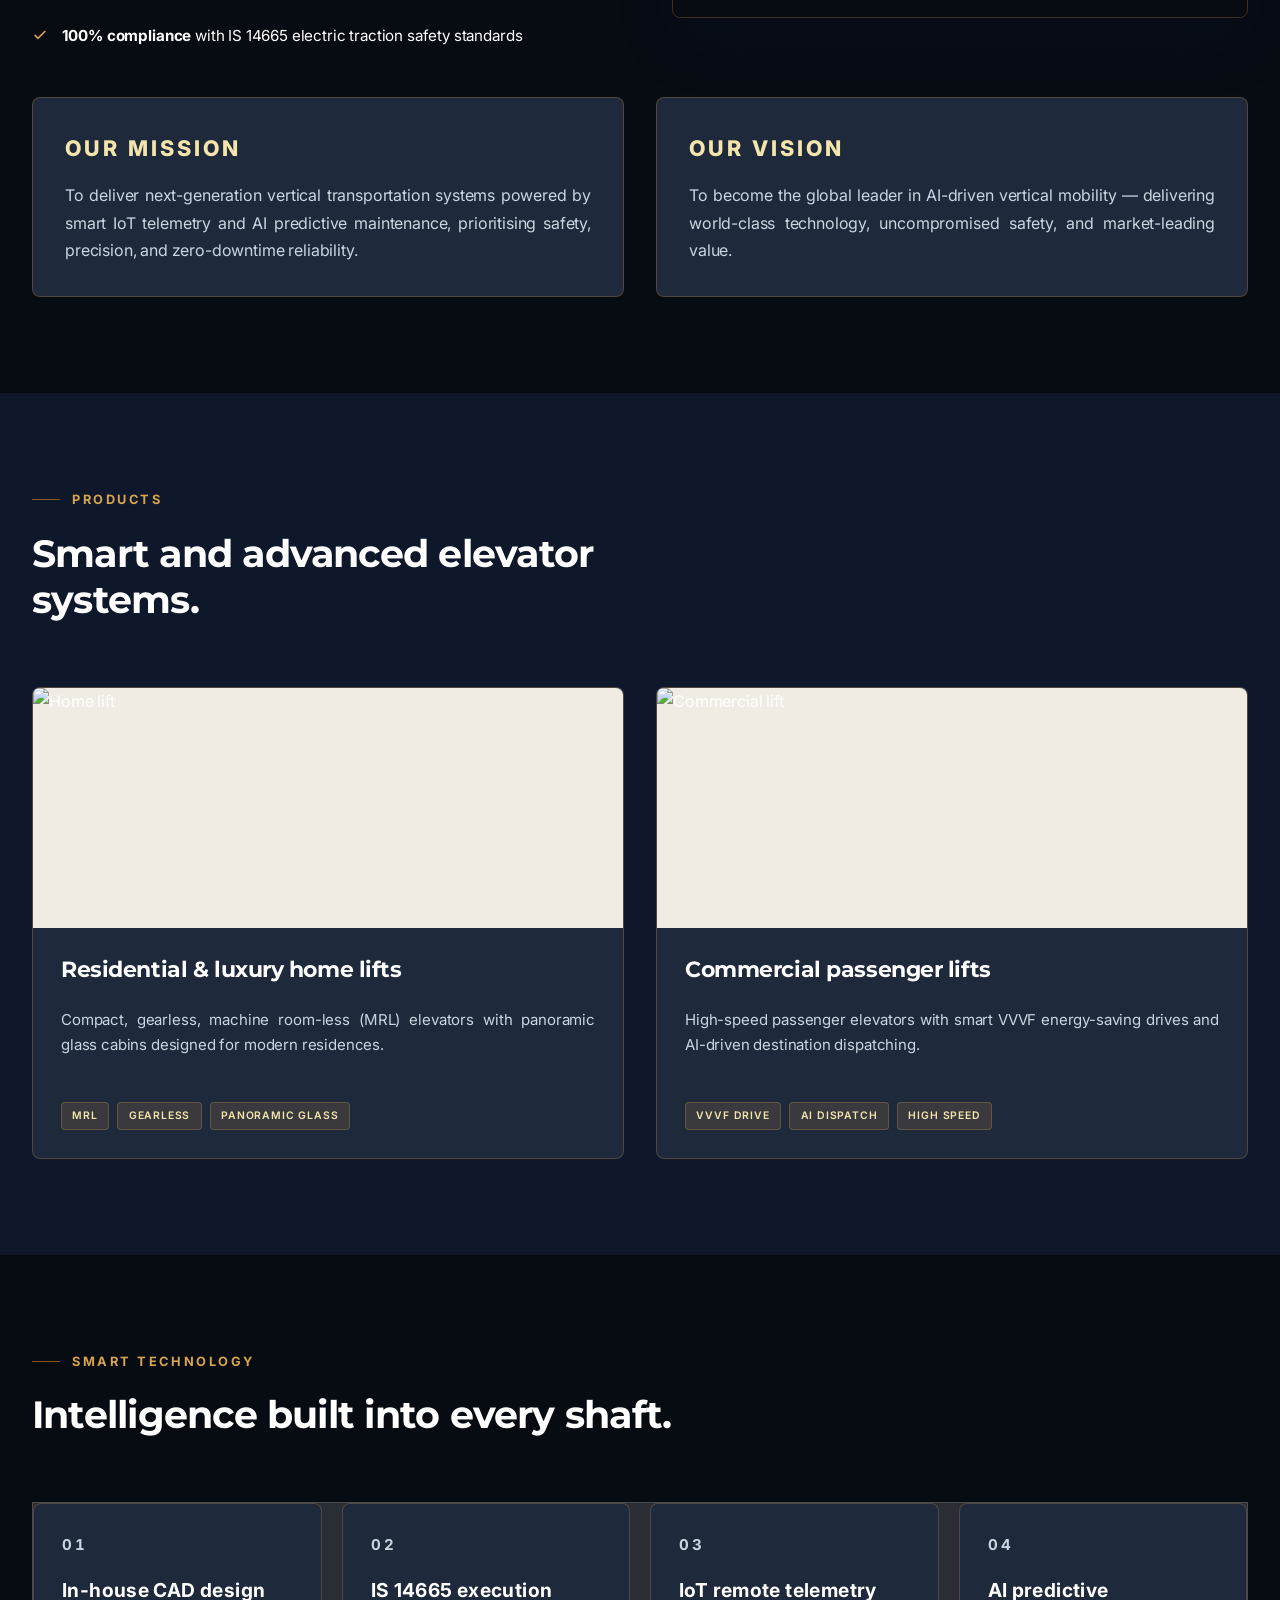
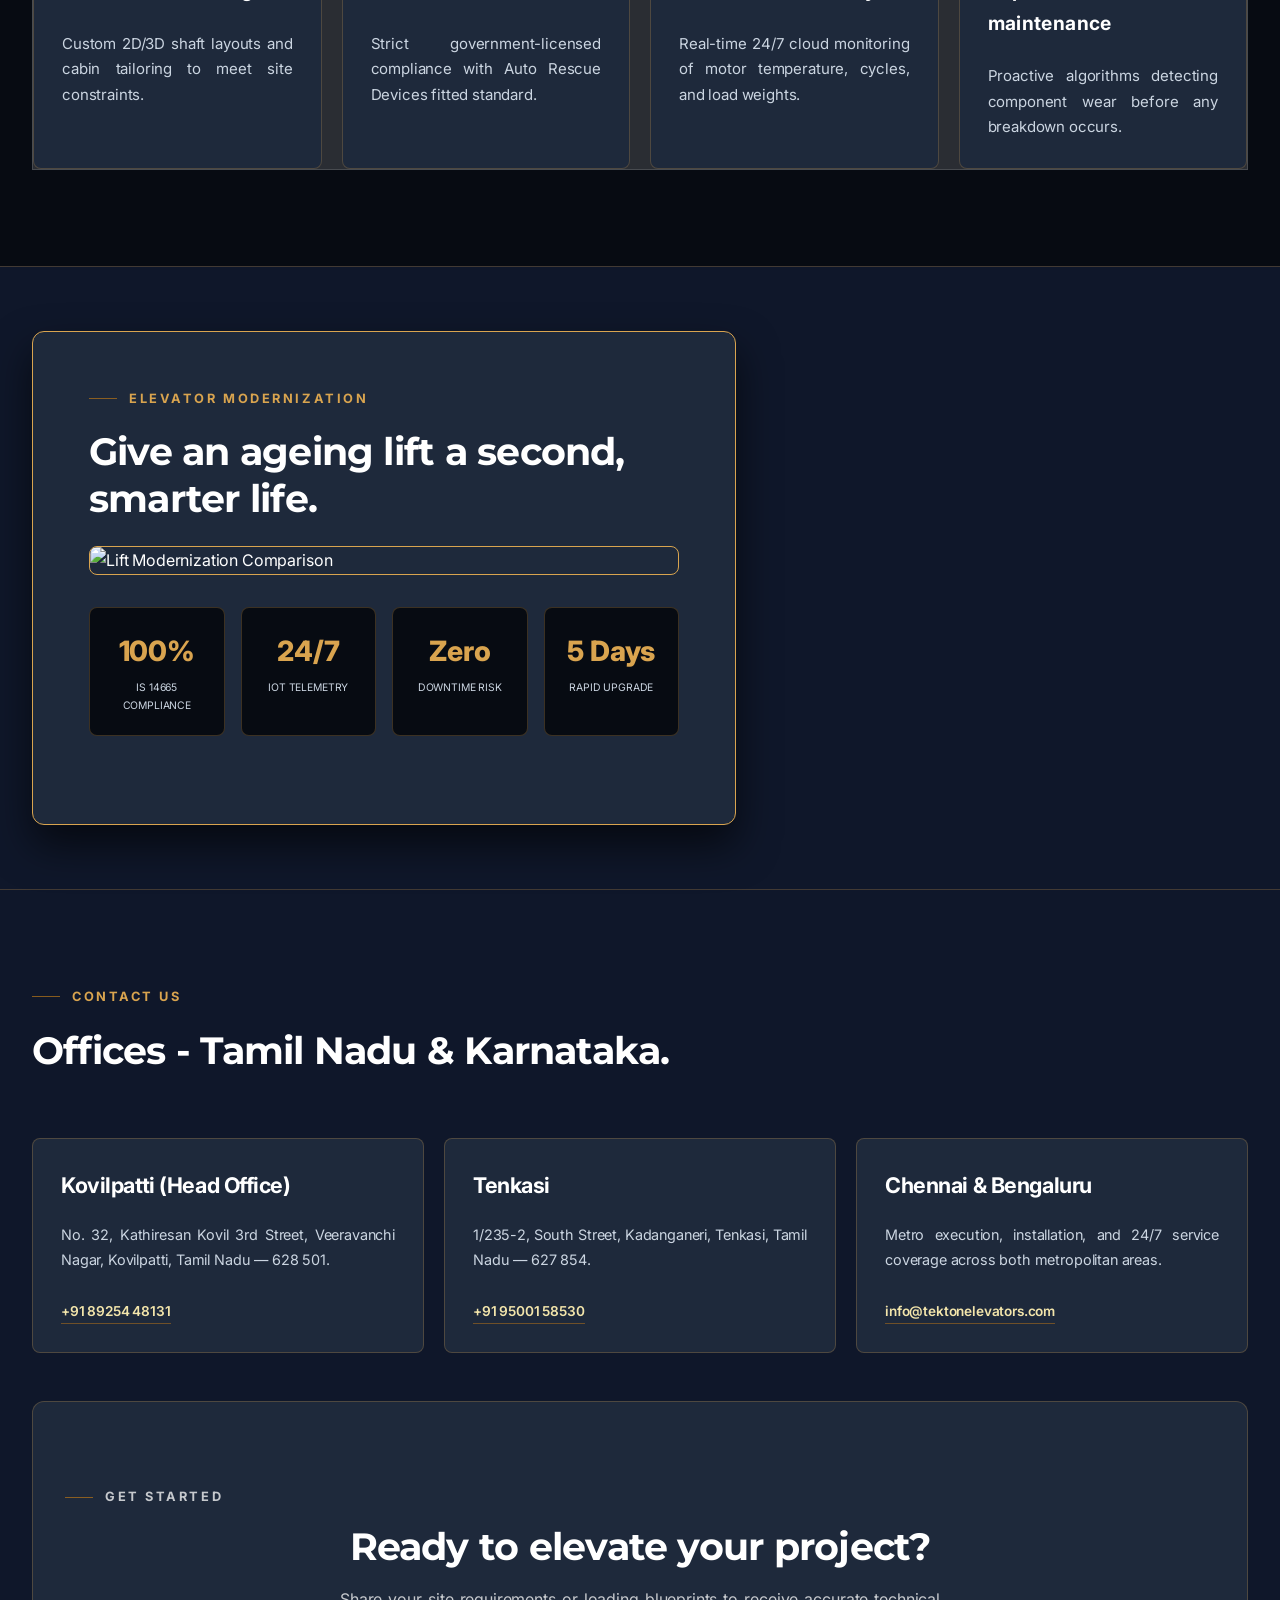
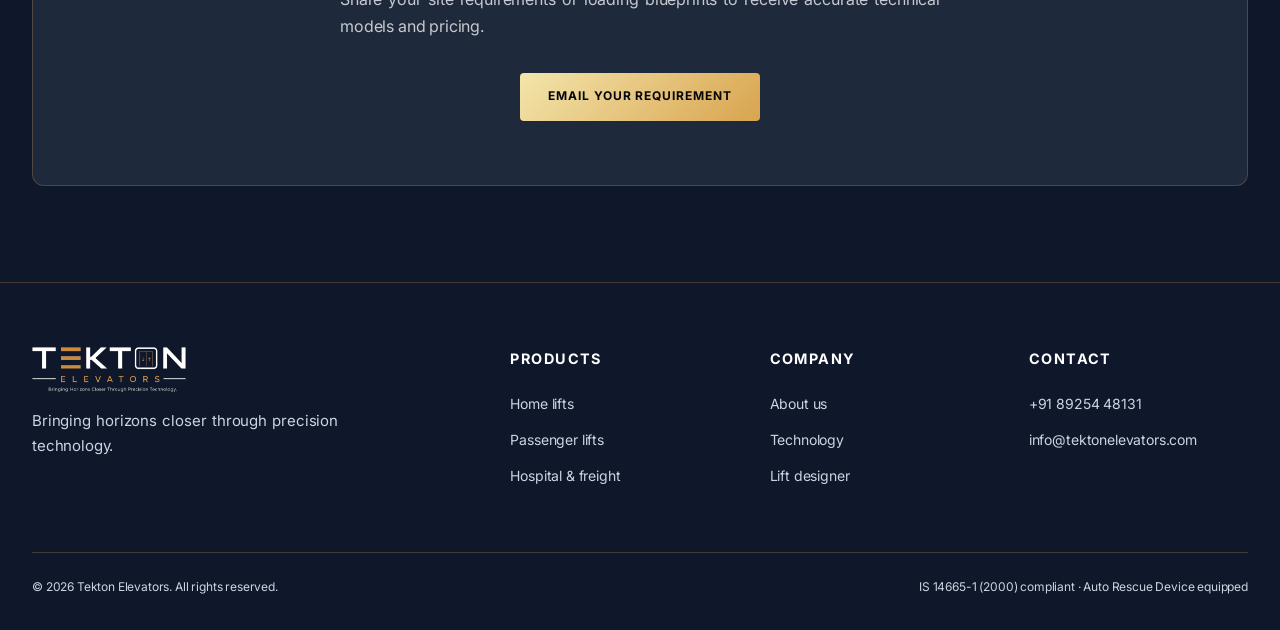
==== commit 0de28330: "Update index.html" ====
--- a/index.html
+++ b/index.html
@@ -1,1713 +1,970 @@
 <!DOCTYPE html>
-<html lang="en" data-theme="dark">
+<html lang="en">
 
 <head>
-
-    <meta charset="UTF-8">
-
-    <title>Tekton Elevators</title>
-
-
-    <!-- TEKTON AI ASSISTANT CSS -->
-
-    <style>
-
-      .float-ai-chat {
+  <meta charset="UTF-8">
+  <meta name="viewport" content="width=device-width, initial-scale=1">
+  <title>Tekton Elevators — Engineering Excellence in Vertical Mobility</title>
+  <meta name="description" content="Tekton Elevators manufactures, installs and services custom home lifts, commercial passenger elevators, hospital and freight lifts and escalators across Tamil Nadu and Karnataka. IS 14665 compliant, IoT-monitored, AI predictive maintenance.">
+  <meta property="og:title" content="Tekton Elevators — Engineering Excellence in Vertical Mobility">
+  <meta property="og:description" content="Custom-designed elevators and escalators engineered for absolute safety, energy efficiency and seamless architectural integration.">
+  <meta property="og:image" content="./assets/hero-atrium.webp">
+  <meta property="og:type" content="website">
+
+  <link rel="stylesheet" href="./style.css">
+  <link rel="stylesheet" href="./chat.css">
+  <link rel="preconnect" href="https://fonts.googleapis.com">
+  <link rel="preconnect" href="https://fonts.gstatic.com" crossorigin>
+  <link href="https://fonts.googleapis.com/css2?family=Montserrat:ital,wght@0,600;0,700;0,800;0,900;1,600;1,700&family=Inter:wght@400;500;600;700;800&display=swap" rel="stylesheet">
+
+  <style>
+    /* ==========================================================================
+       TEKTON ELEVATORS — SINGLE HIGH-CONTRAST EXECUTIVE LUXURY THEME
+       ========================================================================== */
+    :root {
+      --bg-primary: #070B12;
+      --bg-secondary: #0F172A;
+      --bg-surface: #1E293B;
+      --bg-surface-hover: #334155;
+      --gold-primary: #D9A44F;
+      --gold-light: #F3E5AB;
+      --gold-dark: #A67C2E;
+      --gold-muted: rgba(217, 164, 79, 0.15);
+      --text-main: #FFFFFF;
+      --text-muted: #CBD5E1;
+      --hero-heading: #FFFFFF;
+      --hero-lede: #E2E8F0;
+      --border-subtle: rgba(217, 164, 79, 0.25);
+      --border-hover: rgba(217, 164, 79, 0.6);
+      --shadow-luxury: 0 20px 40px rgba(0, 0, 0, 0.6);
+      --glow-gold: 0 0 25px rgba(217, 164, 79, 0.35);
+      --transition-smooth: cubic-bezier(0.16, 1, 0.3, 1);
+    }
+
+    *, *::before, *::after { box-sizing: border-box; margin: 0; padding: 0; }
+
+    html {
+      scroll-behavior: smooth;
+      -webkit-text-size-adjust: 100%;
+    }
+
+    body {
+      background-color: var(--bg-primary);
+      color: var(--text-main);
+      font-family: 'Inter', sans-serif;
+      letter-spacing: -0.01em;
+      overflow-x: hidden;
+      line-height: 1.7;
+    }
+
+    p, .lede, .card__body p, .feat p, .panel p, .office address, .footer__tagline, .steps p, .why__item p {
+      text-align: justify;
+      text-justify: inter-word;
+      color: var(--text-muted);
+    }
+
+    h1, h2, h3, h4, .h-hero, .h-sec, .h-card {
+      font-family: 'Montserrat', sans-serif;
+      font-weight: 700;
+      letter-spacing: -0.02em;
+      color: var(--hero-heading);
+    }
+
+    a { text-decoration: none; color: inherit; }
+    ul, ol { list-style: none; }
+
+    .wrap {
+      max-width: 1320px;
+      margin: 0 auto;
+      padding: 0 1.25rem;
+    }
+
+    @media(min-width: 768px) {
+      .wrap { padding: 0 2rem; }
+    }
+
+    /* Fixed Desktop Lift Model Widget */
+    .global-lift-widget {
+      position: fixed;
+      right: 1.5rem;
+      top: 50%;
+      transform: translateY(-50%);
+      z-index: 998;
+      background: var(--bg-surface);
+      border: 1px solid var(--border-hover);
+      border-radius: 12px;
+      padding: 1rem 0.75rem;
+      text-align: center;
+      box-shadow: var(--shadow-luxury);
+    }
+
+    .global-lift-shaft {
+      width: 60px;
+      height: 180px;
+      background: var(--bg-primary);
+      border: 2px solid var(--gold-primary);
+      margin: 0 auto 0.5rem auto;
+      position: relative;
+      overflow: hidden;
+      border-radius: 4px;
+    }
+
+    .global-lift-cabin {
+      width: 46px;
+      height: 55px;
+      background: linear-gradient(135deg, var(--bg-surface) 0%, var(--bg-secondary) 100%);
+      border: 1.5px solid var(--gold-light);
+      position: absolute;
+      left: 5px;
+      top: 5px;
+      will-change: transform;
+      display: flex;
+      flex-direction: column;
+      align-items: center;
+      justify-content: center;
+    }
+
+    .global-lift-doors {
+      width: 80%;
+      height: 80%;
+      background: var(--bg-primary);
+      border: 1px solid var(--gold-primary);
+      display: flex;
+      justify-content: space-between;
+      position: relative;
+      overflow: hidden;
+    }
+
+    .global-door-pane {
+      width: 50%;
+      height: 100%;
+      background: var(--bg-surface-hover);
+      border: 1px solid var(--gold-primary);
+      transition: transform 0.3s var(--transition-smooth);
+    }
+
+    .global-lift-cabin.doors-open .global-door-left { transform: translateX(-100%); }
+    .global-lift-cabin.doors-open .global-door-right { transform: translateX(100%); }
+
+    .global-lift-label {
+      font-size: 0.6rem;
+      text-transform: uppercase;
+      letter-spacing: 0.05em;
+      color: var(--gold-light);
+      font-weight: 700;
+    }
+
+    /* Fixed Mobile & Tablet Integrated Elevator Dock */
+    .mobile-lift-dock {
+      display: none;
+      position: fixed;
+      bottom: 80px; /* Positioned just above AI Assistant */
+      right: 1.25rem;
+      z-index: 999;
+      flex-direction: column;
+      align-items: flex-end;
+      gap: 0.5rem;
+    }
+
+    .mobile-lift-indicator-box {
+      background: var(--bg-surface);
+      border: 1px solid var(--gold-primary);
+      border-radius: 20px;
+      padding: 5px 12px;
+      display: flex;
+      align-items: center;
+      gap: 8px;
+      box-shadow: var(--shadow-luxury);
+    }
+
+    .mobile-lift-track {
+      width: 80px;
+      height: 8px;
+      background: var(--bg-secondary);
+      border-radius: 4px;
+      position: relative;
+      overflow: hidden;
+      border: 1px solid var(--border-subtle);
+    }
+
+    .mobile-lift-bar {
+      width: 18px;
+      height: 100%;
+      background: var(--gold-primary);
+      border-radius: 2px;
+      position: absolute;
+      left: 0;
+      top: 0;
+    }
+
+    @media(max-width: 1023px) {
+      .global-lift-widget { display: none; }
+      .mobile-lift-dock { display: flex; }
+    }
+
+    /* Topbar */
+    .topbar {
+      background: var(--bg-secondary);
+      border-bottom: 1px solid var(--border-subtle);
+      font-size: 0.7rem;
+      letter-spacing: 0.08em;
+      text-transform: uppercase;
+      color: var(--text-muted);
+      padding: 0.5rem 0;
+    }
+    .topbar .wrap { display: flex; justify-content: space-between; align-items: center; flex-wrap: wrap; gap: 0.5rem; }
+    .topbar a { color: var(--gold-light); }
+
+    @media(max-width: 768px) {
+      .topbar .wrap { justify-content: center; text-align: center; }
+      .topbar__hide { display: none; }
+    }
+
+    /* Header */
+    .header {
+      position: sticky;
+      top: 0;
+      z-index: 1000;
+      background: rgba(7, 11, 18, 0.95);
+      backdrop-filter: blur(15px);
+      border-bottom: 1px solid var(--border-subtle);
+      padding: 0.85rem 0;
+    }
+    .header .wrap { display: flex; align-items: center; justify-content: space-between; }
+    .logo__img { height: 38px; width: auto; display: block; }
+
+    .nav { display: flex; gap: 2rem; align-items: center; }
+    .nav a {
+      font-size: 0.875rem;
+      font-weight: 600;
+      color: var(--text-main);
+      transition: color 0.3s;
+    }
+    .nav a:hover { color: var(--gold-primary); }
+
+    .header__actions { display: flex; align-items: center; gap: 1rem; }
+    .icon-btn { background: none; border: none; color: var(--text-main); cursor: pointer; display: none; }
+
+    /* Footer */
+    .footer {
+      background: var(--bg-secondary);
+      border-top: 1px solid var(--border-subtle);
+      padding: 4rem 0 2rem 0;
+    }
+    .footer__grid { display: grid; grid-template-columns: 1fr; gap: 2.5rem; margin-bottom: 3rem; }
+    @media(min-width: 768px) { .footer__grid { grid-template-columns: repeat(2, 1fr); } }
+    @media(min-width: 1024px) { .footer__grid { grid-template-columns: 2fr 1fr 1fr 1fr; margin-bottom: 4rem; } }
+
+    .footer h4 { color: #FFFFFF; font-size: 0.9rem; letter-spacing: 0.1em; text-transform: uppercase; margin-bottom: 1.25rem; }
+    .footer ul { display: flex; flex-direction: column; gap: 0.65rem; }
+    .footer a { font-size: 0.875rem; color: var(--text-muted); }
+    .footer a:hover { color: var(--gold-primary); }
+
+    .footer__bottom {
+      border-top: 1px solid var(--border-subtle);
+      padding-top: 1.5rem;
+      display: flex;
+      flex-direction: column;
+      gap: 0.75rem;
+      align-items: center;
+      text-align: center;
+      font-size: 0.75rem;
+      color: var(--text-muted);
+    }
+    @media(min-width: 768px) { .footer__bottom { flex-direction: row; justify-content: space-between; text-align: left; } }
+
+    /* Buttons */
+    .btn {
+      font-weight: 700;
+      letter-spacing: 0.08em;
+      text-transform: uppercase;
+      font-size: 0.75rem;
+      padding: 0.85rem 1.75rem;
+      display: inline-flex;
+      align-items: center;
+      justify-content: center;
+      gap: 0.5rem;
+      border-radius: 4px;
+      transition: all 0.3s;
+    }
+    .btn--gold {
+      background: linear-gradient(135deg, var(--gold-light) 0%, var(--gold-primary) 100%);
+      color: #05070A;
+      border: none;
+    }
+    .btn--gold:hover {
+      box-shadow: var(--glow-gold);
+      transform: translateY(-2px);
+    }
+    .btn--onDark {
+      background: transparent;
+      color: #FFFFFF;
+      border: 1px solid var(--border-hover);
+    }
+    .btn--onDark:hover {
+      border-color: var(--gold-primary);
+      color: var(--gold-light);
+      background: rgba(217, 164, 79, 0.08);
+    }
+
+    /* Eyebrow */
+    .eyebrow {
+      font-size: 0.8rem;
+      text-transform: uppercase;
+      letter-spacing: 0.2em;
+      color: var(--gold-primary);
+      font-weight: 700;
+      margin-bottom: 1rem;
+    }
+
+    /* Hero */
+    .hero {
+      position: relative;
+      min-height: 80vh;
+      display: flex;
+      align-items: center;
+      padding: 4rem 0;
+    }
+    .hero__media {
+      position: absolute;
+      inset: 0;
+      z-index: -1;
+    }
+    .hero__media img {
+      width: 100%;
+      height: 100%;
+      object-fit: cover;
+    }
+    .hero__media::after {
+      content: '';
+      position: absolute;
+      inset: 0;
+      background: radial-gradient(circle at center, rgba(7, 11, 18, 0.4) 0%, rgba(7, 11, 18, 0.92) 85%);
+    }
+
+    .hero__inner { max-width: 800px; z-index: 1; }
+    .h-hero {
+      font-size: clamp(2.25rem, 5vw, 4.5rem);
+      line-height: 1.15;
+      font-weight: 800;
+      margin-bottom: 1.25rem;
+      color: #FFFFFF;
+    }
+    .gold-italic {
+      font-style: italic;
+      color: var(--gold-primary);
+    }
+    .lede {
+      font-size: clamp(1rem, 1.5vw, 1.125rem);
+      color: var(--hero-lede);
+      margin-bottom: 2rem;
+      max-width: 680px;
+    }
+    .hero__cta { display: flex; flex-wrap: wrap; gap: 1rem; align-items: center; margin-bottom: 2rem; }
+
+    /* Stats Section */
+    .stats {
+      border-top: 1px solid var(--border-subtle);
+      border-bottom: 1px solid var(--border-subtle);
+      background: var(--bg-secondary);
+      padding: 3rem 0;
+    }
+    .stats__grid { display: grid; grid-template-columns: repeat(2, 1fr); gap: 1.25rem; text-align: center; }
+    @media(min-width: 768px) { .stats__grid { grid-template-columns: repeat(4, 1fr); gap: 2rem; } }
+
+    .stat-item {
+      background: var(--bg-surface);
+      border: 1px solid var(--border-subtle);
+      border-radius: 8px;
+      padding: 1.5rem 1rem;
+    }
+    .stat__num {
+      font-family: 'Montserrat', sans-serif;
+      font-size: clamp(2rem, 3.5vw, 2.75rem);
+      font-weight: 900;
+      color: var(--gold-primary);
+      line-height: 1.1;
+      margin-bottom: 0.35rem;
+    }
+    .stat__label { font-size: 0.7rem; text-transform: uppercase; letter-spacing: 0.1em; color: var(--text-muted); font-weight: 700; }
+
+    /* Layout Sections */
+    section { padding: 4rem 0; }
+    @media(min-width: 768px) { section { padding: 6rem 0; } }
+
+    .section--tint { background: var(--bg-secondary); }
+    .sec-head { max-width: 700px; margin-bottom: 2.5rem; }
+    .h-sec { font-size: clamp(1.75rem, 3vw, 2.5rem); line-height: 1.2; color: #FFFFFF; }
+
+    .split { display: grid; grid-template-columns: 1fr; gap: 2.5rem; align-items: center; }
+    @media(min-width: 1024px) { .split { grid-template-columns: 1fr 1fr; gap: 4rem; } }
+    .split__media img { width: 100%; height: auto; display: block; border-radius: 8px; border: 1px solid var(--border-subtle); }
+
+    .checklist { margin-top: 1.5rem; display: flex; flex-direction: column; gap: 1rem; }
+    .checklist li { display: flex; align-items: flex-start; gap: 0.85rem; font-size: 0.95rem; }
+    .checklist svg { color: var(--gold-primary); flex-shrink: 0; margin-top: 4px; }
+    .checklist b { color: #FFFFFF; }
+
+    .duo { display: grid; grid-template-columns: 1fr; gap: 1.5rem; margin-top: 3rem; }
+    @media(min-width: 768px) { .duo { grid-template-columns: 1fr 1fr; gap: 2rem; } }
+    .panel {
+      background: var(--bg-surface);
+      border: 1px solid var(--border-subtle);
+      padding: 2rem;
+      border-radius: 8px;
+    }
+    .panel h3 { font-size: 1.35rem; margin-bottom: 0.75rem; color: var(--gold-light); }
+
+    /* Products Cards */
+    .cards { display: grid; grid-template-columns: 1fr; gap: 1.5rem; }
+    @media(min-width: 768px) { .cards { grid-template-columns: repeat(2, 1fr); gap: 2rem; } }
+    .card {
+      background: var(--bg-surface);
+      border: 1px solid var(--border-subtle);
+      border-radius: 8px;
+      overflow: hidden;
+    }
+    .card__img { height: 240px; overflow: hidden; }
+    .card__img img { width: 100%; height: 100%; object-fit: cover; }
+    .card__body { padding: 1.75rem; }
+    .h-card { font-size: 1.35rem; margin-bottom: 0.75rem; color: #FFFFFF; }
+    .tags { display: flex; flex-wrap: wrap; gap: 0.5rem; margin-top: 1rem; }
+    .tags li {
+      background: var(--gold-muted);
+      color: var(--gold-light);
+      border: 1px solid var(--border-subtle);
+      font-size: 0.65rem;
+      text-transform: uppercase;
+      padding: 0.25rem 0.65rem;
+      border-radius: 4px;
+    }
+
+    /* Technology Grid */
+    .grid-4 { display: grid; grid-template-columns: 1fr; gap: 1.25rem; }
+    @media(min-width: 768px) { .grid-4 { grid-template-columns: repeat(2, 1fr); } }
+    @media(min-width: 1024px) { .grid-4 { grid-template-columns: repeat(4, 1fr); } }
+    .feat {
+      background: var(--bg-surface);
+      border: 1px solid var(--border-subtle);
+      padding: 1.75rem;
+      border-radius: 8px;
+    }
+    .feat__ico { stroke: var(--gold-primary); width: 28px; height: 28px; margin-bottom: 1rem; }
+    .feat__num { color: var(--gold-primary); font-weight: 700; font-size: 0.8rem; margin-bottom: 0.5rem; }
+    .feat h3 { font-size: 1.2rem; margin-bottom: 0.5rem; color: #FFFFFF; }
+
+    /* Modernization Band */
+    .band {
+      background: var(--bg-secondary);
+      border-top: 1px solid var(--border-subtle);
+      border-bottom: 1px solid var(--border-subtle);
+      padding: 4rem 0;
+    }
+    .band__card {
+      background: var(--bg-surface);
+      border: 1.5px solid var(--gold-primary);
+      padding: 2rem 1.5rem;
+      border-radius: 12px;
+      box-shadow: var(--shadow-luxury);
+    }
+    @media(min-width: 768px) { .band__card { padding: 3.5rem; } }
+
+    .modernization-single-img-wrap {
+      width: 100%;
+      border-radius: 8px;
+      overflow: hidden;
+      margin: 1.5rem 0;
+      border: 1px solid var(--gold-primary);
+    }
+    .modernization-single-img-wrap img { width: 100%; display: block; }
+
+    .scorecard-grid {
+      display: grid;
+      grid-template-columns: repeat(2, 1fr);
+      gap: 1rem;
+      margin: 2rem 0;
+    }
+    @media(min-width: 768px) { .scorecard-grid { grid-template-columns: repeat(4, 1fr); } }
+    .scorecard-box {
+      background: var(--bg-primary);
+      border: 1px solid var(--border-subtle);
+      border-radius: 8px;
+      padding: 1.25rem 0.75rem;
+      text-align: center;
+    }
+    .scorecard-val {
+      font-size: 1.75rem;
+      font-weight: 800;
+      color: var(--gold-primary);
+      margin-bottom: 0.25rem;
+    }
+    .scorecard-label { font-size: 0.65rem; text-transform: uppercase; color: var(--text-muted); }
+
+    /* Why Us */
+    .why { display: grid; grid-template-columns: 1fr; gap: 1.25rem; }
+    @media(min-width: 768px) { .why { grid-template-columns: repeat(2, 1fr); } }
+    @media(min-width: 1024px) { .why { grid-template-columns: repeat(4, 1fr); } }
+    .why__item {
+      background: var(--bg-surface);
+      border: 1px solid var(--border-subtle);
+      padding: 1.75rem;
+      border-radius: 8px;
+    }
+    .why__item h3 { font-size: 1.2rem; margin-bottom: 0.5rem; color: var(--gold-light); }
+
+    /* Steps */
+    .steps { display: flex; flex-direction: column; gap: 1.25rem; }
+    .steps li {
+      display: flex;
+      gap: 1.25rem;
+      background: var(--bg-surface);
+      border: 1px solid var(--border-subtle);
+      padding: 1.5rem;
+      border-radius: 8px;
+    }
+    .steps h3 { font-size: 1.2rem; margin-bottom: 0.3rem; color: #FFFFFF; }
+
+    /* Contact */
+    .contact-grid { display: grid; grid-template-columns: 1fr; gap: 1.25rem; }
+    @media(min-width: 768px) { .contact-grid { grid-template-columns: repeat(2, 1fr); } }
+    @media(min-width: 1024px) { .contact-grid { grid-template-columns: repeat(3, 1fr); } }
+
+    .office {
+      background: var(--bg-surface);
+      border: 1px solid var(--border-subtle);
+      padding: 1.75rem;
+      border-radius: 8px;
+    }
+    .office h3 { font-size: 1.35rem; margin-bottom: 0.5rem; color: #FFFFFF; }
+    .office address { font-style: normal; font-size: 0.9rem; margin-bottom: 1rem; }
+    .office a { color: var(--gold-light); font-size: 0.85rem; font-weight: 600; }
+
+    .cta-final {
+      background: var(--bg-surface);
+      border: 1px solid var(--border-subtle);
+      padding: 2.5rem 1.25rem;
+      text-align: center;
+      border-radius: 12px;
+      margin-top: 3rem;
+    }
+    @media(min-width: 768px) { .cta-final { padding: 4rem 2rem; } }
+
+    /* Mobile Drawer Overlay */
+    @media(max-width: 1023px) {
+      .icon-btn.nav-toggle { display: block; }
+      
+      .nav {
         position: fixed;
-        right: 24px;
-        bottom: 24px;
-        z-index: 99990;
-
-        display: flex;
-        align-items: center;
-        gap: 9px;
-
-        height: 52px;
-        padding: 0 18px;
-
-        border: 1px solid rgba(255,255,255,.25);
-        border-radius: 30px;
-
-        background: linear-gradient(
-          135deg,
-          #0b2346,
-          #07172e
-        );
-
-        color: #fff;
-
-        font-family: Arial, Helvetica, sans-serif;
-        font-size: 12px;
-        font-weight: 800;
-        letter-spacing: .04em;
-
-        cursor: pointer;
-
-        box-shadow:
-          0 12px 35px rgba(0,0,0,.30);
-
-        transition:
-          transform .25s ease,
-          box-shadow .25s ease;
+        top: 0; right: -100%;
+        width: 80%; max-width: 300px;
+        height: 100vh;
+        background: var(--bg-surface);
+        border-left: 1px solid var(--border-subtle);
+        flex-direction: column;
+        align-items: flex-start;
+        padding: 4rem 1.5rem;
+        transition: right 0.3s ease;
+        z-index: 1001;
       }
-
-      .float-ai-chat:hover {
-        transform: translateY(-3px);
-
-        box-shadow:
-          0 18px 45px rgba(0,0,0,.40);
+      .nav.is-open { right: 0; }
+      .nav a { font-size: 1rem; width: 100%; padding: 0.75rem 0; border-bottom: 1px solid var(--border-subtle); }
+      
+      .nav-close {
+        display: block;
+        position: absolute;
+        top: 1.25rem; right: 1.25rem;
+        background: var(--bg-secondary);
+        border: 1px solid var(--border-subtle);
+        width: 32px; height: 32px;
+        border-radius: 50%;
+        display: flex; align-items: center; justify-content: center;
       }
 
-      .float-ai-chat:active {
-        transform: translateY(-1px);
+      .nav-overlay {
+        position: fixed;
+        inset: 0;
+        background: rgba(0,0,0,0.7);
+        opacity: 0;
+        pointer-events: none;
+        transition: opacity 0.3s;
+        z-index: 1000;
       }
-
-      .ai-chat-icon {
-        width: 30px;
-        height: 30px;
-
-        display: flex;
-        align-items: center;
-        justify-content: center;
-
-        border-radius: 9px;
-
-        background: #fff;
-        color: #0b2346;
-
-        font-size: 16px;
-        font-weight: 900;
-      }
-
-      .ai-chat-text {
-        white-space: nowrap;
-      }
-
-      .ai-chat-status {
-        position: absolute;
-
-        top: 8px;
-        left: 29px;
-
-        width: 8px;
-        height: 8px;
-
-        border-radius: 50%;
-
-        background: #52d889;
-
-        border: 2px solid #0b2346;
-      }
-
-      @media (max-width: 600px) {
-
-        .float-ai-chat {
-          right: 14px;
-          bottom: 14px;
-          height: 48px;
-          padding: 0 15px;
-        }
-
-        .ai-chat-icon {
-          width: 28px;
-          height: 28px;
-        }
-
-      }
-
-    </style>
-
+      .nav-overlay.is-active { opacity: 1; pointer-events: auto; }
+    }
+  </style>
+
+  <link rel="icon" href="data:image/svg+xml,%3Csvg xmlns='http://www.w3.org/2000/svg' viewBox='0 0 32 32'%3E%3Crect width='32' height='32' fill='%230E2A52'/%3E%3Crect x='8' y='7' width='16' height='18' fill='none' stroke='%23D9A44F' stroke-width='2'/%3E%3Cpath d='M16 7v18' stroke='%23D9A44F' stroke-width='2'/%3E%3C/svg%3E">
 </head>
-<meta name="viewport" content="width=device-width, initial-scale=1">
-<title>Tekton Elevators — Engineering Excellence in Vertical Mobility</title>
-<meta name="description" content="Tekton Elevators manufactures, installs and services custom home lifts, commercial passenger elevators, hospital and freight lifts and escalators across Tamil Nadu and Karnataka. IS 14665 compliant, IoT-monitored, AI predictive maintenance.">
-<meta property="og:title" content="Tekton Elevators — Engineering Excellence in Vertical Mobility">
-<meta property="og:description" content="Custom-designed elevators and escalators engineered for absolute safety, energy efficiency and seamless architectural integration.">
-<meta property="og:image" content="hero-atrium.webp">
-<meta property="og:type" content="website">
-<link rel="stylesheet" href="./style.css">
-<link rel="stylesheet" href="./chat.css">
-<link rel="preconnect" href="https://fonts.googleapis.com">
-<link rel="preconnect" href="https://fonts.gstatic.com" crossorigin>
-<link href="https://fonts.googleapis.com/css2?family=Montserrat:ital,wght@0,600;0,700;0,800;0,900;1,600;1,700&family=Inter:wght@400;500;600;700;800&display=swap" rel="stylesheet">
-<style>
-  /* ==========================================================================
-     TEKTON ELEVATORS — ULTIMATE LUXURY DESIGN SYSTEM
-     ========================================================================== */
-  :root[data-theme="dark"] {
-    --bg-primary: #05070A;
-    --bg-secondary: #0A0E17;
-    --bg-surface: #101622;
-    --bg-surface-hover: #182030;
-    --gold-primary: #E5C158;
-    --gold-light: #F7E7A6;
-    --gold-dark: #B39132;
-    --gold-muted: rgba(229, 193, 88, 0.15);
-    --text-main: #E2E8F0;
-    --text-muted: #94A3B8;
-    --hero-heading: #FFFFFF;
-    --hero-lede: #CBD5E1;
-    --border-subtle: rgba(229, 193, 88, 0.15);
-    --border-hover: rgba(229, 193, 88, 0.4);
-    --shadow-luxury: 0 25px 50px -12px rgba(0, 0, 0, 0.8), 0 0 35px rgba(229, 193, 88, 0.08);
-    --glow-gold: 0 0 30px rgba(229, 193, 88, 0.3);
-    --stat-bg: rgba(16, 22, 34, 0.7);
-    --stat-text: #94A3B8;
-  }
-
-  :root[data-theme="light"] {
-    --bg-primary: #FFFFFF;
-    --bg-secondary: #F1F5F9;
-    --bg-surface: #FFFFFF;
-    --bg-surface-hover: #E2E8F0;
-    --gold-primary: #9A7B1C;
-    --gold-light: #735B12;
-    --gold-dark: #52400C;
-    --gold-muted: rgba(154, 123, 28, 0.12);
-    --text-main: #0F172A;
-    --text-muted: #334155;
-    --hero-heading: #0F172A;
-    --hero-lede: #1E293B;
-    --border-subtle: rgba(154, 123, 28, 0.25);
-    --border-hover: rgba(154, 123, 28, 0.6);
-    --shadow-luxury: 0 25px 50px -12px rgba(0, 0, 0, 0.1), 0 0 35px rgba(154, 123, 28, 0.05);
-    --glow-gold: 0 0 30px rgba(154, 123, 28, 0.2);
-    --stat-bg: #FFFFFF;
-    --stat-text: #334155;
-  }
-
-  :root {
-    --transition-smooth: cubic-bezier(0.16, 1, 0.3, 1);
-  }
-
-  *, *::before, *::after { box-sizing: border-box; margin: 0; padding: 0; }
-
-  html {
-    scroll-behavior: smooth;
-    -webkit-text-size-adjust: 100%;
-  }
-
-  body {
-    background-color: var(--bg-primary);
-    color: var(--text-main);
-    font-family: 'Inter', sans-serif;
-    letter-spacing: -0.01em;
-    overflow-x: hidden;
-    line-height: 1.7;
-    transition: background-color 0.4s ease, color 0.4s ease;
-  }
-
-  p, .lede, .card__body p, .feat p, .panel p, .office address, .footer__tagline, .steps p, .why__item p {
-    text-align: justify;
-    text-justify: inter-word;
-    color: var(--text-main);
-  }
-
-  h1, h2, h3, h4, .h-hero, .h-sec, .h-card {
-    font-family: 'Montserrat', sans-serif;
-    font-weight: 700;
-    letter-spacing: -0.02em;
-    color: var(--hero-heading) !important;
-    transition: color 0.4s ease;
-  }
-
-  a { text-decoration: none; color: inherit; }
-  ul, ol { list-style: none; }
-
-  .wrap {
-    max-width: 1320px;
-    margin: 0 auto;
-    padding: 0 1.5rem;
-  }
-
-  @media(min-width: 768px) {
-    .wrap { padding: 0 2rem; }
-  }
-
-  /* Global Fixed Right-Side 3D Scroll Lift Model Widget */
-  .global-lift-widget {
-    position: fixed;
-    right: 1.5rem;
-    top: 50%;
-    transform: translateY(-50%);
-    z-index: 998;
-    background: var(--bg-surface);
-    border: 1px solid var(--border-hover);
-    border-radius: 12px;
-    padding: 1rem 0.75rem;
-    text-align: center;
-    box-shadow: var(--shadow-luxury);
-    backdrop-filter: blur(10px);
-  }
-
-  /* Mobile Lift Widget Positioned Above AI Assistant */
-  .mobile-lift-bar {
-    display: none;
-    position: fixed;
-    bottom: 80px;
-    right: 1.5rem;
-    z-index: 999;
-    background: var(--bg-surface);
-    border: 1.5px solid var(--gold-primary);
-    border-radius: 20px;
-    padding: 6px 12px;
-    box-shadow: var(--shadow-luxury);
-  }
-  .mobile-lift-track {
-    width: 100px;
-    height: 10px;
-    background: var(--bg-secondary);
-    border-radius: 5px;
-    position: relative;
-    border: 1px solid var(--border-subtle);
-    overflow: hidden;
-  }
-  .mobile-lift-cabin-indicator {
-    width: 20px;
-    height: 100%;
-    background: var(--gold-primary);
-    border-radius: 3px;
-    position: absolute;
-    left: 0;
-    top: 0;
-    transition: transform 0.1s ease-out;
-  }
-
-  @media(max-width: 1023px) {
-    .global-lift-widget { display: none; }
-    .mobile-lift-bar { display: flex; align-items: center; gap: 8px; }
-  }
-
-  .global-lift-shaft {
-    width: 60px;
-    height: 180px;
-    background: var(--bg-primary);
-    border: 2px solid var(--gold-primary);
-    margin: 0 auto 0.5rem auto;
-    position: relative;
-    overflow: hidden;
-    border-radius: 4px;
-    box-shadow: inset 0 0 10px rgba(0,0,0,0.5);
-  }
-  .global-lift-cabin {
-    width: 46px;
-    height: 55px;
-    background: linear-gradient(135deg, var(--bg-surface) 0%, var(--bg-secondary) 100%);
-    border: 1.5px solid var(--gold-light);
-    position: absolute;
-    left: 5px;
-    top: 5px;
-    will-change: transform;
-    display: flex;
-    flex-direction: column;
-    align-items: center;
-    justify-content: center;
-    box-shadow: 0 0 12px rgba(229, 193, 88, 0.3);
-  }
-  .global-lift-doors {
-    width: 80%;
-    height: 80%;
-    background: var(--bg-primary);
-    border: 1px solid var(--gold-primary);
-    display: flex;
-    justify-content: space-between;
-    position: relative;
-    overflow: hidden;
-  }
-  .global-door-pane {
-    width: 50%;
-    height: 100%;
-    background: var(--bg-surface-hover);
-    border: 1px solid var(--gold-primary);
-    transition: transform 0.3s cubic-bezier(0.16, 1, 0.3, 1);
-    display: flex;
-    align-items: center;
-    justify-content: center;
-    overflow: hidden;
-  }
-
-  .global-lift-cabin.doors-open {
-    border-color: #34D399;
-    box-shadow: 0 0 20px rgba(52, 211, 153, 0.6);
-  }
-  .global-lift-cabin.doors-open .global-lift-doors {
-    border-color: #34D399;
-  }
-  .global-lift-cabin.doors-open .global-door-pane {
-    border-color: #34D399;
-    background: rgba(52, 211, 153, 0.15);
-  }
-  .global-lift-cabin.doors-open .global-door-left {
-    transform: translateX(-100%);
-  }
-  .global-lift-cabin.doors-open .global-door-right {
-    transform: translateX(100%);
-  }
-
-  .global-lift-cabin.is-moving {
-    border-color: var(--moving-color, #38BDF8);
-    box-shadow: 0 0 20px var(--moving-glow, rgba(56, 189, 248, 0.6));
-  }
-  .global-lift-cabin.is-moving .global-lift-doors {
-    border-color: var(--moving-color, #38BDF8);
-  }
-  .global-lift-cabin.is-moving .global-door-pane {
-    border-color: var(--moving-color, #38BDF8);
-    background: var(--moving-bg, rgba(56, 189, 248, 0.15));
-    transform: translateX(0);
-  }
-
-  .global-lift-logo {
-    position: absolute;
-    inset: 0;
-    display: flex;
-    align-items: center;
-    justify-content: center;
-    opacity: 0;
-    transition: opacity 0.3s ease 0.1s;
-    font-family: 'Montserrat', sans-serif;
-    font-weight: 900;
-    font-size: 7px;
-    color: #34D399;
-    text-transform: uppercase;
-    letter-spacing: -0.05em;
-    text-align: center;
-    pointer-events: none;
-  }
-  .global-lift-cabin.doors-open .global-lift-logo {
-    opacity: 1;
-  }
-  .global-lift-label {
-    font-size: 0.6rem;
-    text-transform: uppercase;
-    letter-spacing: 0.05em;
-    color: var(--gold-light);
-    font-weight: 700;
-  }
-
-  /* Topbar */
-  .topbar {
-    background: var(--bg-secondary);
-    border-bottom: 1px solid var(--border-subtle);
-    font-size: 0.7rem;
-    letter-spacing: 0.08em;
-    text-transform: uppercase;
-    color: var(--text-muted);
-    padding: 0.5rem 0;
-  }
-  .topbar .wrap { display: flex; justify-content: space-between; align-items: center; flex-wrap: wrap; gap: 0.5rem; }
-  .topbar a { color: var(--gold-light); transition: color 0.3s; }
-  .topbar a:hover { color: var(--gold-primary); }
-
-  @media(max-width: 768px) {
-    .topbar .wrap { justify-content: center; text-align: center; }
-    .topbar__hide { display: none; }
-  }
-
-  /* Header */
-  .header {
-    position: sticky;
-    top: 0;
-    z-index: 1000;
-    background: var(--bg-primary);
-    backdrop-filter: blur(20px);
-    border-bottom: 1px solid var(--border-subtle);
-    padding: 1rem 0;
-  }
-  .header .wrap { display: flex; align-items: center; justify-content: space-between; }
-  .logo__img { height: 35px; width: auto; display: block; max-width: 160px; }
-  
-  :root[data-theme="dark"] .logo__light { display: block; }
-  :root[data-theme="dark"] .logo__dark { display: none; }
-  :root[data-theme="light"] .logo__light { display: none; }
-  :root[data-theme="light"] .logo__dark { display: block; }
-
-  .nav { display: flex; gap: 2rem; align-items: center; }
-  .nav a {
-    font-size: 0.875rem;
-    font-weight: 600;
-    color: var(--text-main) !important;
-    position: relative;
-    transition: color 0.3s;
-  }
-  .nav a::after {
-    content: '';
-    position: absolute;
-    bottom: -4px;
-    left: 0;
-    width: 0;
-    height: 2px;
-    background: var(--gold-primary);
-    transition: width 0.3s var(--transition-smooth);
-  }
-  .nav a:hover { color: var(--gold-light) !important; }
-  .nav a:hover::after { width: 100%; }
-
-  .header__actions { display: flex; align-items: center; gap: 1rem; }
-  
-  .theme-toggle-btn {
-    background: var(--bg-secondary);
-    border: 1px solid var(--border-subtle);
-    color: var(--gold-primary);
-    width: 38px;
-    height: 38px;
-    border-radius: 50%;
-    display: flex;
-    align-items: center;
-    justify-content: center;
-    cursor: pointer;
-    transition: all 0.3s var(--transition-smooth);
-    flex-shrink: 0;
-  }
-  .theme-toggle-btn:hover {
-    border-color: var(--gold-primary);
-    box-shadow: var(--glow-gold);
-    transform: scale(1.08);
-  }
-  .theme-toggle-btn svg {
-    width: 18px;
-    height: 18px;
-    transition: transform 0.5s ease;
-  }
-  :root[data-theme="light"] .theme-toggle-btn svg {
-    transform: rotate(180deg);
-  }
-
-  .icon-btn { background: none; border: none; color: var(--text-main); cursor: pointer; display: none; z-index: 1002; }
-
-  /* Footer Overrides */
-  .footer {
-    background: var(--bg-secondary);
-    border-top: 1px solid var(--border-subtle);
-    padding: 4rem 0 2rem 0;
-    color: var(--text-main);
-  }
-  @media(min-width: 768px) { .footer { padding: 6rem 0 3rem 0; } }
-  .footer__grid { display: grid; grid-template-columns: 1fr; gap: 2.5rem; margin-bottom: 3rem; }
-  @media(min-width: 768px) { .footer__grid { grid-template-columns: repeat(2, 1fr); gap: 3rem; } }
-  @media(min-width: 1024px) { .footer__grid { grid-template-columns: 2fr 1fr 1fr 1fr; gap: 4rem; margin-bottom: 4rem; } }
-  
-  .footer__tagline { margin-top: 1rem; font-size: 0.875rem; max-width: 350px; color: var(--text-muted); }
-  .footer h4 { color: var(--hero-heading) !important; font-size: 0.9rem; letter-spacing: 0.1em; text-transform: uppercase; margin-bottom: 1.25rem; font-weight: 700; }
-  .footer ul { display: flex; flex-direction: column; gap: 0.65rem; }
-  .footer a { font-size: 0.875rem; color: var(--text-main) !important; font-weight: 500; text-decoration: none; transition: color 0.3s; }
-  .footer a:hover { color: var(--gold-primary) !important; text-decoration: underline; text-underline-offset: 4px; }
-
-  .footer__bottom { 
-    border-top: 1px solid var(--border-subtle); 
-    padding-top: 1.5rem; 
-    display: flex; 
-    flex-direction: column; 
-    gap: 0.75rem; 
-    align-items: center; 
-    text-align: center;
-    font-size: 0.75rem; 
-    color: var(--text-muted);
-  }
-  @media(min-width: 768px) { 
-    .footer__bottom { flex-direction: row; justify-content: space-between; text-align: left; } 
-  }
-
-  /* Buttons */
-  .btn {
-    border-radius: 0px;
-    font-weight: 600;
-    letter-spacing: 0.08em;
-    text-transform: uppercase;
-    font-size: 0.7rem;
-    padding: 0.85rem 1.75rem;
-    transition: all 0.4s var(--transition-smooth);
-    display: inline-flex;
-    align-items: center;
-    justify-content: center;
-    gap: 0.5rem;
-    white-space: nowrap;
-  }
-  .btn--gold {
-    background: linear-gradient(135deg, var(--gold-light) 0%, var(--gold-primary) 100%);
-    color: #05070A;
-    border: none;
-    box-shadow: 0 4px 20px rgba(229, 193, 88, 0.3);
-  }
-  .btn--gold:hover {
-    background: linear-gradient(135deg, #fff 0%, var(--gold-light) 100%);
-    box-shadow: var(--glow-gold);
-    transform: translateY(-2px);
-  }
-  .btn--onDark, .btn--ghost {
-    background: transparent;
-    color: var(--text-main);
-    border: 1px solid var(--border-hover);
-  }
-  .btn--onDark:hover, .btn--ghost:hover {
-    border-color: var(--gold-primary);
-    color: var(--gold-light);
-    background: rgba(229, 193, 88, 0.05);
-    transform: translateY(-2px);
-  }
-
-  /* Eyebrow */
-  .eyebrow {
-    font-size: 0.85rem;
-    text-transform: uppercase;
-    letter-spacing: 0.2em;
-    color: var(--gold-primary);
-    font-weight: 700;
-    margin-bottom: 1.25rem;
-  }
-
-  /* Hero */
-  .hero {
-    position: relative;
-    min-height: 85vh;
-    display: flex;
-    align-items: center;
-    padding: 5rem 0;
-  }
-  .hero__media {
-    position: absolute;
-    inset: 0;
-    z-index: -1;
-  }
-  .hero__media img {
-    width: 100%;
-    height: 100%;
-    object-fit: cover;
-  }
-  
-  :root[data-theme="dark"] .hero__media::after {
-    content: '';
-    position: absolute;
-    inset: 0;
-    background: radial-gradient(circle at center, rgba(5, 7, 10, 0.3) 0%, rgba(5, 7, 10, 0.88) 85%, var(--bg-primary) 100%),
-                linear-gradient(180deg, rgba(5, 7, 10, 0.6) 0%, transparent 40%, var(--bg-primary) 100%);
-  }
-  :root[data-theme="light"] .hero__media::after {
-    content: '';
-    position: absolute;
-    inset: 0;
-    background: radial-gradient(circle at center, rgba(255, 255, 255, 0.85) 0%, rgba(255, 255, 255, 0.95) 85%, var(--bg-primary) 100%),
-                linear-gradient(180deg, rgba(255, 255, 255, 0.9) 0%, transparent 40%, var(--bg-primary) 100%);
-  }
-
-  .hero__inner { max-width: 800px; margin-left: max(1.5rem, calc((100vw - 1320px) / 2)); z-index: 1; padding-right: 1.5rem; }
-  
-  .h-hero {
-    font-size: clamp(2.25rem, 5vw, 5.25rem);
-    line-height: 1.1;
-    font-weight: 800;
-    margin-bottom: 1.25rem;
-  }
-  .gold-italic {
-    font-style: italic;
-    font-weight: 600;
-    background: linear-gradient(135deg, var(--gold-light) 0%, var(--gold-primary) 50%, var(--gold-dark) 100%);
-    -webkit-background-clip: text;
-    -webkit-text-fill-color: transparent;
-  }
-  .lede {
-    font-size: clamp(1rem, 1.5vw, 1.125rem);
-    color: var(--hero-lede);
-    margin-bottom: 2rem;
-    max-width: 680px;
-    font-weight: 500;
-  }
-  .hero__cta { display: flex; flex-wrap: wrap; gap: 1rem; align-items: center; margin-bottom: 2.5rem; }
-  .hero__scroll {
-    display: flex;
-    align-items: center;
-    gap: 0.75rem;
-    font-size: 0.7rem;
-    letter-spacing: 0.15em;
-    text-transform: uppercase;
-    color: var(--text-muted);
-  }
-
-  /* Stats Section */
-  .stats {
-    border-top: 1px solid var(--border-subtle);
-    border-bottom: 1px solid var(--border-subtle);
-    background: var(--bg-secondary);
-    padding: 4rem 0;
-    position: relative;
-    overflow: hidden;
-  }
-  .stats__grid { display: grid; grid-template-columns: repeat(4, 1fr); gap: 2rem; text-align: center; position: relative; z-index: 1; }
-  
-  .stat-item {
-    background: var(--stat-bg);
-    border: 1.5px solid var(--item-border, rgba(229, 193, 88, 0.3));
-    border-radius: 12px;
-    padding: 2rem 1.25rem;
-    box-shadow: 0 10px 30px rgba(0,0,0,0.08);
-    backdrop-filter: blur(10px);
-    transition: transform 0.4s ease, box-shadow 0.4s ease, border-color 0.4s ease;
-  }
-  .stat-item:hover {
-    transform: translateY(-4px);
-    border-color: var(--item-glow, #38BDF8);
-    box-shadow: 0 0 30px var(--item-shadow, rgba(56, 189, 248, 0.3));
-  }
-
-  .stat-item:nth-child(1) { --item-border: rgba(56, 189, 248, 0.4); --item-glow: #38BDF8; --item-shadow: rgba(56, 189, 248, 0.4); }
-  .stat-item:nth-child(2) { --item-border: rgba(168, 85, 247, 0.4); --item-glow: #A855F7; --item-shadow: rgba(168, 85, 247, 0.4); }
-  .stat-item:nth-child(3) { --item-border: rgba(52, 211, 153, 0.4); --item-glow: #34D399; --item-shadow: rgba(52, 211, 153, 0.4); }
-  .stat-item:nth-child(4) { --item-border: rgba(244, 63, 94, 0.4); --item-glow: #F43F5E; --item-shadow: rgba(244, 63, 94, 0.4); }
-
-  .stat__num {
-    font-family: 'Montserrat', sans-serif;
-    font-size: clamp(2.5rem, 4vw, 3.25rem);
-    font-weight: 900;
-    line-height: 1.1;
-    margin-bottom: 0.5rem;
-    -webkit-background-clip: text;
-    -webkit-text-fill-color: transparent;
-  }
-  .stat-item:nth-child(1) .stat__num { background-image: linear-gradient(135deg, #38BDF8 0%, #0284C7 100%); }
-  .stat-item:nth-child(2) .stat__num { background-image: linear-gradient(135deg, #A855F7 0%, #7E22CE 100%); }
-  .stat-item:nth-child(3) .stat__num { background-image: linear-gradient(135deg, #10B981 0%, #047857 100%); }
-  .stat-item:nth-child(4) .stat__num { background-image: linear-gradient(135deg, #F43F5E 0%, #BE123C 100%); }
-
-  .stat__label { font-size: 0.75rem; text-transform: uppercase; letter-spacing: 0.12em; color: var(--stat-text); font-weight: 700; }
-
-  /* Sections Layout */
-  section { padding: 5rem 0; }
-  @media(min-width: 768px) { section { padding: 7rem 0; } }
-
-  .section--tint { background: var(--bg-secondary); }
-  .section--dark { background: var(--bg-secondary); border-top: 1px solid var(--border-subtle); border-bottom: 1px solid var(--border-subtle); }
-
-  .sec-head { max-width: 700px; margin-bottom: 3rem; }
-  @media(min-width: 768px) { .sec-head { margin-bottom: 4rem; } }
-  .h-sec { font-size: clamp(1.85rem, 3vw, 3rem); line-height: 1.15; font-weight: 700; margin-top: 0.5rem; }
-
-  .split { display: grid; grid-template-columns: 1fr; gap: 3rem; align-items: center; }
-  @media(min-width: 1024px) { .split { grid-template-columns: 1fr 1fr; gap: 5rem; } }
-  .split__media img { width: 100%; height: auto; display: block; border: 1px solid var(--border-subtle); filter: brightness(0.9) contrast(1.05); }
-
-  .checklist { margin-top: 1.5rem; display: flex; flex-direction: column; gap: 1rem; }
-  .checklist li { display: flex; align-items: flex-start; gap: 0.85rem; font-size: 0.9rem; color: var(--text-main); text-align: justify; }
-  @media(min-width: 768px) { .checklist li { font-size: 0.95rem; } }
-  .checklist svg { color: var(--gold-primary); flex-shrink: 0; margin-top: 4px; }
-  .checklist b { color: var(--hero-heading); }
-
-  .duo { display: grid; grid-template-columns: 1fr; gap: 2rem; margin-top: 4rem; }
-  @media(min-width: 768px) { .duo { grid-template-columns: 1fr 1fr; gap: 2.5rem; margin-top: 5rem; } }
-  .panel {
-    background: var(--bg-secondary);
-    border: 1px solid var(--border-subtle);
-    padding: 2rem;
-    position: relative;
-    transition: all 0.5s var(--transition-smooth);
-  }
-  @media(min-width: 768px) { .panel { padding: 3rem; } }
-  .panel:hover { border-color: var(--gold-primary); box-shadow: var(--shadow-luxury); transform: translateY(-4px); }
-  .panel h3 { font-size: 1.5rem; margin-bottom: 1rem; color: var(--gold-light); }
-
-  /* Pullquote */
-  .pullquote-wrapper {
-    margin: 5rem auto 0 auto;
-    max-width: 900px;
-    background: var(--bg-surface);
-    border: 1.5px solid var(--border-hover);
-    padding: 3rem 1.5rem;
-    border-radius: 12px;
-    box-shadow: var(--shadow-luxury);
-    position: relative;
-    overflow: hidden;
-  }
-  @media(min-width: 768px) { .pullquote-wrapper { margin-top: 7rem; padding: 4rem 3rem; } }
-  .pullquote-wrapper::before {
-    content: '';
-    position: absolute;
-    top: 0; left: 0; bottom: 0;
-    width: 5px;
-    background: linear-gradient(180deg, var(--gold-light), var(--gold-primary), var(--gold-dark));
-  }
-  .pullquote {
-    font-family: 'Montserrat', sans-serif;
-    font-style: italic;
-    font-weight: 700;
-    font-size: clamp(1.35rem, 2.5vw, 2.25rem);
-    line-height: 1.35;
-    background: linear-gradient(135deg, var(--gold-light) 0%, var(--gold-primary) 50%, var(--hero-heading) 100%);
-    -webkit-background-clip: text;
-    -webkit-text-fill-color: transparent;
-    text-align: center;
-    margin-bottom: 1.25rem;
-  }
-  .pullquote-meta {
-    display: flex;
-    justify-content: center;
-    align-items: center;
-    gap: 0.75rem;
-    font-size: 0.75rem;
-    font-style: normal;
-    letter-spacing: 0.2em;
-    text-transform: uppercase;
-    color: var(--gold-light);
-    font-weight: 700;
-    flex-wrap: wrap;
-    text-align: center;
-  }
-  .pullquote-meta span { color: var(--border-hover); }
-
-  /* Products Cards */
-  .cards { display: grid; grid-template-columns: 1fr; gap: 2rem; }
-  @media(min-width: 768px) { .cards { grid-template-columns: repeat(2, 1fr); gap: 2.5rem; } }
-  .card {
-    background: var(--bg-surface);
-    border: 1px solid var(--border-subtle);
-    overflow: hidden;
-    transition: all 0.5s var(--transition-smooth);
-  }
-  .card:hover { border-color: var(--gold-primary); box-shadow: var(--shadow-luxury); transform: translateY(-4px); }
-  .card__img { height: 260px; overflow: hidden; }
-  @media(min-width: 768px) { .card__img { height: 320px; } }
-  .card__img img { width: 100%; height: 100%; object-fit: cover; transition: transform 0.7s var(--transition-smooth); filter: brightness(0.9) contrast(1.05); }
-  .card:hover .card__img img { transform: scale(1.04); }
-  .card__body { padding: 2rem; }
-  @media(min-width: 768px) { .card__body { padding: 2.5rem; } }
-  .h-card { font-size: 1.5rem; margin-bottom: 0.75rem; color: var(--hero-heading); }
-  @media(min-width: 768px) { .h-card { font-size: 1.75rem; margin-bottom: 1rem; } }
-  .card__body p { color: var(--text-main); margin-bottom: 1.25rem; font-size: 0.9rem; }
-  @media(min-width: 768px) { .card__body p { font-size: 0.95rem; margin-bottom: 1.5rem; } }
-  .tags { display: flex; flex-wrap: wrap; gap: 0.5rem; }
-  .tags li {
-    background: var(--gold-muted);
-    color: var(--gold-light);
-    border: 1px solid var(--border-subtle);
-    font-size: 0.65rem;
-    text-transform: uppercase;
-    letter-spacing: 0.1em;
-    padding: 0.3rem 0.75rem;
-  }
-
-  /* Technology Grid */
-  .grid-4 { display: grid; grid-template-columns: 1fr; gap: 1.5rem; }
-  @media(min-width: 768px) { .grid-4 { grid-template-columns: repeat(2, 1fr); gap: 2rem; } }
-  @media(min-width: 1024px) { .grid-4 { grid-template-columns: repeat(4, 1fr); } }
-  .feat {
-    background: var(--bg-surface);
-    border: 1px solid var(--border-subtle);
-    padding: 2rem;
-    transition: all 0.4s ease;
-  }
-  @media(min-width: 768px) { .feat { padding: 2.5rem; } }
-  .feat:hover { border-color: var(--gold-primary); background: var(--bg-surface-hover); transform: translateY(-4px); }
-  .feat__ico { stroke: var(--gold-primary); width: 28px; height: 28px; margin-bottom: 1.25rem; }
-  .feat__num { font-family: 'Montserrat', sans-serif; color: var(--gold-primary); font-weight: 700; font-size: 0.8rem; letter-spacing: 0.15em; margin-bottom: 0.75rem; }
-  .feat h3 { font-size: 1.35rem; margin-bottom: 0.75rem; color: var(--hero-heading); }
-  .feat p { color: var(--text-main); font-size: 0.875rem; }
-
-  /* Modernization / Band */
-  .band { 
-    position: relative; 
-    padding: 8rem 0; 
-    overflow: hidden; 
-    background: var(--bg-secondary);
-  }
-  @media(min-width: 768px) { .band { padding: 12rem 0; } }
-  .band__media { position: absolute; inset: 0; z-index: -1; }
-  .band__media img { width: 100%; height: 100%; object-fit: cover; filter: brightness(0.35) contrast(1.1); }
-  .band__media::after {
-    content: '';
-    position: absolute;
-    inset: 0;
-    background: radial-gradient(circle at center, rgba(5, 7, 10, 0.4) 0%, rgba(5, 7, 10, 0.88) 90%);
-  }
-  
-  .band__card {
-    background: var(--bg-surface);
-    backdrop-filter: blur(30px);
-    border: 1.5px solid var(--gold-primary);
-    padding: 2.5rem 1.5rem;
-    max-width: 1040px;
-    margin: 0 auto;
-    box-shadow: 0 0 50px rgba(229, 193, 88, 0.2), 0 30px 60px rgba(0, 0, 0, 0.9);
-    border-radius: 12px;
-    position: relative;
-    color: var(--text-main);
-  }
-  @media(min-width: 768px) { .band__card { padding: 5rem 4rem; } }
-  .band__card::before {
-    content: '';
-    position: absolute;
-    top: 0; left: 0; right: 0;
-    height: 3px;
-    background: linear-gradient(90deg, var(--gold-dark), var(--gold-primary), var(--gold-light), var(--gold-primary), var(--gold-dark));
-  }
-  .band__card .h-sec { color: var(--hero-heading); }
-  .band__card .lede { color: var(--hero-lede); }
-
-  /* Single Reference Image Display */
-  .modernization-single-img-wrap {
-    position: relative;
-    width: 100%;
-    max-height: 400px;
-    border-radius: 8px;
-    overflow: hidden;
-    margin: 2rem 0;
-    border: 2px solid var(--gold-primary);
-    box-shadow: 0 0 25px rgba(229, 193, 88, 0.25), var(--shadow-luxury);
-    background: #000;
-  }
-  @media(min-width: 768px) { .modernization-single-img-wrap { max-height: 500px; margin: 3rem 0; } }
-  .modernization-single-img-wrap img {
-    width: 100%;
-    height: 100%;
-    object-fit: cover;
-    display: block;
-  }
-
-  /* Scorecard Grid */
-  .scorecard-grid {
-    display: grid;
-    grid-template-columns: repeat(2, 1fr);
-    gap: 1rem;
-    margin: 2.5rem 0 2rem 0;
-  }
-  @media(min-width: 768px) { .scorecard-grid { grid-template-columns: repeat(4, 1fr); gap: 1.5rem; margin: 3.5rem 0 2.5rem 0; } }
-  .scorecard-box {
-    background: var(--bg-primary);
-    border: 1.5px solid var(--gold-primary);
-    border-radius: 8px;
-    padding: 1.5rem 1rem;
-    text-align: center;
-    box-shadow: 0 0 15px rgba(229, 193, 88, 0.15), inset 0 0 10px rgba(229, 193, 88, 0.05);
-    transition: all 0.3s ease;
-  }
-  .scorecard-box:hover {
-    transform: translateY(-4px);
-    box-shadow: 0 0 25px rgba(229, 193, 88, 0.3), inset 0 0 15px rgba(229, 193, 88, 0.1);
-  }
-  .scorecard-val {
-    font-family: 'Montserrat', sans-serif;
-    font-size: clamp(1.75rem, 3vw, 2.25rem);
-    font-weight: 800;
-    background: linear-gradient(135deg, var(--gold-light) 0%, var(--gold-primary) 100%);
-    -webkit-background-clip: text;
-    -webkit-text-fill-color: transparent;
-    margin-bottom: 0.35rem;
-  }
-  .scorecard-label {
-    font-size: 0.7rem;
-    text-transform: uppercase;
-    letter-spacing: 0.1em;
-    color: var(--text-muted);
-    font-weight: 600;
-  }
-
-  /* Why Us */
-  .why { display: grid; grid-template-columns: 1fr; gap: 1.5rem; }
-  @media(min-width: 768px) { .why { grid-template-columns: repeat(2, 1fr); gap: 2rem; } }
-  @media(min-width: 1024px) { .why { grid-template-columns: repeat(4, 1fr); } }
-  .why__item {
-    background: var(--bg-surface);
-    border: 1px solid var(--border-subtle);
-    padding: 2rem;
-    transition: all 0.4s;
-  }
-  @media(min-width: 768px) { .why__item { padding: 2.5rem; } }
-  .why__item:hover { border-color: var(--gold-primary); transform: translateY(-4px); box-shadow: var(--shadow-luxury); }
-  .why__item h3 { font-size: 1.35rem; margin-bottom: 0.75rem; color: var(--gold-light); }
-  .why__item p { color: var(--text-main); font-size: 0.875rem; }
-
-  /* Steps */
-  .wrap--narrow { max-width: 900px; }
-  .steps { counter-reset: step; display: flex; flex-direction: column; gap: 1.5rem; }
-  @media(min-width: 768px) { .steps { gap: 2.5rem; } }
-  .steps li {
-    counter-increment: step;
-    display: grid;
-    grid-template-columns: 45px 1fr;
-    align-items: flex-start;
-    gap: 1.25rem;
-    background: var(--bg-surface);
-    border: 1px solid var(--border-subtle);
-    padding: 1.75rem 1.25rem;
-    transition: border-color 0.3s;
-  }
-  @media(min-width: 768px) { .steps li { grid-template-columns: 60px 1fr; gap: 2rem; padding: 2.5rem; } }
-  .steps li:hover { border-color: var(--gold-primary); }
-  .steps li::before {
-    content: "0" counter(step);
-    font-family: 'Montserrat', sans-serif;
-    font-size: 1.25rem;
-    font-weight: 800;
-    color: var(--gold-primary);
-  }
-  @media(min-width: 768px) { .steps li::before { font-size: 1.5rem; } }
-  .steps h3 { font-size: 1.25rem; margin-bottom: 0.4rem; color: var(--hero-heading); }
-  @media(min-width: 768px) { .steps h3 { font-size: 1.35rem; } }
-  .steps p { color: var(--text-main); font-size: 0.9rem; }
-
-  /* Designer Promo */
-  .promo {
-    background: var(--bg-surface);
-    border: 1px solid var(--border-subtle);
-    padding: 2.5rem 1.5rem;
-    display: grid;
-    grid-template-columns: 1fr;
-    gap: 3rem;
-    align-items: center;
-    box-shadow: var(--shadow-luxury);
-  }
-  @media(min-width: 768px) { .promo { padding: 4rem; } }
-  @media(min-width: 1024px) { .promo { grid-template-columns: 1.2fr 1fr; padding: 5rem; gap: 4rem; } }
-  
-  .designer-3d-box {
-    position: relative;
-    background: linear-gradient(135deg, var(--bg-secondary) 0%, var(--bg-primary) 100%);
-    border: 1.5px solid var(--border-hover);
-    border-radius: 16px;
-    padding: 1.25rem;
-    box-shadow: 0 25px 50px rgba(0,0,0,0.8), inset 0 0 30px rgba(229, 193, 88, 0.08);
-    overflow: hidden;
-  }
-  @media(min-width: 768px) { .designer-3d-box { padding: 2rem; } }
-  .designer-preview-img-wrap {
-    position: relative;
-    width: 100%;
-    border-radius: 10px;
-    overflow: hidden;
-    border: 1.5px solid var(--gold-primary);
-    box-shadow: 0 0 20px rgba(229, 193, 88, 0.25);
-    background: #000;
-  }
-  .designer-preview-img-wrap img {
-    width: 100%;
-    height: auto;
-    display: block;
-    object-fit: contain;
-  }
-
-  /* Contact */
-  .contact-grid { display: grid; grid-template-columns: 1fr; gap: 1.5rem; margin-bottom: 3rem; }
-  @media(min-width: 768px) { .contact-grid { grid-template-columns: repeat(2, 1fr); gap: 2rem; margin-bottom: 4rem; } }
-  @media(min-width: 1024px) { .contact-grid { grid-template-columns: repeat(3, 1fr); } }
-
-  .office {
-    background: var(--bg-surface);
-    border: 1px solid var(--border-subtle);
-    padding: 2rem;
-    position: relative;
-    transition: all 0.4s;
-  }
-  @media(min-width: 768px) { .office { padding: 3rem; } }
-  .office:hover { border-color: var(--gold-primary); box-shadow: var(--shadow-luxury); transform: translateY(-4px); }
-  
-  .office--wide { 
-    grid-column: 1; 
-    display: grid; 
-    grid-template-columns: 1fr; 
-    gap: 1.5rem;
-  }
-  @media(min-width: 1024px) { 
-    .office--wide { grid-column: span 3; grid-template-columns: 1fr 2fr; align-items: center; } 
-  }
-
-  .office__tag {
-    display: inline-block;
-    font-size: 0.65rem;
-    text-transform: uppercase;
-    letter-spacing: 0.2em;
-    color: var(--gold-primary);
-    font-weight: 700;
-    margin-bottom: 0.75rem;
-  }
-  .office h3 { font-size: 1.5rem; margin-bottom: 0.75rem; color: var(--hero-heading); }
-  .office address { font-style: normal; color: var(--text-main); font-size: 0.9rem; margin-bottom: 1.25rem; }
-  .office a { color: var(--gold-light); font-size: 0.85rem; font-weight: 600; letter-spacing: 0.05em; text-transform: uppercase; }
-  .office a:hover { color: var(--gold-primary); text-decoration: underline; }
-  
-  .office__lines { 
-    display: grid; 
-    grid-template-columns: 1fr; 
-    gap: 1.5rem; 
-    border-top: 1px solid var(--border-subtle); 
-    padding-top: 1.5rem; 
-  }
-  @media(min-width: 768px) { .office__lines { grid-template-columns: repeat(3, 1fr); } }
-  @media(min-width: 1024px) { 
-    .office__lines { border-top: none; border-left: 1px solid var(--border-subtle); padding-top: 0; padding-left: 3rem; } 
-  }
-  .office__lines div span { display: block; font-size: 0.7rem; text-transform: uppercase; letter-spacing: 0.1em; color: var(--text-muted); margin-bottom: 0.35rem; }
-
-  .cta-final {
-    background: var(--bg-surface);
-    border: 1px solid var(--border-subtle);
-    padding: 3rem 1.5rem;
-    text-align: center;
-    max-width: 1000px;
-    margin: 0 auto;
-  }
-  @media(min-width: 768px) { .cta-final { padding: 6rem; } }
-  .eyebrow--center { text-align: center; }
-  .cta-final p { max-width: 650px; margin: 1rem auto 2.5rem auto; color: var(--text-main); text-align: justify; text-justify: inter-word; }
-  .cta-final .row { display: flex; flex-wrap: wrap; justify-content: center; gap: 1rem; }
-
-  /* AI Assistant Button */
-  .float-ai-chat {
-    position: fixed;
-    bottom: 1.5rem; right: 1.5rem;
-    z-index: 999;
-    background: linear-gradient(135deg, var(--gold-light) 0%, var(--gold-primary) 100%);
-    color: #05070A;
-    padding: 0.75rem 1.25rem;
-    border-radius: 50px;
-    border: none;
-    cursor: pointer;
-    display: flex;
-    align-items: center;
-    gap: 0.5rem;
-    font-weight: 700;
-    font-size: 0.8rem;
-    letter-spacing: 0.05em;
-    text-transform: uppercase;
-    box-shadow: 0 10px 25px rgba(229, 193, 88, 0.4);
-    transition: all 0.3s;
-  }
-  .float-ai-chat:hover { transform: scale(1.05); box-shadow: var(--glow-gold); }
-
-  /* Mobile Navigation Drawer */
-  @media(max-width: 1023px) {
-    .icon-btn.nav-toggle { display: block; }
-    
-    .nav {
-      position: fixed;
-      top: 0; right: -100%;
-      width: 80%; max-width: 340px;
-      height: 100vh;
-      background: var(--bg-surface);
-      border-left: 1px solid var(--border-subtle);
-      flex-direction: column;
-      align-items: flex-start;
-      padding: 5rem 2rem 2rem 2rem;
-      transition: right 0.4s cubic-bezier(0.16, 1, 0.3, 1);
-      box-shadow: -20px 0 50px rgba(0,0,0,0.5);
-      z-index: 1001;
-    }
-    .nav.is-open { right: 0; }
-    .nav a { font-size: 1.1rem; font-weight: 600; width: 100%; padding: 0.5rem 0; border-bottom: 1px solid var(--border-subtle); color: var(--hero-heading) !important; }
-    .nav a::after { display: none; }
-    
-    .nav-close {
-      display: block;
-      position: absolute;
-      top: 1.5rem; right: 1.5rem;
-      background: var(--bg-secondary);
-      border: 1px solid var(--border-subtle);
-      width: 36px; height: 36px;
-      border-radius: 50%;
-      display: flex; align-items: center; justify-content: center;
-      color: var(--hero-heading);
-      cursor: pointer;
-    }
-
-    .nav-overlay {
-      position: fixed;
-      inset: 0;
-      background: rgba(0,0,0,0.6);
-      backdrop-filter: blur(4px);
-      opacity: 0;
-      pointer-events: none;
-      transition: opacity 0.4s ease;
-      z-index: 1000;
-    }
-    .nav-overlay.is-active { opacity: 1; pointer-events: auto; }
-  }
-</style>
-<link rel="icon" href="data:image/svg+xml,%3Csvg xmlns='http://www.w3.org/2000/svg' viewBox='0 0 32 32'%3E%3Crect width='32' height='32' fill='%230E2A52'/%3E%3Crect x='8' y='7' width='16' height='18' fill='none' stroke='%23D9A44F' stroke-width='2'/%3E%3Cpath d='M16 7v18' stroke='%23D9A44F' stroke-width='2'/%3E%3C/svg%3E">
-<script type="application/ld+json">
-{"@context":"https://schema.org","@type":"LocalBusiness","name":"Tekton Elevators","description":"Manufacturer and service provider of elevators, home lifts and escalators.","url":"https://www.tektonelevators.com","telephone":"+918925448131","email":"info@tektonelevators.com","address":{"@type":"PostalAddress","streetAddress":"No. 32, Kathiresan Kovil 3rd Street, Veeravanchi Nagar","addressLocality":"Kovilpatti","addressRegion":"Tamil Nadu","postalCode":"628501","addressCountry":"IN"},"areaServed":["Tamil Nadu","Karnataka"],"slogan":"Bringing Horizons Closer Through Precision Technology"}
-</script>
-
-</head>
+
 <body>
-<a class="skip" href="#main">Skip to content</a>
-
-<aside class="global-lift-widget" aria-label="Interactive Lift Scroll Simulator">
-  <div class="global-lift-shaft">
-    <div class="global-lift-cabin" id="globalLiftCabin">
-      <div class="global-lift-doors">
-        <div class="global-door-pane global-door-left"></div>
-        <div class="global-door-pane global-door-right"></div>
-      </div>
-      <div class="global-lift-logo">TEKTON</div>
+  <a class="skip" href="#main" style="position:absolute;left:-9999px;">Skip to content</a>
+
+  <!-- Desktop Lift Widget -->
+  <aside class="global-lift-widget" aria-label="Interactive Lift Scroll Simulator">
+    <div class="global-lift-shaft">
+      <div class="global-lift-cabin" id="globalLiftCabin">
+        <div class="global-lift-doors">
+          <div class="global-door-pane global-door-left"></div>
+          <div class="global-door-pane global-door-right"></div>
+        </div>
+      </div>
+    </div>
+    <span class="global-lift-label" id="globalLiftStatus">Moving</span>
+  </aside>
+
+  <!-- Mobile & Tablet Combined AI Assistant & Lift Motion Dock -->
+  <div class="mobile-lift-dock">
+    <div class="mobile-lift-indicator-box">
+      <span style="font-size: 0.65rem; font-weight: 800; color: var(--gold-primary);">LIFT</span>
+      <div class="mobile-lift-track">
+        <div class="mobile-lift-bar" id="mobileLiftBar"></div>
+      </div>
     </div>
   </div>
-  <span class="global-lift-label" id="globalLiftStatus">Moving</span>
-</aside>
-
-<!-- Mobile Lift Widget Above AI Button -->
-<div class="mobile-lift-bar" id="mobileLiftBar">
-  <span style="font-size: 0.65rem; font-weight: 800; color: var(--gold-primary);">LIFT</span>
-  <div class="mobile-lift-track">
-    <div class="mobile-lift-cabin-indicator" id="mobileLiftIndicator"></div>
-  </div>
-</div>
-
-<div class="topbar">
-  <div class="wrap">
-    <span>Call support: <a href="tel:+918925448131">+91 89254 48131</a> &nbsp;/&nbsp; <a href="tel:+919500158530">95001 58530</a></span>
-    <span><b class="topbar__hide">IS 14665-1 licensed execution &nbsp;·&nbsp;</b><a href="mailto:info@tektonelevators.com">info@tektonelevators.com</a></span>
-  </div>
-</div>
-
-<header class="header" id="header">
-  <div class="wrap">
-    <a class="logo" href="#top" aria-label="Tekton Elevators home">
-      <img class="logo__img logo__light" src="./logo-full-light.png" alt="Tekton Elevators" width="900" height="207">
-      <img class="logo__img logo__dark" src="./logo-full-light.png" alt="Tekton Elevators" width="900" height="207">
-    </a>
-
-    <div class="nav-overlay" id="navOverlay"></div>
-    <nav class="nav" id="nav" aria-label="Main">
-      <button class="icon-btn nav-close" id="navClose" aria-label="Close menu">
-        <svg width="18" height="18" viewBox="0 0 24 24" fill="none" stroke="currentColor" stroke-width="2"><path d="M18 6 6 18M6 6l12 12"/></svg>
-      </button>
-      <a href="#about">About</a>
-      <a href="#products">Products</a>
-      <a href="#technology">Technology</a>
-      <a href="#service">Service</a>
-      <a href="./designer.html">Lift Designer</a>
-      <a href="#contact">Contact</a>
-    </nav>
-
-    <div class="header__actions">
-      <button class="theme-toggle-btn" id="themeToggle" aria-label="Toggle light and dark theme">
-        <svg viewBox="0 0 24 24" fill="none" stroke="currentColor" stroke-width="2" stroke-linecap="round" stroke-linejoin="round">
-          <path d="M21 12.79A9 9 0 1 1 11.21 3 7 7 0 0 0 21 12.79z"></path>
-        </svg>
-      </button>
-
-      <a class="btn btn--gold" href="#contact">Get a quote</a>
-      <button class="icon-btn nav-toggle" id="navToggle" aria-label="Open menu" aria-expanded="false">
-        <svg width="22" height="22" viewBox="0 0 24 24" fill="none" stroke="currentColor" stroke-width="2"><path d="M3 6h18M3 12h18M3 18h18"/></svg>
-      </button>
+
+  <div class="topbar">
+    <div class="wrap">
+      <span>Call support: <a href="tel:+918925448131">+91 89254 48131</a> &nbsp;/&nbsp; <a href="tel:+919500158530">95001 58530</a></span>
+      <span><b class="topbar__hide">IS 14665-1 licensed execution &nbsp;·&nbsp;</b><a href="mailto:info@tektonelevators.com">info@tektonelevators.com</a></span>
     </div>
   </div>
-</header>
-
-<main id="main">
-  <section class="hero" id="top">
-    <div class="hero__media">
-      <img src="./assets/hero-atrium.webp" alt="Panoramic glass capsule elevator rising through a luxury high-rise atrium at dusk" width="1536" height="1024" fetchpriority="high">
+
+  <header class="header" id="header">
+    <div class="wrap">
+      <a class="logo" href="#top" aria-label="Tekton Elevators home">
+        <img class="logo__img" src="./logo-full-light.png" alt="Tekton Elevators" width="900" height="207">
+      </a>
+
+      <div class="nav-overlay" id="navOverlay"></div>
+      <nav class="nav" id="nav" aria-label="Main">
+        <button class="icon-btn nav-close" id="navClose" aria-label="Close menu">&times;</button>
+        <a href="#about">About</a>
+        <a href="#products">Products</a>
+        <a href="#technology">Technology</a>
+        <a href="#service">Service</a>
+        <a href="./designer.html">Lift Designer</a>
+        <a href="#contact">Contact</a>
+      </nav>
+
+      <div class="header__actions">
+        <a class="btn btn--gold" href="#contact">Get a quote</a>
+        <button class="icon-btn nav-toggle" id="navToggle" aria-label="Open menu" aria-expanded="false">&#9776;</button>
+      </div>
     </div>
-    <div class="wrap hero__inner">
-      <p class="eyebrow">Kovilpatti · Tenkasi · Chennai · Bengaluru</p>
-      <h1 class="h-hero">Engineering excellence in<br><span class="gold-italic">vertical mobility.</span></h1>
-      <p class="lede">Your unique specifications meet our high-precision engineering. We manufacture, install and service intelligent elevators built for absolute safety — and built for life.</p>
-      <div class="hero__cta">
-        <a class="btn btn--gold" href="#contact">Get a quote</a>
-        <a class="btn btn--onDark" href="#products">Explore products</a>
-      </div>
-      <p class="hero__scroll">
-        <svg width="14" height="20" viewBox="0 0 14 20" fill="none" stroke="currentColor" stroke-width="1.6"><path d="M7 1v17M1 12l6 6 6-6"/></svg>
-        Safety · AI Precision · Innovation
-      </p>
+  </header>
+
+  <main id="main">
+    <section class="hero" id="top">
+      <div class="hero__media">
+        <img src="./assets/hero-atrium.webp" alt="Elevator atrium" width="1536" height="1024" fetchpriority="high">
+      </div>
+      <div class="wrap hero__inner">
+        <p class="eyebrow">Kovilpatti · Tenkasi · Chennai · Bengaluru</p>
+        <h1 class="h-hero">Engineering excellence in<br><span class="gold-italic">vertical mobility.</span></h1>
+        <p class="lede">Your unique specifications meet our high-precision engineering. We manufacture, install and service intelligent elevators built for absolute safety — and built for life.</p>
+        <div class="hero__cta">
+          <a class="btn btn--gold" href="#contact">Get a quote</a>
+          <a class="btn btn--onDark" href="#products">Explore products</a>
+        </div>
+      </div>
+    </section>
+
+    <section class="stats">
+      <div class="wrap">
+        <div class="stats__grid">
+          <div class="stat-item"><div class="stat__num">20+</div><div class="stat__label">Years of engineering</div></div>
+          <div class="stat-item"><div class="stat__num">300+</div><div class="stat__label">Installations delivered</div></div>
+          <div class="stat-item"><div class="stat__num">100%</div><div class="stat__label">IS 14665 compliance</div></div>
+          <div class="stat-item"><div class="stat__num">24/7</div><div class="stat__label">AI telemetry monitoring</div></div>
+        </div>
+      </div>
+    </section>
+
+    <section id="about">
+      <div class="wrap">
+        <div class="split">
+          <div>
+            <p class="eyebrow">About Tekton</p>
+            <h2 class="h-sec">A premier manufacturer of state-of-the-art vertical transportation.</h2>
+            <p class="lede" style="margin-top:1rem">Backed by over two decades of engineering mastery, we deliver custom-designed elevators and escalators engineered for absolute safety, energy efficiency and smooth aesthetic integration into modern architecture.</p>
+            <ul class="checklist" role="list">
+              <li><svg width="16" height="16" viewBox="0 0 24 24" fill="none" stroke="currentColor" stroke-width="2.5"><path d="M20 6 9 17l-5-5"/></svg><span><b>20+ years</b> of engineering mastery</span></li>
+              <li><svg width="16" height="16" viewBox="0 0 24 24" fill="none" stroke="currentColor" stroke-width="2.5"><path d="M20 6 9 17l-5-5"/></svg><span><b>300+ successful installations</b> commissioned</span></li>
+              <li><svg width="16" height="16" viewBox="0 0 24 24" fill="none" stroke="currentColor" stroke-width="2.5"><path d="M20 6 9 17l-5-5"/></svg><span><b>100% compliance</b> with IS 14665 electric traction safety standards</span></li>
+            </ul>
+          </div>
+          <figure class="split__media">
+            <img src="./assets/tech-traction.webp" alt="Traction machine" width="1536" height="1024" loading="lazy">
+          </figure>
+        </div>
+
+        <div class="duo">
+          <div class="panel">
+            <h3>Our mission</h3>
+            <p>To deliver next-generation vertical transportation systems powered by smart IoT telemetry and AI predictive maintenance, prioritising safety, precision, and zero-downtime reliability.</p>
+          </div>
+          <div class="panel">
+            <h3>Our vision</h3>
+            <p>To become the global leader in AI-driven vertical mobility — delivering world-class technology, uncompromised safety, and market-leading value.</p>
+          </div>
+        </div>
+      </div>
+    </section>
+
+    <section id="products" class="section--tint">
+      <div class="wrap">
+        <div class="sec-head">
+          <p class="eyebrow">Products</p>
+          <h2 class="h-sec">Smart and advanced elevator systems.</h2>
+        </div>
+
+        <div class="cards">
+          <article class="card">
+            <div class="card__img"><img src="./assets/prod-home-lift.webp" alt="Home lift" loading="lazy"></div>
+            <div class="card__body">
+              <h3 class="h-card">Residential & luxury home lifts</h3>
+              <p>Compact, gearless, machine room-less (MRL) elevators with panoramic glass cabins designed for modern residences.</p>
+              <ul class="tags" role="list"><li>MRL</li><li>Gearless</li><li>Panoramic glass</li></ul>
+            </div>
+          </article>
+
+          <article class="card">
+            <div class="card__img"><img src="./assets/prod-commercial.webp" alt="Commercial lift" loading="lazy"></div>
+            <div class="card__body">
+              <h3 class="h-card">Commercial passenger lifts</h3>
+              <p>High-speed passenger elevators with smart VVVF energy-saving drives and AI-driven destination dispatching.</p>
+              <ul class="tags" role="list"><li>VVVF drive</li><li>AI dispatch</li><li>High speed</li></ul>
+            </div>
+          </article>
+        </div>
+      </div>
+    </section>
+
+    <section id="technology">
+      <div class="wrap">
+        <div class="sec-head">
+          <p class="eyebrow">Smart technology</p>
+          <h2 class="h-sec">Intelligence built into every shaft.</h2>
+        </div>
+
+        <div class="grid-4">
+          <div class="feat"><p class="feat__num">01</p><h3>In-house CAD design</h3><p>Custom 2D/3D shaft layouts and cabin tailoring to meet site constraints.</p></div>
+          <div class="feat"><p class="feat__num">02</p><h3>IS 14665 execution</h3><p>Strict government-licensed compliance with Auto Rescue Devices fitted standard.</p></div>
+          <div class="feat"><p class="feat__num">03</p><h3>IoT remote telemetry</h3><p>Real-time 24/7 cloud monitoring of motor temperature, cycles, and load weights.</p></div>
+          <div class="feat"><p class="feat__num">04</p><h3>AI predictive maintenance</h3><p>Proactive algorithms detecting component wear before any breakdown occurs.</p></div>
+        </div>
+      </div>
+    </section>
+
+    <section class="band">
+      <div class="wrap">
+        <div class="band__card">
+          <p class="eyebrow">Elevator modernization</p>
+          <h2 class="h-sec">Give an ageing lift a second, smarter life.</h2>
+          
+          <div class="modernization-single-img-wrap">
+            <img src="https://raw.githubusercontent.com/TEKVP/Customer-Entry-Form/main/OLD%20NEW%20LIFT.png" alt="Lift Modernization Comparison" loading="lazy">
+          </div>
+
+          <div class="scorecard-grid">
+            <div class="scorecard-box"><div class="scorecard-val">100%</div><div class="scorecard-label">IS 14665 Compliance</div></div>
+            <div class="scorecard-box"><div class="scorecard-val">24/7</div><div class="scorecard-label">IoT Telemetry</div></div>
+            <div class="scorecard-box"><div class="scorecard-val">Zero</div><div class="scorecard-label">Downtime Risk</div></div>
+            <div class="scorecard-box"><div class="scorecard-val">5 Days</div><div class="scorecard-label">Rapid Upgrade</div></div>
+          </div>
+        </div>
+      </div>
+    </section>
+
+    <section id="contact" class="section--tint">
+      <div class="wrap">
+        <div class="sec-head">
+          <p class="eyebrow">Contact us</p>
+          <h2 class="h-sec">Offices - Tamil Nadu & Karnataka.</h2>
+        </div>
+
+        <div class="contact-grid">
+          <div class="office">
+            <h3>Kovilpatti (Head Office)</h3>
+            <address>No. 32, Kathiresan Kovil 3rd Street, Veeravanchi Nagar, Kovilpatti, Tamil Nadu — 628 501.</address>
+            <a href="tel:+918925448131">+91 89254 48131</a>
+          </div>
+          <div class="office">
+            <h3>Tenkasi</h3>
+            <address>1/235-2, South Street, Kadanganeri, Tenkasi, Tamil Nadu — 627 854.</address>
+            <a href="tel:+919500158530">+91 95001 58530</a>
+          </div>
+          <div class="office">
+            <h3>Chennai & Bengaluru</h3>
+            <address>Metro execution, installation, and 24/7 service coverage across both metropolitan areas.</address>
+            <a href="mailto:info@tektonelevators.com">info@tektonelevators.com</a>
+          </div>
+        </div>
+
+        <div class="cta-final">
+          <p class="eyebrow">Get Started</p>
+          <h2 class="h-sec">Ready to elevate your project?</h2>
+          <p style="margin: 1rem auto 2rem auto; max-width: 600px;">Share your site requirements or loading blueprints to receive accurate technical models and pricing.</p>
+          <a class="btn btn--gold" href="mailto:info@tektonelevators.com">Email Your Requirement</a>
+        </div>
+      </div>
+    </section>
+  </main>
+
+  <footer class="footer">
+    <div class="wrap">
+      <div class="footer__grid">
+        <div>
+          <img class="logo__img" src="./logo-full-light.png" alt="Tekton Elevators Logo" style="height: 45px;">
+          <p class="footer__tagline" style="margin-top: 1rem;">Bringing horizons closer through precision technology.</p>
+        </div>
+        <div>
+          <h4>Products</h4>
+          <ul role="list">
+            <li><a href="#products">Home lifts</a></li>
+            <li><a href="#products">Passenger lifts</a></li>
+            <li><a href="#products">Hospital & freight</a></li>
+          </ul>
+        </div>
+        <div>
+          <h4>Company</h4>
+          <ul role="list">
+            <li><a href="#about">About us</a></li>
+            <li><a href="#technology">Technology</a></li>
+            <li><a href="./designer.html">Lift designer</a></li>
+          </ul>
+        </div>
+        <div>
+          <h4>Contact</h4>
+          <ul role="list">
+            <li><a href="tel:+918925448131">+91 89254 48131</a></li>
+            <li><a href="mailto:info@tektonelevators.com">info@tektonelevators.com</a></li>
+          </ul>
+        </div>
+      </div>
+      <div class="footer__bottom">
+        <span>© 2026 Tekton Elevators. All rights reserved.</span>
+        <span>IS 14665-1 (2000) compliant · Auto Rescue Device equipped</span>
+      </div>
     </div>
-  </section>
-
-  <section class="stats" aria-label="Company at a glance">
-    <div class="wrap">
-      <div class="stats__grid">
-        <div class="stat-item">
-          <div class="stat__num">20+</div>
-          <div class="stat__label">Years of engineering</div>
-        </div>
-        <div class="stat-item">
-          <div class="stat__num">300+</div>
-          <div class="stat__label">Installations delivered</div>
-        </div>
-        <div class="stat-item">
-          <div class="stat__num">100%</div>
-          <div class="stat__label">IS 14665 compliance</div>
-        </div>
-        <div class="stat-item">
-          <div class="stat__num">24/7</div>
-          <div class="stat__label">AI telemetry monitoring</div>
-        </div>
-      </div>
-    </div>
-  </section>
-
-  <section id="about">
-    <div class="wrap">
-      <div class="split">
-        <div class="reveal">
-          <p class="eyebrow">About Tekton</p>
-          <h2 class="h-sec">A premier manufacturer of state-of-the-art vertical transportation.</h2>
-          <p class="lede" style="margin-top:1.5rem">Backed by over two decades of engineering mastery, we deliver custom-designed elevators and escalators engineered for absolute safety, energy efficiency and smooth aesthetic integration into modern architecture.</p>
-          <ul class="checklist" role="list">
-            <li><svg width="16" height="16" viewBox="0 0 24 24" fill="none" stroke="currentColor" stroke-width="2.5"><path d="M20 6 9 17l-5-5"/></svg><span><b>20+ years</b> of engineering mastery across residential, commercial and industrial projects</span></li>
-            <li><svg width="16" height="16" viewBox="0 0 24 24" fill="none" stroke="currentColor" stroke-width="2.5"><path d="M20 6 9 17l-5-5"/></svg><span><b>300+ successful installations</b> commissioned and maintained</span></li>
-            <li><svg width="16" height="16" viewBox="0 0 24 24" fill="none" stroke="currentColor" stroke-width="2.5"><path d="M20 6 9 17l-5-5"/></svg><span><b>100% compliance</b> with IS 14665 electric traction lift safety standards</span></li>
-            <li><svg width="16" height="16" viewBox="0 0 24 24" fill="none" stroke="currentColor" stroke-width="2.5"><path d="M20 6 9 17l-5-5"/></svg><span><b>24/7 emergency rescue</b> with Auto Rescue Devices fitted as standard</span></li>
-          </ul>
-        </div>
-        <figure class="split__media split__media--framed reveal">
-          <img src="./assets/tech-traction.webp" alt="Close-up of a gearless permanent-magnet traction machine with steel ropes inside a machine-room-less shaft head" width="1536" height="1024" loading="lazy">
-        </figure>
-      </div>
-
-      <div class="duo">
-        <div class="panel reveal">
-          <h3>Our mission</h3>
-          <p>To deliver next-generation vertical transportation systems powered by smart IoT telemetry and AI predictive maintenance. By prioritising engineering precision, strict safety standards and real-time remote monitoring, we guarantee maximum reliability and total client peace of mind.</p>
-        </div>
-        <div class="panel reveal">
-          <h3>Our vision</h3>
-          <p>To become the global leader in AI-driven, IoT-integrated vertical mobility — delivering world-class technology, zero-downtime reliability and uncompromised safety at accessible, market-leading value.</p>
-        </div>
-      </div>
-
-      <div class="pullquote-wrapper reveal">
-        <blockquote class="pullquote">
-          “Elevating architecture beyond horizons through autonomous intelligence and uncompromising precision.”
-        </blockquote>
-        <div class="pullquote-meta">
-          Safety <span>·</span> Precision <span>·</span> Innovation
-        </div>
-      </div>
-    </div>
-  </section>
-
-  <section id="products" class="section--tint">
-    <div class="wrap">
-      <div class="sec-head reveal">
-        <p class="eyebrow">Products</p>
-        <h2 class="h-sec">Smart and advanced elevator systems.</h2>
-        <p class="lede" style="margin-top:1.5rem">Every unit is engineered around your shaft, your traffic profile and your architecture — never around a catalogue.</p>
-      </div>
-
-      <div class="cards">
-        <article class="card reveal">
-          <div class="card__img"><img src="./assets/prod-home-lift.webp" alt="Champagne gold glass home lift installed in a modern villa interior" width="1024" height="1536" loading="lazy"></div>
-          <div class="card__body">
-            <h3 class="h-card">Residential & luxury home lifts</h3>
-            <p>Compact, gearless, machine room-less (MRL) elevators with panoramic glass cabins, designed for modern homes, villas and private residences.</p>
-            <ul class="tags" role="list"><li>MRL</li><li>Gearless</li><li>Panoramic glass</li></ul>
+  </footer>
+
+  <script src="./app.js" defer></script>
+  <script src="./chat-config.js" defer></script>
+  <script src="./chat.js" defer></script>
+
+  <script>
+    // Navigation Drawer Logic
+    const navToggle = document.getElementById('navToggle');
+    const navClose = document.getElementById('navClose');
+    const nav = document.getElementById('nav');
+    const navOverlay = document.getElementById('navOverlay');
+
+    function openMenu() {
+      nav.classList.add('is-open');
+      navOverlay.classList.add('is-active');
+      document.body.style.overflow = 'hidden';
+    }
+
+    function closeMenu() {
+      nav.classList.remove('is-open');
+      navOverlay.classList.remove('is-active');
+      document.body.style.overflow = '';
+    }
+
+    if (navToggle) navToggle.addEventListener('click', openMenu);
+    if (navClose) navClose.addEventListener('click', closeMenu);
+    if (navOverlay) navOverlay.addEventListener('click', closeMenu);
+    nav.querySelectorAll('a').forEach(link => link.addEventListener('click', closeMenu));
+
+    // Scroll Animation Sync Logic for Desktop and Mobile Widgets
+    const globalLiftCabin = document.getElementById('globalLiftCabin');
+    const mobileLiftBar = document.getElementById('mobileLiftBar');
+    let scrollTimeout;
+
+    window.addEventListener('scroll', () => {
+      const scrollY = window.scrollY;
+      const maxScroll = document.body.scrollHeight - window.innerHeight;
+      if (maxScroll <= 0) return;
+
+      const scrollFraction = Math.min(Math.max(scrollY / maxScroll, 0), 1);
+
+      // Desktop vertical lift move
+      if (globalLiftCabin) {
+        const translateY = scrollFraction * 115;
+        globalLiftCabin.style.transform = `translateY(${translateY}px)`;
+        globalLiftCabin.classList.remove('doors-open');
+      }
+
+      // Mobile horizontal lift move
+      if (mobileLiftBar) {
+        const translateX = scrollFraction * 62;
+        mobileLiftBar.style.transform = `translateX(${translateX}px)`;
+      }
+
+      clearTimeout(scrollTimeout);
+      scrollTimeout = setTimeout(() => {
+        if (globalLiftCabin) globalLiftCabin.classList.add('doors-open');
+      }, 150);
+    });
+  </script>
+
+  <!-- Floating AI Assistant Launcher & Lift Shaft Modal -->
+  <div class="ai-elevator-widget">
+    <!-- Trigger Button -->
+    <button class="ai-fab-btn" id="aiFabBtn" aria-label="Open Tekton Executive AI Assistant">
+      <span class="ai-fab-icon">
+        <svg width="22" height="22" viewBox="0 0 24 24" fill="none" stroke="currentColor" stroke-width="2"><path d="M21 15a2 2 0 0 1-2 2H7l-4 4V5a2 2 0 0 1 2-2h14a2 2 0 0 1 2 2z"/></svg>
+      </span>
+      <span class="ai-fab-text">Ask Tekton AI</span>
+    </button>
+
+    <!-- Animated Lift Modal Box -->
+    <div class="ai-lift-modal" id="aiLiftModal" aria-hidden="true">
+      <!-- Physical Lift Door Animation Frame -->
+      <div class="ai-lift-shaft">
+        <div class="ai-door-pane ai-door-left" id="aiDoorLeft">
+          <div class="door-handle"></div>
+        </div>
+        <div class="ai-door-pane ai-door-right" id="aiDoorRight">
+          <div class="door-handle"></div>
+        </div>
+
+        <!-- Inner Cabin Chat Screen (Behind Doors) -->
+        <div class="ai-cabin-interior">
+          <header class="ai-chat-header">
+            <div class="ai-brand-title">
+              <span class="status-indicator"></span>
+              <strong>TEKTON ELEVATORS</strong>
+              <small>AI Smart Assistant</small>
+            </div>
+            <button class="ai-chat-close" id="aiChatClose" aria-label="Close Chat">&times;</button>
+          </header>
+
+          <div class="ai-chat-log" id="aiChatLog">
+            <!-- Initial Welcome Message -->
+            <div class="tkmsg tkmsg--bot">
+              <div class="tkmsg__body">
+                Good day! Welcome to Tekton Elevators!. How may I assist you?
+              </div>
+            </div>
           </div>
-        </article>
-
-        <article class="card reveal">
-          <div class="card__img"><img src="./assets/prod-commercial.webp" alt="Bank of navy and stainless steel commercial passenger elevator doors in a corporate lobby" width="1536" height="1024" loading="lazy"></div>
-          <div class="card__body">
-            <h3 class="h-card">Commercial passenger lifts</h3>
-            <p>High-speed, high-capacity passenger elevators with smart VVVF energy-saving drives and AI-driven destination dispatching that minimises peak-hour wait times.</p>
-            <ul class="tags" role="list"><li>VVVF drive</li><li>AI dispatch</li><li>High speed</li></ul>
+
+          <!-- Suggestion Chips -->
+          <div class="ai-suggestions" id="aiSuggestions">
+            <button type="button" data-query="What is the pit depth required for a 1.0 m/s lift under IS 14665?">Pit Depth (IS 14665)</button>
+            <button type="button" data-query="How does the Automatic Rescue Device (ARD) work?">ARD Safety Rules</button>
           </div>
-        </article>
-
-        <article class="card reveal">
-          <div class="card__img"><img src="./assets/prod-freight.webp" alt="Wide stainless steel hospital bed lift with open doors in a clean hospital corridor" width="1536" height="1024" loading="lazy"></div>
-          <div class="card__body">
-            <h3 class="h-card">Hospital & heavy-duty freight lifts</h3>
-            <p>Rugged material and goods elevators engineered specifically for factories, warehouses and hospital stretcher transport under continuous duty cycles.</p>
-            <ul class="tags" role="list"><li>Stretcher</li><li>Goods</li><li>Heavy duty</li></ul>
-          </div>
-        </article>
-
-        <article class="card reveal">
-          <div class="card__img"><img src="./assets/prod-escalator.webp" alt="Pair of modern escalators with gold LED skirt lighting in a premium mall atrium" width="1536" height="1024" loading="lazy"></div>
-          <div class="card__body">
-            <h3 class="h-card">Escalators & moving walkways</h3>
-            <p>Heavy-duty, high-efficiency escalators and moving ramps engineered for continuous mobility in malls, airports and public transport hubs.</p>
-            <ul class="tags" role="list"><li>Moving ramps</li><li>High traffic</li><li>Energy saving</li></ul>
-          </div>
-        </article>
-      </div>
-    </div>
-  </section>
-
-  <section id="technology" class="section--dark">
-    <div class="wrap">
-      <div class="sec-head reveal">
-        <p class="eyebrow">Lifecycle engineering & smart technology</p>
-        <h2 class="h-sec">Intelligence built into every shaft.</h2>
-        <p class="lede" style="margin-top:1.5rem">From the first CAD line to the tenth year of service, your lift stays measured, monitored and predictable.</p>
-      </div>
-
-      <div class="grid-4">
-        <div class="feat reveal">
-          <svg class="feat__ico" viewBox="0 0 24 24" fill="none" stroke="currentColor" stroke-width="1.5" aria-hidden="true"><path d="M3 3h18v18H3z"/><path d="M3 9h18M9 3v18"/><path d="M13 13h4v4h-4z"/></svg>
-          <p class="feat__num">01</p>
-          <h3>In-house custom CAD design</h3>
-          <p>Custom 2D and 3D shaft and cabin tailoring for exact site conditions — pit depth, headroom and architectural constraints resolved before fabrication.</p>
-        </div>
-        <div class="feat reveal">
-          <svg class="feat__ico" viewBox="0 0 24 24" fill="none" stroke="currentColor" stroke-width="1.5" aria-hidden="true"><path d="M12 2 3 7v6c0 5 3.8 8.4 9 9 5.2-.6 9-4 9-9V7z"/><path d="m8.5 12 2.5 2.5L16 9.5"/></svg>
-          <p class="feat__num">02</p>
-          <h3>Precision installation & IS compliance</h3>
-          <p>Government-licensed execution strictly under IS 14665-1 (2000) electric traction lift safety standards, with Auto Rescue Devices fitted as standard.</p>
-        </div>
-        <div class="feat reveal">
-          <svg class="feat__ico" viewBox="0 0 24 24" fill="none" stroke="currentColor" stroke-width="1.5" aria-hidden="true"><path d="M4 15a4 4 0 0 1 .9-7.9A6 6 0 0 1 17 7a4.5 4.5 0 0 1 1 8.9"/><path d="M12 12v9M9 18l3 3 3-3"/></svg>
-          <p class="feat__num">03</p>
-          <h3>IoT-connected remote telemetry</h3>
-          <p>Real-time 24/7 cloud monitoring of motor temperature, door cycles, weight sensors and voltage levels for proactive system health management.</p>
-        </div>
-        <div class="feat reveal">
-          <svg class="feat__ico" viewBox="0 0 24 24" fill="none" stroke="currentColor" stroke-width="1.5" aria-hidden="true"><path d="M3 17l4.5-5 3.5 3.5L21 5"/><path d="M15 5h6v6"/></svg>
-          <p class="feat__num">04</p>
-          <h3>AI predictive maintenance & AMC</h3>
-          <p>Machine-learning models that flag component wear before failure occurs, so annual maintenance contracts protect uptime instead of chasing breakdowns.</p>
-        </div>
-      </div>
-    </div>
-  </section>
-
-  <section class="band">
-    <div class="band__media">
-      <img src="./assets/modernization-skyline.webp" alt="High-rise city skyline at dusk with warm lit windows" width="1536" height="1024" loading="lazy">
-    </div>
-    <div class="wrap">
-      <div class="band__card reveal">
-        <p class="eyebrow">Elevator modernization</p>
-        <h2 class="h-sec">Give an ageing lift a second, smarter life.</h2>
-        <p class="lede" style="margin-top:1.5rem">We transition ageing elevator layouts into elite, AI-driven, IoT-enabled smart transport systems — maximising asset lifespan and restoring full code compliance with minimal facility downtime.</p>
-        
-        <div class="modernization-single-img-wrap">
-          <img src="https://raw.githubusercontent.com/TEKVP/Customer-Entry-Form/main/OLD%20NEW%20LIFT.png" alt="Legacy Swing Door and New Lift Comparison Reference" loading="lazy">
-        </div>
-
-        <div class="scorecard-grid">
-          <div class="scorecard-box">
-            <div class="scorecard-val">100%</div>
-            <div class="scorecard-label">IS 14665 Compliance</div>
-          </div>
-          <div class="scorecard-box">
-            <div class="scorecard-val">24/7</div>
-            <div class="scorecard-label">IoT Cloud Telemetry</div>
-          </div>
-          <div class="scorecard-box">
-            <div class="scorecard-val">Zero</div>
-            <div class="scorecard-label">Downtime Risk</div>
-          </div>
-          <div class="scorecard-box">
-            <div class="scorecard-val">5 Days</div>
-            <div class="scorecard-label">Rapid Upgrade</div>
-          </div>
-        </div>
-
-        <ul class="checklist" role="list">
-          <li><svg width="16" height="16" viewBox="0 0 24 24" fill="none" stroke="currentColor" stroke-width="2.5"><path d="M20 6 9 17l-5-5"/></svg><span>Cloud AI eliminates dispatch errors and optimises traffic in real time</span></li>
-          <li><svg width="16" height="16" viewBox="0 0 24 24" fill="none" stroke="currentColor" stroke-width="2.5"><path d="M20 6 9 17l-5-5"/></svg><span>IoT sensors link braking and governor systems for live safety verification</span></li>
-          <li><svg width="16" height="16" viewBox="0 0 24 24" fill="none" stroke="currentColor" stroke-width="2.5"><path d="M20 6 9 17l-5-5"/></svg><span>Standard cars rebuilt into capsule glass or premium brass-gold interiors</span></li>
-          <li><svg width="16" height="16" viewBox="0 0 24 24" fill="none" stroke="currentColor" stroke-width="2.5"><path d="M20 6 9 17l-5-5"/></svg><span>Legacy mechanical frameworks adapted for future scaling with zero business interruption</span></li>
-        </ul>
-        <div class="hero__cta" style="margin-top: 2.5rem;"><a class="btn btn--gold" href="#contact">Request a system audit</a></div>
-      </div>
-    </div>
-  </section>
-
-  <section id="why">
-    <div class="wrap">
-      <div class="sec-head reveal">
-        <p class="eyebrow">Why choose us</p>
-        <h2 class="h-sec">Next-generation vertical mobility, delivered accountably.</h2>
-      </div>
-      <div class="why">
-        <div class="why__item reveal"><h3>20+ years experience</h3><p>Over two decades of engineering mastery delivering custom-tailored vertical transportation across Tamil Nadu and Karnataka.</p></div>
-        <div class="why__item reveal"><h3>IS 14665-1 quality assurance</h3><p>Government-licensed execution strictly compliant with national safety standards, equipped with Auto Rescue Devices (ARD).</p></div>
-        <div class="why__item reveal"><h3>AI & IoT innovation</h3><p>Real-time cloud telemetry and AI predictive diagnostics that detect component wear before breakdowns occur, ensuring zero downtime.</p></div>
-        <div class="why__item reveal"><h3>In-house CAD design</h3><p>Our design team engineers site-customised shaft layouts, pit dimensions and cabin interiors around your exact architectural constraints.</p></div>
-      </div>
-    </div>
-  </section>
-
-  <section id="service" class="section--tint">
-    <div class="wrap wrap--narrow">
-      <div class="sec-head reveal">
-        <p class="eyebrow">Scope of service</p>
-        <h2 class="h-sec">Complete lifecycle support, one accountable partner.</h2>
-      </div>
-      <ol class="steps" role="list">
-        <li class="reveal"><div><h3>Consultation & site assessment</h3><p>Advanced site survey, traffic analysis and capacity planning, with optimised architectural blueprints for your building.</p></div></li>
-        <li class="reveal"><div><h3>3D design & approval</h3><p>Site-customised shaft layouts, pit dimensions and cabin interiors presented in 2D drawings and 3D visualisation before a single part is cut.</p></div></li>
-        <li class="reveal"><div><h3>Manufacture & precision installation</h3><p>Clean, modular physical installation executed under IS 14665-1, with documented safety commissioning and load testing.</p></div></li>
-        <li class="reveal"><div><h3>Preventive AMC</h3><p>Rigorous scheduled inspections and tailored Annual Maintenance Contracts that shield your mechanical assets and warranty position.</p></div></li>
-        <li class="reveal"><div><h3>24/7 emergency response</h3><p>Round-the-clock rescue squads backed by immediate technical spare-parts support tracks and remote telemetry diagnostics.</p></div></li>
-      </ol>
-    </div>
-  </section>
-
-  <section id="designer">
-    <div class="wrap">
-      <div class="promo reveal">
-        <div>
-          <p class="eyebrow">Tekton Designer</p>
-          <h2 class="h-sec">Configure your shaft in under a minute.</h2>
-          <p class="lede" style="margin-top:1.5rem">Enter your shaft width and depth. Our smart configurator auto-matches the door type, derives the inner cabin envelope and returns the rated passenger capacity — then hands you a technical specification sheet to share with your architect.</p>
-          <div class="hero__cta">
-            <a class="btn btn--gold" href="./designer.html">Open the lift designer</a>
-          </div>
-        </div>
-        <div class="designer-3d-box" aria-hidden="true">
-          <div class="designer-preview-img-wrap">
-            <img src="https://raw.githubusercontent.com/TEKVP/Customer-Entry-Form/main/Design.png" alt="Tekton Lift Designer 3D Evaluation Model Preview" loading="lazy">
-          </div>
-        </div>
-      </div>
-    </div>
-  </section>
-
-  <section id="contact" class="section--tint">
-    <div class="wrap">
-      <div class="sec-head reveal">
-        <p class="eyebrow">Contact us</p>
-        <h2 class="h-sec">Offices - Tamil Nadu & Karnataka.</h2>
-      </div>
-
-      <div class="contact-grid">
-        <div class="office reveal">
-          <span class="office__tag">Head office</span>
-          <h3>Kovilpatti</h3>
-          <address>No. 32, Kathiresan Kovil 3rd Street,<br>Veeravanchi Nagar, Kovilpatti,<br>Tuticorin District — 628 501,<br>Tamil Nadu.</address>
-          <a href="https://maps.app.goo.gl/AUzrDw5k5vk7qgNdA" target="_blank" rel="noopener noreferrer">Open in Google Maps</a>
-        </div>
-        <div class="office reveal">
-          <span class="office__tag">Branch office</span>
-          <h3>Tenkasi</h3>
-          <address>1/235-2, South Street,<br>Kadanganeri, Tenkasi,<br>Tamil Nadu — 627 854.</address>
-          <a href="https://maps.app.goo.gl/c25NY16sXG3fiwUZA" target="_blank" rel="noopener noreferrer">Open in Google Maps</a>
-        </div>
-        <div class="office reveal">
-          <span class="office__tag">Branch offices</span>
-          <h3>Chennai & Bengaluru</h3>
-          <address>Chennai, Tamil Nadu.<br>Bengaluru, Karnataka.<br><br>Project execution, service and AMC coverage across both metros.</address>
-          <a href="mailto:info@tektonelevators.com">info@tektonelevators.com</a>
-        </div>
-        <div class="office office--wide reveal">
-          <div>
-            <span class="office__tag">Direct lines</span>
-            <h3>Talk to an engineer</h3>
-          </div>
-          <div class="office__lines">
-            <div><span>Sales & enquiry</span><a href="tel:+918925448131">+91 89254 48131</a></div>
-            <div><span>Service & rescue</span><a href="tel:+919500158530">+91 95001 58530</a></div>
-            <div><span>Email</span><a href="mailto:info@tektonelevators.com">info@tektonelevators.com</a></div>
-          </div>
-        </div>
-      </div>
-
-      <div class="cta-final reveal">
-        <p class="eyebrow eyebrow--center">Engineering database channel</p>
-        <h2 class="h-sec">Ready to elevate your project?</h2>
-        <p>Share your loading blueprints or site conditions and we will return accurate project execution models and a tailored AMC price assessment.</p>
-        <div class="row">
-          <a class="btn btn--gold" href="mailto:info@tektonelevators.com?subject=Project%20enquiry%20%E2%80%94%20Tekton%20Elevators">Email your requirement</a>
-          <a class="btn btn--onDark" href="https://wa.me/918925448131" target="_blank" rel="noopener noreferrer">WhatsApp consultation</a>
-        </div>
-      </div>
-    </div>
-  </section>
-</main>
-
-<footer class="footer">
-  <div class="wrap">
-    <div class="footer__grid">
-      <div>
-        <img class="logo__img logo__light" src="./logo-full-light.png" alt="Tekton Elevators Logo" style="height: 50px;">
-        <img class="logo__img logo__dark" src="./logo-full-light.png" alt="Tekton Elevators Logo" style="height: 50px;">
-        <p class="footer__tagline">Bringing horizons closer through precision technology.</p>
-      </div>
-      <div>
-        <h4>Products</h4>
-        <ul role="list">
-          <li><a href="#products">Home lifts</a></li>
-          <li><a href="#products">Passenger lifts</a></li>
-          <li><a href="#products">Hospital & freight</a></li>
-          <li><a href="#products">Escalators</a></li>
-        </ul>
-      </div>
-      <div>
-        <h4>Company</h4>
-        <ul role="list">
-          <li><a href="#about">About us</a></li>
-          <li><a href="#technology">Technology</a></li>
-          <li><a href="#service">Scope of service</a></li>
-          <li><a href="./designer.html">Lift designer</a></li>
-        </ul>
-      </div>
-      <div>
-        <h4>Contact</h4>
-        <ul role="list">
-          <li><a href="tel:+918925448131">+91 89254 48131</a></li>
-          <li><a href="tel:+919500158530">+91 95001 58530</a></li>
-          <li><a href="mailto:info@tektonelevators.com">info@tektonelevators.com</a></li>
-          <li><a href="https://www.tektonelevators.com" target="_blank" rel="noopener noreferrer">www.tektonelevators.com</a></li>
-        </ul>
-      </div>
-    </div>
-    <div class="footer__bottom">
-      <span>© 2026 Tekton Elevators. All rights reserved.</span>
-      <span>IS 14665-1 (2000) compliant · Auto Rescue Device equipped · AI Telemetry Active</span>
+
+          <form class="ai-chat-form" id="aiChatForm">
+            <input type="text" id="aiChatInput" placeholder="Ask about shaft size, IS 14665, AMC..." autocomplete="off" required />
+            <button type="submit" id="aiChatSend" aria-label="Send query">
+              <svg width="18" height="18" viewBox="0 0 24 24" fill="none" stroke="currentColor" stroke-width="2.5"><path d="M22 2 11 13M22 2l-7 20-4-9-9-4 20-7z"/></svg>
+            </button>
+          </form>
+        </div>
+      </div>
     </div>
   </div>
-</footer>
-
-
-<script src="./app.js" defer></script>
-<script src="./chat-config.js" defer></script>
-<script src="./chat.js" defer></script>
-<script>
-  // Theme Toggle Controller
-  const themeToggleBtn = document.getElementById('themeToggle');
-  const htmlRoot = document.documentElement;
-
-  const savedTheme = localStorage.getItem('tekton_theme') || 'dark';
-  htmlRoot.setAttribute('data-theme', savedTheme);
-
-  themeToggleBtn.addEventListener('click', () => {
-    const currentTheme = htmlRoot.getAttribute('data-theme');
-    const newTheme = currentTheme === 'dark' ? 'light' : 'dark';
-    
-    htmlRoot.setAttribute('data-theme', newTheme);
-    localStorage.setItem('tekton_theme', newTheme);
-  });
-
-  // Mobile Navigation Drawer Controller
-  const navToggle = document.getElementById('navToggle');
-  const navClose = document.getElementById('navClose');
-  const nav = document.getElementById('nav');
-  const navOverlay = document.getElementById('navOverlay');
-
-  function openMenu() {
-    nav.classList.add('is-open');
-    navOverlay.classList.add('is-active');
-    document.body.style.overflow = 'hidden';
-  }
-
-  function closeMenu() {
-    nav.classList.remove('is-open');
-    navOverlay.classList.remove('is-active');
-    document.body.style.overflow = '';
-  }
-
-  if (navToggle) navToggle.addEventListener('click', openMenu);
-  if (navClose) navClose.addEventListener('click', closeMenu);
-  if (navOverlay) navOverlay.addEventListener('click', closeMenu);
-
-  nav.querySelectorAll('a').forEach(link => {
-    link.addEventListener('click', closeMenu);
-  });
-
-  // Fixed Global Lift Model Scroll Physics Script
-  const globalLiftCabin = document.getElementById('globalLiftCabin');
-  const globalLiftStatus = document.getElementById('globalLiftStatus');
-  const mobileLiftIndicator = document.getElementById('mobileLiftIndicator');
-  let globalScrollTimeout;
-
-  const movingColors = [
-    { color: '#38BDF8', glow: 'rgba(56, 189, 248, 0.6)', bg: 'rgba(56, 189, 248, 0.15)' },
-    { color: '#A855F7', glow: 'rgba(168, 85, 247, 0.6)', bg: 'rgba(168, 85, 247, 0.15)' },
-    { color: '#F43F5E', glow: 'rgba(244, 63, 94, 0.6)', bg: 'rgba(244, 63, 94, 0.15)' },
-    { color: '#FB923C', glow: 'rgba(251, 146, 60, 0.6)', bg: 'rgba(251, 146, 60, 0.15)' }
-  ];
-
-  window.addEventListener('scroll', () => {
-    const scrollY = window.scrollY;
-    const maxScroll = document.body.scrollHeight - window.innerHeight;
-    if (maxScroll <= 0) return;
-
-    const scrollFraction = Math.min(Math.max(scrollY / maxScroll, 0), 1);
-    
-    // Desktop Lift Movement
-    const translateY = scrollFraction * 115;
-    if (globalLiftCabin) {
-      globalLiftCabin.style.transform = `translateY(${translateY}px)`;
-    }
-
-    // Mobile Lift Movement
-    if (mobileLiftIndicator) {
-      const translateX = scrollFraction * 80;
-      mobileLiftIndicator.style.transform = `translateX(${translateX}px)`;
-    }
-    
-    const colorIndex = Math.min(
-      Math.floor(scrollFraction * movingColors.length),
-      movingColors.length - 1
-    );
-    const activeMovingStyle = movingColors[colorIndex];
-
-    if (globalLiftCabin) {
-      globalLiftCabin.style.setProperty('--moving-color', activeMovingStyle.color);
-      globalLiftCabin.style.setProperty('--moving-glow', activeMovingStyle.glow);
-      globalLiftCabin.style.setProperty('--moving-bg', activeMovingStyle.bg);
-      
-      globalLiftCabin.classList.remove('doors-open');
-      globalLiftCabin.classList.add('is-moving');
-      if (globalLiftStatus) globalLiftStatus.textContent = "Moving";
-    }
-
-    clearTimeout(globalScrollTimeout);
-    globalScrollTimeout = setTimeout(() => {
-      if (globalLiftCabin) {
-        globalLiftCabin.classList.remove('is-moving');
-        globalLiftCabin.classList.add('doors-open');
-        if (globalLiftStatus) globalLiftStatus.textContent = "Open";
-      }
-    }, 120);
-  });
-</script>
-<script src="./index-ai.js"></script>
-<script src="./chat-config.js"></script>
-<script src="./chat.js"></script>
-<!-- Floating AI Assistant Launcher & Lift Shaft Modal -->
-<div class="ai-elevator-widget">
-  <!-- Trigger Button -->
-  <button class="ai-fab-btn" id="aiFabBtn" aria-label="Open Tekton Executive AI Assistant">
-    <span class="ai-fab-icon">
-      <svg width="22" height="22" viewBox="0 0 24 24" fill="none" stroke="currentColor" stroke-width="2"><path d="M21 15a2 2 0 0 1-2 2H7l-4 4V5a2 2 0 0 1 2-2h14a2 2 0 0 1 2 2z"/></svg>
-    </span>
-    <span class="ai-fab-text">Ask Tekton AI</span>
-  </button>
-
-  <!-- Animated Lift Modal Box -->
-  <div class="ai-lift-modal" id="aiLiftModal" aria-hidden="true">
-    <div class="ai-lift-shaft">
-      <div class="ai-door-pane ai-door-left" id="aiDoorLeft">
-        <div class="door-handle"></div>
-      </div>
-      <div class="ai-door-pane ai-door-right" id="aiDoorRight">
-        <div class="door-handle"></div>
-      </div>
-
-      <div class="ai-cabin-interior">
-        <header class="ai-chat-header">
-          <div class="ai-brand-title">
-            <span class="status-indicator"></span>
-            <strong>TEKTON ELEVATORS</strong>
-            <small>AI Smart Assistant</small>
-          </div>
-          <button class="ai-chat-close" id="aiChatClose" aria-label="Close Chat">&times;</button>
-        </header>
-
-        <div class="ai-chat-log" id="aiChatLog">
-          <div class="tkmsg tkmsg--bot">
-            <div class="tkmsg__body">
-              Good day! Welcome to Tekton Elevators!. How may I assist you?
-            </div>
-          </div>
-        </div>
-
-        <div class="ai-suggestions" id="aiSuggestions">
-          <button type="button" data-query="What is the pit depth required for a 1.0 m/s lift under IS 14665?">Pit Depth (IS 14665)</button>
-          <button type="button" data-query="How does the Automatic Rescue Device (ARD) work?">ARD Safety Rules</button>
-        </div>
-
-        <form class="ai-chat-form" id="aiChatForm">
-          <input type="text" id="aiChatInput" placeholder="Ask about shaft size, IS 14665, AMC..." autocomplete="off" required />
-          <button type="submit" id="aiChatSend" aria-label="Send query">
-            <svg width="18" height="18" viewBox="0 0 24 24" fill="none" stroke="currentColor" stroke-width="2.5"><path d="M22 2 11 13M22 2l-7 20-4-9-9-4 20-7z"/></svg>
-          </button>
-        </form>
-      </div>
-    </div>
-  </div>
-</div>
 </body>
 </html>
